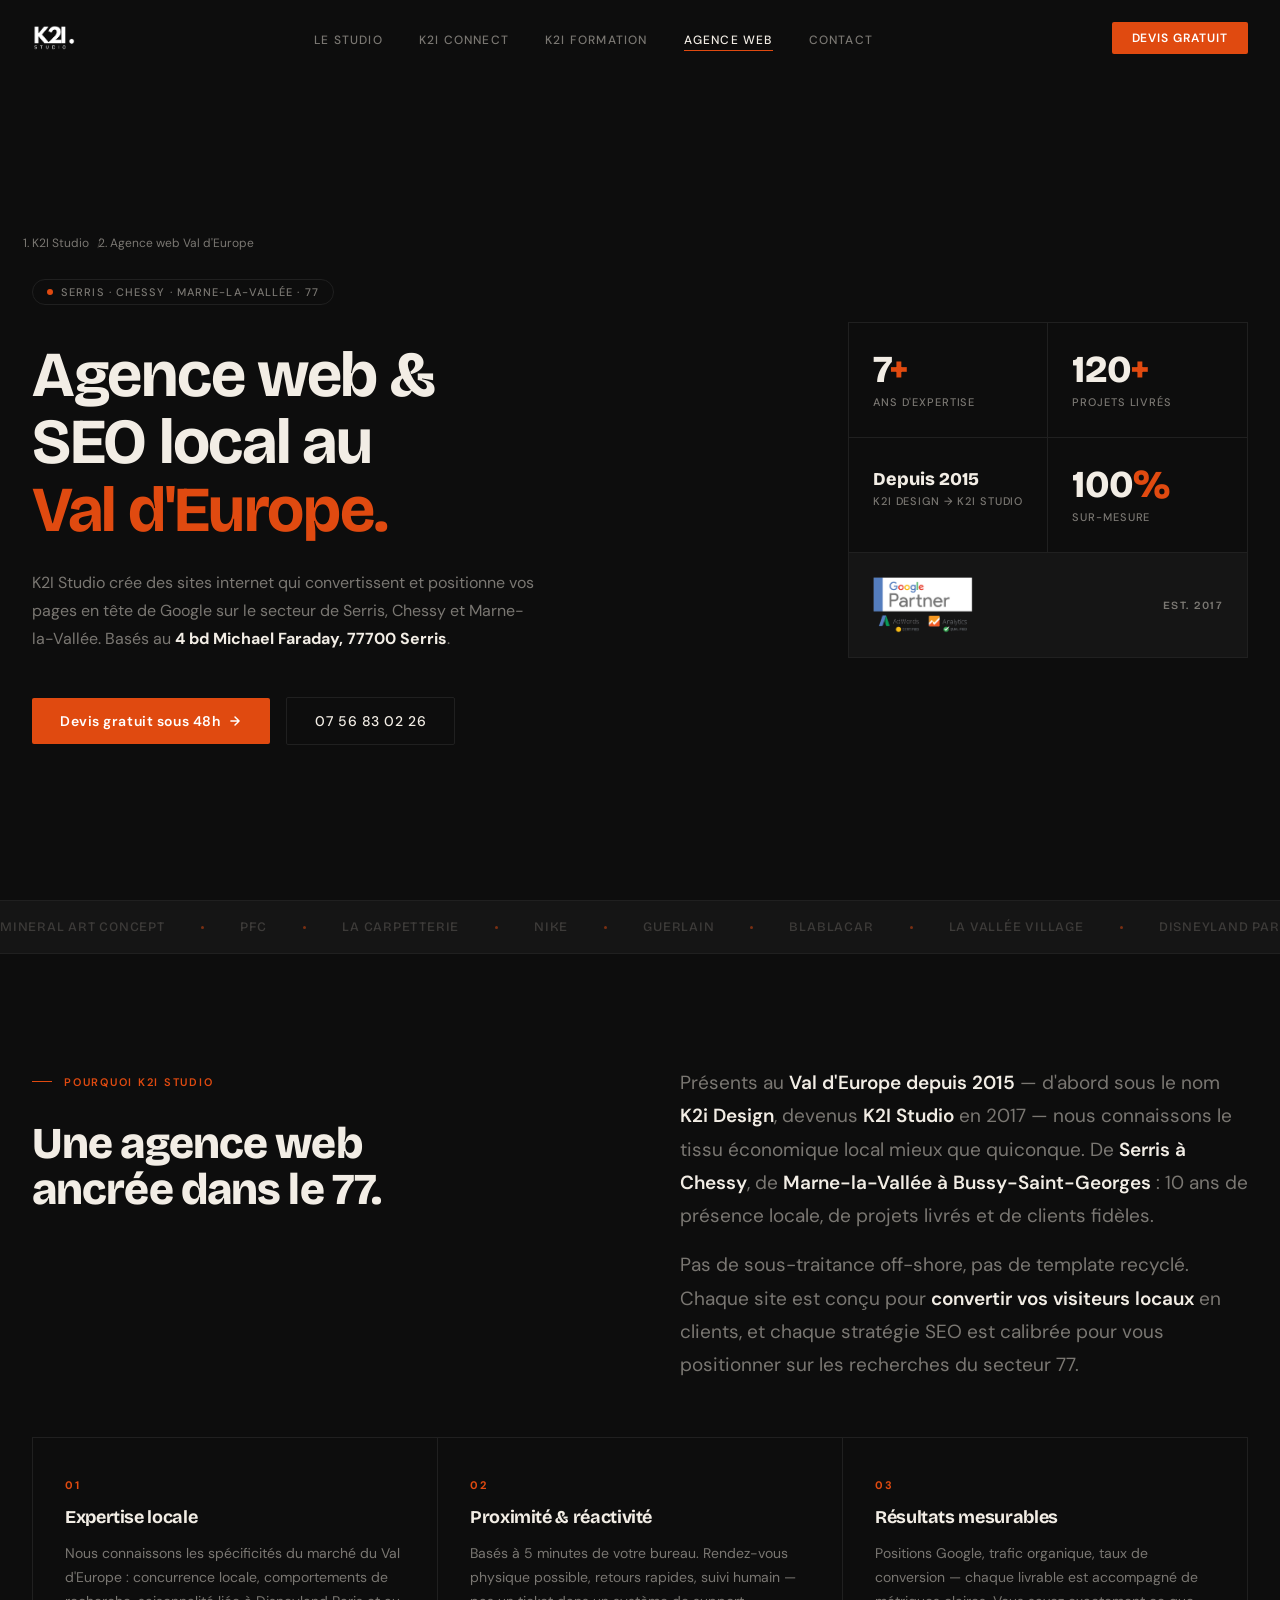
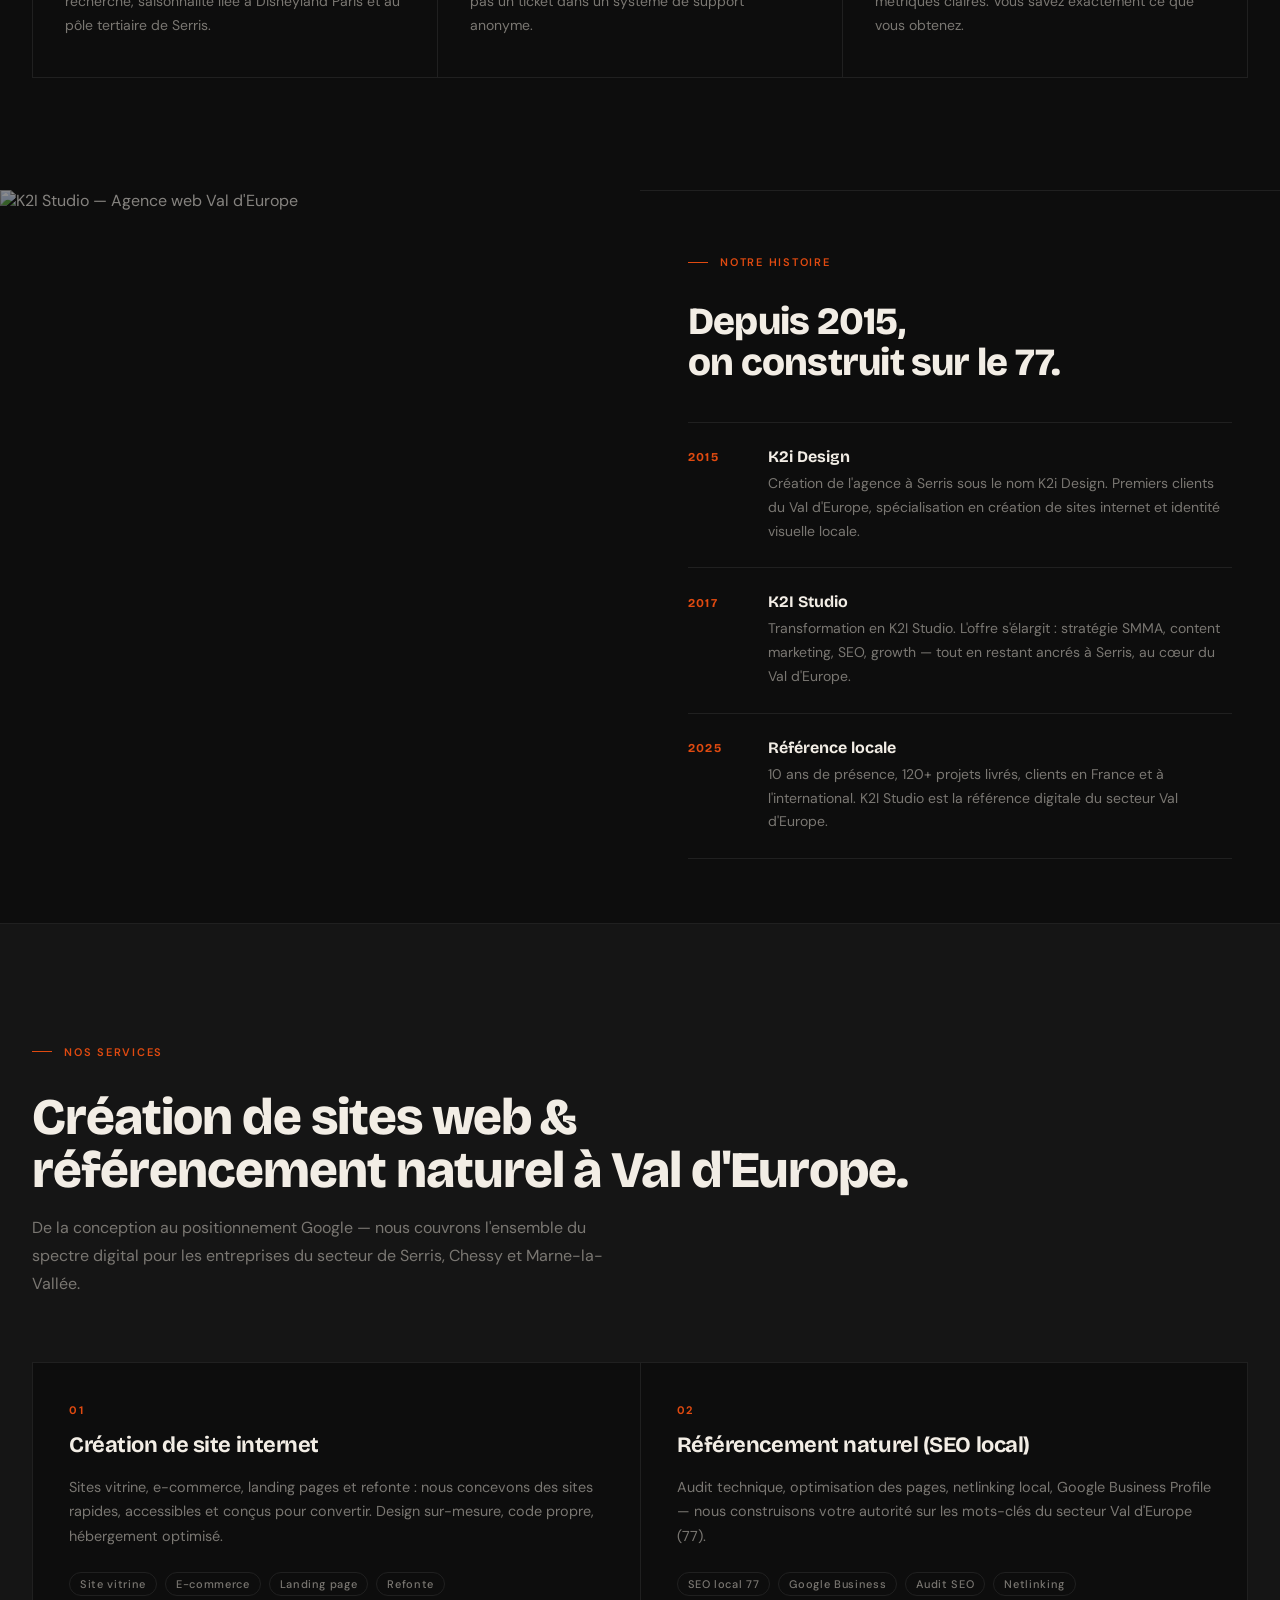
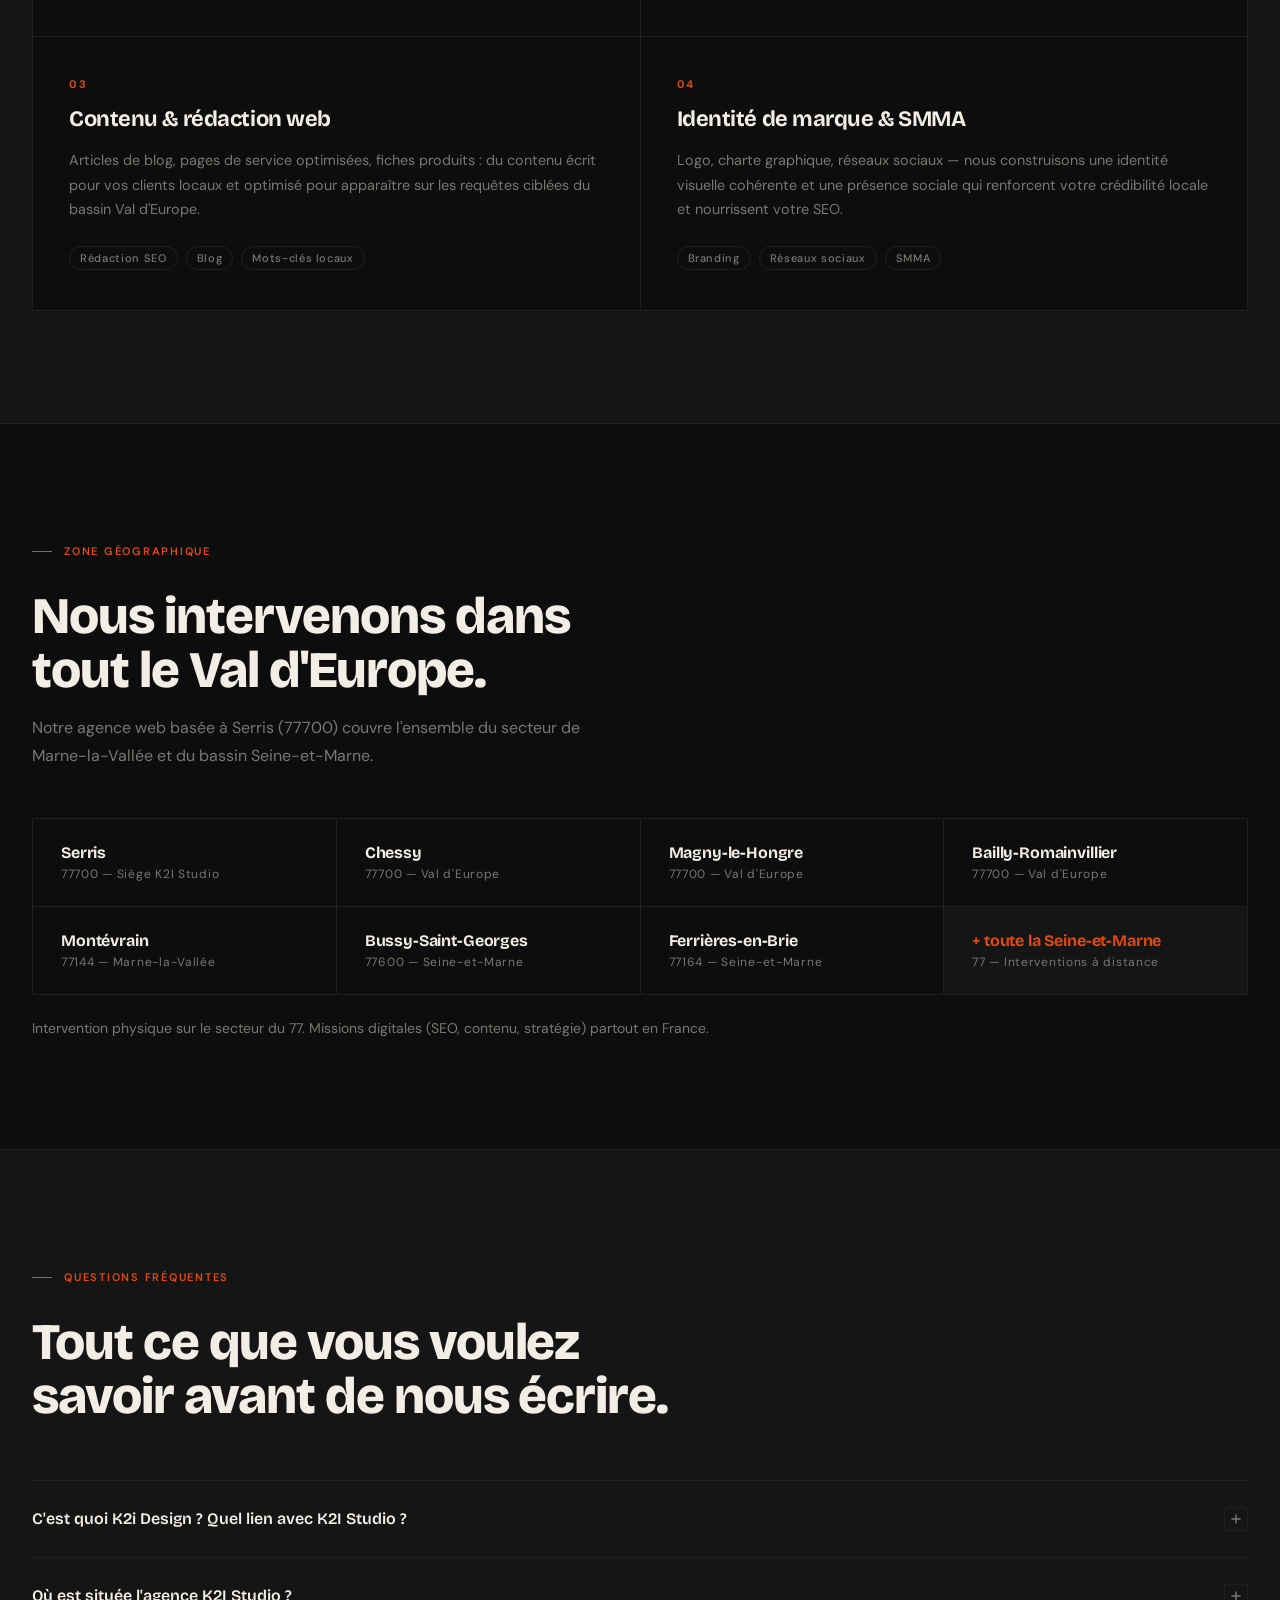
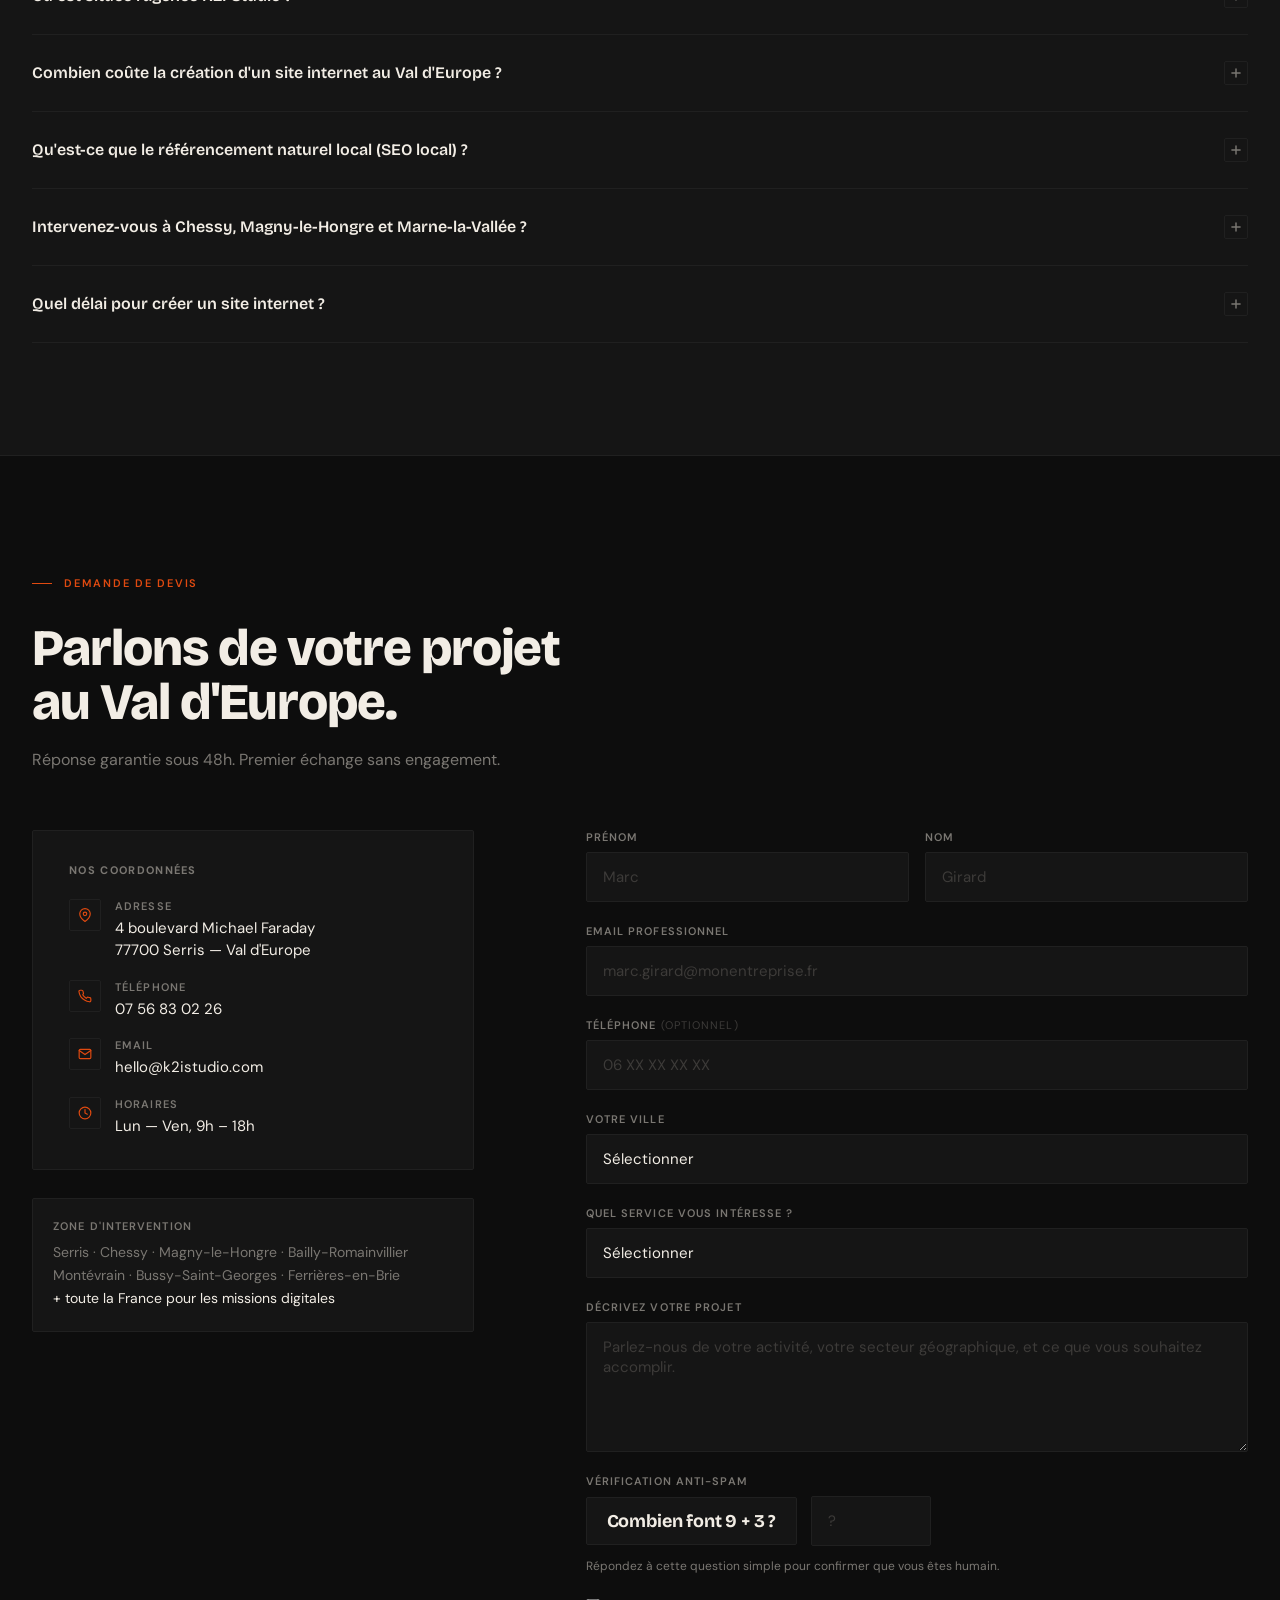
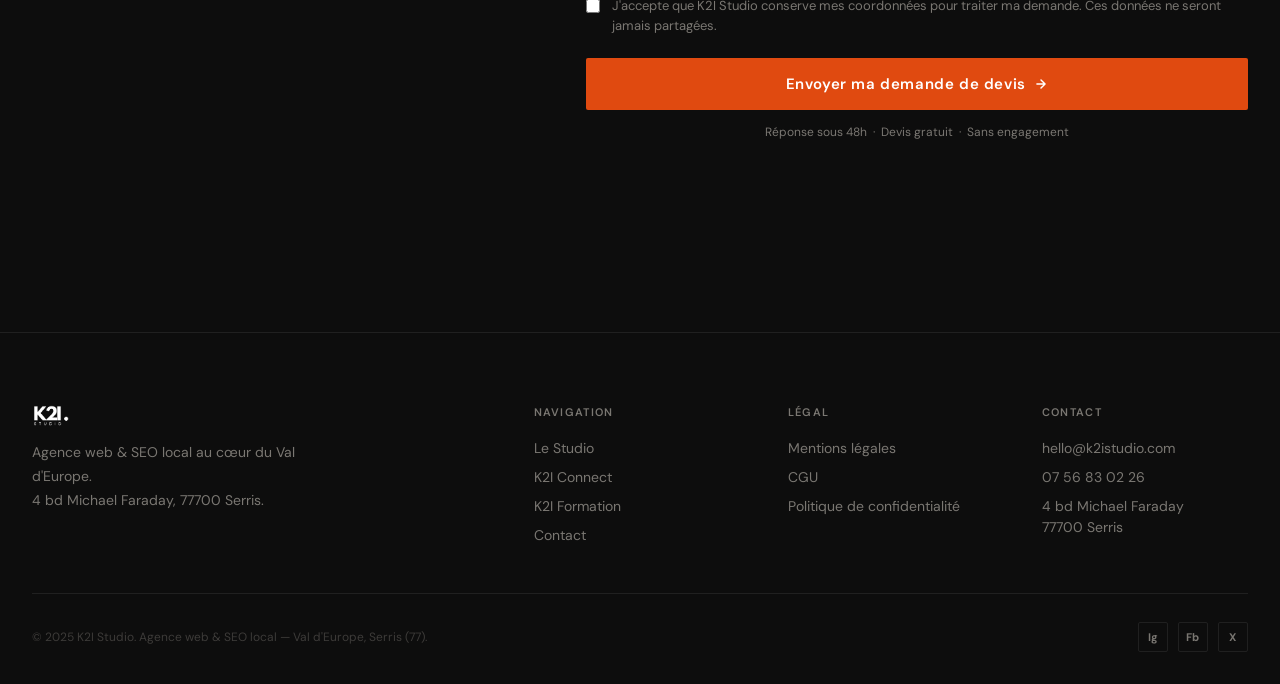
==== agence-web-val-deurope.html @ 8623c436 "Mise à jour favicon et meta image sur toutes les pages - Favicon : /favicon.png → /img/favicon-k2i.p" ====
<!DOCTYPE html>
<html lang="fr">
<head>
  <meta charset="UTF-8">
  <link rel="icon" type="image/png" sizes="32x32" href="/img/favicon-k2i.png">
  <link rel="apple-touch-icon" href="/apple-touch-icon.png">
  <meta name="viewport" content="width=device-width, initial-scale=1.0">

  <!-- ─── SEO PRIMARY ─────────────────────────────────────────────── -->
  <title>Agence Web Val d'Europe | Création Site Internet &amp; SEO à Serris, Chessy, Marne-la-Vallée — K2I Studio</title>
  <meta name="description" content="K2I Studio, agence web au cœur du Val d'Europe (77700 Serris). Création de sites internet, référencement naturel SEO local à Chessy, Serris, Marne-la-Vallée. Devis gratuit sous 48h.">
  <meta name="keywords" content="agence web val d'europe, création site internet serris, agence web chessy, référencement naturel marne la vallée, SEO val d'europe, agence digitale 77, site web serris 77700, agence web 77700">
  <meta name="robots" content="index, follow">
  <link rel="canonical" href="https://k2istudio.com/agence-web-val-deurope">

  <!-- ─── GEO META ─────────────────────────────────────────────────── -->
  <meta name="geo.region" content="FR-77">
  <meta name="geo.placename" content="Serris, Val d'Europe">
  <meta name="geo.position" content="48.858;2.777">
  <meta name="ICBM" content="48.858, 2.777">

  <!-- ─── OPEN GRAPH ───────────────────────────────────────────────── -->
  <meta property="og:type" content="website">
  <meta property="og:title" content="Agence Web Val d'Europe — K2I Studio à Serris">
  <meta property="og:description" content="Création de sites internet et référencement SEO local au Val d'Europe. K2I Studio, 4 bd Michael Faraday, 77700 Serris. Devis gratuit.">
  <meta property="og:locale" content="fr_FR">

  <!-- ─── SCHEMA: LOCAL BUSINESS ──────────────────────────────────── -->
  <script type="application/ld+json">
  {
    "@context": "https://schema.org",
    "@type": "ProfessionalService",
    "name": "K2I Studio",
    "alternateName": "K2I Studio — Agence Web Val d'Europe",
    "url": "https://k2istudio.com",
    "logo": "https://k2istudio.com/img/meta-k2istudio.jpg",
    "image": "https://k2istudio.com/img/meta-k2istudio.jpg",
    "description": "Agence web et experts digitaux spécialisés en création de sites internet et référencement naturel SEO au Val d'Europe (Serris, Chessy, Marne-la-Vallée, 77).",
    "address": {
      "@type": "PostalAddress",
      "streetAddress": "4 boulevard Michael Faraday",
      "addressLocality": "Serris",
      "postalCode": "77700",
      "addressRegion": "Seine-et-Marne",
      "addressCountry": "FR"
    },
    "geo": {
      "@type": "GeoCoordinates",
      "latitude": 48.8582,
      "longitude": 2.7768
    },
    "telephone": "+33756830226",
    "email": "hello@k2istudio.com",
    "foundingDate": "2015",
    "areaServed": [
      {"@type": "City", "name": "Serris"},
      {"@type": "City", "name": "Chessy"},
      {"@type": "City", "name": "Magny-le-Hongre"},
      {"@type": "City", "name": "Bailly-Romainvillier"},
      {"@type": "City", "name": "Montévrain"},
      {"@type": "City", "name": "Bussy-Saint-Georges"},
      {"@type": "City", "name": "Ferrières-en-Brie"},
      {"@type": "City", "name": "Marne-la-Vallée"}
    ],
    "serviceType": ["Création de site web", "Référencement naturel SEO", "Marketing digital", "Identité de marque"],
    "openingHoursSpecification": [
      {"@type": "OpeningHoursSpecification", "dayOfWeek": ["Monday","Tuesday","Wednesday","Thursday","Friday"], "opens": "09:00", "closes": "18:00"}
    ],
    "sameAs": ["https://www.instagram.com/k2istudio", "https://www.facebook.com/k2istudio"]
  }
  </script>

  <!-- ─── SCHEMA: FAQ ───────────────────────────────────────────────── -->
  <script type="application/ld+json">
  {
    "@context": "https://schema.org",
    "@type": "FAQPage",
    "mainEntity": [
      {
        "@type": "Question",
        "name": "Où est située l'agence K2I Studio ?",
        "acceptedAnswer": {
          "@type": "Answer",
          "text": "K2I Studio est située au 4 boulevard Michael Faraday, 77700 Serris, au cœur du Val d'Europe. Nous intervenons sur toute la zone : Chessy, Magny-le-Hongre, Montévrain, Bussy-Saint-Georges et l'ensemble de la Seine-et-Marne."
        }
      },
      {
        "@type": "Question",
        "name": "Combien coûte la création d'un site internet au Val d'Europe ?",
        "acceptedAnswer": {
          "@type": "Answer",
          "text": "Le tarif d'un site web dépend de vos besoins : un site vitrine démarre généralement autour de 1 500 €, un site e-commerce ou sur-mesure à partir de 3 500 €. Contactez-nous pour un devis gratuit personnalisé sous 48h."
        }
      },
      {
        "@type": "Question",
        "name": "Qu'est-ce que le référencement naturel local (SEO local) ?",
        "acceptedAnswer": {
          "@type": "Answer",
          "text": "Le SEO local permet à votre entreprise d'apparaître sur Google quand des clients proches recherchent vos services — par exemple 'agence web Val d'Europe' ou 'plombier Serris'. Nous optimisons votre fiche Google Business Profile, votre site et vos contenus pour cibler précisément le secteur du 77."
        }
      },
      {
        "@type": "Question",
        "name": "Proposez-vous le référencement pour les entreprises de Chessy et Marne-la-Vallée ?",
        "acceptedAnswer": {
          "@type": "Answer",
          "text": "Oui. Nous accompagnons les entreprises de tout le bassin du Val d'Europe : Serris, Chessy, Magny-le-Hongre, Bailly-Romainvillier, Montévrain, Bussy-Saint-Georges et Ferrières-en-Brie."
        }
      },
      {
        "@type": "Question",
        "name": "Quel délai pour créer un site internet ?",
        "acceptedAnswer": {
          "@type": "Answer",
          "text": "Un site vitrine est généralement livré en 3 à 6 semaines selon la complexité. Un site e-commerce ou sur-mesure nécessite 6 à 12 semaines. Chaque projet démarre par un cadrage pour établir un calendrier précis."
        }
      }
    ]
  }
  </script>

  <!-- ─── FONTS ─────────────────────────────────────────────────────── -->
  <link rel="preconnect" href="https://fonts.googleapis.com">
  <link rel="preconnect" href="https://fonts.gstatic.com" crossorigin>
  <link href="https://fonts.googleapis.com/css2?family=Bricolage+Grotesque:opsz,wght@12..96,600;12..96,700;12..96,800&family=DM+Sans:opsz,wght@9..40,400;9..40,500&display=swap" rel="stylesheet">
  <link rel="stylesheet" href="style.css">

  <style>
    /* ─── PAGE-SPECIFIC STYLES ──────────────────────────────── */
    .zones-grid {
      display: grid;
      grid-template-columns: repeat(4, 1fr);
      gap: 1px; background: var(--border); border: 1px solid var(--border);
      margin-top: 3rem;
    }
    @media (max-width: 768px) { .zones-grid { grid-template-columns: repeat(2, 1fr); } }

    .zone-cell {
      background: var(--bg); padding: 1.5rem 1.75rem;
      display: flex; flex-direction: column; gap: 0.25rem;
      transition: background 0.3s ease;
    }
    .zone-cell:hover { background: var(--surface); }
    .zone-name {
      font-family: 'Bricolage Grotesque', sans-serif;
      font-size: 1rem; font-weight: 700; letter-spacing: -0.01em; color: var(--text);
    }
    .zone-code { font-size: 0.75rem; color: var(--muted); letter-spacing: 0.06em; }

    .nap-block {
      padding: 2rem 2.25rem; border: 1px solid var(--border); border-radius: 2px;
      background: var(--surface);
      display: flex; flex-direction: column; gap: 1.125rem;
    }
    .nap-line { display: flex; align-items: flex-start; gap: 0.875rem; }
    .nap-icon {
      width: 32px; height: 32px; flex-shrink: 0;
      border: 1px solid var(--border); border-radius: 2px;
      display: flex; align-items: center; justify-content: center;
    }
    .nap-text { font-size: 0.9375rem; color: var(--text); line-height: 1.5; }
    .nap-label { font-size: 0.6875rem; font-weight: 600; letter-spacing: 0.1em; text-transform: uppercase; color: var(--muted); margin-bottom: 0.25rem; display: block; }
    a.nap-text:hover { color: var(--accent); }

    .editorial-text {
      font-size: 1.1875rem; line-height: 1.75; color: var(--muted); max-width: 60ch;
    }
    .editorial-text strong { color: var(--text); font-weight: 600; }

    .seo-service-grid {
      margin-top: 4rem;
      display: grid; grid-template-columns: 1fr 1fr;
      gap: 1px; background: var(--border); border: 1px solid var(--border);
    }
    @media (max-width: 768px) { .seo-service-grid { grid-template-columns: 1fr; } }
    .seo-service-cell {
      background: var(--bg); padding: 2.5rem 2.25rem;
      display: flex; flex-direction: column; gap: 1rem;
      transition: background 0.3s ease;
    }
    .seo-service-cell:hover { background: var(--surface); }
    .seo-service-num { font-size: 0.6875rem; font-weight: 700; letter-spacing: 0.15em; text-transform: uppercase; color: var(--accent); }
    .seo-service-title { font-family: 'Bricolage Grotesque', sans-serif; font-size: 1.375rem; font-weight: 700; letter-spacing: -0.02em; color: var(--text); line-height: 1.15; }
    .seo-service-desc { font-size: 0.9rem; line-height: 1.7; color: var(--muted); }
    .seo-kw-list { display: flex; flex-wrap: wrap; gap: 0.5rem; margin-top: 0.5rem; }
    .seo-kw {
      font-size: 0.6875rem; font-weight: 500; letter-spacing: 0.06em;
      color: var(--muted); border: 1px solid var(--border); border-radius: 999px;
      padding: 0.25rem 0.625rem;
    }

    .faq-list { margin-top: 3.5rem; display: flex; flex-direction: column; }
    .faq-item { border-top: 1px solid var(--border); }
    .faq-item:last-child { border-bottom: 1px solid var(--border); }
    .faq-question {
      width: 100%; background: none; border: none; cursor: pointer;
      padding: 1.625rem 0; display: flex; align-items: center; justify-content: space-between; gap: 1.5rem;
      text-align: left;
    }
    .faq-q-text { font-family: 'Bricolage Grotesque', sans-serif; font-size: 1rem; font-weight: 600; color: var(--text); line-height: 1.4; }
    .faq-icon {
      width: 24px; height: 24px; flex-shrink: 0; border: 1px solid var(--border); border-radius: 2px;
      display: flex; align-items: center; justify-content: center; color: var(--muted);
      transition: transform 0.3s ease, border-color 0.2s ease;
    }
    .faq-item.open .faq-icon { transform: rotate(45deg); border-color: var(--accent); color: var(--accent); }
    .faq-answer {
      font-size: 0.9375rem; line-height: 1.75; color: var(--muted); max-width: 65ch;
      max-height: 0; overflow: hidden;
      transition: max-height 0.45s cubic-bezier(0.16,1,0.3,1), padding 0.3s ease;
    }
    .faq-item.open .faq-answer { max-height: 300px; padding-bottom: 1.625rem; }

    /* ─── CAPTCHA ─────────────────────────────────────────── */
    .captcha-wrap {
      display: flex; align-items: center; gap: 0.875rem; flex-wrap: wrap;
    }
    .captcha-question {
      font-family: 'Bricolage Grotesque', sans-serif;
      font-size: 1.125rem; font-weight: 700; color: var(--text);
      background: var(--surface); border: 1px solid var(--border);
      border-radius: 2px; padding: 0.75rem 1.25rem;
      letter-spacing: -0.01em; white-space: nowrap;
    }
    .captcha-input { max-width: 120px; }
    .captcha-error {
      font-size: 0.8125rem; color: #d44; margin-top: 0.375rem; display: none;
    }
    .captcha-error.show { display: block; }

    /* ─── HISTOIRE ───────────────────────────────────────── */
    .histoire-wrap {
      display: grid; grid-template-columns: 1fr 1fr;
      min-height: 520px;
    }
    @media (max-width: 768px) { .histoire-wrap { grid-template-columns: 1fr; } }

    .histoire-img {
      position: relative; overflow: hidden;
    }
    @media (max-width: 768px) { .histoire-img { height: 260px; } }
    .histoire-img img {
      width: 100%; height: 100%; object-fit: cover; display: block;
      filter: brightness(0.55) grayscale(15%);
      transition: transform 0.9s cubic-bezier(0.16,1,0.3,1);
    }
    .histoire-wrap:hover .histoire-img img { transform: scale(1.04); }
    .histoire-img-overlay {
      position: absolute; inset: 0;
      background: linear-gradient(to right, transparent 60%, var(--bg) 100%);
    }
    @media (max-width: 768px) {
      .histoire-img-overlay { background: linear-gradient(to bottom, transparent 60%, var(--bg) 100%); }
    }

    .histoire-content {
      padding: 4rem 3rem; display: flex; flex-direction: column; justify-content: center;
      border-top: 1px solid var(--border);
    }
    @media (max-width: 768px) { .histoire-content { padding: 2.5rem 1.25rem; } }

    .histoire-timeline { display: flex; flex-direction: column; gap: 0; }
    .histoire-step {
      display: grid; grid-template-columns: 60px 1fr;
      gap: 1.25rem; padding: 1.5rem 0;
      border-top: 1px solid var(--border);
    }
    .histoire-step:last-child { border-bottom: 1px solid var(--border); }
    .histoire-year {
      font-family: 'Bricolage Grotesque', sans-serif;
      font-size: 0.75rem; font-weight: 700;
      letter-spacing: 0.1em; color: var(--accent);
      padding-top: 0.2rem;
    }
    .histoire-title {
      font-family: 'Bricolage Grotesque', sans-serif;
      font-size: 1rem; font-weight: 700;
      color: var(--text); margin-bottom: 0.375rem;
    }
    .histoire-desc { font-size: 0.875rem; line-height: 1.7; color: var(--muted); }

    /* ─── BREADCRUMB ──────────────────────────────────────── */
    .breadcrumb {
      display: flex; align-items: center; gap: 0.5rem;
      font-size: 0.75rem; color: var(--muted); flex-wrap: wrap;
    }
    .breadcrumb a { color: var(--muted); text-decoration: none; transition: color 0.2s ease; }
    .breadcrumb a:hover { color: var(--text); }
    .breadcrumb-sep { color: var(--dim); }

    .why-grid {
      margin-top: 3.5rem;
      display: grid; grid-template-columns: repeat(3, 1fr);
      gap: 1px; background: var(--border); border: 1px solid var(--border);
    }
    @media (max-width: 768px) { .why-grid { grid-template-columns: 1fr; } }
    .why-cell { background: var(--bg); padding: 2.5rem 2rem; display: flex; flex-direction: column; gap: 0.875rem; transition: background 0.3s ease; }
    .why-cell:hover { background: var(--surface); }
    .why-num { font-size: 0.6875rem; font-weight: 700; letter-spacing: 0.15em; text-transform: uppercase; color: var(--accent); }
    .why-title { font-family: 'Bricolage Grotesque', sans-serif; font-size: 1.125rem; font-weight: 700; letter-spacing: -0.02em; color: var(--text); }
    .why-desc { font-size: 0.875rem; line-height: 1.7; color: var(--muted); }
  </style>
</head>
<body>

  <!-- ─── PAGE INTRO ───────────────────────────────────────────── -->
  <div class="page-intro" aria-hidden="true">
    <img src="/img/K2I%20LOGO.png" class="page-intro-logo" alt="K2I Studio">
  </div>
  <div class="scroll-progress" aria-hidden="true"></div>

  <!-- ─── NAVIGATION ───────────────────────────────────────────── -->
  <nav class="nav" role="navigation" aria-label="Navigation principale">
    <a href="index.html" class="nav-logo">
      <img src="/img/K2I%20LOGO.png" alt="K2I Studio" class="nav-logo-img">
    </a>
    <ul class="nav-links">
      <li><a href="index.html">Le Studio</a></li>
      <li><a href="k2i-connect.html">K2I Connect</a></li>
      <li><a href="k2i-formation.html">K2I Formation</a></li>
      <li><a href="agence-web-val-deurope.html" class="active">Agence Web</a></li>
      <li><a href="contact.html">Contact</a></li>
    </ul>
    <a href="#contact-seo" class="nav-cta">Devis gratuit</a>
    <button class="nav-toggle" aria-label="Ouvrir le menu">
      <span></span><span></span><span></span>
    </button>
  </nav>

  <div class="nav-mobile" role="dialog" aria-modal="true">
    <a href="index.html">Le Studio</a>
    <a href="k2i-connect.html">K2I Connect</a>
    <a href="k2i-formation.html">K2I Formation</a>
    <a href="agence-web-val-deurope.html">Agence Web</a>
    <a href="contact.html">Contact</a>
  </div>

  <!-- ─── HERO ─────────────────────────────────────────────────── -->
  <section aria-labelledby="hero-title">
    <div class="hero" style="padding-top: 5rem;">
      <div class="hero-left">
        <nav aria-label="Fil d'Ariane" style="margin-bottom: 1.75rem;">
          <ol class="breadcrumb" itemscope itemtype="https://schema.org/BreadcrumbList">
            <li itemprop="itemListElement" itemscope itemtype="https://schema.org/ListItem">
              <a href="index.html" itemprop="item"><span itemprop="name">K2I Studio</span></a>
              <meta itemprop="position" content="1">
            </li>
            <span class="breadcrumb-sep">/</span>
            <li itemprop="itemListElement" itemscope itemtype="https://schema.org/ListItem">
              <span itemprop="name">Agence web Val d'Europe</span>
              <meta itemprop="position" content="2">
            </li>
          </ol>
        </nav>

        <div class="hero-badge">
          <span class="hero-badge-dot"></span>
          Serris · Chessy · Marne-la-Vallée · 77
        </div>

        <h1 class="hero-title" id="hero-title">
          Agence web &amp;<br>
          SEO local au<br>
          <em>Val d'Europe.</em>
        </h1>
        <p class="hero-sub">
          K2I Studio crée des sites internet qui convertissent et positionne vos pages
          en tête de Google sur le secteur de Serris, Chessy et Marne-la-Vallée.
          Basés au <strong style="color:var(--text);">4 bd Michael Faraday, 77700 Serris</strong>.
        </p>
        <div class="hero-actions">
          <a href="#contact-seo" class="btn-primary magnetic">
            Devis gratuit sous 48h
            <svg width="14" height="14" viewBox="0 0 24 24" fill="none" stroke="currentColor" stroke-width="2.5" stroke-linecap="round" stroke-linejoin="round"><path d="M5 12h14M12 5l7 7-7 7"/></svg>
          </a>
          <a href="tel:+33756830226" class="btn-ghost magnetic">07 56 83 02 26</a>
        </div>
      </div>

      <div class="hero-visual">
        <div class="stats-mosaic">
          <div class="stat-tile">
            <span class="stat-num"><span data-count="7">7</span><span class="a">+</span></span>
            <span class="stat-lbl">Ans d'expertise</span>
          </div>
          <div class="stat-tile">
            <span class="stat-num"><span data-count="120">120</span><span class="a">+</span></span>
            <span class="stat-lbl">Projets livrés</span>
          </div>
          <div class="stat-tile">
            <span class="stat-num" style="font-size:1.125rem; padding-top:0.25rem; letter-spacing:0;">Depuis 2015</span>
            <span class="stat-lbl">K2i Design → K2I Studio</span>
          </div>
          <div class="stat-tile">
            <span class="stat-num"><span data-count="100">100</span><span class="a">%</span></span>
            <span class="stat-lbl">Sur-mesure</span>
          </div>
          <div class="stat-tile-wide">
            <div class="partner-badge-inner">
              <img src="/img/google%20badge.png" class="google-badge-img" alt="Google Partner">
            </div>
            <div class="established">Est. 2017</div>
          </div>
        </div>
      </div>
    </div>
  </section>

  <!-- ─── MARQUEE ──────────────────────────────────────────────── -->
  <div class="marquee-wrap" aria-label="Ils nous ont fait confiance">
    <div class="marquee-track">
      <span class="marquee-name">Mineral Art Concept</span><span class="marquee-sep-dot" aria-hidden="true"></span>
      <span class="marquee-name">PFC</span><span class="marquee-sep-dot" aria-hidden="true"></span>
      <span class="marquee-name">La Carpetterie</span><span class="marquee-sep-dot" aria-hidden="true"></span>
      <span class="marquee-name">Nike</span><span class="marquee-sep-dot" aria-hidden="true"></span>
      <span class="marquee-name">Guerlain</span><span class="marquee-sep-dot" aria-hidden="true"></span>
      <span class="marquee-name">BlaBlaCar</span><span class="marquee-sep-dot" aria-hidden="true"></span>
      <span class="marquee-name">La Vallée Village</span><span class="marquee-sep-dot" aria-hidden="true"></span>
      <span class="marquee-name">Disneyland Paris</span><span class="marquee-sep-dot" aria-hidden="true"></span>
      <span class="marquee-name">Ur Dubaï</span><span class="marquee-sep-dot" aria-hidden="true"></span>
      <span class="marquee-name">Evolve</span><span class="marquee-sep-dot" aria-hidden="true"></span>
      <span class="marquee-name">JK Avocats</span><span class="marquee-sep-dot" aria-hidden="true"></span>
      <span class="marquee-name">InserAsaf</span><span class="marquee-sep-dot" aria-hidden="true"></span>
      <span class="marquee-name">Aide Fédération</span><span class="marquee-sep-dot" aria-hidden="true"></span>
      <span class="marquee-name">ONU</span><span class="marquee-sep-dot" aria-hidden="true"></span>
      <span class="marquee-name">Emmaüs</span><span class="marquee-sep-dot" aria-hidden="true"></span>
      <span class="marquee-name">Google</span><span class="marquee-sep-dot" aria-hidden="true"></span>
      <!-- duplicate -->
      <span class="marquee-name">Mineral Art Concept</span><span class="marquee-sep-dot" aria-hidden="true"></span>
      <span class="marquee-name">PFC</span><span class="marquee-sep-dot" aria-hidden="true"></span>
      <span class="marquee-name">La Carpetterie</span><span class="marquee-sep-dot" aria-hidden="true"></span>
      <span class="marquee-name">Nike</span><span class="marquee-sep-dot" aria-hidden="true"></span>
      <span class="marquee-name">Guerlain</span><span class="marquee-sep-dot" aria-hidden="true"></span>
      <span class="marquee-name">BlaBlaCar</span><span class="marquee-sep-dot" aria-hidden="true"></span>
      <span class="marquee-name">La Vallée Village</span><span class="marquee-sep-dot" aria-hidden="true"></span>
      <span class="marquee-name">Disneyland Paris</span><span class="marquee-sep-dot" aria-hidden="true"></span>
      <span class="marquee-name">Ur Dubaï</span><span class="marquee-sep-dot" aria-hidden="true"></span>
      <span class="marquee-name">Evolve</span><span class="marquee-sep-dot" aria-hidden="true"></span>
      <span class="marquee-name">JK Avocats</span><span class="marquee-sep-dot" aria-hidden="true"></span>
      <span class="marquee-name">InserAsaf</span><span class="marquee-sep-dot" aria-hidden="true"></span>
      <span class="marquee-name">Aide Fédération</span><span class="marquee-sep-dot" aria-hidden="true"></span>
      <span class="marquee-name">ONU</span><span class="marquee-sep-dot" aria-hidden="true"></span>
      <span class="marquee-name">Emmaüs</span><span class="marquee-sep-dot" aria-hidden="true"></span>
      <span class="marquee-name">Google</span><span class="marquee-sep-dot" aria-hidden="true"></span>
    </div>
  </div>

  <!-- ─── ÉDITORIAL ────────────────────────────────────────────── -->
  <section aria-labelledby="edito-title">
    <div class="section">
      <div style="display:grid; grid-template-columns:1fr 1fr; gap:5rem; align-items:start;">
        <div class="reveal">
          <div class="section-label">Pourquoi K2I Studio</div>
          <h2 class="section-title" id="edito-title" style="font-size:clamp(1.75rem,3.5vw,2.75rem);">
            Une agence web<br>ancrée dans le 77.
          </h2>
        </div>
        <div class="reveal">
          <p class="editorial-text">
            Présents au <strong>Val d'Europe depuis 2015</strong> — d'abord sous le nom <strong>K2i Design</strong>,
            devenus <strong>K2I Studio</strong> en 2017 — nous connaissons le tissu économique local
            mieux que quiconque. De <strong>Serris à Chessy</strong>, de <strong>Marne-la-Vallée à
            Bussy-Saint-Georges</strong> : 10 ans de présence locale, de projets livrés et de clients fidèles.
          </p>
          <p class="editorial-text" style="margin-top:1rem;">
            Pas de sous-traitance off-shore, pas de template recyclé. Chaque site est conçu pour
            <strong>convertir vos visiteurs locaux</strong> en clients, et chaque stratégie SEO est
            calibrée pour vous positionner sur les recherches du secteur 77.
          </p>
        </div>
      </div>

      <div class="why-grid" style="margin-top:3.5rem;">
        <div class="why-cell reveal">
          <span class="why-num">01</span>
          <h3 class="why-title">Expertise locale</h3>
          <p class="why-desc">Nous connaissons les spécificités du marché du Val d'Europe : concurrence locale, comportements de recherche, saisonnalité liée à Disneyland Paris et au pôle tertiaire de Serris.</p>
        </div>
        <div class="why-cell reveal">
          <span class="why-num">02</span>
          <h3 class="why-title">Proximité &amp; réactivité</h3>
          <p class="why-desc">Basés à 5 minutes de votre bureau. Rendez-vous physique possible, retours rapides, suivi humain — pas un ticket dans un système de support anonyme.</p>
        </div>
        <div class="why-cell reveal">
          <span class="why-num">03</span>
          <h3 class="why-title">Résultats mesurables</h3>
          <p class="why-desc">Positions Google, trafic organique, taux de conversion — chaque livrable est accompagné de métriques claires. Vous savez exactement ce que vous obtenez.</p>
        </div>
      </div>
    </div>
  </section>

  <!-- ─── NOTRE HISTOIRE ──────────────────────────────────────────── -->
  <div class="histoire-wrap">
    <div class="histoire-img">
      <img src="/img/SITE/K2I%20STUDIO%20-%20DESIGN.png" alt="K2I Studio — Agence web Val d'Europe" loading="lazy">
      <div class="histoire-img-overlay"></div>
    </div>
    <div class="histoire-content">
      <div class="section-label" style="color:var(--accent);">Notre histoire</div>
      <h2 class="section-title" style="font-size:clamp(1.75rem,3vw,2.5rem); margin-bottom:2.5rem;">
        Depuis 2015,<br>on construit sur le 77.
      </h2>
      <div class="histoire-timeline">
        <div class="histoire-step reveal">
          <span class="histoire-year">2015</span>
          <div class="histoire-body">
            <h3 class="histoire-title">K2i Design</h3>
            <p class="histoire-desc">Création de l'agence à Serris sous le nom K2i Design. Premiers clients du Val d'Europe, spécialisation en création de sites internet et identité visuelle locale.</p>
          </div>
        </div>
        <div class="histoire-step reveal">
          <span class="histoire-year">2017</span>
          <div class="histoire-body">
            <h3 class="histoire-title">K2I Studio</h3>
            <p class="histoire-desc">Transformation en K2I Studio. L'offre s'élargit : stratégie SMMA, content marketing, SEO, growth — tout en restant ancrés à Serris, au cœur du Val d'Europe.</p>
          </div>
        </div>
        <div class="histoire-step reveal">
          <span class="histoire-year">2025</span>
          <div class="histoire-body">
            <h3 class="histoire-title">Référence locale</h3>
            <p class="histoire-desc">10 ans de présence, 120+ projets livrés, clients en France et à l'international. K2I Studio est la référence digitale du secteur Val d'Europe.</p>
          </div>
        </div>
      </div>
    </div>
  </div>

  <!-- ─── SERVICES SEO ──────────────────────────────────────────── -->
  <div class="bg-surface">
    <div class="section">
      <div class="reveal">
        <div class="section-label">Nos services</div>
        <h2 class="section-title">Création de sites web &amp;<br>référencement naturel à Val d'Europe.</h2>
        <p class="section-sub">
          De la conception au positionnement Google — nous couvrons l'ensemble du spectre digital
          pour les entreprises du secteur de Serris, Chessy et Marne-la-Vallée.
        </p>
      </div>

      <div class="seo-service-grid">
        <div class="seo-service-cell spotlight reveal">
          <span class="seo-service-num">01</span>
          <h3 class="seo-service-title">Création de site internet</h3>
          <p class="seo-service-desc">
            Sites vitrine, e-commerce, landing pages et refonte : nous concevons des sites
            rapides, accessibles et conçus pour convertir. Design sur-mesure, code propre,
            hébergement optimisé.
          </p>
          <div class="seo-kw-list">
            <span class="seo-kw">Site vitrine</span>
            <span class="seo-kw">E-commerce</span>
            <span class="seo-kw">Landing page</span>
            <span class="seo-kw">Refonte</span>
          </div>
        </div>
        <div class="seo-service-cell spotlight reveal">
          <span class="seo-service-num">02</span>
          <h3 class="seo-service-title">Référencement naturel (SEO local)</h3>
          <p class="seo-service-desc">
            Audit technique, optimisation des pages, netlinking local, Google Business Profile —
            nous construisons votre autorité sur les mots-clés du secteur Val d'Europe (77).
          </p>
          <div class="seo-kw-list">
            <span class="seo-kw">SEO local 77</span>
            <span class="seo-kw">Google Business</span>
            <span class="seo-kw">Audit SEO</span>
            <span class="seo-kw">Netlinking</span>
          </div>
        </div>
        <div class="seo-service-cell spotlight reveal">
          <span class="seo-service-num">03</span>
          <h3 class="seo-service-title">Contenu &amp; rédaction web</h3>
          <p class="seo-service-desc">
            Articles de blog, pages de service optimisées, fiches produits : du contenu
            écrit pour vos clients locaux et optimisé pour apparaître sur les requêtes
            ciblées du bassin Val d'Europe.
          </p>
          <div class="seo-kw-list">
            <span class="seo-kw">Rédaction SEO</span>
            <span class="seo-kw">Blog</span>
            <span class="seo-kw">Mots-clés locaux</span>
          </div>
        </div>
        <div class="seo-service-cell spotlight reveal">
          <span class="seo-service-num">04</span>
          <h3 class="seo-service-title">Identité de marque &amp; SMMA</h3>
          <p class="seo-service-desc">
            Logo, charte graphique, réseaux sociaux — nous construisons une identité visuelle
            cohérente et une présence sociale qui renforcent votre crédibilité locale
            et nourrissent votre SEO.
          </p>
          <div class="seo-kw-list">
            <span class="seo-kw">Branding</span>
            <span class="seo-kw">Réseaux sociaux</span>
            <span class="seo-kw">SMMA</span>
          </div>
        </div>
      </div>
    </div>
  </div>

  <!-- ─── ZONES D'INTERVENTION ──────────────────────────────────── -->
  <section aria-labelledby="zones-title">
    <div class="section">
      <div class="reveal">
        <div class="section-label">Zone géographique</div>
        <h2 class="section-title" id="zones-title">
          Nous intervenons dans<br>tout le Val d'Europe.
        </h2>
        <p class="section-sub">
          Notre agence web basée à Serris (77700) couvre l'ensemble du secteur de
          Marne-la-Vallée et du bassin Seine-et-Marne.
        </p>
      </div>

      <div class="zones-grid">
        <div class="zone-cell reveal">
          <span class="zone-name">Serris</span>
          <span class="zone-code">77700 — Siège K2I Studio</span>
        </div>
        <div class="zone-cell reveal">
          <span class="zone-name">Chessy</span>
          <span class="zone-code">77700 — Val d'Europe</span>
        </div>
        <div class="zone-cell reveal">
          <span class="zone-name">Magny-le-Hongre</span>
          <span class="zone-code">77700 — Val d'Europe</span>
        </div>
        <div class="zone-cell reveal">
          <span class="zone-name">Bailly-Romainvillier</span>
          <span class="zone-code">77700 — Val d'Europe</span>
        </div>
        <div class="zone-cell reveal">
          <span class="zone-name">Montévrain</span>
          <span class="zone-code">77144 — Marne-la-Vallée</span>
        </div>
        <div class="zone-cell reveal">
          <span class="zone-name">Bussy-Saint-Georges</span>
          <span class="zone-code">77600 — Seine-et-Marne</span>
        </div>
        <div class="zone-cell reveal">
          <span class="zone-name">Ferrières-en-Brie</span>
          <span class="zone-code">77164 — Seine-et-Marne</span>
        </div>
        <div class="zone-cell reveal" style="background:var(--surface);">
          <span class="zone-name" style="color:var(--accent);">+ toute la Seine-et-Marne</span>
          <span class="zone-code">77 — Interventions à distance</span>
        </div>
      </div>

      <p class="reveal" style="margin-top:1.5rem; font-size:0.875rem; color:var(--muted);">
        Intervention physique sur le secteur du 77. Missions digitales (SEO, contenu, stratégie) partout en France.
      </p>
    </div>
  </section>

  <!-- ─── FAQ ──────────────────────────────────────────────────── -->
  <div class="bg-surface">
    <div class="section">
      <div class="reveal">
        <div class="section-label">Questions fréquentes</div>
        <h2 class="section-title">Tout ce que vous voulez<br>savoir avant de nous écrire.</h2>
      </div>

      <div class="faq-list">
        <div class="faq-item">
          <button class="faq-question" aria-expanded="false">
            <span class="faq-q-text">C'est quoi K2i Design ? Quel lien avec K2I Studio ?</span>
            <span class="faq-icon" aria-hidden="true"><svg width="14" height="14" viewBox="0 0 24 24" fill="none" stroke="currentColor" stroke-width="2.5" stroke-linecap="round" stroke-linejoin="round"><path d="M12 5v14M5 12h14"/></svg></span>
          </button>
          <p class="faq-answer">
            K2i Design est le nom sous lequel l'agence a été fondée à Serris en 2015. En 2017, nous avons élargi notre offre — SEO, SMMA, stratégie de croissance — et renommé la structure <strong style="color:var(--text);">K2I Studio</strong>. Même équipe, même ADN local, même adresse au Val d'Europe. Cette continuité de 10 ans nous donne une connaissance unique du tissu économique et des entreprises du secteur 77.
          </p>
        </div>
        <div class="faq-item">
          <button class="faq-question" aria-expanded="false">
            <span class="faq-q-text">Où est située l'agence K2I Studio ?</span>
            <span class="faq-icon" aria-hidden="true"><svg width="14" height="14" viewBox="0 0 24 24" fill="none" stroke="currentColor" stroke-width="2.5" stroke-linecap="round" stroke-linejoin="round"><path d="M12 5v14M5 12h14"/></svg></span>
          </button>
          <p class="faq-answer">
            K2I Studio est au <strong style="color:var(--text);">4 boulevard Michael Faraday, 77700 Serris</strong>, au cœur du Val d'Europe.
            Nous intervenons physiquement sur toute la zone : Chessy, Magny-le-Hongre, Montévrain, Bussy-Saint-Georges et l'ensemble de la Seine-et-Marne (77).
          </p>
        </div>
        <div class="faq-item">
          <button class="faq-question" aria-expanded="false">
            <span class="faq-q-text">Combien coûte la création d'un site internet au Val d'Europe ?</span>
            <span class="faq-icon" aria-hidden="true"><svg width="14" height="14" viewBox="0 0 24 24" fill="none" stroke="currentColor" stroke-width="2.5" stroke-linecap="round" stroke-linejoin="round"><path d="M12 5v14M5 12h14"/></svg></span>
          </button>
          <p class="faq-answer">
            Un site vitrine démarre à partir de 1 500 €, un site e-commerce ou sur-mesure à partir de 3 500 €.
            Le tarif final dépend du nombre de pages, des fonctionnalités et des délais. Contactez-nous pour un devis gratuit et détaillé sous 48h.
          </p>
        </div>
        <div class="faq-item">
          <button class="faq-question" aria-expanded="false">
            <span class="faq-q-text">Qu'est-ce que le référencement naturel local (SEO local) ?</span>
            <span class="faq-icon" aria-hidden="true"><svg width="14" height="14" viewBox="0 0 24 24" fill="none" stroke="currentColor" stroke-width="2.5" stroke-linecap="round" stroke-linejoin="round"><path d="M12 5v14M5 12h14"/></svg></span>
          </button>
          <p class="faq-answer">
            Le SEO local permet à votre entreprise d'apparaître sur Google quand des clients proches recherchent vos services —
            par exemple "agence web Val d'Europe" ou "plombier Serris". Nous optimisons votre fiche Google Business Profile,
            l'architecture de votre site et vos contenus pour cibler précisément le secteur 77.
          </p>
        </div>
        <div class="faq-item">
          <button class="faq-question" aria-expanded="false">
            <span class="faq-q-text">Intervenez-vous à Chessy, Magny-le-Hongre et Marne-la-Vallée ?</span>
            <span class="faq-icon" aria-hidden="true"><svg width="14" height="14" viewBox="0 0 24 24" fill="none" stroke="currentColor" stroke-width="2.5" stroke-linecap="round" stroke-linejoin="round"><path d="M12 5v14M5 12h14"/></svg></span>
          </button>
          <p class="faq-answer">
            Oui. Nous intervenons sur l'ensemble du bassin Val d'Europe : Serris, Chessy, Magny-le-Hongre,
            Bailly-Romainvillier, Montévrain, Bussy-Saint-Georges et Ferrières-en-Brie. Pour les missions digitales
            (SEO, stratégie, contenu), nous travaillons partout en France.
          </p>
        </div>
        <div class="faq-item">
          <button class="faq-question" aria-expanded="false">
            <span class="faq-q-text">Quel délai pour créer un site internet ?</span>
            <span class="faq-icon" aria-hidden="true"><svg width="14" height="14" viewBox="0 0 24 24" fill="none" stroke="currentColor" stroke-width="2.5" stroke-linecap="round" stroke-linejoin="round"><path d="M12 5v14M5 12h14"/></svg></span>
          </button>
          <p class="faq-answer">
            Un site vitrine est livré en 3 à 6 semaines selon la complexité. Un site e-commerce ou sur-mesure nécessite
            6 à 12 semaines. Chaque projet démarre par un cadrage pour établir un calendrier précis adapté à vos contraintes.
          </p>
        </div>
      </div>
    </div>
  </div>

  <!-- ─── CONTACT + CAPTCHA ────────────────────────────────────── -->
  <section id="contact-seo" aria-labelledby="contact-title">
    <div class="section">
      <div class="reveal">
        <div class="section-label">Demande de devis</div>
        <h2 class="section-title" id="contact-title">
          Parlons de votre projet<br>au Val d'Europe.
        </h2>
        <p class="section-sub">
          Réponse garantie sous 48h. Premier échange sans engagement.
        </p>
      </div>

      <div class="contact-layout" style="padding-top:3.5rem;">

        <!-- NAP block -->
        <div class="reveal">
          <div class="nap-block">
            <div style="font-size:0.6875rem; font-weight:700; letter-spacing:0.12em; text-transform:uppercase; color:var(--muted); margin-bottom:0.25rem;">Nos coordonnées</div>

            <div class="nap-line">
              <div class="nap-icon">
                <svg width="14" height="14" viewBox="0 0 24 24" fill="none" stroke="var(--accent)" stroke-width="2" stroke-linecap="round" stroke-linejoin="round"><path d="M21 10c0 7-9 13-9 13s-9-6-9-13a9 9 0 0 1 18 0z"/><circle cx="12" cy="10" r="3"/></svg>
              </div>
              <div>
                <span class="nap-label">Adresse</span>
                <span class="nap-text">4 boulevard Michael Faraday<br>77700 Serris — Val d'Europe</span>
              </div>
            </div>

            <div class="nap-line">
              <div class="nap-icon">
                <svg width="14" height="14" viewBox="0 0 24 24" fill="none" stroke="var(--accent)" stroke-width="2" stroke-linecap="round" stroke-linejoin="round"><path d="M22 16.92v3a2 2 0 0 1-2.18 2 19.79 19.79 0 0 1-8.63-3.07A19.5 19.5 0 0 1 4.69 13a19.79 19.79 0 0 1-3.07-8.67A2 2 0 0 1 3.6 2.18h3a2 2 0 0 1 2 1.72c.127.96.361 1.903.7 2.81a2 2 0 0 1-.45 2.11L8.09 9.91a16 16 0 0 0 6 6l1.27-1.27a2 2 0 0 1 2.11-.45c.907.339 1.85.573 2.81.7A2 2 0 0 1 22 16.92z"/></svg>
              </div>
              <div>
                <span class="nap-label">Téléphone</span>
                <a href="tel:+33756830226" class="nap-text" style="text-decoration:none;">07 56 83 02 26</a>
              </div>
            </div>

            <div class="nap-line">
              <div class="nap-icon">
                <svg width="14" height="14" viewBox="0 0 24 24" fill="none" stroke="var(--accent)" stroke-width="2" stroke-linecap="round" stroke-linejoin="round"><path d="M4 4h16c1.1 0 2 .9 2 2v12c0 1.1-.9 2-2 2H4c-1.1 0-2-.9-2-2V6c0-1.1.9-2 2-2z"/><polyline points="22,6 12,13 2,6"/></svg>
              </div>
              <div>
                <span class="nap-label">Email</span>
                <a href="mailto:hello@k2istudio.com" class="nap-text" style="text-decoration:none;">hello@k2istudio.com</a>
              </div>
            </div>

            <div class="nap-line">
              <div class="nap-icon">
                <svg width="14" height="14" viewBox="0 0 24 24" fill="none" stroke="var(--accent)" stroke-width="2" stroke-linecap="round" stroke-linejoin="round"><circle cx="12" cy="12" r="10"/><polyline points="12 6 12 12 16 14"/></svg>
              </div>
              <div>
                <span class="nap-label">Horaires</span>
                <span class="nap-text">Lun — Ven, 9h – 18h</span>
              </div>
            </div>
          </div>

          <div style="margin-top:1.75rem; padding:1.25rem; border:1px solid var(--border); border-radius:2px; background:var(--surface);">
            <div style="font-size:0.6875rem; font-weight:600; letter-spacing:0.1em; text-transform:uppercase; color:var(--muted); margin-bottom:0.5rem;">Zone d'intervention</div>
            <div style="font-size:0.875rem; color:var(--muted); line-height:1.65;">
              Serris · Chessy · Magny-le-Hongre · Bailly-Romainvillier<br>
              Montévrain · Bussy-Saint-Georges · Ferrières-en-Brie<br>
              <span style="color:var(--text);">+ toute la France pour les missions digitales</span>
            </div>
          </div>
        </div>

        <!-- FORM WITH CAPTCHA -->
        <div class="reveal">
          <form id="seo-contact-form" class="form-stack" novalidate>

            <!-- Honeypot anti-spam (invisible aux humains) -->
            <div style="display:none;" aria-hidden="true">
              <input type="text" name="website" tabindex="-1" autocomplete="off">
            </div>

            <div class="form-row">
              <div class="form-group">
                <label class="form-label" for="seo-prenom">Prénom</label>
                <input class="form-input" type="text" id="seo-prenom" name="prenom" placeholder="Marc" autocomplete="given-name" required>
              </div>
              <div class="form-group">
                <label class="form-label" for="seo-nom">Nom</label>
                <input class="form-input" type="text" id="seo-nom" name="nom" placeholder="Girard" autocomplete="family-name" required>
              </div>
            </div>

            <div class="form-group">
              <label class="form-label" for="seo-email">Email professionnel</label>
              <input class="form-input" type="email" id="seo-email" name="email" placeholder="marc.girard@monentreprise.fr" autocomplete="email" required>
            </div>

            <div class="form-group">
              <label class="form-label" for="seo-tel">Téléphone <span style="color:var(--dim); font-weight:400;">(optionnel)</span></label>
              <input class="form-input" type="tel" id="seo-tel" name="tel" placeholder="06 XX XX XX XX" autocomplete="tel">
            </div>

            <div class="form-group">
              <label class="form-label" for="seo-ville">Votre ville</label>
              <select class="form-select" id="seo-ville" name="ville">
                <option value="" disabled selected>Sélectionner</option>
                <option value="serris">Serris (77700)</option>
                <option value="chessy">Chessy (77700)</option>
                <option value="magny">Magny-le-Hongre (77700)</option>
                <option value="bailly">Bailly-Romainvillier (77700)</option>
                <option value="montevrain">Montévrain (77144)</option>
                <option value="bussy">Bussy-Saint-Georges (77600)</option>
                <option value="ferrieres">Ferrières-en-Brie (77164)</option>
                <option value="autre">Autre ville</option>
              </select>
            </div>

            <div class="form-group">
              <label class="form-label" for="seo-service">Quel service vous intéresse ?</label>
              <select class="form-select" id="seo-service" name="service" required>
                <option value="" disabled selected>Sélectionner</option>
                <option value="site-web">Création de site internet</option>
                <option value="seo">Référencement naturel (SEO)</option>
                <option value="refonte">Refonte de site existant</option>
                <option value="smma">Stratégie SMMA / Réseaux sociaux</option>
                <option value="branding">Identité de marque</option>
                <option value="pack">Pack complet site + SEO</option>
              </select>
            </div>

            <div class="form-group">
              <label class="form-label" for="seo-message">Décrivez votre projet</label>
              <textarea class="form-textarea" id="seo-message" name="message" placeholder="Parlez-nous de votre activité, votre secteur géographique, et ce que vous souhaitez accomplir." rows="4" required></textarea>
            </div>

            <!-- ─── CAPTCHA MATH ───────────────────────────────── -->
            <div class="form-group">
              <label class="form-label" for="seo-captcha">Vérification anti-spam</label>
              <div class="captcha-wrap">
                <span class="captcha-question" id="seo-captcha-q" aria-live="polite"></span>
                <input class="form-input captcha-input" type="number" id="seo-captcha" name="captcha" placeholder="?" min="0" max="99" required autocomplete="off">
              </div>
              <p class="form-helper">Répondez à cette question simple pour confirmer que vous êtes humain.</p>
              <p class="captcha-error" id="seo-captcha-error" role="alert">Réponse incorrecte. Veuillez réessayer.</p>
            </div>

            <div style="display:flex; align-items:flex-start; gap:0.75rem;">
              <input type="checkbox" id="seo-rgpd" name="rgpd" required style="margin-top:0.2rem; accent-color:var(--accent); width:14px; height:14px; flex-shrink:0; cursor:pointer;">
              <label for="seo-rgpd" style="font-size:0.8125rem; color:var(--muted); line-height:1.55; cursor:pointer;">
                J'accepte que K2I Studio conserve mes coordonnées pour traiter ma demande. Ces données ne seront jamais partagées.
              </label>
            </div>

            <div>
              <button type="submit" class="btn-primary magnetic" style="font-size:0.9375rem; padding:1rem 2.25rem; width:100%; justify-content:center;">
                Envoyer ma demande de devis
                <svg width="14" height="14" viewBox="0 0 24 24" fill="none" stroke="currentColor" stroke-width="2.5" stroke-linecap="round" stroke-linejoin="round"><path d="M5 12h14M12 5l7 7-7 7"/></svg>
              </button>
              <p style="font-size:0.75rem; color:var(--muted); text-align:center; margin-top:0.875rem;">
                Réponse sous 48h &nbsp;·&nbsp; Devis gratuit &nbsp;·&nbsp; Sans engagement
              </p>
            </div>

          </form>
        </div>

      </div>
    </div>
  </section>

  <!-- ─── FOOTER ────────────────────────────────────────────────── -->
  <footer class="footer-wrap">
    <div class="footer">
      <div class="footer-top">
        <div class="footer-brand">
          <a href="index.html" class="footer-logo"><img src="/img/K2I%20LOGO.png" alt="K2I Studio" class="footer-logo-img"></a>
          <p>Agence web &amp; SEO local au cœur du Val d'Europe.<br>4 bd Michael Faraday, 77700 Serris.</p>
        </div>
        <div>
          <div class="footer-col-title">Navigation</div>
          <ul class="footer-links">
            <li><a href="index.html">Le Studio</a></li>
            <li><a href="k2i-connect.html">K2I Connect</a></li>
            <li><a href="k2i-formation.html">K2I Formation</a></li>
            <li><a href="contact.html">Contact</a></li>
          </ul>
        </div>
        <div>
          <div class="footer-col-title">Légal</div>
          <ul class="footer-links">
            <li><a href="mentions-legales.html">Mentions légales</a></li>
            <li><a href="cgu.html">CGU</a></li>
            <li><a href="#">Politique de confidentialité</a></li>
          </ul>
        </div>
        <div>
          <div class="footer-col-title">Contact</div>
          <ul class="footer-links">
            <li><a href="mailto:hello@k2istudio.com">hello@k2istudio.com</a></li>
            <li><a href="tel:+33756830226">07 56 83 02 26</a></li>
            <li><a href="#">4 bd Michael Faraday<br>77700 Serris</a></li>
          </ul>
        </div>
      </div>
      <div class="footer-bottom">
        <p class="footer-copy">&copy; 2025 K2I Studio. Agence web &amp; SEO local — Val d'Europe, Serris (77).</p>
        <ul class="footer-social">
          <li><a href="#" aria-label="Instagram">Ig</a></li>
          <li><a href="#" aria-label="Facebook">Fb</a></li>
          <li><a href="#" aria-label="X / Twitter">X</a></li>
        </ul>
      </div>
    </div>
  </footer>

  <script src="script.js" defer></script>
  <script>
    // ─── FAQ ACCORDION ─────────────────────────────────────────
    document.querySelectorAll('.faq-question').forEach(btn => {
      btn.addEventListener('click', () => {
        const item = btn.closest('.faq-item');
        const isOpen = item.classList.contains('open');
        document.querySelectorAll('.faq-item.open').forEach(o => {
          o.classList.remove('open');
          o.querySelector('.faq-question').setAttribute('aria-expanded', 'false');
        });
        if (!isOpen) {
          item.classList.add('open');
          btn.setAttribute('aria-expanded', 'true');
        }
      });
    });

    // ─── CAPTCHA MATH ──────────────────────────────────────────
    let _captchaAnswer = 0;
    function initCaptcha() {
      const a = Math.floor(Math.random() * 9) + 1;
      const b = Math.floor(Math.random() * 9) + 1;
      _captchaAnswer = a + b;
      const q = document.getElementById('seo-captcha-q');
      if (q) q.textContent = `Combien font ${a} + ${b} ?`;
      const input = document.getElementById('seo-captcha');
      if (input) input.value = '';
    }
    initCaptcha();

    // ─── FORM SUBMIT ────────────────────────────────────────────
    const seoForm = document.getElementById('seo-contact-form');
    if (seoForm) {
      seoForm.addEventListener('submit', e => {
        e.preventDefault();

        // Honeypot check
        const hp = seoForm.querySelector('[name="website"]');
        if (hp && hp.value !== '') return; // silently reject bot

        // Captcha check
        const userAns = parseInt(document.getElementById('seo-captcha')?.value, 10);
        const errEl = document.getElementById('seo-captcha-error');
        if (isNaN(userAns) || userAns !== _captchaAnswer) {
          errEl?.classList.add('show');
          initCaptcha(); // regenerate
          return;
        }
        errEl?.classList.remove('show');

        // Success
        const btn = seoForm.querySelector('[type="submit"]');
        const orig = btn.innerHTML;
        btn.innerHTML = 'Demande envoyée — à très vite !';
        btn.style.background = '#2d6a30';
        btn.disabled = true;
        setTimeout(() => {
          btn.innerHTML = orig;
          btn.style.background = '';
          btn.disabled = false;
          seoForm.reset();
          initCaptcha();
        }, 5000);
      });
    }
  </script>
</body>
</html>
---- style.css ----
/* ─── DESIGN TOKENS ─────────────────────────────────────────────── */
:root {
  --bg:        #0d0d0d;
  --surface:   #151515;
  --surface-2: #1a1a1a;
  --border:    #202020;
  --text:      #f2ede5;
  --muted:     #7a7772;
  --dim:       #3d3b39;
  --accent:    #e04a10;
  --accent-h:  #f05520;
  --radius:    2px;
}

/* ─── BASE ───────────────────────────────────────────────────────── */
*, *::before, *::after { box-sizing: border-box; margin: 0; padding: 0; }
html { scroll-behavior: smooth; font-size: 16px; }
body {
  background: var(--bg);
  color: var(--text);
  font-family: 'DM Sans', sans-serif;
  font-weight: 400;
  -webkit-font-smoothing: antialiased;
  overflow-x: hidden;
}
::selection { background: var(--accent); color: #fff; }

/* ─── SCROLLBAR ──────────────────────────────────────────────────── */
::-webkit-scrollbar { width: 3px; }
::-webkit-scrollbar-track { background: var(--bg); }
::-webkit-scrollbar-thumb { background: var(--dim); border-radius: 2px; }

/* ─── NAVIGATION ─────────────────────────────────────────────────── */
.nav {
  position: fixed; top: 0; left: 0; right: 0; z-index: 100;
  padding: 1.375rem 2rem;
  display: flex; align-items: center; justify-content: space-between;
  transition: background 0.4s ease, border-color 0.4s ease;
  border-bottom: 1px solid transparent;
}
.nav.scrolled {
  background: rgba(13,13,13,0.94);
  backdrop-filter: blur(20px);
  -webkit-backdrop-filter: blur(20px);
  border-bottom-color: var(--border);
}
.nav-logo {
  font-family: 'Bricolage Grotesque', sans-serif;
  font-weight: 800; font-size: 0.9375rem;
  letter-spacing: -0.02em;
  color: var(--text); text-decoration: none;
}
.nav-logo .accent { color: var(--accent); }
.nav-links { display: flex; align-items: center; gap: 2.25rem; list-style: none; }
.nav-links a {
  font-size: 0.75rem; font-weight: 500;
  letter-spacing: 0.1em; text-transform: uppercase;
  color: var(--muted); text-decoration: none;
  transition: color 0.2s ease;
  position: relative;
}
.nav-links a::after {
  content: ''; position: absolute; bottom: -3px; left: 0; right: 0;
  height: 1px; background: var(--accent);
  transform: scaleX(0); transform-origin: left;
  transition: transform 0.3s cubic-bezier(0.16,1,0.3,1);
}
.nav-links a:hover, .nav-links a.active { color: var(--text); }
.nav-links a:hover::after, .nav-links a.active::after { transform: scaleX(1); }

.nav-cta {
  padding: 0.5rem 1.25rem;
  background: var(--accent); color: #fff;
  font-size: 0.75rem; font-weight: 600;
  letter-spacing: 0.08em; text-transform: uppercase;
  text-decoration: none; border-radius: var(--radius);
  transition: background 0.2s ease, transform 0.1s ease;
  border: none; cursor: pointer;
}
.nav-cta:hover { background: var(--accent-h); }
.nav-cta:active { transform: scale(0.98) translateY(1px); }

.nav-toggle { display: none; flex-direction: column; gap: 5px; cursor: pointer; padding: 4px; background: none; border: none; }
.nav-toggle span { display: block; width: 22px; height: 1.5px; background: var(--text); transition: transform 0.3s ease, opacity 0.3s ease; }

.nav-mobile {
  display: none; position: fixed; inset: 0;
  background: var(--bg); z-index: 99;
  flex-direction: column; align-items: flex-start; justify-content: center;
  padding: 2rem; gap: 0;
}
.nav-mobile.open { display: flex; }
.nav-mobile a {
  font-family: 'Bricolage Grotesque', sans-serif;
  font-size: clamp(2rem, 8vw, 3.5rem);
  font-weight: 800; color: var(--text);
  text-decoration: none; letter-spacing: -0.02em;
  padding: 0.375rem 0;
  border-bottom: 1px solid var(--border);
  width: 100%;
  transition: color 0.2s ease, padding-left 0.3s ease;
}
.nav-mobile a:first-child { border-top: 1px solid var(--border); }
.nav-mobile a:hover { color: var(--accent); padding-left: 0.5rem; }

@media (max-width: 768px) {
  .nav-links, .nav-cta { display: none; }
  .nav-toggle { display: flex; }
  .nav { padding: 1.125rem 1.25rem; }
}

/* ─── BUTTONS ────────────────────────────────────────────────────── */
.btn-primary {
  display: inline-flex; align-items: center; gap: 0.5rem;
  padding: 0.875rem 1.75rem;
  background: var(--accent); color: #fff;
  font-family: 'DM Sans', sans-serif;
  font-size: 0.875rem; font-weight: 600; letter-spacing: 0.04em;
  text-decoration: none; border-radius: var(--radius);
  transition: background 0.2s ease, transform 0.1s ease;
  border: none; cursor: pointer;
}
.btn-primary:hover { background: var(--accent-h); }
.btn-primary:active { transform: scale(0.98) translateY(1px); }

.btn-ghost {
  display: inline-flex; align-items: center; gap: 0.5rem;
  padding: 0.875rem 1.75rem;
  background: transparent; color: var(--text);
  font-family: 'DM Sans', sans-serif;
  font-size: 0.875rem; font-weight: 500; letter-spacing: 0.04em;
  text-decoration: none; border: 1px solid var(--border);
  border-radius: var(--radius);
  transition: border-color 0.2s ease, color 0.2s ease, transform 0.1s ease;
  cursor: pointer;
}
.btn-ghost:hover { border-color: var(--muted); }
.btn-ghost:active { transform: scale(0.98) translateY(1px); }

/* ─── HERO ───────────────────────────────────────────────────────── */
.hero {
  min-height: 100dvh;
  padding: 0 2rem;
  display: grid;
  grid-template-columns: 55fr 45fr;
  align-items: center;
  max-width: 1400px;
  margin: 0 auto;
  gap: 5rem;
}
@media (max-width: 1024px) { .hero { gap: 3rem; } }
@media (max-width: 768px) {
  .hero { grid-template-columns: 1fr; padding: 6.5rem 1.25rem 3rem; gap: 3rem; }
}

.hero-badge {
  display: inline-flex; align-items: center; gap: 0.5rem;
  padding: 0.3125rem 0.875rem;
  border: 1px solid var(--border); border-radius: 999px;
  font-size: 0.6875rem; font-weight: 500;
  letter-spacing: 0.1em; text-transform: uppercase; color: var(--muted);
  margin-bottom: 2.25rem;
}
.hero-badge-dot {
  width: 6px; height: 6px; border-radius: 50%;
  background: var(--accent);
  animation: pulse 2.4s ease-in-out infinite;
}

.hero-title {
  font-family: 'Bricolage Grotesque', sans-serif;
  font-size: clamp(2.75rem, 5vw, 4.75rem);
  font-weight: 700; line-height: 1.05; letter-spacing: -0.02em;
  color: var(--text); margin-bottom: 1.625rem;
}
.hero-title em { font-style: normal; color: var(--accent); }

.hero-sub {
  font-size: 1rem; line-height: 1.75; color: var(--muted);
  max-width: 46ch; margin-bottom: 2.75rem;
}

.hero-actions { display: flex; align-items: center; gap: 1rem; flex-wrap: wrap; }

/* ─── HERO VISUAL ────────────────────────────────────────────────── */
.hero-visual {
  display: flex; align-items: center; justify-content: flex-end;
}
@media (max-width: 768px) { .hero-visual { justify-content: center; } }

.stats-mosaic {
  display: grid;
  grid-template-columns: 1fr 1fr;
  gap: 1px;
  background: var(--border);
  border: 1px solid var(--border);
  width: 100%;
  max-width: 400px;
}
.stat-tile {
  background: var(--bg);
  padding: 1.75rem 1.5rem;
  display: flex; flex-direction: column; gap: 0.375rem;
  transition: background 0.3s ease;
}
.stat-tile:hover { background: var(--surface); }
.stat-tile-wide {
  grid-column: 1 / -1;
  background: var(--surface);
  padding: 1.5rem;
  display: flex; align-items: center; justify-content: space-between;
  gap: 1rem;
}
.stat-num {
  font-family: 'Bricolage Grotesque', sans-serif;
  font-size: 2.375rem; font-weight: 800;
  letter-spacing: -0.025em; line-height: 1; color: var(--text);
}
.stat-num .a { color: var(--accent); }
.stat-lbl { font-size: 0.6875rem; font-weight: 500; letter-spacing: 0.08em; text-transform: uppercase; color: var(--muted); }
.partner-badge-inner {
  display: flex; align-items: center; gap: 0.75rem;
}
.partner-icon {
  width: 36px; height: 36px;
  border: 1px solid rgba(224,74,16,0.3);
  background: rgba(224,74,16,0.1);
  border-radius: var(--radius);
  display: flex; align-items: center; justify-content: center;
  flex-shrink: 0;
}
.partner-text-label { font-size: 0.625rem; font-weight: 600; letter-spacing: 0.12em; text-transform: uppercase; color: var(--muted); }
.partner-text-name { font-family: 'Bricolage Grotesque', sans-serif; font-size: 1rem; font-weight: 700; color: var(--text); letter-spacing: -0.02em; margin-top: 0.125rem; }
.established { font-family: 'Bricolage Grotesque', sans-serif; font-size: 0.6875rem; font-weight: 600; letter-spacing: 0.12em; text-transform: uppercase; color: var(--muted); margin-left: auto; }

/* ─── MARQUEE ────────────────────────────────────────────────────── */
.marquee-wrap {
  border-top: 1px solid var(--border);
  border-bottom: 1px solid var(--border);
  overflow: hidden; padding: 1.125rem 0;
  background: var(--surface);
}
.marquee-track {
  display: flex; gap: 0;
  width: max-content;
  animation: marquee 32s linear infinite;
  will-change: transform;
}
.marquee-wrap:hover .marquee-track { animation-play-state: paused; }
.marquee-item {
  font-family: 'Bricolage Grotesque', sans-serif;
  font-size: 0.6875rem; font-weight: 700;
  letter-spacing: 0.18em; text-transform: uppercase; color: var(--muted);
  white-space: nowrap; padding: 0 3rem;
  display: flex; align-items: center; gap: 3rem;
}
.marquee-sep { color: var(--accent); font-size: 0.5rem; }

/* ─── SECTIONS ───────────────────────────────────────────────────── */
.section {
  padding: 7rem 2rem;
  max-width: 1400px; margin: 0 auto;
}
@media (max-width: 768px) { .section { padding: 4.5rem 1.25rem; } }

.section-label {
  display: inline-flex; align-items: center; gap: 0.75rem;
  font-size: 0.6875rem; font-weight: 600;
  letter-spacing: 0.16em; text-transform: uppercase; color: var(--accent);
  margin-bottom: 2rem;
}
.section-label::before {
  content: ''; display: block;
  width: 20px; height: 1px; background: var(--accent);
}
.section-title {
  font-family: 'Bricolage Grotesque', sans-serif;
  font-size: clamp(2rem, 4vw, 3.375rem);
  font-weight: 800; letter-spacing: -0.02em; line-height: 1.05;
  color: var(--text);
}
.section-sub {
  font-size: 1rem; line-height: 1.75; color: var(--muted);
  max-width: 52ch; margin-top: 1rem;
}

/* ─── SERVICES ZIG-ZAG ───────────────────────────────────────────── */
.services-list { margin-top: 4rem; }
.service-row {
  display: grid; grid-template-columns: 1fr 1fr;
  border-top: 1px solid var(--border);
}
.service-row:last-child { border-bottom: 1px solid var(--border); }
@media (max-width: 768px) { .service-row { grid-template-columns: 1fr; } }

.service-content {
  padding: 2.75rem 2.5rem;
  display: flex; flex-direction: column; justify-content: space-between;
  transition: background 0.35s ease;
  border-right: 1px solid var(--border);
}
.service-content:hover { background: var(--surface); }
.service-row.odd .service-content { order: 2; border-right: none; border-left: 1px solid var(--border); }
.service-row.odd .service-index { order: 1; }
@media (max-width: 768px) {
  .service-row.odd .service-content { order: 1; border-left: none; }
  .service-row.odd .service-index { order: 2; }
  .service-content { border-right: none; }
}

.service-index {
  padding: 2.75rem 2.5rem;
  display: flex; flex-direction: column; justify-content: flex-end; align-items: flex-start;
}
.service-num {
  font-family: 'Bricolage Grotesque', sans-serif;
  font-size: clamp(4rem, 7vw, 6.5rem);
  font-weight: 800; color: var(--border);
  letter-spacing: -0.015em; line-height: 1;
  transition: color 0.35s ease;
}
.service-row:hover .service-num { color: var(--dim); }
.service-tag {
  font-size: 0.6875rem; font-weight: 600;
  letter-spacing: 0.12em; text-transform: uppercase; color: var(--accent);
  margin-bottom: 0.625rem;
}
.service-name {
  font-family: 'Bricolage Grotesque', sans-serif;
  font-size: 1.625rem; font-weight: 700;
  letter-spacing: -0.015em; color: var(--text);
  margin-bottom: 0.875rem; line-height: 1.1;
}
.service-desc {
  font-size: 0.9375rem; line-height: 1.7; color: var(--muted); max-width: 42ch;
}
.service-link {
  margin-top: 1.75rem;
  display: inline-flex; align-items: center; gap: 0.5rem;
  font-size: 0.8125rem; font-weight: 500; color: var(--text);
  text-decoration: none; letter-spacing: 0.02em;
  transition: gap 0.25s cubic-bezier(0.16,1,0.3,1), color 0.2s ease;
}
.service-link:hover { gap: 0.875rem; color: var(--accent); }
.service-link svg { transition: transform 0.25s cubic-bezier(0.16,1,0.3,1); }
.service-link:hover svg { transform: translateX(3px); }

/* ─── STATS STRIP ────────────────────────────────────────────────── */
.stats-strip {
  border-top: 1px solid var(--border); border-bottom: 1px solid var(--border);
  display: grid; grid-template-columns: repeat(4, 1fr);
  background: var(--surface);
}
@media (max-width: 768px) { .stats-strip { grid-template-columns: repeat(2, 1fr); } }
.stat-cell {
  padding: 2.75rem 2rem; border-right: 1px solid var(--border);
  display: flex; flex-direction: column; gap: 0.375rem;
  transition: background 0.3s ease;
}
.stat-cell:last-child { border-right: none; }
.stat-cell:hover { background: var(--surface-2); }
.stat-big {
  font-family: 'Bricolage Grotesque', sans-serif;
  font-size: 2.75rem; font-weight: 800; letter-spacing: -0.025em; line-height: 1;
  color: var(--text);
}
.stat-big .a { color: var(--accent); }
.stat-info { font-size: 0.8125rem; color: var(--muted); line-height: 1.5; }

/* ─── APPROACH ───────────────────────────────────────────────────── */
.approach-grid {
  margin-top: 4rem;
  display: grid; grid-template-columns: repeat(3, 1fr);
  gap: 1px; background: var(--border); border: 1px solid var(--border);
}
@media (max-width: 768px) { .approach-grid { grid-template-columns: 1fr; } }
.approach-cell {
  background: var(--bg); padding: 2.75rem 2.25rem;
  display: flex; flex-direction: column; gap: 1rem;
  transition: background 0.3s ease;
}
.approach-cell:hover { background: var(--surface); }
.approach-step { font-size: 0.6875rem; font-weight: 700; letter-spacing: 0.15em; text-transform: uppercase; color: var(--accent); }
.approach-name { font-family: 'Bricolage Grotesque', sans-serif; font-size: 1.25rem; font-weight: 700; letter-spacing: -0.025em; color: var(--text); }
.approach-desc { font-size: 0.9rem; line-height: 1.7; color: var(--muted); }

/* ─── CTA SECTION ────────────────────────────────────────────────── */
.cta-band {
  padding: 7rem 2rem; background: var(--surface);
  border-top: 1px solid var(--border);
  border-bottom: 1px solid var(--border);
}
.cta-band-inner {
  max-width: 1400px; margin: 0 auto;
  display: grid; grid-template-columns: 1fr auto;
  align-items: center; gap: 3rem;
}
@media (max-width: 768px) { .cta-band-inner { grid-template-columns: 1fr; } .cta-band { padding: 4.5rem 1.25rem; } }
.cta-title {
  font-family: 'Bricolage Grotesque', sans-serif;
  font-size: clamp(2rem, 4vw, 3.25rem);
  font-weight: 800; letter-spacing: -0.02em; line-height: 1.05; color: var(--text);
}
.cta-sub { font-size: 1rem; line-height: 1.7; color: var(--muted); max-width: 48ch; margin-top: 0.875rem; }

/* ─── FOOTER ─────────────────────────────────────────────────────── */
/* ─── ZONES SEO ──────────────────────────────────────────────────── */
.zones-seo-wrap {
  border-top: 1px solid var(--border);
  background: var(--surface);
}
.zones-seo-inner {
  max-width: 1400px; margin: 0 auto;
  padding: 5rem 2rem;
  display: grid; grid-template-columns: 1fr 1fr; gap: 5rem; align-items: start;
}
.zones-seo-title {
  font-family: 'Bricolage Grotesque', sans-serif;
  font-size: clamp(1.5rem, 3vw, 2.25rem); font-weight: 800;
  line-height: 1.15; color: var(--text); margin: 0.75rem 0 1rem;
}
.zones-seo-title em { font-style: normal; color: var(--accent); }
.zones-seo-sub { font-size: 0.9375rem; line-height: 1.75; color: var(--muted); margin: 0 0 1.5rem; max-width: 46ch; }
.zones-seo-cta { font-size: 0.875rem; font-weight: 600; color: var(--accent); text-decoration: none; }
.zones-seo-cta:hover { text-decoration: underline; }
.zones-seo-grid {
  list-style: none; margin: 0; padding: 0;
  display: grid; grid-template-columns: 1fr 1fr; gap: 0;
  border: 1px solid var(--border);
}
.zones-seo-grid li {
  display: flex; align-items: center; justify-content: space-between;
  padding: 0.875rem 1.25rem;
  border-bottom: 1px solid var(--border);
  border-right: 1px solid var(--border);
  transition: background 0.2s;
}
.zones-seo-grid li:hover { background: rgba(224,74,16,0.04); }
.zones-seo-grid li:nth-child(2n) { border-right: none; }
.zones-seo-grid li:nth-last-child(-n+2) { border-bottom: none; }
.zones-seo-city { font-size: 0.875rem; font-weight: 500; color: var(--text); }
.zones-seo-cp { font-size: 0.75rem; color: var(--muted); font-variant-numeric: tabular-nums; }
@media (max-width: 900px) {
  .zones-seo-inner { grid-template-columns: 1fr; gap: 2.5rem; padding: 3.5rem 1.25rem; }
}

/* ─── FOOTER ─────────────────────────────────────────────────────── */
.footer-wrap { border-top: 1px solid var(--border); }
.footer { padding: 4.5rem 2rem 2rem; max-width: 1400px; margin: 0 auto; }
@media (max-width: 768px) { .footer { padding: 3rem 1.25rem 1.5rem; } }
.footer-top {
  display: grid; grid-template-columns: 2.2fr 1fr 1fr 1fr; gap: 3rem;
  padding-bottom: 3rem; border-bottom: 1px solid var(--border);
}
@media (max-width: 900px) { .footer-top { grid-template-columns: 1fr 1fr; gap: 2.5rem; } }
@media (max-width: 480px) { .footer-top { grid-template-columns: 1fr; gap: 2rem; } }
.footer-logo { font-family: 'Bricolage Grotesque', sans-serif; font-weight: 800; font-size: 0.9375rem; letter-spacing: -0.02em; color: var(--text); text-decoration: none; display: block; margin-bottom: 0.875rem; }
.footer-logo .a { color: var(--accent); }
.footer-brand p { font-size: 0.875rem; line-height: 1.7; color: var(--muted); max-width: 30ch; }
.footer-col-title { font-size: 0.6875rem; font-weight: 600; letter-spacing: 0.12em; text-transform: uppercase; color: var(--muted); margin-bottom: 1.125rem; }
.footer-links { list-style: none; display: flex; flex-direction: column; gap: 0.5rem; }
.footer-links a { font-size: 0.875rem; color: var(--muted); text-decoration: none; transition: color 0.2s ease; }
.footer-links a:hover { color: var(--text); }
.footer-bottom { padding-top: 1.75rem; display: flex; align-items: center; justify-content: space-between; flex-wrap: wrap; gap: 1rem; }
.footer-copy { font-size: 0.75rem; color: var(--dim); }
.footer-social { display: flex; gap: 0.625rem; list-style: none; }
.footer-social a {
  width: 30px; height: 30px; display: flex; align-items: center; justify-content: center;
  border: 1px solid var(--border); border-radius: var(--radius); color: var(--muted);
  text-decoration: none; font-size: 0.6875rem; font-weight: 700; letter-spacing: 0.02em;
  transition: border-color 0.2s ease, color 0.2s ease;
}
.footer-social a:hover { border-color: var(--muted); color: var(--text); }

/* ─── INNER PAGE HERO ────────────────────────────────────────────── */
.page-hero {
  padding: 9rem 2rem 5rem;
  max-width: 1400px; margin: 0 auto;
  border-bottom: 1px solid var(--border);
}
@media (max-width: 768px) { .page-hero { padding: 7.5rem 1.25rem 3.5rem; } }
.page-hero-grid { display: grid; grid-template-columns: 1fr 1fr; gap: 5rem; align-items: end; }
@media (max-width: 768px) { .page-hero-grid { grid-template-columns: 1fr; gap: 2rem; } }

/* ─── CONNECT IMPACT ────────────────────────────────────────────── */
.connect-impact-wrap {
  position: relative; overflow: hidden;
  border-top: 1px solid var(--border);
  border-bottom: 1px solid var(--border);
  background: var(--surface);
}
.connect-impact-glow {
  position: absolute; inset: 0; pointer-events: none;
  background:
    radial-gradient(ellipse 60% 80% at 15% 50%, rgba(224,74,16,0.12) 0%, transparent 70%),
    radial-gradient(ellipse 40% 60% at 80% 20%, rgba(224,74,16,0.07) 0%, transparent 70%);
}
.connect-impact-inner {
  position: relative; z-index: 1;
  max-width: 1400px; margin: 0 auto;
  padding: 6rem 2rem;
  display: grid; grid-template-columns: 1fr 1fr; gap: 6rem; align-items: center;
}
.connect-impact-eyebrow {
  font-size: 0.6875rem; font-weight: 700; letter-spacing: 0.12em;
  text-transform: uppercase; color: var(--accent); margin-bottom: 1.5rem;
}
.connect-impact-stat {
  font-family: 'Bricolage Grotesque', sans-serif;
  font-size: clamp(3rem, 7vw, 5.5rem);
  font-weight: 800; line-height: 1.05;
  color: var(--text); margin: 0;
}
.connect-impact-stat em {
  font-style: normal; color: var(--accent);
}
.connect-impact-right {
  display: flex; flex-direction: column; gap: 0;
}
.connect-impact-card {
  display: flex; align-items: flex-start; gap: 1.25rem;
  padding: 1.75rem 0;
  border-bottom: 1px solid var(--border);
}
.connect-impact-card:first-child { border-top: 1px solid var(--border); }
.connect-impact-icon {
  color: var(--accent); font-size: 0.45rem; margin-top: 0.5rem; flex-shrink: 0;
}
.connect-impact-card-title {
  font-family: 'Bricolage Grotesque', sans-serif;
  font-size: 1rem; font-weight: 700; color: var(--text); margin-bottom: 0.35rem;
}
.connect-impact-card-sub {
  font-size: 0.875rem; color: var(--muted); line-height: 1.6;
}
@media (max-width: 768px) {
  .connect-impact-inner { grid-template-columns: 1fr; gap: 3rem; padding: 4rem 1.25rem; }
  .connect-impact-stat { font-size: clamp(2.5rem, 12vw, 4rem); }
}

/* ─── CONNECT PAGE ───────────────────────────────────────────────── */
.offers-grid {
  margin-top: 4rem;
  display: grid;
  grid-template-columns: 2fr 1fr;
  grid-template-rows: 1fr 1fr;
  gap: 1px; background: var(--border); border: 1px solid var(--border);
}
@media (max-width: 768px) { .offers-grid { grid-template-columns: 1fr; grid-template-rows: auto; } }
.offer-cell {
  background: var(--bg); padding: 2.75rem 2.25rem;
  display: flex; flex-direction: column; gap: 1rem;
  transition: background 0.3s ease;
}
.offer-cell:hover { background: var(--surface); }
.offer-cell-tall { grid-row: 1 / 3; grid-column: 2 / 3; }
@media (max-width: 768px) { .offer-cell-tall { grid-row: auto; grid-column: auto; } }
.offer-icon {
  width: 38px; height: 38px; border: 1px solid var(--border);
  border-radius: var(--radius); display: flex; align-items: center; justify-content: center;
  margin-bottom: 0.25rem;
}
.offer-name { font-family: 'Bricolage Grotesque', sans-serif; font-size: 1.25rem; font-weight: 700; letter-spacing: -0.025em; color: var(--text); line-height: 1.15; }
.offer-desc { font-size: 0.9rem; line-height: 1.7; color: var(--muted); }
.offer-list { list-style: none; display: flex; flex-direction: column; gap: 0.5rem; margin-top: 0.25rem; }
.offer-list li { display: flex; align-items: flex-start; gap: 0.625rem; font-size: 0.875rem; color: var(--muted); line-height: 1.5; }
.offer-list li::before { content: '—'; color: var(--accent); flex-shrink: 0; }

/* ─── PROCESS ────────────────────────────────────────────────────── */
.process-track { margin-top: 4rem; display: flex; flex-direction: column; }
.process-step {
  display: grid; grid-template-columns: 80px 1fr;
  padding: 2rem 0; border-top: 1px solid var(--border); gap: 2rem;
  transition: background 0.3s ease;
}
.process-step:last-child { border-bottom: 1px solid var(--border); }
@media (max-width: 768px) { .process-step { grid-template-columns: 1fr; gap: 0.75rem; } }
.process-step-num { font-family: 'Bricolage Grotesque', sans-serif; font-size: 0.75rem; font-weight: 700; letter-spacing: 0.1em; text-transform: uppercase; color: var(--accent); padding-top: 0.25rem; }
.process-step-name { font-family: 'Bricolage Grotesque', sans-serif; font-size: 1.125rem; font-weight: 700; letter-spacing: -0.02em; color: var(--text); margin-bottom: 0.5rem; }
.process-step-desc { font-size: 0.9rem; line-height: 1.7; color: var(--muted); max-width: 56ch; }

/* ─── FORMATION PAGE ─────────────────────────────────────────────── */
.formation-grid {
  margin-top: 4rem;
  display: grid; grid-template-columns: 1fr 1fr;
  gap: 1px; background: var(--border); border: 1px solid var(--border);
}
@media (max-width: 768px) { .formation-grid { grid-template-columns: 1fr; } }
.formation-cell {
  background: var(--bg); padding: 3rem 2.5rem;
  display: flex; flex-direction: column; gap: 1.5rem;
  transition: background 0.3s ease;
}
.formation-cell:hover { background: var(--surface); }
.formation-tag {
  display: inline-block; font-size: 0.6875rem; font-weight: 600;
  letter-spacing: 0.12em; text-transform: uppercase; color: var(--accent);
  background: rgba(224,74,16,0.12); padding: 0.25rem 0.625rem; border-radius: var(--radius);
}
.formation-title { font-family: 'Bricolage Grotesque', sans-serif; font-size: 1.875rem; font-weight: 700; letter-spacing: -0.02em; color: var(--text); line-height: 1.05; }
.formation-desc { font-size: 0.9375rem; line-height: 1.7; color: var(--muted); }
.formation-modules { list-style: none; display: flex; flex-direction: column; gap: 0.75rem; }
.formation-module { display: flex; align-items: flex-start; gap: 0.75rem; }
.formation-module-dot { width: 4px; height: 4px; border-radius: 50%; background: var(--accent); margin-top: 0.55rem; flex-shrink: 0; }
.formation-module-text { font-size: 0.9rem; color: var(--muted); line-height: 1.5; }
.formation-module-title { font-weight: 600; color: var(--text); display: block; font-size: 0.9rem; }

/* ─── CONTACT PAGE ───────────────────────────────────────────────── */
.contact-layout {
  display: grid; grid-template-columns: 1fr 1.5fr; gap: 7rem;
  padding: 5rem 0; align-items: start;
}
@media (max-width: 900px) { .contact-layout { grid-template-columns: 1fr; gap: 3rem; } }
.contact-detail {
  padding: 1.375rem 0;
  border-top: 1px solid var(--border);
  display: grid; grid-template-columns: 120px 1fr; gap: 1rem; align-items: start;
}
.contact-detail:last-child { border-bottom: 1px solid var(--border); }
.contact-detail-label { font-size: 0.6875rem; font-weight: 600; letter-spacing: 0.1em; text-transform: uppercase; color: var(--muted); padding-top: 0.125rem; }
.contact-detail-value { font-size: 0.9375rem; color: var(--text); text-decoration: none; transition: color 0.2s ease; line-height: 1.5; }
a.contact-detail-value:hover { color: var(--accent); }

/* ─── FORMS ──────────────────────────────────────────────────────── */
.form-stack { display: flex; flex-direction: column; gap: 1.375rem; }
.form-row { display: grid; grid-template-columns: 1fr 1fr; gap: 1rem; }
@media (max-width: 600px) { .form-row { grid-template-columns: 1fr; } }
.form-group { display: flex; flex-direction: column; gap: 0.5rem; }
.form-label { font-size: 0.6875rem; font-weight: 600; letter-spacing: 0.1em; text-transform: uppercase; color: var(--muted); }
.form-input, .form-textarea, .form-select {
  background: var(--surface); border: 1px solid var(--border);
  border-radius: var(--radius); padding: 0.875rem 1rem;
  color: var(--text); font-family: 'DM Sans', sans-serif;
  font-size: 0.9375rem; outline: none; width: 100%;
  transition: border-color 0.2s ease;
  -webkit-appearance: none;
}
.form-input:focus, .form-textarea:focus, .form-select:focus { border-color: var(--accent); }
.form-input::placeholder, .form-textarea::placeholder { color: var(--dim); }
.form-textarea { resize: vertical; min-height: 130px; }
.form-select { cursor: pointer; }
.form-select option { background: #1a1a1a; color: var(--text); }
.form-helper { font-size: 0.75rem; color: var(--muted); margin-top: 0.25rem; }

/* ─── FULL WIDTH BG SECTION ──────────────────────────────────────── */
.bg-surface { background: var(--surface); border-top: 1px solid var(--border); border-bottom: 1px solid var(--border); }

/* ─── SCROLL REVEAL ──────────────────────────────────────────────── */
.reveal { opacity: 0; transform: translateY(28px); transition: opacity 0.75s cubic-bezier(0.16,1,0.3,1), transform 0.75s cubic-bezier(0.16,1,0.3,1); }
.reveal.visible { opacity: 1; transform: translateY(0); }
.reveal-d1 { transition-delay: 0.1s; }
.reveal-d2 { transition-delay: 0.2s; }
.reveal-d3 { transition-delay: 0.3s; }
.reveal-d4 { transition-delay: 0.4s; }
.reveal-d5 { transition-delay: 0.5s; }

/* ─── KEYFRAMES ──────────────────────────────────────────────────── */
@keyframes marquee { from { transform: translateX(0); } to { transform: translateX(-50%); } }
@keyframes pulse { 0%,100% { opacity:1; transform:scale(1); } 50% { opacity:0.4; transform:scale(0.8); } }
@keyframes float { 0%,100% { transform:translateY(0); } 50% { transform:translateY(-6px); } }
@keyframes fadeIn { from { opacity:0; transform:translateY(12px); } to { opacity:1; transform:translateY(0); } }

/* ─── INLINE HERO ANIM ───────────────────────────────────────────── */
.hero-left > * {
  animation: fadeIn 0.9s cubic-bezier(0.16,1,0.3,1) both;
}
.hero-left > *:nth-child(1) { animation-delay: 0.1s; }
.hero-left > *:nth-child(2) { animation-delay: 0.2s; }
.hero-left > *:nth-child(3) { animation-delay: 0.3s; }
.hero-left > *:nth-child(4) { animation-delay: 0.4s; }
.hero-visual { animation: fadeIn 1s cubic-bezier(0.16,1,0.3,1) 0.35s both; }

/* ─── SCROLL PROGRESS ────────────────────────────────────────────── */
.scroll-progress {
  position: fixed; top: 0; left: 0; z-index: 200;
  height: 2px; background: var(--accent);
  transform-origin: left; transform: scaleX(0);
  width: 100%; pointer-events: none;
}

/* ─── NAV LOGO IMAGE ─────────────────────────────────────────────── */
.nav-logo-img {
  height: 26px; width: auto; object-fit: contain;
  filter: invert(1) brightness(1.05);
  transition: opacity 0.2s ease; display: block;
}
.nav-logo:hover .nav-logo-img { opacity: 0.75; }

/* ─── CLIENT NAMES MARQUEE ───────────────────────────────────────── */
.marquee-name {
  font-family: 'Bricolage Grotesque', sans-serif;
  font-size: 0.8125rem; font-weight: 500; letter-spacing: 0.06em;
  text-transform: uppercase; white-space: nowrap;
  color: var(--dim); flex-shrink: 0;
  transition: color 0.25s;
}
.marquee-wrap:hover .marquee-name { color: var(--text); }
.marquee-sep-dot {
  width: 3px; height: 3px; border-radius: 50%;
  background: var(--accent); opacity: 0.5; flex-shrink: 0;
}
.marquee-track { align-items: center; gap: 2.25rem; }

/* ─── PORTFOLIO ──────────────────────────────────────────────────── */
.portfolio-wrap { border-top: 1px solid var(--border); }
.portfolio-header {
  padding: 3.5rem 2rem 2.5rem;
  max-width: 1400px; margin: 0 auto;
  display: grid; grid-template-columns: 1fr 1fr; gap: 4rem; align-items: end;
}
@media (max-width: 768px) {
  .portfolio-header { grid-template-columns: 1fr; gap: 1.5rem; padding: 3.5rem 1.25rem 2rem; }
}

/* Uniform 3-column bento grid */
.portfolio-grid {
  display: grid;
  grid-template-columns: repeat(3, 1fr);
  gap: 3px; background: var(--border);
}
@media (max-width: 768px) { .portfolio-grid { grid-template-columns: 1fr 1fr; } }
@media (max-width: 480px) { .portfolio-grid { grid-template-columns: 1fr; } }

.portfolio-item {
  position: relative; overflow: hidden; background: var(--surface);
  cursor: pointer; aspect-ratio: 3/2;
}
/* No tall class used in uniform layout */
.portfolio-item.tall { grid-row: auto; aspect-ratio: 3/2; }

.portfolio-item img {
  width: 100%; height: 100%; object-fit: cover; display: block;
  transition: transform 0.8s cubic-bezier(0.16, 1, 0.3, 1);
}
.portfolio-item:hover img { transform: scale(1.05); }

/* Overlay always present at bottom — title always readable */
.portfolio-overlay {
  position: absolute; inset: 0; z-index: 2;
  background: linear-gradient(to top, rgba(8,8,8,0.85) 0%, rgba(8,8,8,0.15) 50%, transparent 75%);
  display: flex; flex-direction: column; justify-content: flex-end;
  padding: 1.25rem 1.5rem;
}
.portfolio-item:hover .portfolio-overlay {
  background: linear-gradient(to top, rgba(8,8,8,0.95) 0%, rgba(8,8,8,0.55) 60%, rgba(8,8,8,0.15) 100%);
}

.portfolio-client {
  font-size: 0.6rem; font-weight: 700; letter-spacing: 0.13em;
  text-transform: uppercase; color: var(--accent); margin-bottom: 0.25rem;
}
.portfolio-name {
  font-family: 'Bricolage Grotesque', sans-serif;
  font-size: 0.9375rem; font-weight: 700; letter-spacing: -0.01em;
  color: var(--text); line-height: 1.2;
}
.portfolio-arrow {
  margin-top: 0.4rem; display: inline-flex; align-items: center; gap: 0.35rem;
  font-size: 0.7rem; color: rgba(242,237,229,0.5);
  transform: translateY(6px); opacity: 0;
  transition: transform 0.4s cubic-bezier(0.16,1,0.3,1), opacity 0.35s ease;
}
.portfolio-item:hover .portfolio-arrow { transform: translateY(0); opacity: 1; color: var(--text); }

/* Bottom row merged into main grid — no separate element needed */
.portfolio-bottom {
  display: grid; grid-template-columns: repeat(3, 1fr);
  gap: 3px; background: var(--border); margin-top: 3px;
}
@media (max-width: 768px) { .portfolio-bottom { grid-template-columns: 1fr 1fr; } }
@media (max-width: 480px) { .portfolio-bottom { grid-template-columns: 1fr; } }
.portfolio-bottom .portfolio-item { aspect-ratio: 3/2; }

.portfolio-pair {
  display: grid; grid-template-columns: 1fr 1fr;
  gap: 3px; background: var(--border); margin-top: 3px;
}
.portfolio-pair .portfolio-item { aspect-ratio: 16/9; }
@media (max-width: 768px) { .portfolio-pair { grid-template-columns: 1fr; } }

/* ── Portfolio web section label ─────────────────────────────── */
.portfolio-web-label {
  display: flex; align-items: center; gap: 1rem;
  padding: 1.5rem 2rem 0.75rem;
  max-width: 1400px; margin: 0 auto;
}
.pwl-tag {
  display: inline-flex; align-items: center; gap: 0.45rem;
  font-size: 0.72rem; font-weight: 700; letter-spacing: 0.1em; text-transform: uppercase;
  color: var(--accent); white-space: nowrap;
}
.pwl-line {
  flex: 1; height: 1px; background: var(--border);
}

/* ── Portfolio web bento (featured websites) ─────────────────── */
.portfolio-web {
  display: grid;
  grid-template-columns: 1.6fr 1fr;
  gap: 3px; background: var(--border);
}
.portfolio-web > .portfolio-item { aspect-ratio: 16/10; }
.portfolio-web-right {
  display: grid; grid-template-rows: 1fr 1fr;
  gap: 3px; background: var(--border);
}
.portfolio-web-right .portfolio-item { aspect-ratio: unset; height: 100%; }
.portfolio-item--web::after {
  content: '↗';
  position: absolute; top: 0.9rem; right: 0.9rem;
  font-size: 0.75rem; line-height: 1.75rem;
  width: 1.75rem; height: 1.75rem;
  text-align: center;
  display: block;
  background: rgba(255,255,255,0.12);
  backdrop-filter: blur(8px); -webkit-backdrop-filter: blur(8px);
  border: 1px solid rgba(255,255,255,0.18);
  border-radius: 50%;
  color: #fff;
  z-index: 2; pointer-events: none;
}
@media (max-width: 768px) {
  .portfolio-web { grid-template-columns: 1fr; }
  .portfolio-web-right { grid-template-rows: unset; grid-template-columns: 1fr 1fr; }
}
@media (max-width: 480px) {
  .portfolio-web-right { grid-template-columns: 1fr; }
}

.portfolio-arrow a { color: inherit; text-decoration: none; display: inline-flex; align-items: center; gap: 0.35rem; }

.portfolio-cta-row {
  padding: 1.75rem 2rem;
  max-width: 1400px; margin: 0 auto;
  display: flex; align-items: center; justify-content: space-between; gap: 1.5rem; flex-wrap: wrap;
}
.portfolio-cta-label { font-size: 0.875rem; color: var(--muted); }
.portfolio-cta-label strong { color: var(--text); font-weight: 600; }

/* ─── PARTICLE STRIP ─────────────────────────────────────────────── */
.anim-strip {
  position: relative; height: 280px;
  border-top: 1px solid var(--border);
  overflow: hidden; background: var(--bg);
}
@media (max-width: 768px) { .anim-strip { height: 200px; } }
#anim-canvas {
  position: absolute; inset: 0;
  width: 100%; height: 100%;
}
.anim-strip-stats {
  position: absolute; inset: 0;
  display: flex; align-items: center; justify-content: center;
  gap: 3rem; z-index: 1;
  pointer-events: none;
}
.anim-stat { text-align: center; }
.anim-num {
  display: block;
  font-family: 'Bricolage Grotesque', sans-serif;
  font-size: clamp(2.25rem, 5vw, 3.75rem);
  font-weight: 800; letter-spacing: -0.035em; color: var(--text);
  line-height: 1;
}
.anim-lbl {
  display: block; margin-top: 0.375rem;
  font-size: 0.6rem; font-weight: 600;
  letter-spacing: 0.14em; text-transform: uppercase; color: var(--muted);
}
.anim-divider {
  width: 1px; height: 40px; background: var(--border); flex-shrink: 0;
}
@media (max-width: 480px) { .anim-divider { display: none; } .anim-strip-stats { gap: 2rem; } }

/* ─── SPOTLIGHT BORDER ───────────────────────────────────────────── */
.spotlight { position: relative; }
.spotlight::after {
  content: '';
  position: absolute; inset: 0;
  background: radial-gradient(
    600px circle at var(--mx, -9999px) var(--my, -9999px),
    rgba(224, 74, 16, 0.09), transparent 60%
  );
  opacity: 0; pointer-events: none; z-index: 2;
  transition: opacity 0.4s ease;
}
.spotlight:hover::after { opacity: 1; }

/* ─── CLIP-PATH REVEAL ───────────────────────────────────────────── */
.clip-up {
  clip-path: inset(0 0 110% 0);
  transition: clip-path 0.95s cubic-bezier(0.16, 1, 0.3, 1);
}
.clip-up.visible { clip-path: inset(0 0 0% 0); }
.clip-d1 { transition-delay: 0.12s; }
.clip-d2 { transition-delay: 0.26s; }
.clip-d3 { transition-delay: 0.4s; }

/* ─── PAGE INTRO ─────────────────────────────────────────────────── */
.page-intro {
  position: fixed; inset: 0; z-index: 500;
  background: var(--bg);
  display: flex; align-items: center; justify-content: center;
  animation: introExit 0.55s cubic-bezier(0.16, 1, 0.3, 1) 0.95s forwards;
  pointer-events: none;
}
.page-intro-logo {
  height: 42px; width: auto;
  filter: invert(1);
  animation: introScale 0.65s cubic-bezier(0.16, 1, 0.3, 1) 0.1s both;
}
@keyframes introExit { to { opacity: 0; visibility: hidden; } }
@keyframes introScale { from { opacity: 0; transform: scale(0.88); } to { opacity: 1; transform: scale(1); } }

/* ─── GOOGLE BADGE IMG ───────────────────────────────────────────── */
.google-badge-img {
  height: 56px; width: auto; object-fit: contain;
  filter: none; opacity: 1;
}

/* ─── FOOTER LOGO IMAGE ──────────────────────────────────────────── */
.footer-logo-img {
  height: 22px; width: auto; object-fit: contain;
  filter: invert(1) brightness(1.05);
  display: block; margin-bottom: 0.875rem;
  transition: opacity 0.2s ease;
}
.footer-logo:hover .footer-logo-img { opacity: 0.7; }
.footer-logo:has(.footer-logo-img) { margin-bottom: 0; }

/* ─── HERO BACKGROUND BLOBS (CSS-only, compositor thread) ───────── */
.hero-section { position: relative; overflow: hidden; }

#hero-canvas {
  position: absolute; inset: 0; width: 100%; height: 100%;
  z-index: 0; pointer-events: none;
}

.hero { position: relative; z-index: 1; }
.hero-left, .hero-visual { position: relative; z-index: 1; }
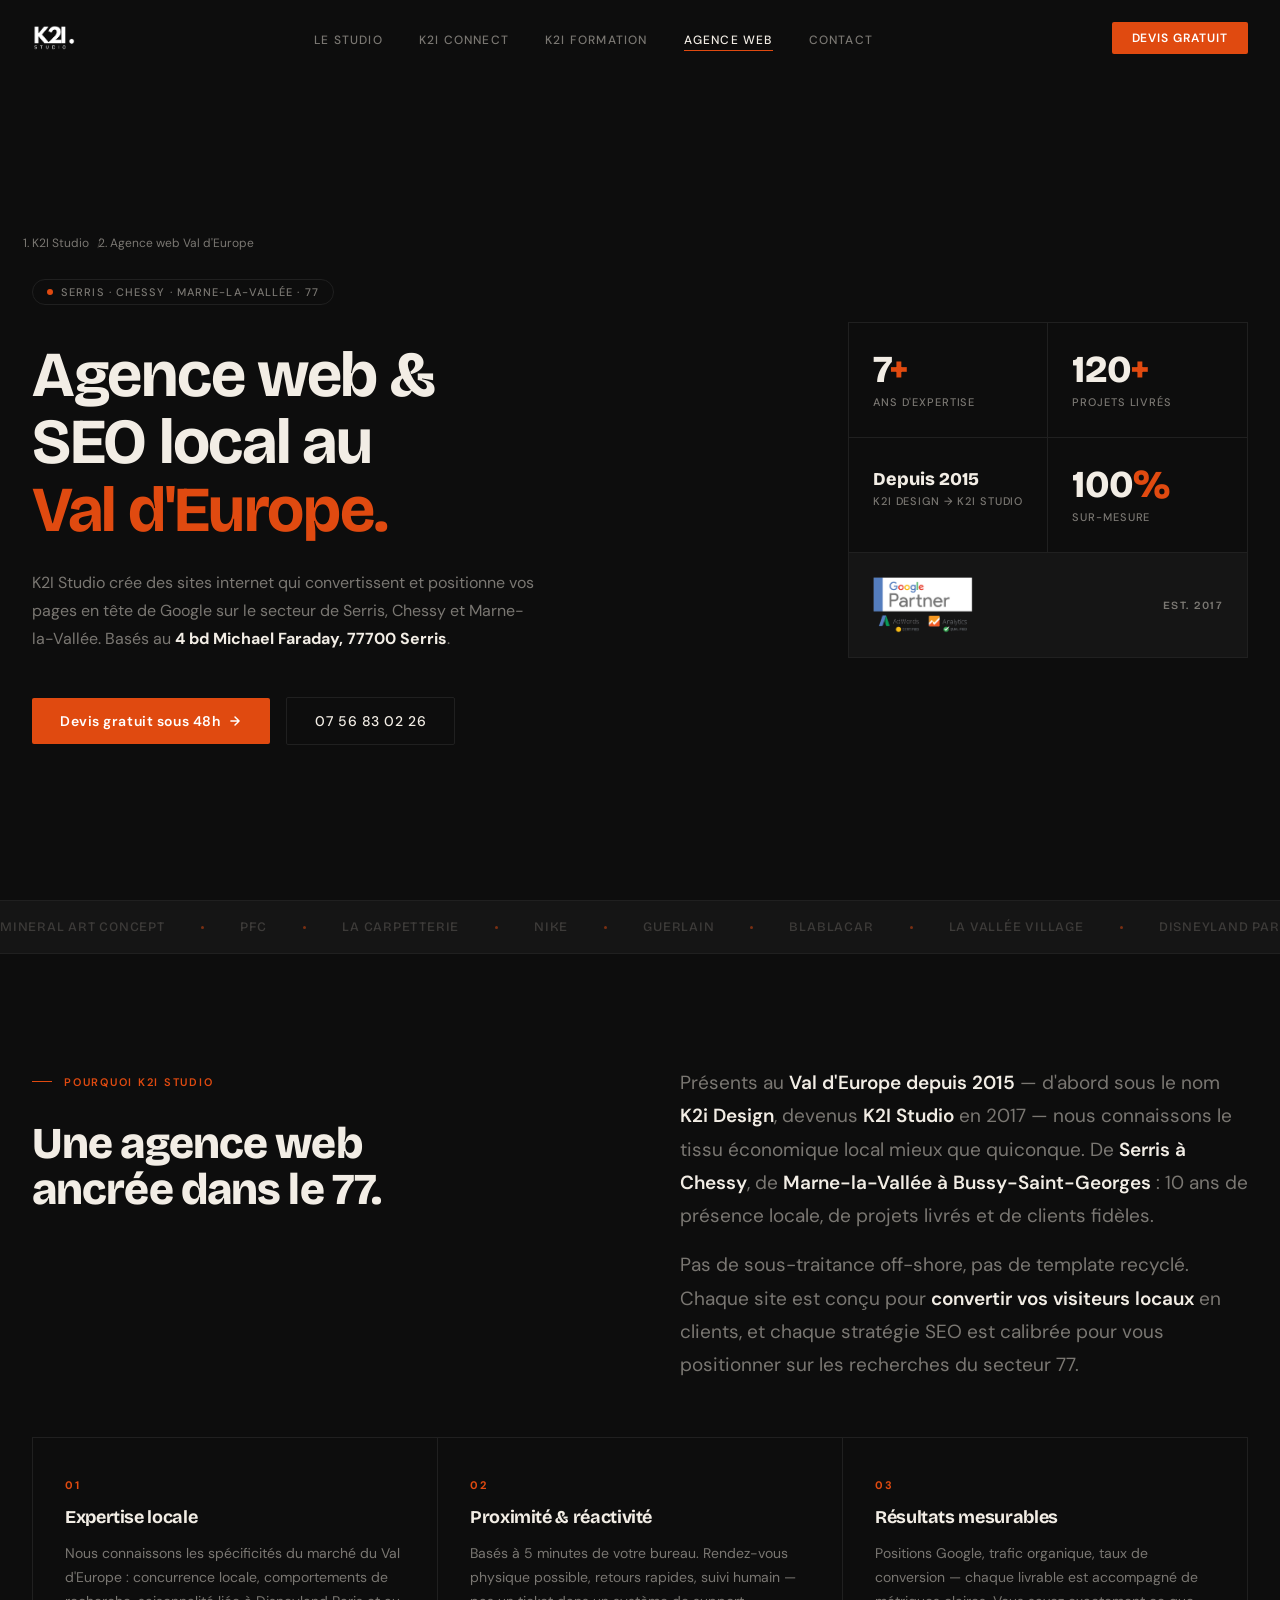
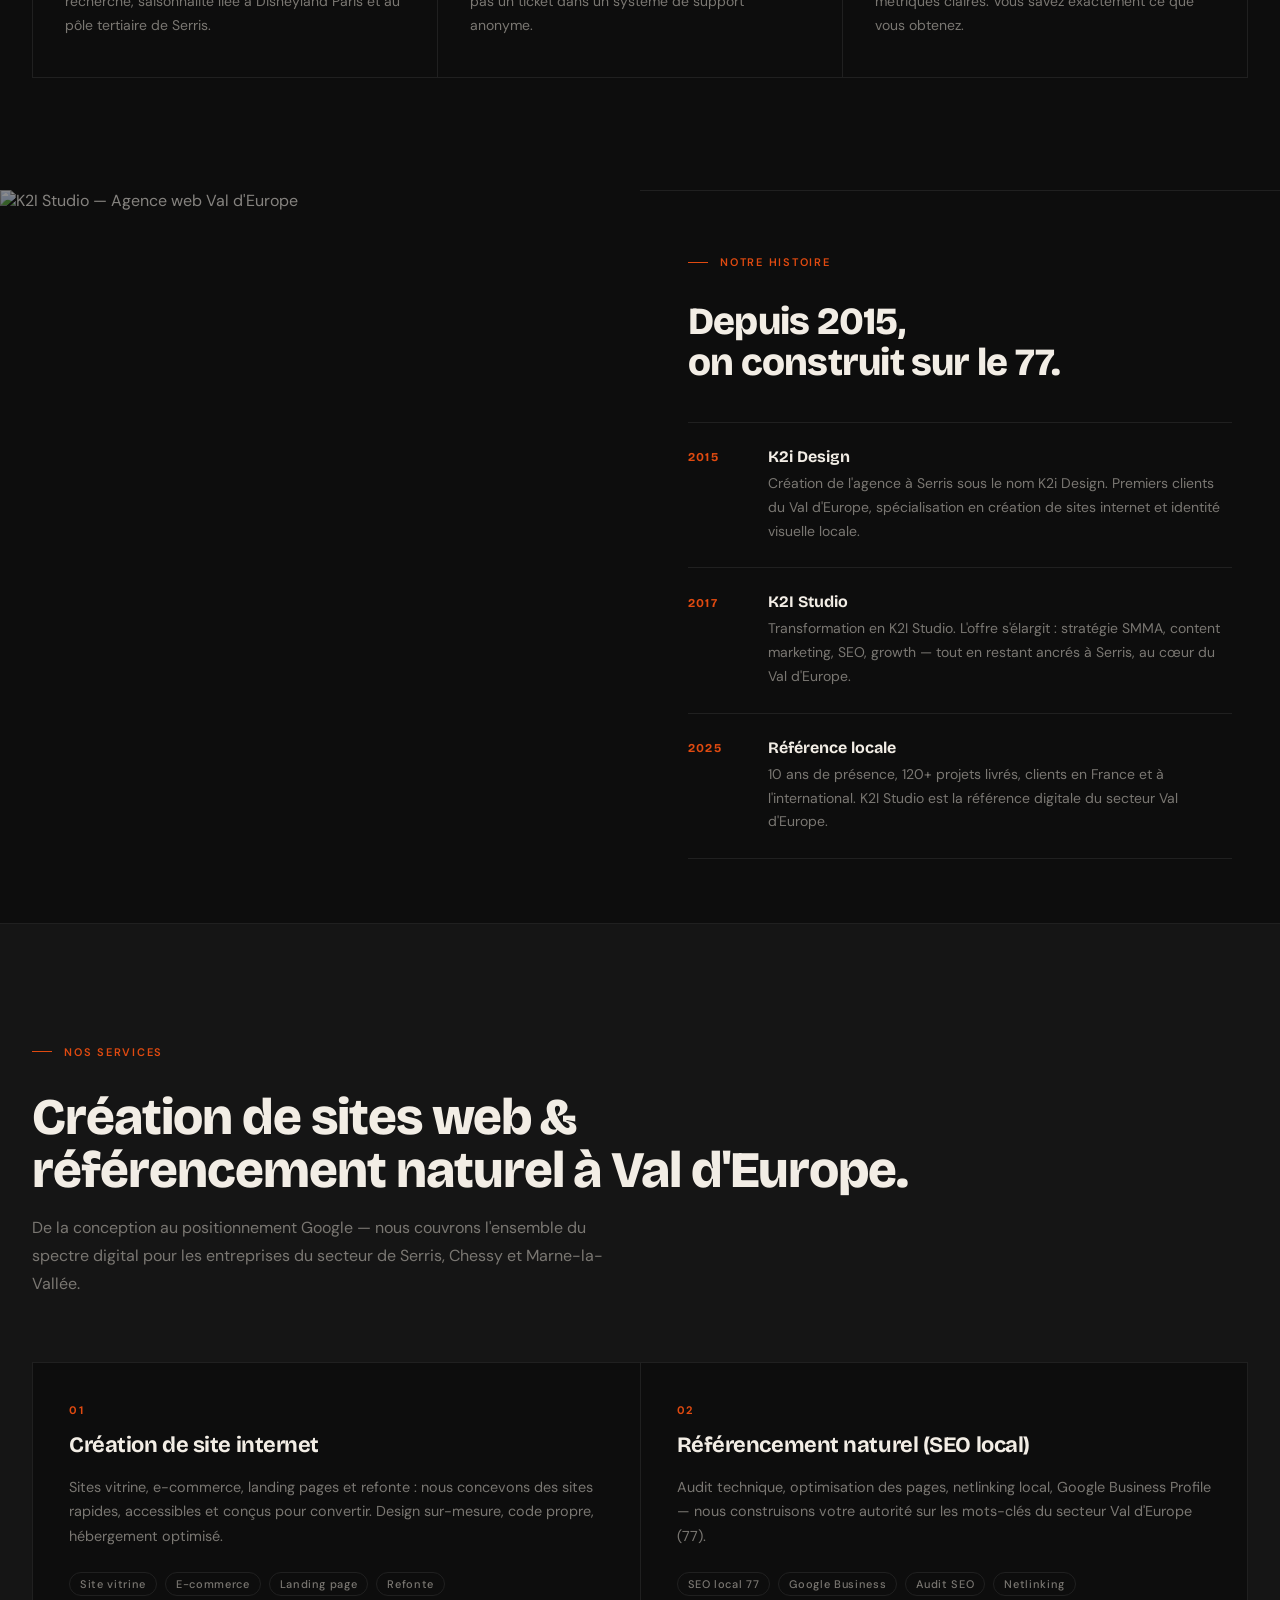
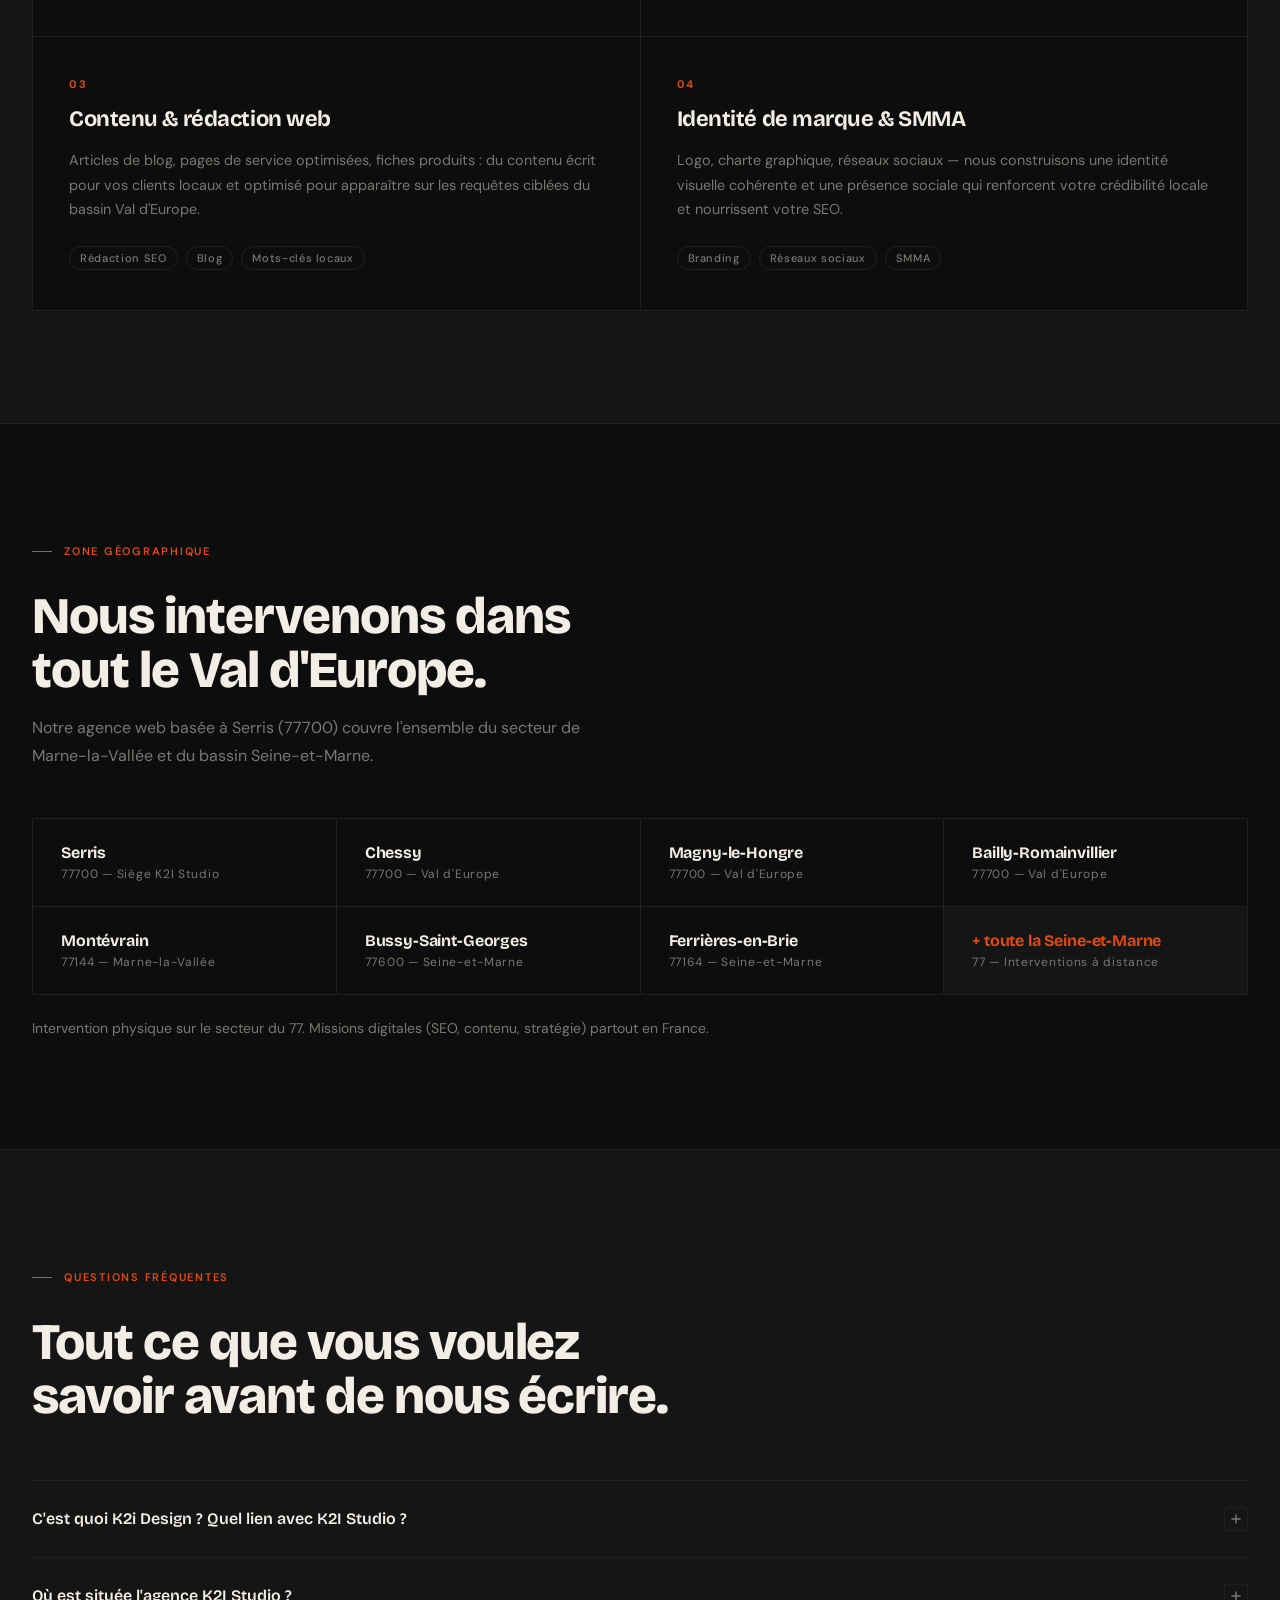
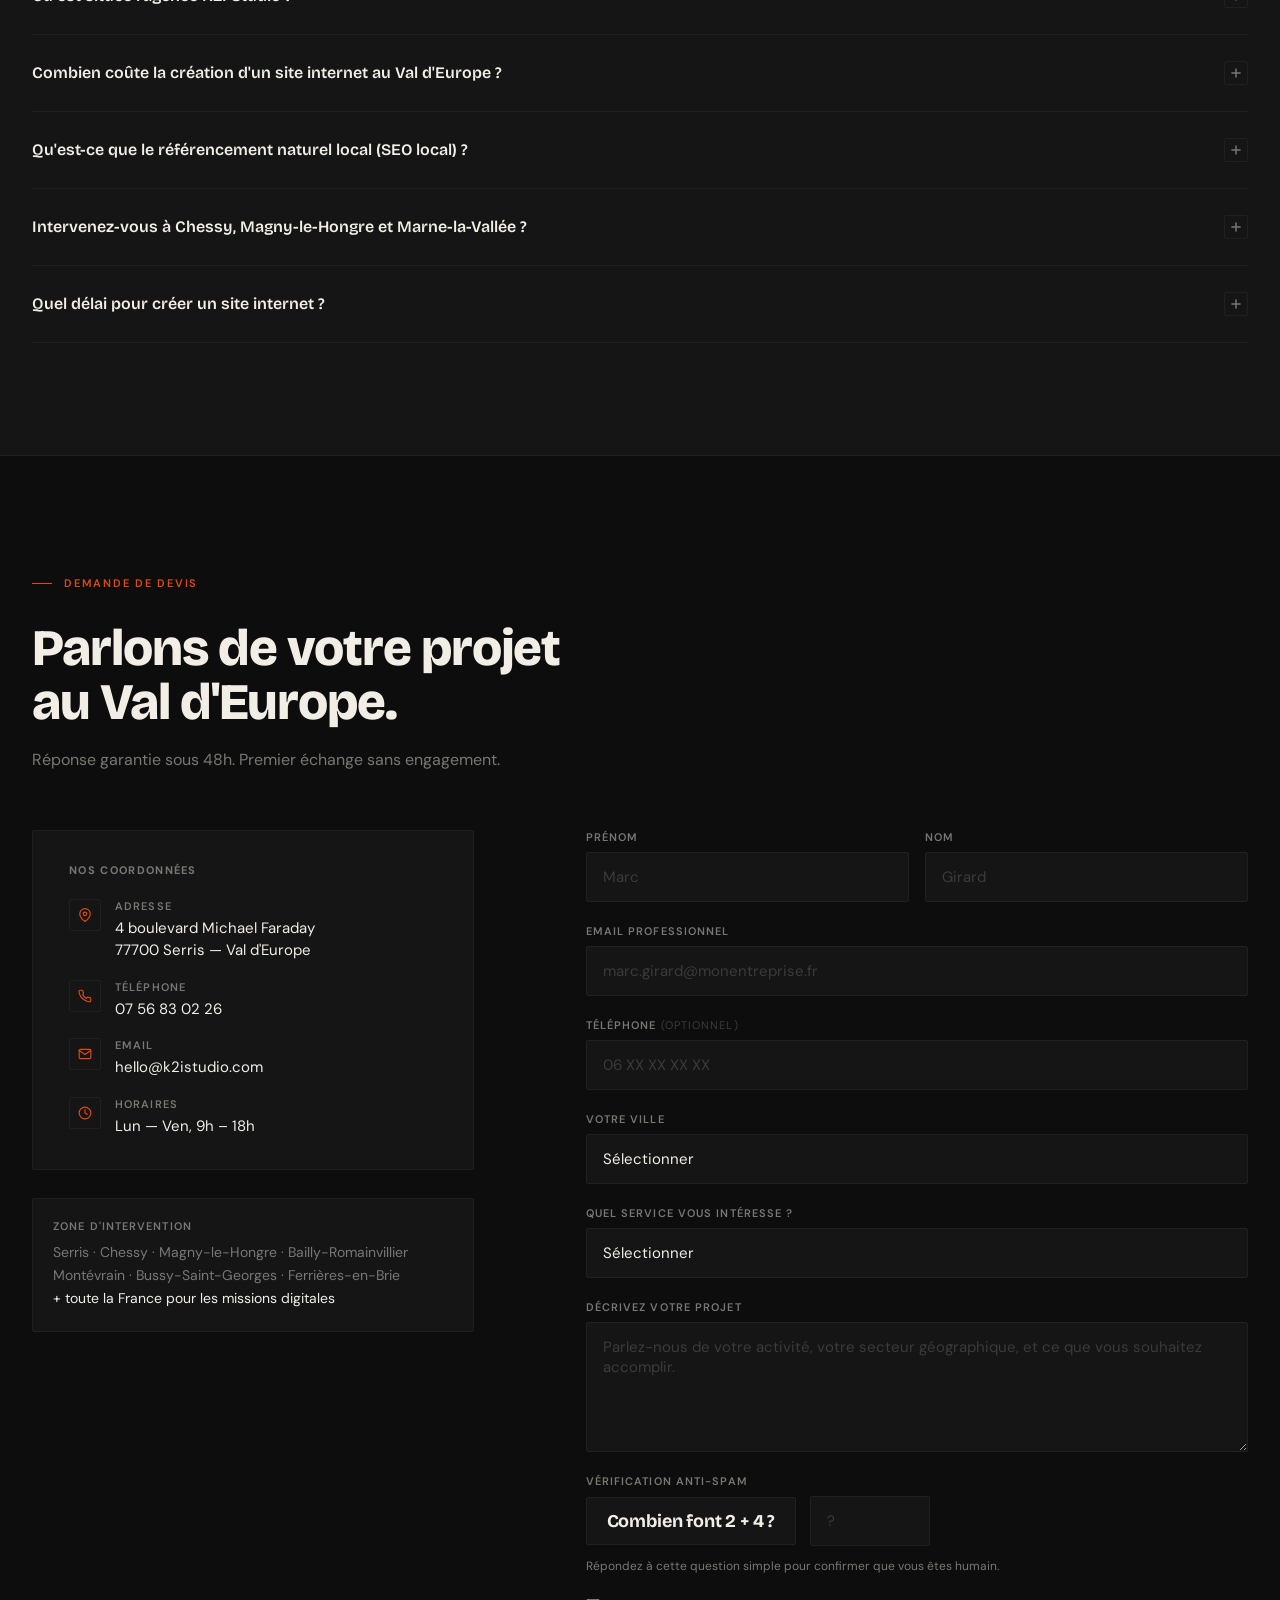
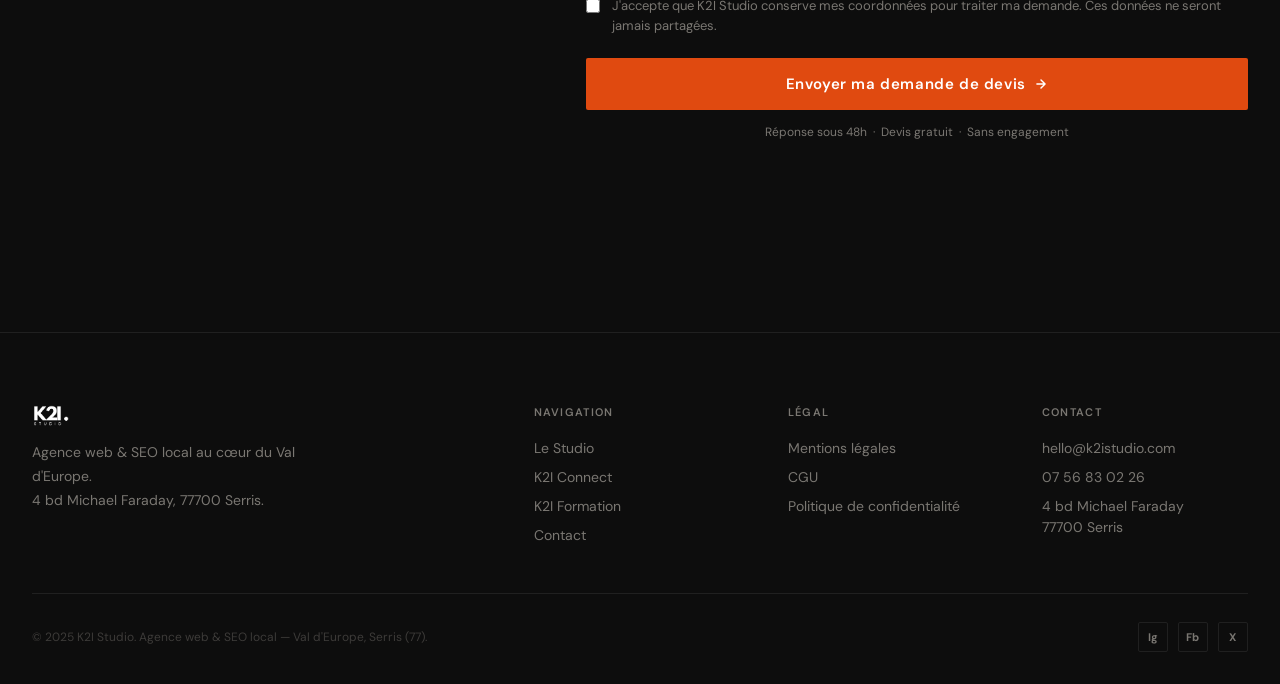
==== commit 19e7df08: "Cache-busting og:image ?v=2 pour forcer WhatsApp à re-fetcher la nouvelle image Co-Authored-By: Clau" ====
--- a/agence-web-val-deurope.html
+++ b/agence-web-val-deurope.html
@@ -33,8 +33,8 @@
     "name": "K2I Studio",
     "alternateName": "K2I Studio — Agence Web Val d'Europe",
     "url": "https://k2istudio.com",
-    "logo": "https://k2istudio.com/img/meta-k2istudio.jpg",
-    "image": "https://k2istudio.com/img/meta-k2istudio.jpg",
+    "logo": "https://k2istudio.com/img/meta-k2istudio.jpg?v=2",
+    "image": "https://k2istudio.com/img/meta-k2istudio.jpg?v=2",
     "description": "Agence web et experts digitaux spécialisés en création de sites internet et référencement naturel SEO au Val d'Europe (Serris, Chessy, Marne-la-Vallée, 77).",
     "address": {
       "@type": "PostalAddress",
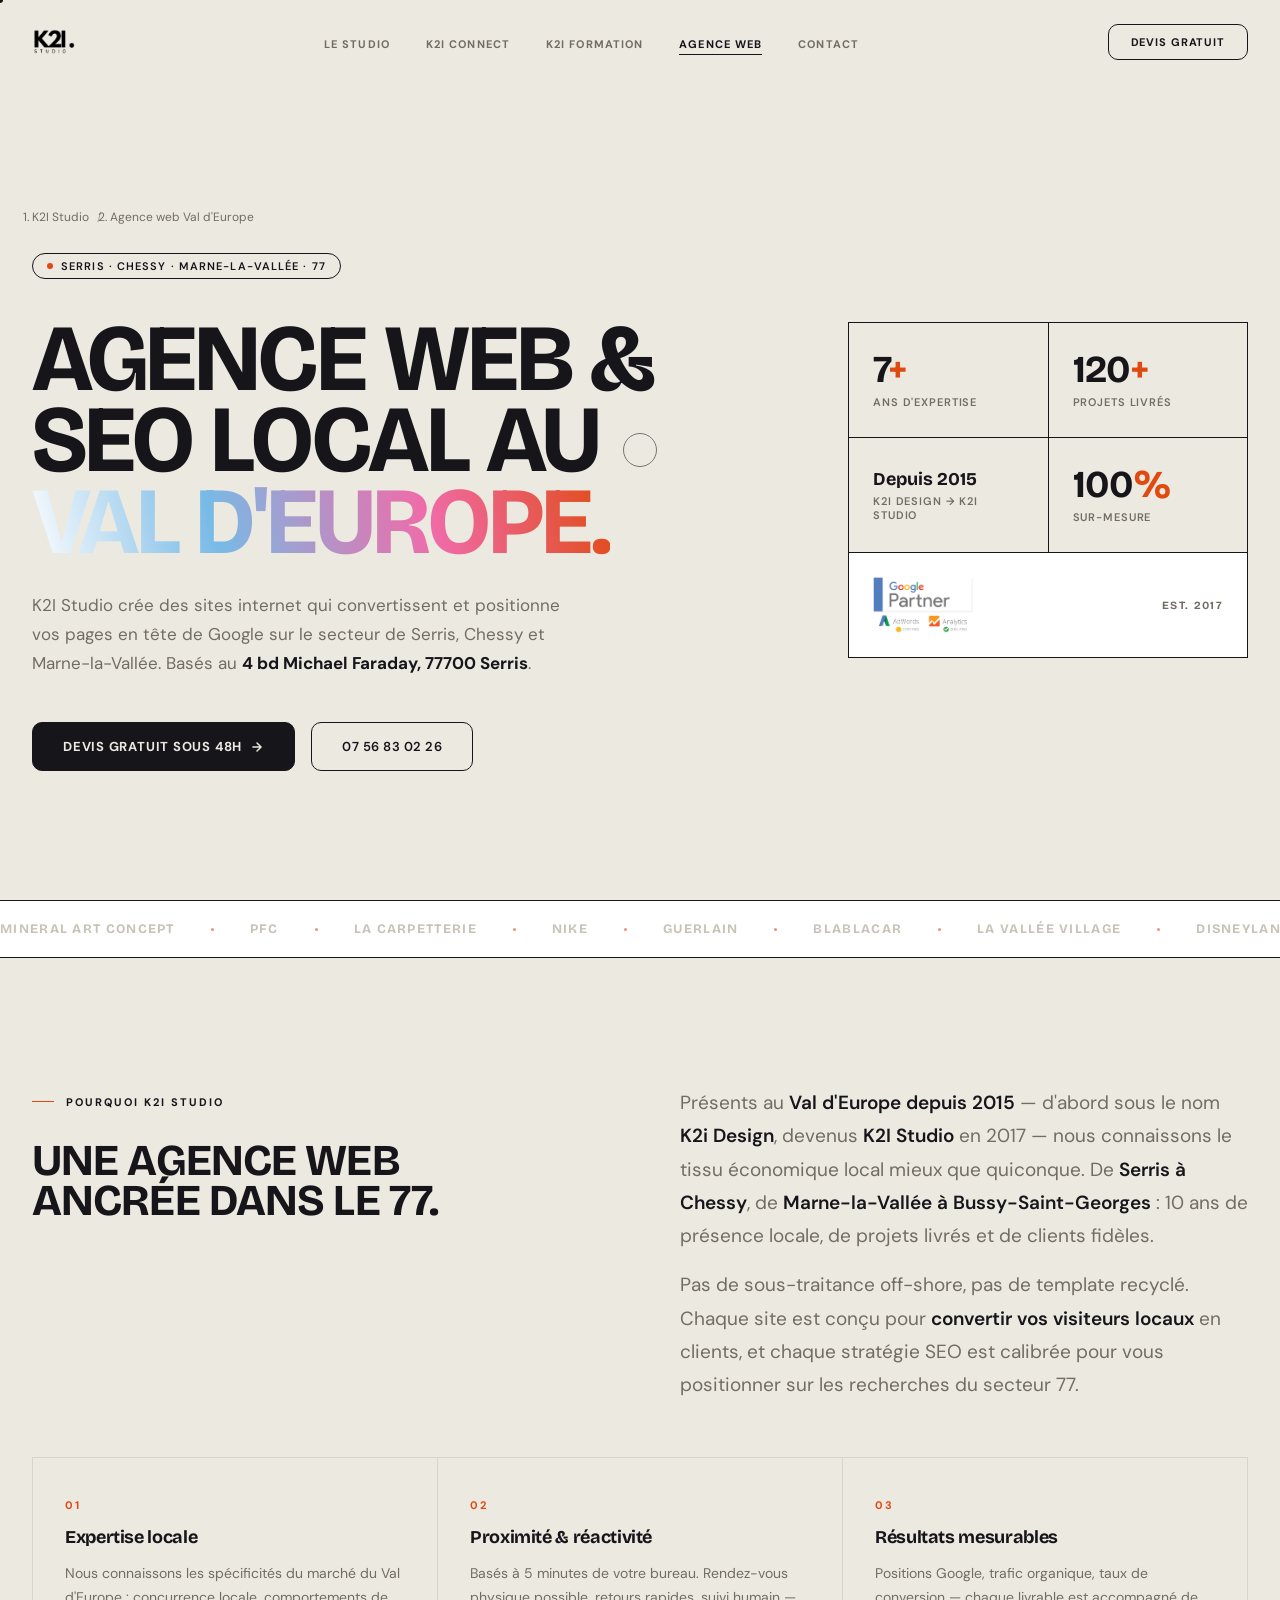
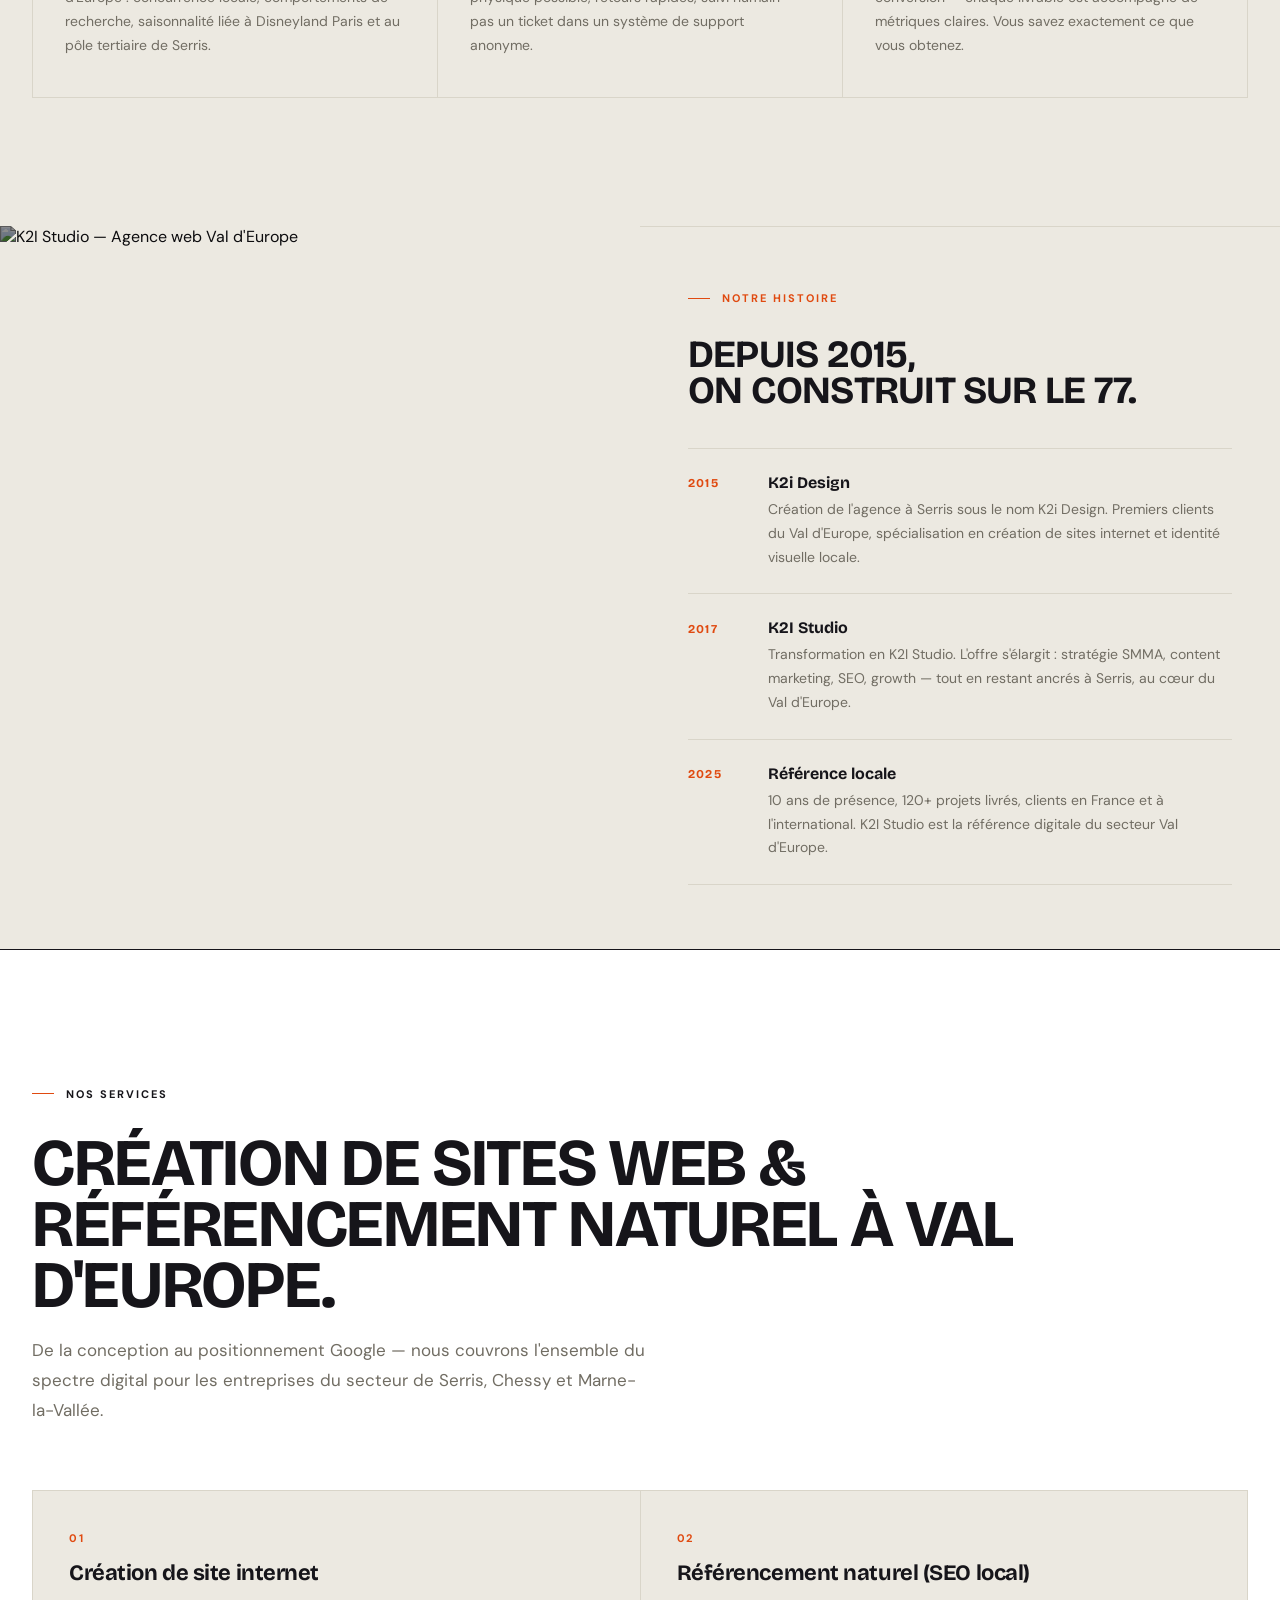
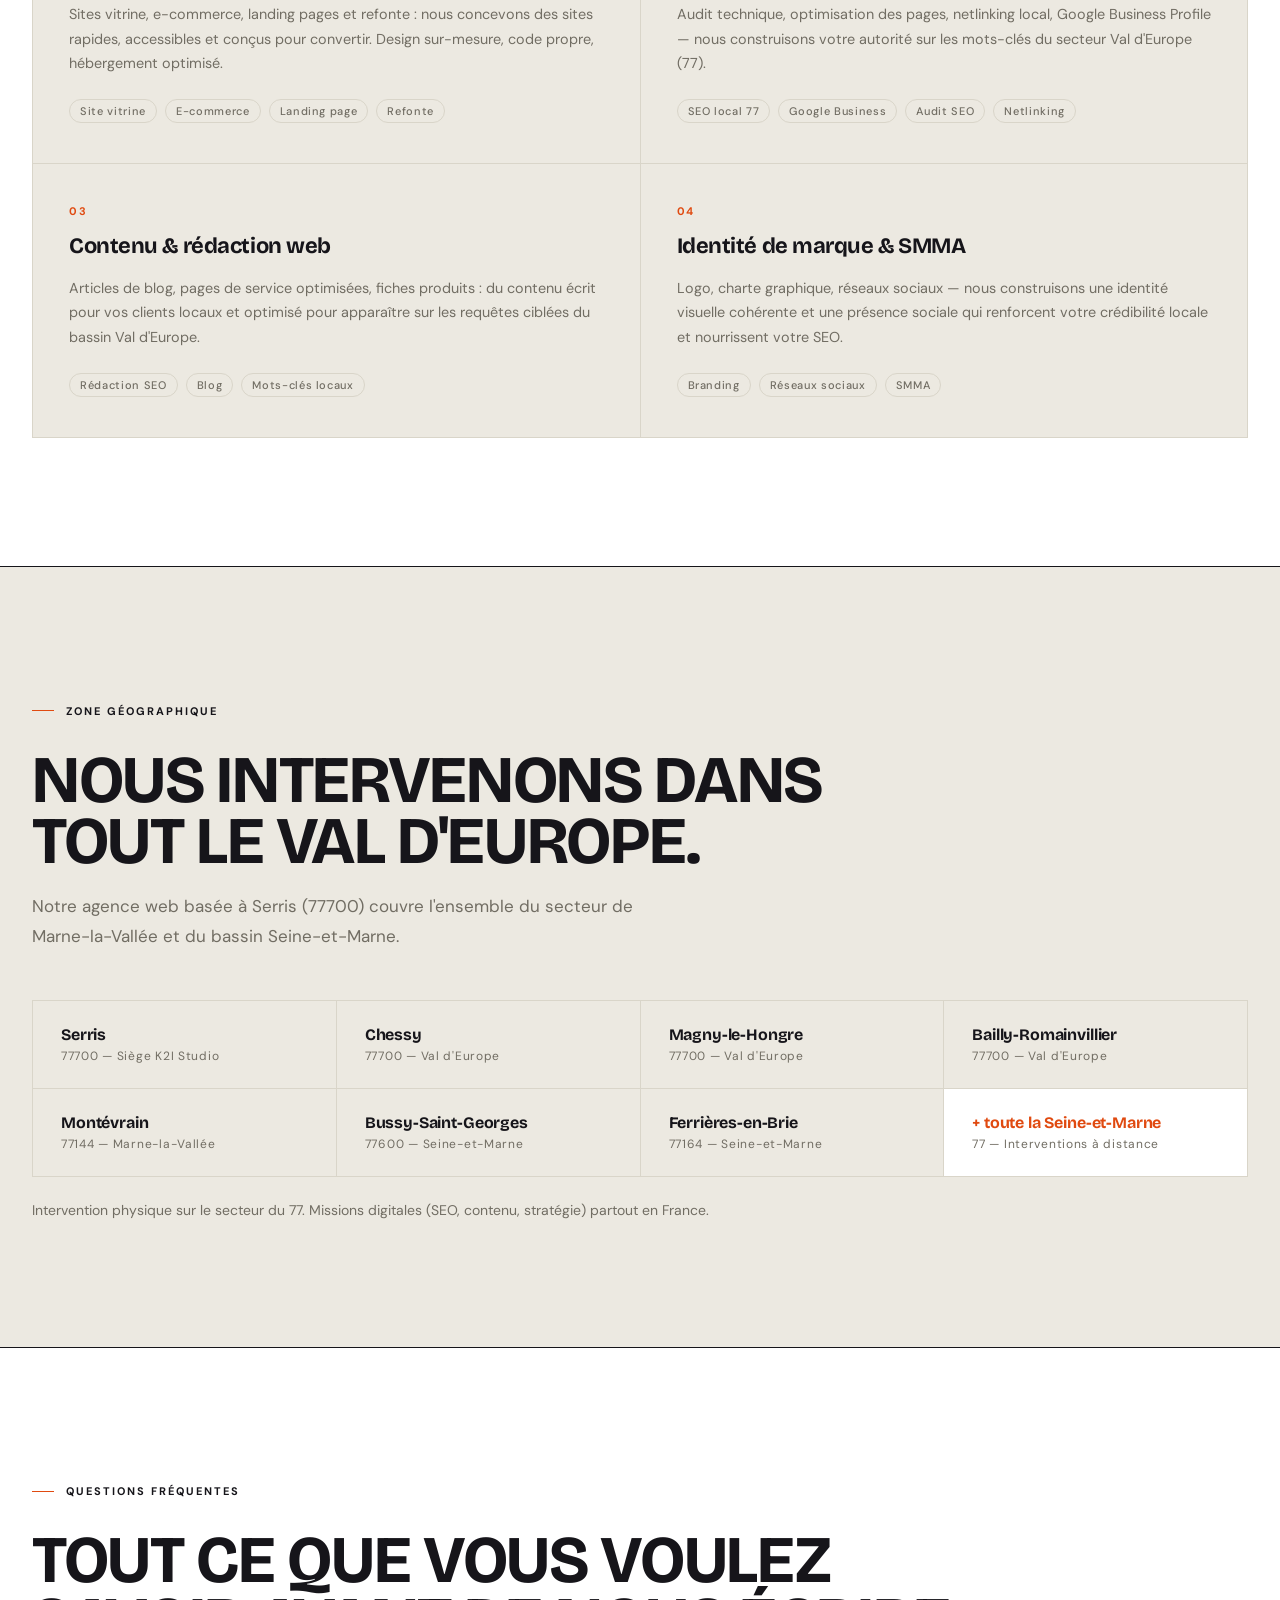
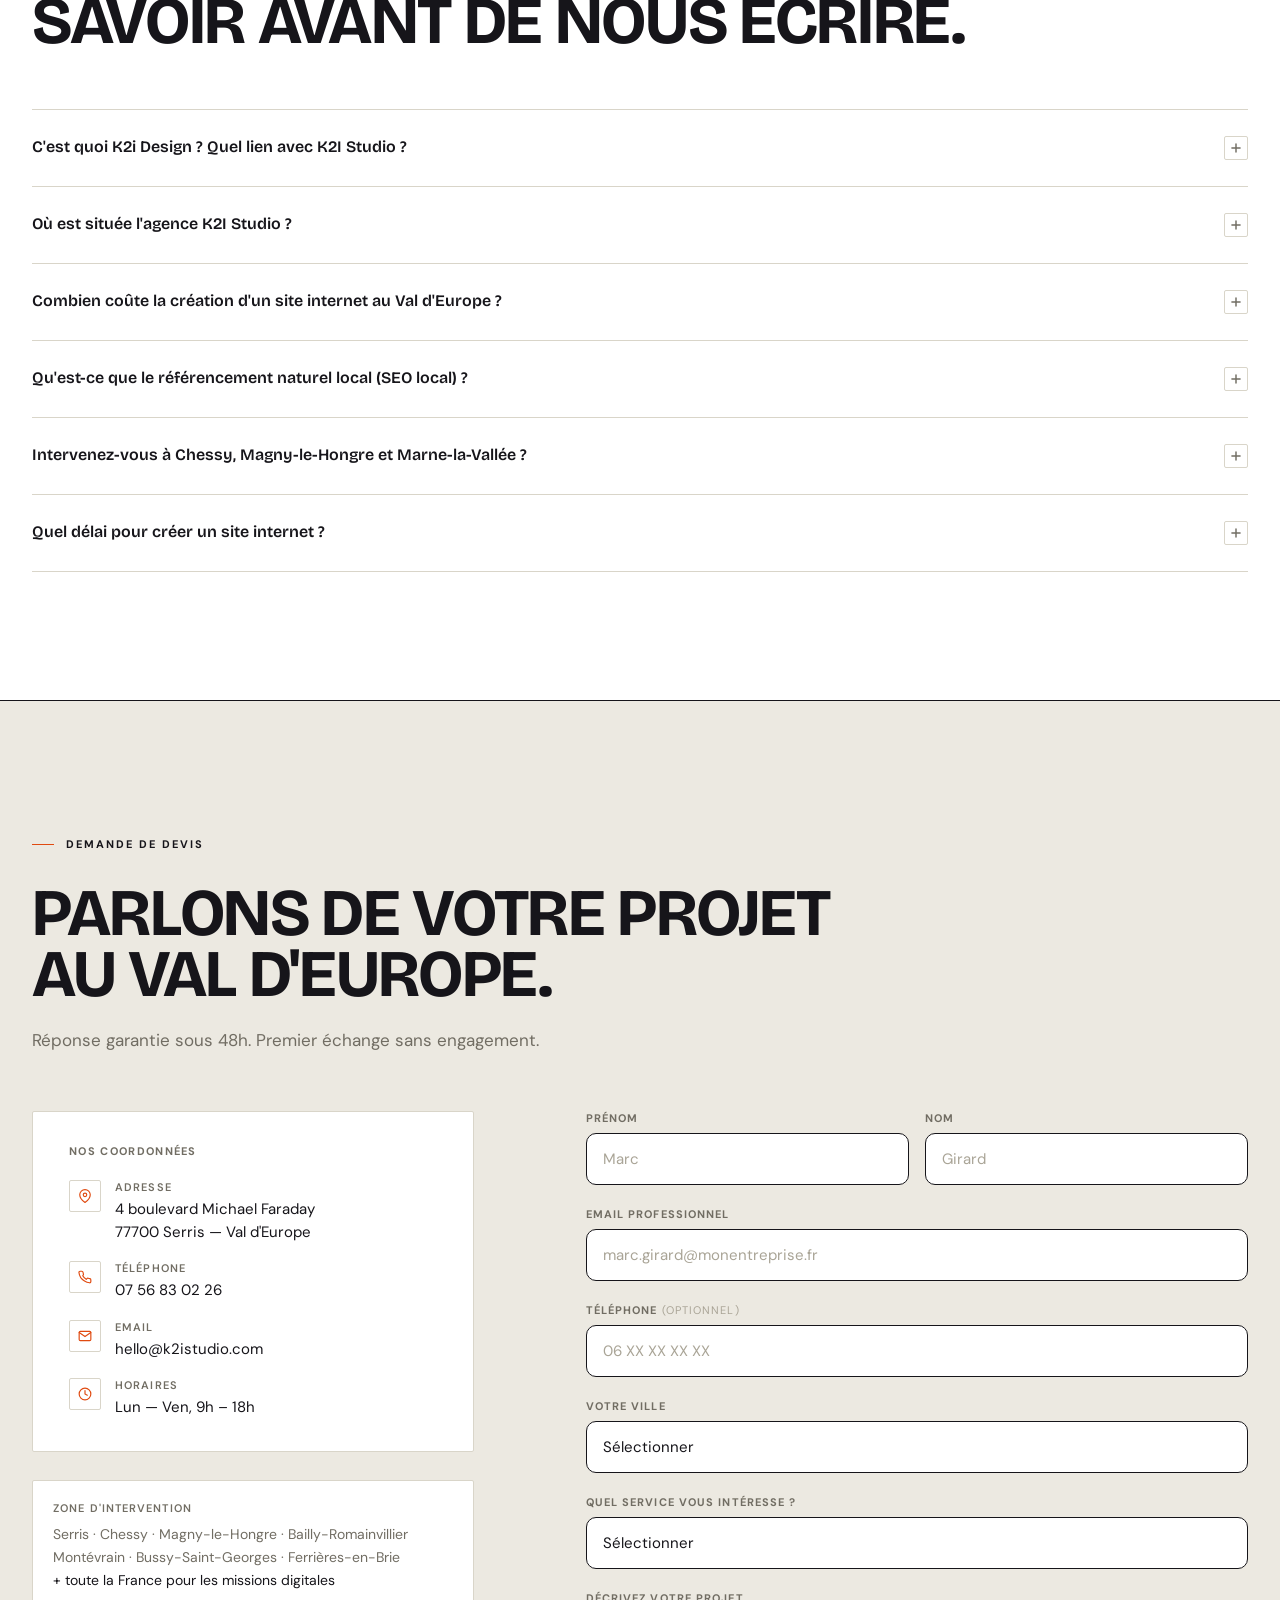
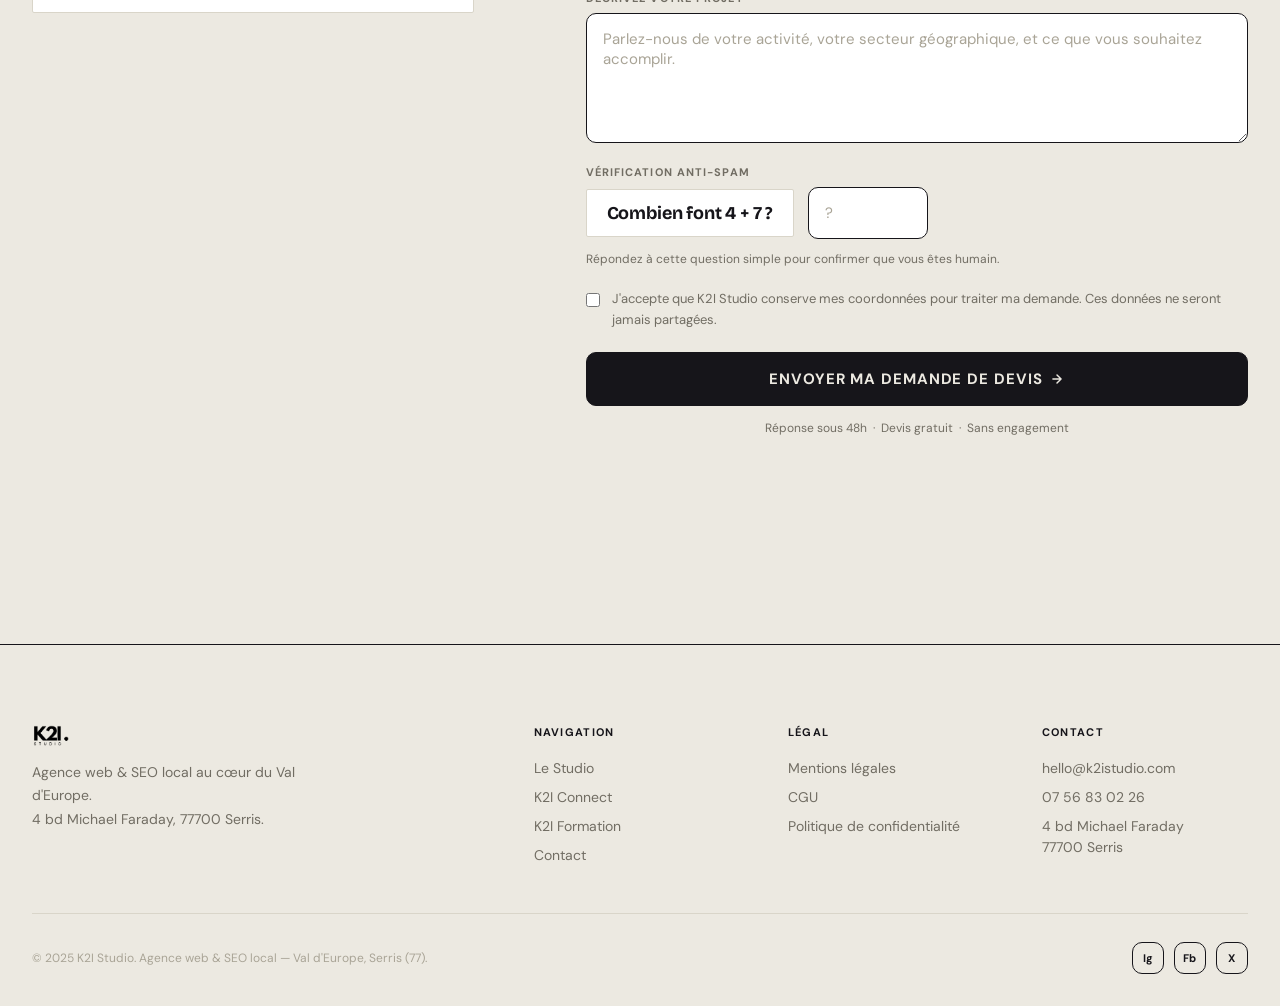
==== commit f7bffade: "Refonte visuelle complète : thème clair ultra-animé façon OFF+BRAND Bascule du dark theme vers un fo" ====
--- a/agence-web-val-deurope.html
+++ b/agence-web-val-deurope.html
@@ -308,6 +308,8 @@
   <div class="page-intro" aria-hidden="true">
     <img src="/img/K2I%20LOGO.png" class="page-intro-logo" alt="K2I Studio">
   </div>
+  <div class="cursor-ring" aria-hidden="true"></div>
+  <div class="cursor-dot" aria-hidden="true"></div>
   <div class="scroll-progress" aria-hidden="true"></div>
 
   <!-- ─── NAVIGATION ───────────────────────────────────────────── -->
--- a/style.css
+++ b/style.css
@@ -1,91 +1,131 @@
 /* ─── DESIGN TOKENS ─────────────────────────────────────────────── */
 :root {
-  --bg:        #0d0d0d;
-  --surface:   #151515;
-  --surface-2: #1a1a1a;
-  --border:    #202020;
-  --text:      #f2ede5;
-  --muted:     #7a7772;
-  --dim:       #3d3b39;
-  --accent:    #e04a10;
-  --accent-h:  #f05520;
-  --radius:    2px;
+  --parchment:  #ece9e1;
+  --parchment-2:#e2ded3;
+  --ink:        #16151a;
+  --paper:      #ffffff;
+  --ash:        #d9d5c9;
+  --stone:      #c7c3b6;
+  --muted:      #716d63;
+  --dim:        #a9a496;
+  --accent:     #e04a10;
+  --accent-h:   #c93e0a;
+  --gradient-sphere: linear-gradient(255deg, #e04a10 0%, #f06ba8 32%, #78bae6 68%, #ffffff 100%);
+  --radius:     0px;
+  --radius-lk:  10px;
+  --ease: cubic-bezier(0.16,1,0.3,1);
+
+  /* legacy token aliases (older inline page styles reference these names) */
+  --bg:      var(--parchment);
+  --text:    var(--ink);
+  --border:  var(--ash);
+  --surface: var(--paper);
 }
 
 /* ─── BASE ───────────────────────────────────────────────────────── */
 *, *::before, *::after { box-sizing: border-box; margin: 0; padding: 0; }
 html { scroll-behavior: smooth; font-size: 16px; }
 body {
-  background: var(--bg);
-  color: var(--text);
+  background: var(--parchment);
+  color: var(--ink);
   font-family: 'DM Sans', sans-serif;
   font-weight: 400;
   -webkit-font-smoothing: antialiased;
   overflow-x: hidden;
-}
-::selection { background: var(--accent); color: #fff; }
+  cursor: none;
+}
+@media (hover: none), (max-width: 900px) { body { cursor: auto; } }
+::selection { background: var(--ink); color: var(--parchment); }
+
+/* ─── CUSTOM CURSOR ──────────────────────────────────────────────── */
+.cursor-dot, .cursor-ring {
+  position: fixed; top: 0; left: 0; pointer-events: none; z-index: 999;
+  transform: translate(-50%, -50%);
+  will-change: transform;
+}
+.cursor-dot {
+  width: 6px; height: 6px; border-radius: 50%;
+  background: var(--ink);
+}
+.cursor-ring {
+  width: 34px; height: 34px; border-radius: 50%;
+  border: 1px solid var(--ink);
+  transition: width 0.3s var(--ease), height 0.3s var(--ease), opacity 0.3s ease, border-color 0.3s ease, background 0.3s ease;
+  opacity: 0.55;
+}
+.cursor-ring.is-active {
+  width: 64px; height: 64px;
+  background: var(--ink); opacity: 1;
+  mix-blend-mode: normal;
+}
+.cursor-ring.is-active ~ .cursor-dot,
+body.cursor-hover .cursor-dot { opacity: 0; }
+@media (hover: none), (max-width: 900px) { .cursor-dot, .cursor-ring { display: none; } }
 
 /* ─── SCROLLBAR ──────────────────────────────────────────────────── */
 ::-webkit-scrollbar { width: 3px; }
-::-webkit-scrollbar-track { background: var(--bg); }
-::-webkit-scrollbar-thumb { background: var(--dim); border-radius: 2px; }
+::-webkit-scrollbar-track { background: var(--parchment); }
+::-webkit-scrollbar-thumb { background: var(--stone); border-radius: 2px; }
 
 /* ─── NAVIGATION ─────────────────────────────────────────────────── */
 .nav {
   position: fixed; top: 0; left: 0; right: 0; z-index: 100;
-  padding: 1.375rem 2rem;
+  padding: 1.5rem 2rem;
   display: flex; align-items: center; justify-content: space-between;
-  transition: background 0.4s ease, border-color 0.4s ease;
+  transition: background 0.4s ease, border-color 0.4s ease, padding 0.4s ease;
   border-bottom: 1px solid transparent;
 }
 .nav.scrolled {
-  background: rgba(13,13,13,0.94);
-  backdrop-filter: blur(20px);
-  -webkit-backdrop-filter: blur(20px);
-  border-bottom-color: var(--border);
+  background: rgba(236,233,225,0.88);
+  backdrop-filter: blur(16px);
+  -webkit-backdrop-filter: blur(16px);
+  border-bottom-color: var(--ash);
+  padding: 1.125rem 2rem;
 }
 .nav-logo {
   font-family: 'Bricolage Grotesque', sans-serif;
   font-weight: 800; font-size: 0.9375rem;
   letter-spacing: -0.02em;
-  color: var(--text); text-decoration: none;
+  color: var(--ink); text-decoration: none;
 }
 .nav-logo .accent { color: var(--accent); }
 .nav-links { display: flex; align-items: center; gap: 2.25rem; list-style: none; }
 .nav-links a {
-  font-size: 0.75rem; font-weight: 500;
+  font-size: 0.6875rem; font-weight: 700;
   letter-spacing: 0.1em; text-transform: uppercase;
   color: var(--muted); text-decoration: none;
   transition: color 0.2s ease;
   position: relative;
 }
 .nav-links a::after {
-  content: ''; position: absolute; bottom: -3px; left: 0; right: 0;
-  height: 1px; background: var(--accent);
+  content: ''; position: absolute; bottom: -4px; left: 0; right: 0;
+  height: 1px; background: var(--ink);
   transform: scaleX(0); transform-origin: left;
-  transition: transform 0.3s cubic-bezier(0.16,1,0.3,1);
-}
-.nav-links a:hover, .nav-links a.active { color: var(--text); }
+  transition: transform 0.35s var(--ease);
+}
+.nav-links a:hover, .nav-links a.active { color: var(--ink); }
 .nav-links a:hover::after, .nav-links a.active::after { transform: scaleX(1); }
 
 .nav-cta {
-  padding: 0.5rem 1.25rem;
-  background: var(--accent); color: #fff;
-  font-size: 0.75rem; font-weight: 600;
+  display: inline-flex; align-items: center; gap: 0.5rem;
+  padding: 0.625rem 1.375rem;
+  background: transparent; color: var(--ink);
+  font-size: 0.6875rem; font-weight: 700;
   letter-spacing: 0.08em; text-transform: uppercase;
-  text-decoration: none; border-radius: var(--radius);
-  transition: background 0.2s ease, transform 0.1s ease;
-  border: none; cursor: pointer;
-}
-.nav-cta:hover { background: var(--accent-h); }
-.nav-cta:active { transform: scale(0.98) translateY(1px); }
+  text-decoration: none; border-radius: var(--radius-lk);
+  border: 1px solid var(--ink);
+  transition: background 0.3s var(--ease), color 0.3s var(--ease), transform 0.15s ease;
+  cursor: pointer;
+}
+.nav-cta:hover { background: var(--ink); color: var(--parchment); }
+.nav-cta:active { transform: scale(0.97); }
 
 .nav-toggle { display: none; flex-direction: column; gap: 5px; cursor: pointer; padding: 4px; background: none; border: none; }
-.nav-toggle span { display: block; width: 22px; height: 1.5px; background: var(--text); transition: transform 0.3s ease, opacity 0.3s ease; }
+.nav-toggle span { display: block; width: 22px; height: 1.5px; background: var(--ink); transition: transform 0.3s ease, opacity 0.3s ease; }
 
 .nav-mobile {
   display: none; position: fixed; inset: 0;
-  background: var(--bg); z-index: 99;
+  background: var(--parchment); z-index: 99;
   flex-direction: column; align-items: flex-start; justify-content: center;
   padding: 2rem; gap: 0;
 }
@@ -93,15 +133,22 @@
 .nav-mobile a {
   font-family: 'Bricolage Grotesque', sans-serif;
   font-size: clamp(2rem, 8vw, 3.5rem);
-  font-weight: 800; color: var(--text);
-  text-decoration: none; letter-spacing: -0.02em;
+  font-weight: 700; color: var(--ink);
+  text-decoration: none; letter-spacing: -0.01em;
   padding: 0.375rem 0;
-  border-bottom: 1px solid var(--border);
+  border-bottom: 1px solid var(--ash);
   width: 100%;
   transition: color 0.2s ease, padding-left 0.3s ease;
 }
-.nav-mobile a:first-child { border-top: 1px solid var(--border); }
+.nav-mobile a:first-child { border-top: 1px solid var(--ash); }
 .nav-mobile a:hover { color: var(--accent); padding-left: 0.5rem; }
+.nav-mobile a.btn-primary, .nav-mobile a.btn-ghost {
+  font-family: 'DM Sans', sans-serif; font-size: 0.8125rem; font-weight: 700;
+  border-bottom: none; width: fit-content; padding: 0.9375rem 1.875rem;
+  text-transform: none; letter-spacing: 0.06em;
+}
+.nav-mobile a.btn-primary { color: var(--parchment); }
+.nav-mobile a.btn-primary:hover { color: var(--ink); padding-left: 1.875rem; }
 
 @media (max-width: 768px) {
   .nav-links, .nav-cta { display: none; }
@@ -109,57 +156,72 @@
   .nav { padding: 1.125rem 1.25rem; }
 }
 
-/* ─── BUTTONS ────────────────────────────────────────────────────── */
+/* ─── GHOST LINK / BUTTONS ───────────────────────────────────────── */
 .btn-primary {
   display: inline-flex; align-items: center; gap: 0.5rem;
-  padding: 0.875rem 1.75rem;
-  background: var(--accent); color: #fff;
+  padding: 0.9375rem 1.875rem;
+  background: var(--ink); color: var(--parchment);
   font-family: 'DM Sans', sans-serif;
-  font-size: 0.875rem; font-weight: 600; letter-spacing: 0.04em;
-  text-decoration: none; border-radius: var(--radius);
-  transition: background 0.2s ease, transform 0.1s ease;
-  border: none; cursor: pointer;
-}
-.btn-primary:hover { background: var(--accent-h); }
-.btn-primary:active { transform: scale(0.98) translateY(1px); }
+  font-size: 0.8125rem; font-weight: 700; letter-spacing: 0.06em; text-transform: uppercase;
+  text-decoration: none; border-radius: var(--radius-lk);
+  transition: background 0.3s var(--ease), color 0.3s var(--ease), transform 0.15s ease, gap 0.3s var(--ease);
+  border: 1px solid var(--ink); cursor: pointer;
+}
+.btn-primary:hover { background: transparent; color: var(--ink); gap: 0.75rem; }
+.btn-primary:active { transform: scale(0.97); }
 
 .btn-ghost {
   display: inline-flex; align-items: center; gap: 0.5rem;
-  padding: 0.875rem 1.75rem;
-  background: transparent; color: var(--text);
+  padding: 0.9375rem 1.875rem;
+  background: transparent; color: var(--ink);
   font-family: 'DM Sans', sans-serif;
-  font-size: 0.875rem; font-weight: 500; letter-spacing: 0.04em;
-  text-decoration: none; border: 1px solid var(--border);
-  border-radius: var(--radius);
-  transition: border-color 0.2s ease, color 0.2s ease, transform 0.1s ease;
+  font-size: 0.8125rem; font-weight: 600; letter-spacing: 0.04em;
+  text-decoration: none; border: 1px solid var(--ink);
+  border-radius: var(--radius-lk);
+  transition: background 0.3s var(--ease), color 0.3s var(--ease), transform 0.15s ease, gap 0.3s var(--ease);
   cursor: pointer;
 }
-.btn-ghost:hover { border-color: var(--muted); }
-.btn-ghost:active { transform: scale(0.98) translateY(1px); }
+.btn-ghost:hover { background: var(--ink); color: var(--parchment); gap: 0.75rem; }
+.btn-ghost:active { transform: scale(0.97); }
+
+/* generic ghost text link used inline across pages */
+a.link-ghost, .link-ghost {
+  display: inline-flex; align-items: center; gap: 0.4rem;
+  font-size: 0.875rem; font-weight: 600; color: var(--ink);
+  text-decoration: none; padding: 0.3125rem 0; border-radius: var(--radius-lk);
+  transition: gap 0.3s var(--ease), color 0.2s ease;
+  position: relative;
+}
+.link-ghost::after {
+  content: ''; position: absolute; left: 0; right: 0; bottom: 0;
+  height: 1px; background: currentColor; transform: scaleX(1); transform-origin: left;
+}
+.link-ghost:hover { gap: 0.7rem; color: var(--accent); }
 
 /* ─── HERO ───────────────────────────────────────────────────────── */
 .hero {
   min-height: 100dvh;
   padding: 0 2rem;
   display: grid;
-  grid-template-columns: 55fr 45fr;
+  grid-template-columns: 1.1fr 0.9fr;
   align-items: center;
   max-width: 1400px;
   margin: 0 auto;
-  gap: 5rem;
-}
-@media (max-width: 1024px) { .hero { gap: 3rem; } }
+  gap: 3rem;
+  position: relative;
+}
+@media (max-width: 1024px) { .hero { gap: 2rem; } }
 @media (max-width: 768px) {
-  .hero { grid-template-columns: 1fr; padding: 6.5rem 1.25rem 3rem; gap: 3rem; }
+  .hero { grid-template-columns: 1fr; padding: 7.5rem 1.25rem 3.5rem; gap: 2.5rem; min-height: unset; }
 }
 
 .hero-badge {
   display: inline-flex; align-items: center; gap: 0.5rem;
   padding: 0.3125rem 0.875rem;
-  border: 1px solid var(--border); border-radius: 999px;
-  font-size: 0.6875rem; font-weight: 500;
-  letter-spacing: 0.1em; text-transform: uppercase; color: var(--muted);
-  margin-bottom: 2.25rem;
+  border: 1px solid var(--ink); border-radius: 999px;
+  font-size: 0.6875rem; font-weight: 600;
+  letter-spacing: 0.1em; text-transform: uppercase; color: var(--ink);
+  margin-bottom: 2.5rem;
 }
 .hero-badge-dot {
   width: 6px; height: 6px; border-radius: 50%;
@@ -169,22 +231,59 @@
 
 .hero-title {
   font-family: 'Bricolage Grotesque', sans-serif;
-  font-size: clamp(2.75rem, 5vw, 4.75rem);
-  font-weight: 700; line-height: 1.05; letter-spacing: -0.02em;
-  color: var(--text); margin-bottom: 1.625rem;
-}
-.hero-title em { font-style: normal; color: var(--accent); }
+  font-size: clamp(3.25rem, 7.4vw, 6.75rem);
+  font-weight: 700; line-height: 0.86; letter-spacing: -0.02em;
+  color: var(--ink); margin-bottom: 1.75rem;
+  text-transform: uppercase;
+}
+.hero-title em { font-style: normal; background: var(--gradient-sphere); -webkit-background-clip: text; background-clip: text; color: transparent; }
+.hero-title .split-line { display: block; overflow: hidden; }
+.hero-title .split-inner { display: inline-block; transform: translateY(110%); animation: lineUp 0.9s var(--ease) forwards; }
+.hero-title .split-line:nth-child(1) .split-inner { animation-delay: 0.05s; }
+.hero-title .split-line:nth-child(2) .split-inner { animation-delay: 0.15s; }
+.hero-title .split-line:nth-child(3) .split-inner { animation-delay: 0.25s; }
+.hero-title .split-line:nth-child(4) .split-inner { animation-delay: 0.35s; }
+@keyframes lineUp { to { transform: translateY(0); } }
 
 .hero-sub {
-  font-size: 1rem; line-height: 1.75; color: var(--muted);
-  max-width: 46ch; margin-bottom: 2.75rem;
+  font-size: 1.0625rem; line-height: 1.7; color: var(--muted);
+  max-width: 44ch; margin-bottom: 2.75rem;
 }
 
 .hero-actions { display: flex; align-items: center; gap: 1rem; flex-wrap: wrap; }
 
-/* ─── HERO VISUAL ────────────────────────────────────────────────── */
+/* ─── HERO SPHERE ────────────────────────────────────────────────── */
+.hero-sphere {
+  position: absolute; top: 50%; right: -6%;
+  width: min(46vw, 620px); height: min(46vw, 620px);
+  transform: translateY(-50%);
+  border-radius: 50%;
+  background: var(--gradient-sphere);
+  filter: blur(2px);
+  z-index: 0;
+  opacity: 0.92;
+  animation: sphereFloat 10s ease-in-out infinite;
+  will-change: transform;
+}
+@keyframes sphereFloat {
+  0%, 100% { transform: translateY(-50%) scale(1); }
+  50% { transform: translateY(calc(-50% - 18px)) scale(1.015); }
+}
+@media (max-width: 1024px) { .hero-sphere { right: -18%; opacity: 0.75; } }
+@media (max-width: 768px) {
+  .hero-sphere { width: 82vw; height: 82vw; right: -30%; top: 16%; transform: none; opacity: 0.55; }
+  @keyframes sphereFloat { 0%,100%{transform:translateY(0);} 50%{transform:translateY(-10px);} }
+}
+
+.ring-ornament {
+  position: absolute; border: 1px solid var(--ink); border-radius: 50%;
+  opacity: 0.12; pointer-events: none; z-index: 0;
+}
+
+/* ─── HERO VISUAL / STATS MOSAIC ─────────────────────────────────── */
 .hero-visual {
   display: flex; align-items: center; justify-content: flex-end;
+  position: relative; z-index: 1;
 }
 @media (max-width: 768px) { .hero-visual { justify-content: center; } }
 
@@ -192,115 +291,116 @@
   display: grid;
   grid-template-columns: 1fr 1fr;
   gap: 1px;
-  background: var(--border);
-  border: 1px solid var(--border);
+  background: var(--ink);
+  border: 1px solid var(--ink);
   width: 100%;
   max-width: 400px;
 }
 .stat-tile {
-  background: var(--bg);
+  background: var(--parchment);
   padding: 1.75rem 1.5rem;
   display: flex; flex-direction: column; gap: 0.375rem;
-  transition: background 0.3s ease;
-}
-.stat-tile:hover { background: var(--surface); }
+  transition: background 0.3s ease, transform 0.3s var(--ease);
+}
+.stat-tile:hover { background: var(--paper); transform: translateY(-3px); }
 .stat-tile-wide {
   grid-column: 1 / -1;
-  background: var(--surface);
+  background: var(--paper);
   padding: 1.5rem;
   display: flex; align-items: center; justify-content: space-between;
   gap: 1rem;
 }
 .stat-num {
   font-family: 'Bricolage Grotesque', sans-serif;
-  font-size: 2.375rem; font-weight: 800;
-  letter-spacing: -0.025em; line-height: 1; color: var(--text);
+  font-size: 2.375rem; font-weight: 700;
+  letter-spacing: -0.015em; line-height: 1; color: var(--ink);
 }
 .stat-num .a { color: var(--accent); }
-.stat-lbl { font-size: 0.6875rem; font-weight: 500; letter-spacing: 0.08em; text-transform: uppercase; color: var(--muted); }
-.partner-badge-inner {
-  display: flex; align-items: center; gap: 0.75rem;
-}
-.partner-icon {
-  width: 36px; height: 36px;
-  border: 1px solid rgba(224,74,16,0.3);
-  background: rgba(224,74,16,0.1);
-  border-radius: var(--radius);
-  display: flex; align-items: center; justify-content: center;
-  flex-shrink: 0;
-}
-.partner-text-label { font-size: 0.625rem; font-weight: 600; letter-spacing: 0.12em; text-transform: uppercase; color: var(--muted); }
-.partner-text-name { font-family: 'Bricolage Grotesque', sans-serif; font-size: 1rem; font-weight: 700; color: var(--text); letter-spacing: -0.02em; margin-top: 0.125rem; }
-.established { font-family: 'Bricolage Grotesque', sans-serif; font-size: 0.6875rem; font-weight: 600; letter-spacing: 0.12em; text-transform: uppercase; color: var(--muted); margin-left: auto; }
+.stat-lbl { font-size: 0.6875rem; font-weight: 600; letter-spacing: 0.08em; text-transform: uppercase; color: var(--muted); }
+.partner-badge-inner { display: flex; align-items: center; gap: 0.75rem; }
+.established { font-family: 'Bricolage Grotesque', sans-serif; font-size: 0.6875rem; font-weight: 700; letter-spacing: 0.12em; text-transform: uppercase; color: var(--muted); margin-left: auto; }
 
 /* ─── MARQUEE ────────────────────────────────────────────────────── */
 .marquee-wrap {
-  border-top: 1px solid var(--border);
-  border-bottom: 1px solid var(--border);
-  overflow: hidden; padding: 1.125rem 0;
-  background: var(--surface);
+  border-top: 1px solid var(--ink);
+  border-bottom: 1px solid var(--ink);
+  overflow: hidden; padding: 1.25rem 0;
+  background: var(--paper);
+  position: relative; z-index: 1;
 }
 .marquee-track {
-  display: flex; gap: 0;
+  display: flex; gap: 0; align-items: center;
   width: max-content;
   animation: marquee 32s linear infinite;
   will-change: transform;
 }
 .marquee-wrap:hover .marquee-track { animation-play-state: paused; }
-.marquee-item {
-  font-family: 'Bricolage Grotesque', sans-serif;
-  font-size: 0.6875rem; font-weight: 700;
-  letter-spacing: 0.18em; text-transform: uppercase; color: var(--muted);
-  white-space: nowrap; padding: 0 3rem;
-  display: flex; align-items: center; gap: 3rem;
-}
-.marquee-sep { color: var(--accent); font-size: 0.5rem; }
+.marquee-name {
+  font-family: 'Bricolage Grotesque', sans-serif;
+  font-size: 0.8125rem; font-weight: 700; letter-spacing: 0.1em;
+  text-transform: uppercase; white-space: nowrap;
+  color: var(--stone); flex-shrink: 0;
+  transition: color 0.25s ease, -webkit-text-stroke 0.25s ease;
+}
+.marquee-wrap:hover .marquee-name { color: var(--dim); }
+.marquee-name:hover { color: var(--ink) !important; }
+.marquee-sep-dot { width: 3px; height: 3px; border-radius: 50%; background: var(--accent); opacity: 0.6; flex-shrink: 0; }
+.marquee-track { gap: 2.25rem; }
 
 /* ─── SECTIONS ───────────────────────────────────────────────────── */
 .section {
-  padding: 7rem 2rem;
+  padding: 8rem 2rem;
   max-width: 1400px; margin: 0 auto;
-}
-@media (max-width: 768px) { .section { padding: 4.5rem 1.25rem; } }
+  position: relative;
+}
+@media (max-width: 768px) { .section { padding: 5rem 1.25rem; } }
 
 .section-label {
   display: inline-flex; align-items: center; gap: 0.75rem;
-  font-size: 0.6875rem; font-weight: 600;
-  letter-spacing: 0.16em; text-transform: uppercase; color: var(--accent);
+  font-size: 0.6875rem; font-weight: 700;
+  letter-spacing: 0.18em; text-transform: uppercase; color: var(--ink);
   margin-bottom: 2rem;
 }
 .section-label::before {
   content: ''; display: block;
-  width: 20px; height: 1px; background: var(--accent);
+  width: 22px; height: 1px; background: var(--accent);
 }
 .section-title {
   font-family: 'Bricolage Grotesque', sans-serif;
-  font-size: clamp(2rem, 4vw, 3.375rem);
-  font-weight: 800; letter-spacing: -0.02em; line-height: 1.05;
-  color: var(--text);
+  font-size: clamp(2.25rem, 5.2vw, 4.25rem);
+  font-weight: 700; letter-spacing: -0.02em; line-height: 0.92;
+  color: var(--ink); text-transform: uppercase;
 }
 .section-sub {
-  font-size: 1rem; line-height: 1.75; color: var(--muted);
-  max-width: 52ch; margin-top: 1rem;
+  font-size: 1.0625rem; line-height: 1.75; color: var(--muted);
+  max-width: 52ch; margin-top: 1.25rem;
 }
 
 /* ─── SERVICES ZIG-ZAG ───────────────────────────────────────────── */
 .services-list { margin-top: 4rem; }
 .service-row {
   display: grid; grid-template-columns: 1fr 1fr;
-  border-top: 1px solid var(--border);
-}
-.service-row:last-child { border-bottom: 1px solid var(--border); }
+  border-top: 1px solid var(--ink);
+  position: relative; overflow: hidden;
+}
+.service-row::before {
+  content: ''; position: absolute; top: 0; bottom: 0; left: -100%; width: 100%;
+  background: var(--ink); z-index: 0;
+  transition: left 0.6s var(--ease);
+}
+.service-row:hover::before { left: 0; }
+.service-row:last-child { border-bottom: 1px solid var(--ink); }
 @media (max-width: 768px) { .service-row { grid-template-columns: 1fr; } }
 
 .service-content {
-  padding: 2.75rem 2.5rem;
+  padding: 3rem 2.5rem;
   display: flex; flex-direction: column; justify-content: space-between;
-  transition: background 0.35s ease;
-  border-right: 1px solid var(--border);
-}
-.service-content:hover { background: var(--surface); }
-.service-row.odd .service-content { order: 2; border-right: none; border-left: 1px solid var(--border); }
+  border-right: 1px solid var(--ink);
+  position: relative; z-index: 1;
+  transition: color 0.4s ease;
+}
+.service-row:hover .service-content { color: var(--parchment); }
+.service-row.odd .service-content { order: 2; border-right: none; border-left: 1px solid var(--ink); }
 .service-row.odd .service-index { order: 1; }
 @media (max-width: 768px) {
   .service-row.odd .service-content { order: 1; border-left: none; }
@@ -309,60 +409,67 @@
 }
 
 .service-index {
-  padding: 2.75rem 2.5rem;
+  padding: 3rem 2.5rem;
   display: flex; flex-direction: column; justify-content: flex-end; align-items: flex-start;
+  position: relative; z-index: 1;
 }
 .service-num {
   font-family: 'Bricolage Grotesque', sans-serif;
   font-size: clamp(4rem, 7vw, 6.5rem);
-  font-weight: 800; color: var(--border);
+  font-weight: 700; color: var(--ash);
   letter-spacing: -0.015em; line-height: 1;
-  transition: color 0.35s ease;
-}
-.service-row:hover .service-num { color: var(--dim); }
+  transition: color 0.4s ease;
+}
+.service-row:hover .service-num { color: rgba(236,233,225,0.25); }
 .service-tag {
-  font-size: 0.6875rem; font-weight: 600;
+  font-size: 0.6875rem; font-weight: 700;
   letter-spacing: 0.12em; text-transform: uppercase; color: var(--accent);
-  margin-bottom: 0.625rem;
+  margin-bottom: 0.75rem;
 }
 .service-name {
   font-family: 'Bricolage Grotesque', sans-serif;
-  font-size: 1.625rem; font-weight: 700;
-  letter-spacing: -0.015em; color: var(--text);
-  margin-bottom: 0.875rem; line-height: 1.1;
-}
+  font-size: 1.75rem; font-weight: 700;
+  letter-spacing: -0.01em; color: var(--ink);
+  margin-bottom: 0.875rem; line-height: 1.08;
+  text-transform: uppercase;
+  transition: color 0.4s ease;
+}
+.service-row:hover .service-name { color: var(--parchment); }
 .service-desc {
   font-size: 0.9375rem; line-height: 1.7; color: var(--muted); max-width: 42ch;
-}
+  transition: color 0.4s ease;
+}
+.service-row:hover .service-desc { color: var(--stone); }
 .service-link {
   margin-top: 1.75rem;
   display: inline-flex; align-items: center; gap: 0.5rem;
-  font-size: 0.8125rem; font-weight: 500; color: var(--text);
+  font-size: 0.8125rem; font-weight: 600; color: var(--ink);
   text-decoration: none; letter-spacing: 0.02em;
-  transition: gap 0.25s cubic-bezier(0.16,1,0.3,1), color 0.2s ease;
-}
-.service-link:hover { gap: 0.875rem; color: var(--accent); }
-.service-link svg { transition: transform 0.25s cubic-bezier(0.16,1,0.3,1); }
+  transition: gap 0.3s var(--ease), color 0.3s ease;
+}
+.service-row:hover .service-link { color: var(--parchment); }
+.service-link:hover { gap: 0.875rem; }
+.service-link svg { transition: transform 0.3s var(--ease); }
 .service-link:hover svg { transform: translateX(3px); }
 
 /* ─── STATS STRIP ────────────────────────────────────────────────── */
 .stats-strip {
-  border-top: 1px solid var(--border); border-bottom: 1px solid var(--border);
+  border-top: 1px solid var(--ink); border-bottom: 1px solid var(--ink);
   display: grid; grid-template-columns: repeat(4, 1fr);
-  background: var(--surface);
+  background: var(--paper);
 }
 @media (max-width: 768px) { .stats-strip { grid-template-columns: repeat(2, 1fr); } }
 .stat-cell {
-  padding: 2.75rem 2rem; border-right: 1px solid var(--border);
+  padding: 3rem 2rem; border-right: 1px solid var(--ash);
   display: flex; flex-direction: column; gap: 0.375rem;
   transition: background 0.3s ease;
 }
 .stat-cell:last-child { border-right: none; }
-.stat-cell:hover { background: var(--surface-2); }
+.stat-cell:hover { background: var(--parchment); }
 .stat-big {
   font-family: 'Bricolage Grotesque', sans-serif;
-  font-size: 2.75rem; font-weight: 800; letter-spacing: -0.025em; line-height: 1;
-  color: var(--text);
+  font-size: 3rem; font-weight: 700; letter-spacing: -0.02em; line-height: 1;
+  color: var(--ink);
 }
 .stat-big .a { color: var(--accent); }
 .stat-info { font-size: 0.8125rem; color: var(--muted); line-height: 1.5; }
@@ -371,134 +478,141 @@
 .approach-grid {
   margin-top: 4rem;
   display: grid; grid-template-columns: repeat(3, 1fr);
-  gap: 1px; background: var(--border); border: 1px solid var(--border);
+  gap: 1px; background: var(--ink); border: 1px solid var(--ink);
 }
 @media (max-width: 768px) { .approach-grid { grid-template-columns: 1fr; } }
 .approach-cell {
-  background: var(--bg); padding: 2.75rem 2.25rem;
+  background: var(--parchment); padding: 3rem 2.25rem;
   display: flex; flex-direction: column; gap: 1rem;
-  transition: background 0.3s ease;
-}
-.approach-cell:hover { background: var(--surface); }
+  transition: background 0.35s ease, transform 0.35s var(--ease);
+}
+.approach-cell:hover { background: var(--paper); transform: translateY(-4px); }
 .approach-step { font-size: 0.6875rem; font-weight: 700; letter-spacing: 0.15em; text-transform: uppercase; color: var(--accent); }
-.approach-name { font-family: 'Bricolage Grotesque', sans-serif; font-size: 1.25rem; font-weight: 700; letter-spacing: -0.025em; color: var(--text); }
-.approach-desc { font-size: 0.9rem; line-height: 1.7; color: var(--muted); }
+.approach-name { font-family: 'Bricolage Grotesque', sans-serif; font-size: 1.375rem; font-weight: 700; letter-spacing: -0.015em; color: var(--ink); text-transform: uppercase; }
+.approach-desc { font-size: 0.9375rem; line-height: 1.7; color: var(--muted); }
 
 /* ─── CTA SECTION ────────────────────────────────────────────────── */
 .cta-band {
-  padding: 7rem 2rem; background: var(--surface);
-  border-top: 1px solid var(--border);
-  border-bottom: 1px solid var(--border);
+  padding: 8rem 2rem; background: var(--ink); color: var(--parchment);
+  border-top: 1px solid var(--ink);
+  border-bottom: 1px solid var(--ink);
+  position: relative; overflow: hidden;
+}
+.cta-band::before {
+  content: ''; position: absolute; width: 46vw; height: 46vw; max-width: 620px; max-height: 620px;
+  border-radius: 50%; background: var(--gradient-sphere);
+  right: -14%; top: 50%; transform: translateY(-50%);
+  opacity: 0.35; filter: blur(30px); pointer-events: none;
 }
 .cta-band-inner {
   max-width: 1400px; margin: 0 auto;
   display: grid; grid-template-columns: 1fr auto;
-  align-items: center; gap: 3rem;
-}
-@media (max-width: 768px) { .cta-band-inner { grid-template-columns: 1fr; } .cta-band { padding: 4.5rem 1.25rem; } }
+  align-items: center; gap: 3rem; position: relative; z-index: 1;
+}
+@media (max-width: 768px) { .cta-band-inner { grid-template-columns: 1fr; } .cta-band { padding: 5rem 1.25rem; } }
 .cta-title {
   font-family: 'Bricolage Grotesque', sans-serif;
-  font-size: clamp(2rem, 4vw, 3.25rem);
-  font-weight: 800; letter-spacing: -0.02em; line-height: 1.05; color: var(--text);
-}
-.cta-sub { font-size: 1rem; line-height: 1.7; color: var(--muted); max-width: 48ch; margin-top: 0.875rem; }
-
-/* ─── FOOTER ─────────────────────────────────────────────────────── */
+  font-size: clamp(2.25rem, 4.6vw, 3.75rem);
+  font-weight: 700; letter-spacing: -0.02em; line-height: 0.95; color: var(--parchment);
+  text-transform: uppercase;
+}
+.cta-sub { font-size: 1.0625rem; line-height: 1.7; color: var(--stone); max-width: 48ch; margin-top: 1rem; }
+.cta-band .btn-primary { background: var(--parchment); color: var(--ink); border-color: var(--parchment); }
+.cta-band .btn-primary:hover { background: transparent; color: var(--parchment); }
+
 /* ─── ZONES SEO ──────────────────────────────────────────────────── */
-.zones-seo-wrap {
-  border-top: 1px solid var(--border);
-  background: var(--surface);
-}
+.zones-seo-wrap { border-top: 1px solid var(--ink); background: var(--paper); }
 .zones-seo-inner {
   max-width: 1400px; margin: 0 auto;
-  padding: 5rem 2rem;
+  padding: 6rem 2rem;
   display: grid; grid-template-columns: 1fr 1fr; gap: 5rem; align-items: start;
 }
 .zones-seo-title {
   font-family: 'Bricolage Grotesque', sans-serif;
-  font-size: clamp(1.5rem, 3vw, 2.25rem); font-weight: 800;
-  line-height: 1.15; color: var(--text); margin: 0.75rem 0 1rem;
-}
-.zones-seo-title em { font-style: normal; color: var(--accent); }
+  font-size: clamp(1.75rem, 3.4vw, 2.75rem); font-weight: 700;
+  line-height: 1.1; color: var(--ink); margin: 0.75rem 0 1rem;
+  text-transform: uppercase;
+}
+.zones-seo-title em { font-style: normal; background: var(--gradient-sphere); -webkit-background-clip: text; background-clip: text; color: transparent; }
 .zones-seo-sub { font-size: 0.9375rem; line-height: 1.75; color: var(--muted); margin: 0 0 1.5rem; max-width: 46ch; }
-.zones-seo-cta { font-size: 0.875rem; font-weight: 600; color: var(--accent); text-decoration: none; }
-.zones-seo-cta:hover { text-decoration: underline; }
+.zones-seo-cta { font-size: 0.875rem; font-weight: 700; color: var(--ink); text-decoration: none; }
+.zones-seo-cta:hover { color: var(--accent); }
 .zones-seo-grid {
   list-style: none; margin: 0; padding: 0;
   display: grid; grid-template-columns: 1fr 1fr; gap: 0;
-  border: 1px solid var(--border);
+  border: 1px solid var(--ink);
 }
 .zones-seo-grid li {
   display: flex; align-items: center; justify-content: space-between;
-  padding: 0.875rem 1.25rem;
-  border-bottom: 1px solid var(--border);
-  border-right: 1px solid var(--border);
-  transition: background 0.2s;
-}
-.zones-seo-grid li:hover { background: rgba(224,74,16,0.04); }
+  padding: 0.9375rem 1.25rem;
+  border-bottom: 1px solid var(--ash);
+  border-right: 1px solid var(--ash);
+  transition: background 0.2s ease;
+}
+.zones-seo-grid li:hover { background: var(--parchment); }
 .zones-seo-grid li:nth-child(2n) { border-right: none; }
 .zones-seo-grid li:nth-last-child(-n+2) { border-bottom: none; }
-.zones-seo-city { font-size: 0.875rem; font-weight: 500; color: var(--text); }
+.zones-seo-city { font-size: 0.875rem; font-weight: 600; color: var(--ink); }
 .zones-seo-cp { font-size: 0.75rem; color: var(--muted); font-variant-numeric: tabular-nums; }
 @media (max-width: 900px) {
-  .zones-seo-inner { grid-template-columns: 1fr; gap: 2.5rem; padding: 3.5rem 1.25rem; }
+  .zones-seo-inner { grid-template-columns: 1fr; gap: 2.5rem; padding: 4rem 1.25rem; }
 }
 
 /* ─── FOOTER ─────────────────────────────────────────────────────── */
-.footer-wrap { border-top: 1px solid var(--border); }
-.footer { padding: 4.5rem 2rem 2rem; max-width: 1400px; margin: 0 auto; }
-@media (max-width: 768px) { .footer { padding: 3rem 1.25rem 1.5rem; } }
+.footer-wrap { border-top: 1px solid var(--ink); background: var(--parchment); }
+.footer { padding: 5rem 2rem 2rem; max-width: 1400px; margin: 0 auto; }
+@media (max-width: 768px) { .footer { padding: 3.5rem 1.25rem 1.5rem; } }
 .footer-top {
   display: grid; grid-template-columns: 2.2fr 1fr 1fr 1fr; gap: 3rem;
-  padding-bottom: 3rem; border-bottom: 1px solid var(--border);
+  padding-bottom: 3rem; border-bottom: 1px solid var(--ash);
 }
 @media (max-width: 900px) { .footer-top { grid-template-columns: 1fr 1fr; gap: 2.5rem; } }
 @media (max-width: 480px) { .footer-top { grid-template-columns: 1fr; gap: 2rem; } }
-.footer-logo { font-family: 'Bricolage Grotesque', sans-serif; font-weight: 800; font-size: 0.9375rem; letter-spacing: -0.02em; color: var(--text); text-decoration: none; display: block; margin-bottom: 0.875rem; }
+.footer-logo { font-family: 'Bricolage Grotesque', sans-serif; font-weight: 800; font-size: 0.9375rem; letter-spacing: -0.02em; color: var(--ink); text-decoration: none; display: block; margin-bottom: 0.875rem; }
 .footer-logo .a { color: var(--accent); }
 .footer-brand p { font-size: 0.875rem; line-height: 1.7; color: var(--muted); max-width: 30ch; }
-.footer-col-title { font-size: 0.6875rem; font-weight: 600; letter-spacing: 0.12em; text-transform: uppercase; color: var(--muted); margin-bottom: 1.125rem; }
+.footer-col-title { font-size: 0.6875rem; font-weight: 700; letter-spacing: 0.12em; text-transform: uppercase; color: var(--ink); margin-bottom: 1.125rem; }
 .footer-links { list-style: none; display: flex; flex-direction: column; gap: 0.5rem; }
-.footer-links a { font-size: 0.875rem; color: var(--muted); text-decoration: none; transition: color 0.2s ease; }
-.footer-links a:hover { color: var(--text); }
+.footer-links a { font-size: 0.875rem; color: var(--muted); text-decoration: none; transition: color 0.2s ease, padding-left 0.25s ease; }
+.footer-links a:hover { color: var(--ink); padding-left: 0.25rem; }
 .footer-bottom { padding-top: 1.75rem; display: flex; align-items: center; justify-content: space-between; flex-wrap: wrap; gap: 1rem; }
 .footer-copy { font-size: 0.75rem; color: var(--dim); }
 .footer-social { display: flex; gap: 0.625rem; list-style: none; }
 .footer-social a {
-  width: 30px; height: 30px; display: flex; align-items: center; justify-content: center;
-  border: 1px solid var(--border); border-radius: var(--radius); color: var(--muted);
+  width: 32px; height: 32px; display: flex; align-items: center; justify-content: center;
+  border: 1px solid var(--ink); border-radius: var(--radius-lk); color: var(--ink);
   text-decoration: none; font-size: 0.6875rem; font-weight: 700; letter-spacing: 0.02em;
-  transition: border-color 0.2s ease, color 0.2s ease;
-}
-.footer-social a:hover { border-color: var(--muted); color: var(--text); }
+  transition: background 0.25s ease, color 0.25s ease;
+}
+.footer-social a:hover { background: var(--ink); color: var(--parchment); }
 
 /* ─── INNER PAGE HERO ────────────────────────────────────────────── */
 .page-hero {
-  padding: 9rem 2rem 5rem;
+  padding: 10rem 2rem 5rem;
   max-width: 1400px; margin: 0 auto;
-  border-bottom: 1px solid var(--border);
-}
-@media (max-width: 768px) { .page-hero { padding: 7.5rem 1.25rem 3.5rem; } }
-.page-hero-grid { display: grid; grid-template-columns: 1fr 1fr; gap: 5rem; align-items: end; }
+  border-bottom: 1px solid var(--ink);
+  position: relative; overflow: hidden;
+}
+@media (max-width: 768px) { .page-hero { padding: 8rem 1.25rem 3.5rem; } }
+.page-hero-grid { display: grid; grid-template-columns: 1fr 1fr; gap: 5rem; align-items: end; position: relative; z-index: 1; }
 @media (max-width: 768px) { .page-hero-grid { grid-template-columns: 1fr; gap: 2rem; } }
 
 /* ─── CONNECT IMPACT ────────────────────────────────────────────── */
 .connect-impact-wrap {
   position: relative; overflow: hidden;
-  border-top: 1px solid var(--border);
-  border-bottom: 1px solid var(--border);
-  background: var(--surface);
+  border-top: 1px solid var(--ink);
+  border-bottom: 1px solid var(--ink);
+  background: var(--ink); color: var(--parchment);
 }
 .connect-impact-glow {
   position: absolute; inset: 0; pointer-events: none;
-  background:
-    radial-gradient(ellipse 60% 80% at 15% 50%, rgba(224,74,16,0.12) 0%, transparent 70%),
-    radial-gradient(ellipse 40% 60% at 80% 20%, rgba(224,74,16,0.07) 0%, transparent 70%);
+  background: var(--gradient-sphere);
+  opacity: 0.18; filter: blur(60px);
 }
 .connect-impact-inner {
   position: relative; z-index: 1;
   max-width: 1400px; margin: 0 auto;
-  padding: 6rem 2rem;
+  padding: 6.5rem 2rem;
   display: grid; grid-template-columns: 1fr 1fr; gap: 6rem; align-items: center;
 }
 .connect-impact-eyebrow {
@@ -508,60 +622,49 @@
 .connect-impact-stat {
   font-family: 'Bricolage Grotesque', sans-serif;
   font-size: clamp(3rem, 7vw, 5.5rem);
-  font-weight: 800; line-height: 1.05;
-  color: var(--text); margin: 0;
-}
-.connect-impact-stat em {
-  font-style: normal; color: var(--accent);
-}
-.connect-impact-right {
-  display: flex; flex-direction: column; gap: 0;
-}
+  font-weight: 700; line-height: 0.95;
+  color: var(--parchment); margin: 0; text-transform: uppercase;
+}
+.connect-impact-stat em { font-style: normal; background: var(--gradient-sphere); -webkit-background-clip: text; background-clip: text; color: transparent; }
+.connect-impact-right, .connect-impact-left { display: flex; flex-direction: column; gap: 0; }
 .connect-impact-card {
   display: flex; align-items: flex-start; gap: 1.25rem;
   padding: 1.75rem 0;
-  border-bottom: 1px solid var(--border);
-}
-.connect-impact-card:first-child { border-top: 1px solid var(--border); }
-.connect-impact-icon {
-  color: var(--accent); font-size: 0.45rem; margin-top: 0.5rem; flex-shrink: 0;
-}
-.connect-impact-card-title {
-  font-family: 'Bricolage Grotesque', sans-serif;
-  font-size: 1rem; font-weight: 700; color: var(--text); margin-bottom: 0.35rem;
-}
-.connect-impact-card-sub {
-  font-size: 0.875rem; color: var(--muted); line-height: 1.6;
-}
+  border-bottom: 1px solid rgba(236,233,225,0.15);
+}
+.connect-impact-card:first-child { border-top: 1px solid rgba(236,233,225,0.15); }
+.connect-impact-icon { color: var(--accent); font-size: 0.45rem; margin-top: 0.5rem; flex-shrink: 0; }
+.connect-impact-card-title { font-family: 'Bricolage Grotesque', sans-serif; font-size: 1rem; font-weight: 700; color: var(--parchment); margin-bottom: 0.35rem; }
+.connect-impact-card-sub { font-size: 0.875rem; color: var(--stone); line-height: 1.6; }
 @media (max-width: 768px) {
-  .connect-impact-inner { grid-template-columns: 1fr; gap: 3rem; padding: 4rem 1.25rem; }
+  .connect-impact-inner { grid-template-columns: 1fr; gap: 3rem; padding: 4.5rem 1.25rem; }
   .connect-impact-stat { font-size: clamp(2.5rem, 12vw, 4rem); }
 }
 
-/* ─── CONNECT PAGE ───────────────────────────────────────────────── */
+/* ─── OFFERS / GRID CELLS (Connect page) ─────────────────────────── */
 .offers-grid {
   margin-top: 4rem;
   display: grid;
   grid-template-columns: 2fr 1fr;
   grid-template-rows: 1fr 1fr;
-  gap: 1px; background: var(--border); border: 1px solid var(--border);
+  gap: 1px; background: var(--ink); border: 1px solid var(--ink);
 }
 @media (max-width: 768px) { .offers-grid { grid-template-columns: 1fr; grid-template-rows: auto; } }
 .offer-cell {
-  background: var(--bg); padding: 2.75rem 2.25rem;
+  background: var(--parchment); padding: 3rem 2.25rem;
   display: flex; flex-direction: column; gap: 1rem;
   transition: background 0.3s ease;
 }
-.offer-cell:hover { background: var(--surface); }
+.offer-cell:hover { background: var(--paper); }
 .offer-cell-tall { grid-row: 1 / 3; grid-column: 2 / 3; }
 @media (max-width: 768px) { .offer-cell-tall { grid-row: auto; grid-column: auto; } }
 .offer-icon {
-  width: 38px; height: 38px; border: 1px solid var(--border);
-  border-radius: var(--radius); display: flex; align-items: center; justify-content: center;
-  margin-bottom: 0.25rem;
-}
-.offer-name { font-family: 'Bricolage Grotesque', sans-serif; font-size: 1.25rem; font-weight: 700; letter-spacing: -0.025em; color: var(--text); line-height: 1.15; }
-.offer-desc { font-size: 0.9rem; line-height: 1.7; color: var(--muted); }
+  width: 40px; height: 40px; border: 1px solid var(--ink);
+  border-radius: var(--radius-lk); display: flex; align-items: center; justify-content: center;
+  margin-bottom: 0.25rem; color: var(--ink);
+}
+.offer-name { font-family: 'Bricolage Grotesque', sans-serif; font-size: 1.375rem; font-weight: 700; letter-spacing: -0.015em; color: var(--ink); line-height: 1.1; text-transform: uppercase; }
+.offer-desc { font-size: 0.9375rem; line-height: 1.7; color: var(--muted); }
 .offer-list { list-style: none; display: flex; flex-direction: column; gap: 0.5rem; margin-top: 0.25rem; }
 .offer-list li { display: flex; align-items: flex-start; gap: 0.625rem; font-size: 0.875rem; color: var(--muted); line-height: 1.5; }
 .offer-list li::before { content: '—'; color: var(--accent); flex-shrink: 0; }
@@ -570,40 +673,42 @@
 .process-track { margin-top: 4rem; display: flex; flex-direction: column; }
 .process-step {
   display: grid; grid-template-columns: 80px 1fr;
-  padding: 2rem 0; border-top: 1px solid var(--border); gap: 2rem;
-  transition: background 0.3s ease;
-}
-.process-step:last-child { border-bottom: 1px solid var(--border); }
+  padding: 2.25rem 0; border-top: 1px solid var(--ash); gap: 2rem;
+  transition: background 0.3s ease, padding-left 0.3s var(--ease);
+}
+.process-step:hover { padding-left: 0.75rem; }
+.process-step:last-child { border-bottom: 1px solid var(--ash); }
 @media (max-width: 768px) { .process-step { grid-template-columns: 1fr; gap: 0.75rem; } }
 .process-step-num { font-family: 'Bricolage Grotesque', sans-serif; font-size: 0.75rem; font-weight: 700; letter-spacing: 0.1em; text-transform: uppercase; color: var(--accent); padding-top: 0.25rem; }
-.process-step-name { font-family: 'Bricolage Grotesque', sans-serif; font-size: 1.125rem; font-weight: 700; letter-spacing: -0.02em; color: var(--text); margin-bottom: 0.5rem; }
-.process-step-desc { font-size: 0.9rem; line-height: 1.7; color: var(--muted); max-width: 56ch; }
+.process-step-name { font-family: 'Bricolage Grotesque', sans-serif; font-size: 1.25rem; font-weight: 700; letter-spacing: -0.015em; color: var(--ink); margin-bottom: 0.5rem; text-transform: uppercase; }
+.process-step-desc { font-size: 0.9375rem; line-height: 1.7; color: var(--muted); max-width: 56ch; }
 
 /* ─── FORMATION PAGE ─────────────────────────────────────────────── */
 .formation-grid {
   margin-top: 4rem;
   display: grid; grid-template-columns: 1fr 1fr;
-  gap: 1px; background: var(--border); border: 1px solid var(--border);
+  gap: 1px; background: var(--ink); border: 1px solid var(--ink);
 }
 @media (max-width: 768px) { .formation-grid { grid-template-columns: 1fr; } }
 .formation-cell {
-  background: var(--bg); padding: 3rem 2.5rem;
+  background: var(--parchment); padding: 3.25rem 2.5rem;
   display: flex; flex-direction: column; gap: 1.5rem;
   transition: background 0.3s ease;
 }
-.formation-cell:hover { background: var(--surface); }
+.formation-cell:hover { background: var(--paper); }
 .formation-tag {
-  display: inline-block; font-size: 0.6875rem; font-weight: 600;
-  letter-spacing: 0.12em; text-transform: uppercase; color: var(--accent);
-  background: rgba(224,74,16,0.12); padding: 0.25rem 0.625rem; border-radius: var(--radius);
-}
-.formation-title { font-family: 'Bricolage Grotesque', sans-serif; font-size: 1.875rem; font-weight: 700; letter-spacing: -0.02em; color: var(--text); line-height: 1.05; }
+  display: inline-block; font-size: 0.6875rem; font-weight: 700;
+  letter-spacing: 0.12em; text-transform: uppercase; color: var(--ink);
+  border: 1px solid var(--ink); padding: 0.3rem 0.75rem; border-radius: var(--radius-lk);
+  width: fit-content;
+}
+.formation-title { font-family: 'Bricolage Grotesque', sans-serif; font-size: 2rem; font-weight: 700; letter-spacing: -0.015em; color: var(--ink); line-height: 1; text-transform: uppercase; }
 .formation-desc { font-size: 0.9375rem; line-height: 1.7; color: var(--muted); }
 .formation-modules { list-style: none; display: flex; flex-direction: column; gap: 0.75rem; }
 .formation-module { display: flex; align-items: flex-start; gap: 0.75rem; }
 .formation-module-dot { width: 4px; height: 4px; border-radius: 50%; background: var(--accent); margin-top: 0.55rem; flex-shrink: 0; }
 .formation-module-text { font-size: 0.9rem; color: var(--muted); line-height: 1.5; }
-.formation-module-title { font-weight: 600; color: var(--text); display: block; font-size: 0.9rem; }
+.formation-module-title { font-weight: 700; color: var(--ink); display: block; font-size: 0.9rem; }
 
 /* ─── CONTACT PAGE ───────────────────────────────────────────────── */
 .contact-layout {
@@ -612,13 +717,15 @@
 }
 @media (max-width: 900px) { .contact-layout { grid-template-columns: 1fr; gap: 3rem; } }
 .contact-detail {
-  padding: 1.375rem 0;
-  border-top: 1px solid var(--border);
+  padding: 1.5rem 0;
+  border-top: 1px solid var(--ash);
   display: grid; grid-template-columns: 120px 1fr; gap: 1rem; align-items: start;
-}
-.contact-detail:last-child { border-bottom: 1px solid var(--border); }
-.contact-detail-label { font-size: 0.6875rem; font-weight: 600; letter-spacing: 0.1em; text-transform: uppercase; color: var(--muted); padding-top: 0.125rem; }
-.contact-detail-value { font-size: 0.9375rem; color: var(--text); text-decoration: none; transition: color 0.2s ease; line-height: 1.5; }
+  transition: padding-left 0.3s var(--ease);
+}
+.contact-detail:hover { padding-left: 0.5rem; }
+.contact-detail:last-child { border-bottom: 1px solid var(--ash); }
+.contact-detail-label { font-size: 0.6875rem; font-weight: 700; letter-spacing: 0.1em; text-transform: uppercase; color: var(--muted); padding-top: 0.125rem; }
+.contact-detail-value { font-size: 0.9375rem; color: var(--ink); text-decoration: none; transition: color 0.2s ease; line-height: 1.5; }
 a.contact-detail-value:hover { color: var(--accent); }
 
 /* ─── FORMS ──────────────────────────────────────────────────────── */
@@ -626,27 +733,27 @@
 .form-row { display: grid; grid-template-columns: 1fr 1fr; gap: 1rem; }
 @media (max-width: 600px) { .form-row { grid-template-columns: 1fr; } }
 .form-group { display: flex; flex-direction: column; gap: 0.5rem; }
-.form-label { font-size: 0.6875rem; font-weight: 600; letter-spacing: 0.1em; text-transform: uppercase; color: var(--muted); }
+.form-label { font-size: 0.6875rem; font-weight: 700; letter-spacing: 0.1em; text-transform: uppercase; color: var(--muted); }
 .form-input, .form-textarea, .form-select {
-  background: var(--surface); border: 1px solid var(--border);
-  border-radius: var(--radius); padding: 0.875rem 1rem;
-  color: var(--text); font-family: 'DM Sans', sans-serif;
+  background: var(--paper); border: 1px solid var(--ink);
+  border-radius: var(--radius-lk); padding: 0.9375rem 1rem;
+  color: var(--ink); font-family: 'DM Sans', sans-serif;
   font-size: 0.9375rem; outline: none; width: 100%;
-  transition: border-color 0.2s ease;
+  transition: border-color 0.2s ease, box-shadow 0.2s ease;
   -webkit-appearance: none;
 }
-.form-input:focus, .form-textarea:focus, .form-select:focus { border-color: var(--accent); }
+.form-input:focus, .form-textarea:focus, .form-select:focus { border-color: var(--accent); box-shadow: 0 0 0 3px rgba(224,74,16,0.12); }
 .form-input::placeholder, .form-textarea::placeholder { color: var(--dim); }
 .form-textarea { resize: vertical; min-height: 130px; }
 .form-select { cursor: pointer; }
-.form-select option { background: #1a1a1a; color: var(--text); }
+.form-select option { background: var(--paper); color: var(--ink); }
 .form-helper { font-size: 0.75rem; color: var(--muted); margin-top: 0.25rem; }
 
 /* ─── FULL WIDTH BG SECTION ──────────────────────────────────────── */
-.bg-surface { background: var(--surface); border-top: 1px solid var(--border); border-bottom: 1px solid var(--border); }
+.bg-surface { background: var(--paper); border-top: 1px solid var(--ink); border-bottom: 1px solid var(--ink); }
 
 /* ─── SCROLL REVEAL ──────────────────────────────────────────────── */
-.reveal { opacity: 0; transform: translateY(28px); transition: opacity 0.75s cubic-bezier(0.16,1,0.3,1), transform 0.75s cubic-bezier(0.16,1,0.3,1); }
+.reveal { opacity: 0; transform: translateY(32px); transition: opacity 0.85s var(--ease), transform 0.85s var(--ease); }
 .reveal.visible { opacity: 1; transform: translateY(0); }
 .reveal-d1 { transition-delay: 0.1s; }
 .reveal-d2 { transition-delay: 0.2s; }
@@ -658,53 +765,32 @@
 @keyframes marquee { from { transform: translateX(0); } to { transform: translateX(-50%); } }
 @keyframes pulse { 0%,100% { opacity:1; transform:scale(1); } 50% { opacity:0.4; transform:scale(0.8); } }
 @keyframes float { 0%,100% { transform:translateY(0); } 50% { transform:translateY(-6px); } }
-@keyframes fadeIn { from { opacity:0; transform:translateY(12px); } to { opacity:1; transform:translateY(0); } }
+@keyframes fadeIn { from { opacity:0; transform:translateY(14px); } to { opacity:1; transform:translateY(0); } }
 
 /* ─── INLINE HERO ANIM ───────────────────────────────────────────── */
-.hero-left > * {
-  animation: fadeIn 0.9s cubic-bezier(0.16,1,0.3,1) both;
-}
+.hero-left > * { animation: fadeIn 0.9s var(--ease) both; }
 .hero-left > *:nth-child(1) { animation-delay: 0.1s; }
-.hero-left > *:nth-child(2) { animation-delay: 0.2s; }
-.hero-left > *:nth-child(3) { animation-delay: 0.3s; }
-.hero-left > *:nth-child(4) { animation-delay: 0.4s; }
-.hero-visual { animation: fadeIn 1s cubic-bezier(0.16,1,0.3,1) 0.35s both; }
+.hero-left > *:nth-child(2) { animation-delay: 0.15s; }
+.hero-left > *:nth-child(3) { animation-delay: 0.45s; }
+.hero-left > *:nth-child(4) { animation-delay: 0.55s; }
+.hero-visual { animation: fadeIn 1s var(--ease) 0.5s both; }
 
 /* ─── SCROLL PROGRESS ────────────────────────────────────────────── */
 .scroll-progress {
   position: fixed; top: 0; left: 0; z-index: 200;
-  height: 2px; background: var(--accent);
+  height: 2px; background: var(--gradient-sphere);
   transform-origin: left; transform: scaleX(0);
   width: 100%; pointer-events: none;
 }
 
 /* ─── NAV LOGO IMAGE ─────────────────────────────────────────────── */
-.nav-logo-img {
-  height: 26px; width: auto; object-fit: contain;
-  filter: invert(1) brightness(1.05);
-  transition: opacity 0.2s ease; display: block;
-}
-.nav-logo:hover .nav-logo-img { opacity: 0.75; }
-
-/* ─── CLIENT NAMES MARQUEE ───────────────────────────────────────── */
-.marquee-name {
-  font-family: 'Bricolage Grotesque', sans-serif;
-  font-size: 0.8125rem; font-weight: 500; letter-spacing: 0.06em;
-  text-transform: uppercase; white-space: nowrap;
-  color: var(--dim); flex-shrink: 0;
-  transition: color 0.25s;
-}
-.marquee-wrap:hover .marquee-name { color: var(--text); }
-.marquee-sep-dot {
-  width: 3px; height: 3px; border-radius: 50%;
-  background: var(--accent); opacity: 0.5; flex-shrink: 0;
-}
-.marquee-track { align-items: center; gap: 2.25rem; }
+.nav-logo-img { height: 26px; width: auto; object-fit: contain; transition: opacity 0.2s ease; display: block; }
+.nav-logo:hover .nav-logo-img { opacity: 0.6; }
 
 /* ─── PORTFOLIO ──────────────────────────────────────────────────── */
-.portfolio-wrap { border-top: 1px solid var(--border); }
+.portfolio-wrap { border-top: 1px solid var(--ink); }
 .portfolio-header {
-  padding: 3.5rem 2rem 2.5rem;
+  padding: 4rem 2rem 2.5rem;
   max-width: 1400px; margin: 0 auto;
   display: grid; grid-template-columns: 1fr 1fr; gap: 4rem; align-items: end;
 }
@@ -712,185 +798,111 @@
   .portfolio-header { grid-template-columns: 1fr; gap: 1.5rem; padding: 3.5rem 1.25rem 2rem; }
 }
 
-/* Uniform 3-column bento grid */
 .portfolio-grid {
   display: grid;
   grid-template-columns: repeat(3, 1fr);
-  gap: 3px; background: var(--border);
+  gap: 3px; background: var(--ink);
 }
 @media (max-width: 768px) { .portfolio-grid { grid-template-columns: 1fr 1fr; } }
 @media (max-width: 480px) { .portfolio-grid { grid-template-columns: 1fr; } }
 
 .portfolio-item {
-  position: relative; overflow: hidden; background: var(--surface);
+  position: relative; overflow: hidden; background: var(--paper);
   cursor: pointer; aspect-ratio: 3/2;
 }
-/* No tall class used in uniform layout */
 .portfolio-item.tall { grid-row: auto; aspect-ratio: 3/2; }
 
 .portfolio-item img {
   width: 100%; height: 100%; object-fit: cover; display: block;
-  transition: transform 0.8s cubic-bezier(0.16, 1, 0.3, 1);
-}
-.portfolio-item:hover img { transform: scale(1.05); }
-
-/* Overlay always present at bottom — title always readable */
+  transition: transform 0.9s var(--ease), filter 0.6s ease;
+  filter: grayscale(0.4) contrast(1.02);
+}
+.portfolio-item:hover img { transform: scale(1.06); filter: grayscale(0) contrast(1.02); }
+
 .portfolio-overlay {
   position: absolute; inset: 0; z-index: 2;
-  background: linear-gradient(to top, rgba(8,8,8,0.85) 0%, rgba(8,8,8,0.15) 50%, transparent 75%);
+  background: linear-gradient(to top, rgba(22,21,26,0.9) 0%, rgba(22,21,26,0.2) 50%, transparent 75%);
   display: flex; flex-direction: column; justify-content: flex-end;
   padding: 1.25rem 1.5rem;
 }
 .portfolio-item:hover .portfolio-overlay {
-  background: linear-gradient(to top, rgba(8,8,8,0.95) 0%, rgba(8,8,8,0.55) 60%, rgba(8,8,8,0.15) 100%);
-}
-
-.portfolio-client {
-  font-size: 0.6rem; font-weight: 700; letter-spacing: 0.13em;
-  text-transform: uppercase; color: var(--accent); margin-bottom: 0.25rem;
-}
-.portfolio-name {
-  font-family: 'Bricolage Grotesque', sans-serif;
-  font-size: 0.9375rem; font-weight: 700; letter-spacing: -0.01em;
-  color: var(--text); line-height: 1.2;
-}
+  background: linear-gradient(to top, rgba(22,21,26,0.96) 0%, rgba(22,21,26,0.6) 60%, rgba(22,21,26,0.2) 100%);
+}
+
+.portfolio-client { font-size: 0.6rem; font-weight: 700; letter-spacing: 0.13em; text-transform: uppercase; color: var(--accent); margin-bottom: 0.25rem; }
+.portfolio-name { font-family: 'Bricolage Grotesque', sans-serif; font-size: 0.9375rem; font-weight: 700; letter-spacing: -0.01em; color: var(--parchment); line-height: 1.2; }
 .portfolio-arrow {
   margin-top: 0.4rem; display: inline-flex; align-items: center; gap: 0.35rem;
-  font-size: 0.7rem; color: rgba(242,237,229,0.5);
+  font-size: 0.7rem; color: rgba(236,233,225,0.6);
   transform: translateY(6px); opacity: 0;
-  transition: transform 0.4s cubic-bezier(0.16,1,0.3,1), opacity 0.35s ease;
-}
-.portfolio-item:hover .portfolio-arrow { transform: translateY(0); opacity: 1; color: var(--text); }
-
-/* Bottom row merged into main grid — no separate element needed */
-.portfolio-bottom {
-  display: grid; grid-template-columns: repeat(3, 1fr);
-  gap: 3px; background: var(--border); margin-top: 3px;
-}
+  transition: transform 0.4s var(--ease), opacity 0.35s ease;
+}
+.portfolio-item:hover .portfolio-arrow { transform: translateY(0); opacity: 1; color: var(--parchment); }
+
+.portfolio-bottom { display: grid; grid-template-columns: repeat(3, 1fr); gap: 3px; background: var(--ink); margin-top: 3px; }
 @media (max-width: 768px) { .portfolio-bottom { grid-template-columns: 1fr 1fr; } }
 @media (max-width: 480px) { .portfolio-bottom { grid-template-columns: 1fr; } }
 .portfolio-bottom .portfolio-item { aspect-ratio: 3/2; }
 
-.portfolio-pair {
-  display: grid; grid-template-columns: 1fr 1fr;
-  gap: 3px; background: var(--border); margin-top: 3px;
-}
+.portfolio-pair { display: grid; grid-template-columns: 1fr 1fr; gap: 3px; background: var(--ink); margin-top: 3px; }
 .portfolio-pair .portfolio-item { aspect-ratio: 16/9; }
 @media (max-width: 768px) { .portfolio-pair { grid-template-columns: 1fr; } }
 
-/* ── Portfolio web section label ─────────────────────────────── */
-.portfolio-web-label {
-  display: flex; align-items: center; gap: 1rem;
-  padding: 1.5rem 2rem 0.75rem;
-  max-width: 1400px; margin: 0 auto;
-}
-.pwl-tag {
-  display: inline-flex; align-items: center; gap: 0.45rem;
-  font-size: 0.72rem; font-weight: 700; letter-spacing: 0.1em; text-transform: uppercase;
-  color: var(--accent); white-space: nowrap;
-}
-.pwl-line {
-  flex: 1; height: 1px; background: var(--border);
-}
-
-/* ── Portfolio web bento (featured websites) ─────────────────── */
-.portfolio-web {
-  display: grid;
-  grid-template-columns: 1.6fr 1fr;
-  gap: 3px; background: var(--border);
-}
+.portfolio-web-label { display: flex; align-items: center; gap: 1rem; padding: 1.5rem 2rem 0.75rem; max-width: 1400px; margin: 0 auto; }
+.pwl-tag { display: inline-flex; align-items: center; gap: 0.45rem; font-size: 0.72rem; font-weight: 700; letter-spacing: 0.1em; text-transform: uppercase; color: var(--ink); white-space: nowrap; }
+.pwl-line { flex: 1; height: 1px; background: var(--ash); }
+
+.portfolio-web { display: grid; grid-template-columns: 1.6fr 1fr; gap: 3px; background: var(--ink); }
 .portfolio-web > .portfolio-item { aspect-ratio: 16/10; }
-.portfolio-web-right {
-  display: grid; grid-template-rows: 1fr 1fr;
-  gap: 3px; background: var(--border);
-}
+.portfolio-web-right { display: grid; grid-template-rows: 1fr 1fr; gap: 3px; background: var(--ink); }
 .portfolio-web-right .portfolio-item { aspect-ratio: unset; height: 100%; }
 .portfolio-item--web::after {
-  content: '↗';
-  position: absolute; top: 0.9rem; right: 0.9rem;
-  font-size: 0.75rem; line-height: 1.75rem;
-  width: 1.75rem; height: 1.75rem;
-  text-align: center;
-  display: block;
-  background: rgba(255,255,255,0.12);
+  content: '↗'; position: absolute; top: 0.9rem; right: 0.9rem;
+  font-size: 0.75rem; line-height: 1.75rem; width: 1.75rem; height: 1.75rem;
+  text-align: center; display: block;
+  background: rgba(236,233,225,0.16);
   backdrop-filter: blur(8px); -webkit-backdrop-filter: blur(8px);
-  border: 1px solid rgba(255,255,255,0.18);
-  border-radius: 50%;
-  color: #fff;
+  border: 1px solid rgba(236,233,225,0.3);
+  border-radius: 50%; color: var(--parchment);
   z-index: 2; pointer-events: none;
-}
+  transition: transform 0.35s var(--ease);
+}
+.portfolio-item--web:hover::after { transform: rotate(45deg); }
 @media (max-width: 768px) {
   .portfolio-web { grid-template-columns: 1fr; }
   .portfolio-web-right { grid-template-rows: unset; grid-template-columns: 1fr 1fr; }
 }
-@media (max-width: 480px) {
-  .portfolio-web-right { grid-template-columns: 1fr; }
-}
+@media (max-width: 480px) { .portfolio-web-right { grid-template-columns: 1fr; } }
 
 .portfolio-arrow a { color: inherit; text-decoration: none; display: inline-flex; align-items: center; gap: 0.35rem; }
 
-.portfolio-cta-row {
-  padding: 1.75rem 2rem;
-  max-width: 1400px; margin: 0 auto;
-  display: flex; align-items: center; justify-content: space-between; gap: 1.5rem; flex-wrap: wrap;
-}
+.portfolio-cta-row { padding: 2rem 2rem; max-width: 1400px; margin: 0 auto; display: flex; align-items: center; justify-content: space-between; gap: 1.5rem; flex-wrap: wrap; }
 .portfolio-cta-label { font-size: 0.875rem; color: var(--muted); }
-.portfolio-cta-label strong { color: var(--text); font-weight: 600; }
+.portfolio-cta-label strong { color: var(--ink); font-weight: 700; }
 
 /* ─── PARTICLE STRIP ─────────────────────────────────────────────── */
-.anim-strip {
-  position: relative; height: 280px;
-  border-top: 1px solid var(--border);
-  overflow: hidden; background: var(--bg);
-}
+.anim-strip { position: relative; height: 280px; border-top: 1px solid var(--ink); overflow: hidden; background: var(--ink); }
 @media (max-width: 768px) { .anim-strip { height: 200px; } }
-#anim-canvas {
-  position: absolute; inset: 0;
-  width: 100%; height: 100%;
-}
-.anim-strip-stats {
-  position: absolute; inset: 0;
-  display: flex; align-items: center; justify-content: center;
-  gap: 3rem; z-index: 1;
-  pointer-events: none;
-}
+#anim-canvas { position: absolute; inset: 0; width: 100%; height: 100%; }
+.anim-strip-stats { position: absolute; inset: 0; display: flex; align-items: center; justify-content: center; gap: 3rem; z-index: 1; pointer-events: none; }
 .anim-stat { text-align: center; }
-.anim-num {
-  display: block;
-  font-family: 'Bricolage Grotesque', sans-serif;
-  font-size: clamp(2.25rem, 5vw, 3.75rem);
-  font-weight: 800; letter-spacing: -0.035em; color: var(--text);
-  line-height: 1;
-}
-.anim-lbl {
-  display: block; margin-top: 0.375rem;
-  font-size: 0.6rem; font-weight: 600;
-  letter-spacing: 0.14em; text-transform: uppercase; color: var(--muted);
-}
-.anim-divider {
-  width: 1px; height: 40px; background: var(--border); flex-shrink: 0;
-}
+.anim-num { display: block; font-family: 'Bricolage Grotesque', sans-serif; font-size: clamp(2.25rem, 5vw, 3.75rem); font-weight: 700; letter-spacing: -0.02em; color: var(--parchment); line-height: 1; }
+.anim-lbl { display: block; margin-top: 0.375rem; font-size: 0.6rem; font-weight: 600; letter-spacing: 0.14em; text-transform: uppercase; color: var(--stone); }
+.anim-divider { width: 1px; height: 40px; background: rgba(236,233,225,0.2); flex-shrink: 0; }
 @media (max-width: 480px) { .anim-divider { display: none; } .anim-strip-stats { gap: 2rem; } }
 
 /* ─── SPOTLIGHT BORDER ───────────────────────────────────────────── */
 .spotlight { position: relative; }
 .spotlight::after {
-  content: '';
-  position: absolute; inset: 0;
-  background: radial-gradient(
-    600px circle at var(--mx, -9999px) var(--my, -9999px),
-    rgba(224, 74, 16, 0.09), transparent 60%
-  );
+  content: ''; position: absolute; inset: 0;
+  background: radial-gradient(600px circle at var(--mx, -9999px) var(--my, -9999px), rgba(224,74,16,0.08), transparent 60%);
   opacity: 0; pointer-events: none; z-index: 2;
   transition: opacity 0.4s ease;
 }
 .spotlight:hover::after { opacity: 1; }
 
 /* ─── CLIP-PATH REVEAL ───────────────────────────────────────────── */
-.clip-up {
-  clip-path: inset(0 0 110% 0);
-  transition: clip-path 0.95s cubic-bezier(0.16, 1, 0.3, 1);
-}
+.clip-up { clip-path: inset(0 0 110% 0); transition: clip-path 1s var(--ease); }
 .clip-up.visible { clip-path: inset(0 0 0% 0); }
 .clip-d1 { transition-delay: 0.12s; }
 .clip-d2 { transition-delay: 0.26s; }
@@ -899,42 +911,41 @@
 /* ─── PAGE INTRO ─────────────────────────────────────────────────── */
 .page-intro {
   position: fixed; inset: 0; z-index: 500;
-  background: var(--bg);
+  background: var(--parchment);
   display: flex; align-items: center; justify-content: center;
-  animation: introExit 0.55s cubic-bezier(0.16, 1, 0.3, 1) 0.95s forwards;
+  animation: introExit 0.6s var(--ease) 0.95s forwards;
   pointer-events: none;
 }
-.page-intro-logo {
-  height: 42px; width: auto;
-  filter: invert(1);
-  animation: introScale 0.65s cubic-bezier(0.16, 1, 0.3, 1) 0.1s both;
-}
+.page-intro-logo { height: 42px; width: auto; animation: introScale 0.65s var(--ease) 0.1s both; }
 @keyframes introExit { to { opacity: 0; visibility: hidden; } }
 @keyframes introScale { from { opacity: 0; transform: scale(0.88); } to { opacity: 1; transform: scale(1); } }
 
 /* ─── GOOGLE BADGE IMG ───────────────────────────────────────────── */
-.google-badge-img {
-  height: 56px; width: auto; object-fit: contain;
-  filter: none; opacity: 1;
-}
+.google-badge-img { height: 56px; width: auto; object-fit: contain; }
 
 /* ─── FOOTER LOGO IMAGE ──────────────────────────────────────────── */
-.footer-logo-img {
-  height: 22px; width: auto; object-fit: contain;
-  filter: invert(1) brightness(1.05);
-  display: block; margin-bottom: 0.875rem;
-  transition: opacity 0.2s ease;
-}
-.footer-logo:hover .footer-logo-img { opacity: 0.7; }
+.footer-logo-img { height: 22px; width: auto; object-fit: contain; display: block; margin-bottom: 0.875rem; transition: opacity 0.2s ease; }
+.footer-logo:hover .footer-logo-img { opacity: 0.65; }
 .footer-logo:has(.footer-logo-img) { margin-bottom: 0; }
 
-/* ─── HERO BACKGROUND BLOBS (CSS-only, compositor thread) ───────── */
+/* ─── HERO SECTION WRAPPER ────────────────────────────────────────── */
 .hero-section { position: relative; overflow: hidden; }
-
-#hero-canvas {
-  position: absolute; inset: 0; width: 100%; height: 100%;
-  z-index: 0; pointer-events: none;
-}
-
+#hero-canvas { position: absolute; inset: 0; width: 100%; height: 100%; z-index: 0; pointer-events: none; opacity: 0.5; mix-blend-mode: multiply; }
 .hero { position: relative; z-index: 1; }
 .hero-left, .hero-visual { position: relative; z-index: 1; }
+
+/* ─── PARALLAX HOOK ──────────────────────────────────────────────── */
+[data-parallax] { will-change: transform; }
+
+/* ─── SCROLL INDICATOR ───────────────────────────────────────────── */
+.scroll-indicator {
+  position: absolute; right: 2rem; bottom: 2rem; z-index: 2;
+  display: flex; flex-direction: column; align-items: center; gap: 0.5rem;
+  font-size: 0.6875rem; font-weight: 700; letter-spacing: 0.14em; text-transform: uppercase;
+  color: var(--ink); opacity: 0.7;
+  transition: opacity 0.4s ease;
+}
+.scroll-indicator svg { animation: scrollBob 1.6s ease-in-out infinite; }
+@keyframes scrollBob { 0%,100% { transform: translateY(0); } 50% { transform: translateY(5px); } }
+body.scrolled-past .scroll-indicator { opacity: 0; pointer-events: none; }
+@media (max-width: 768px) { .scroll-indicator { display: none; } }
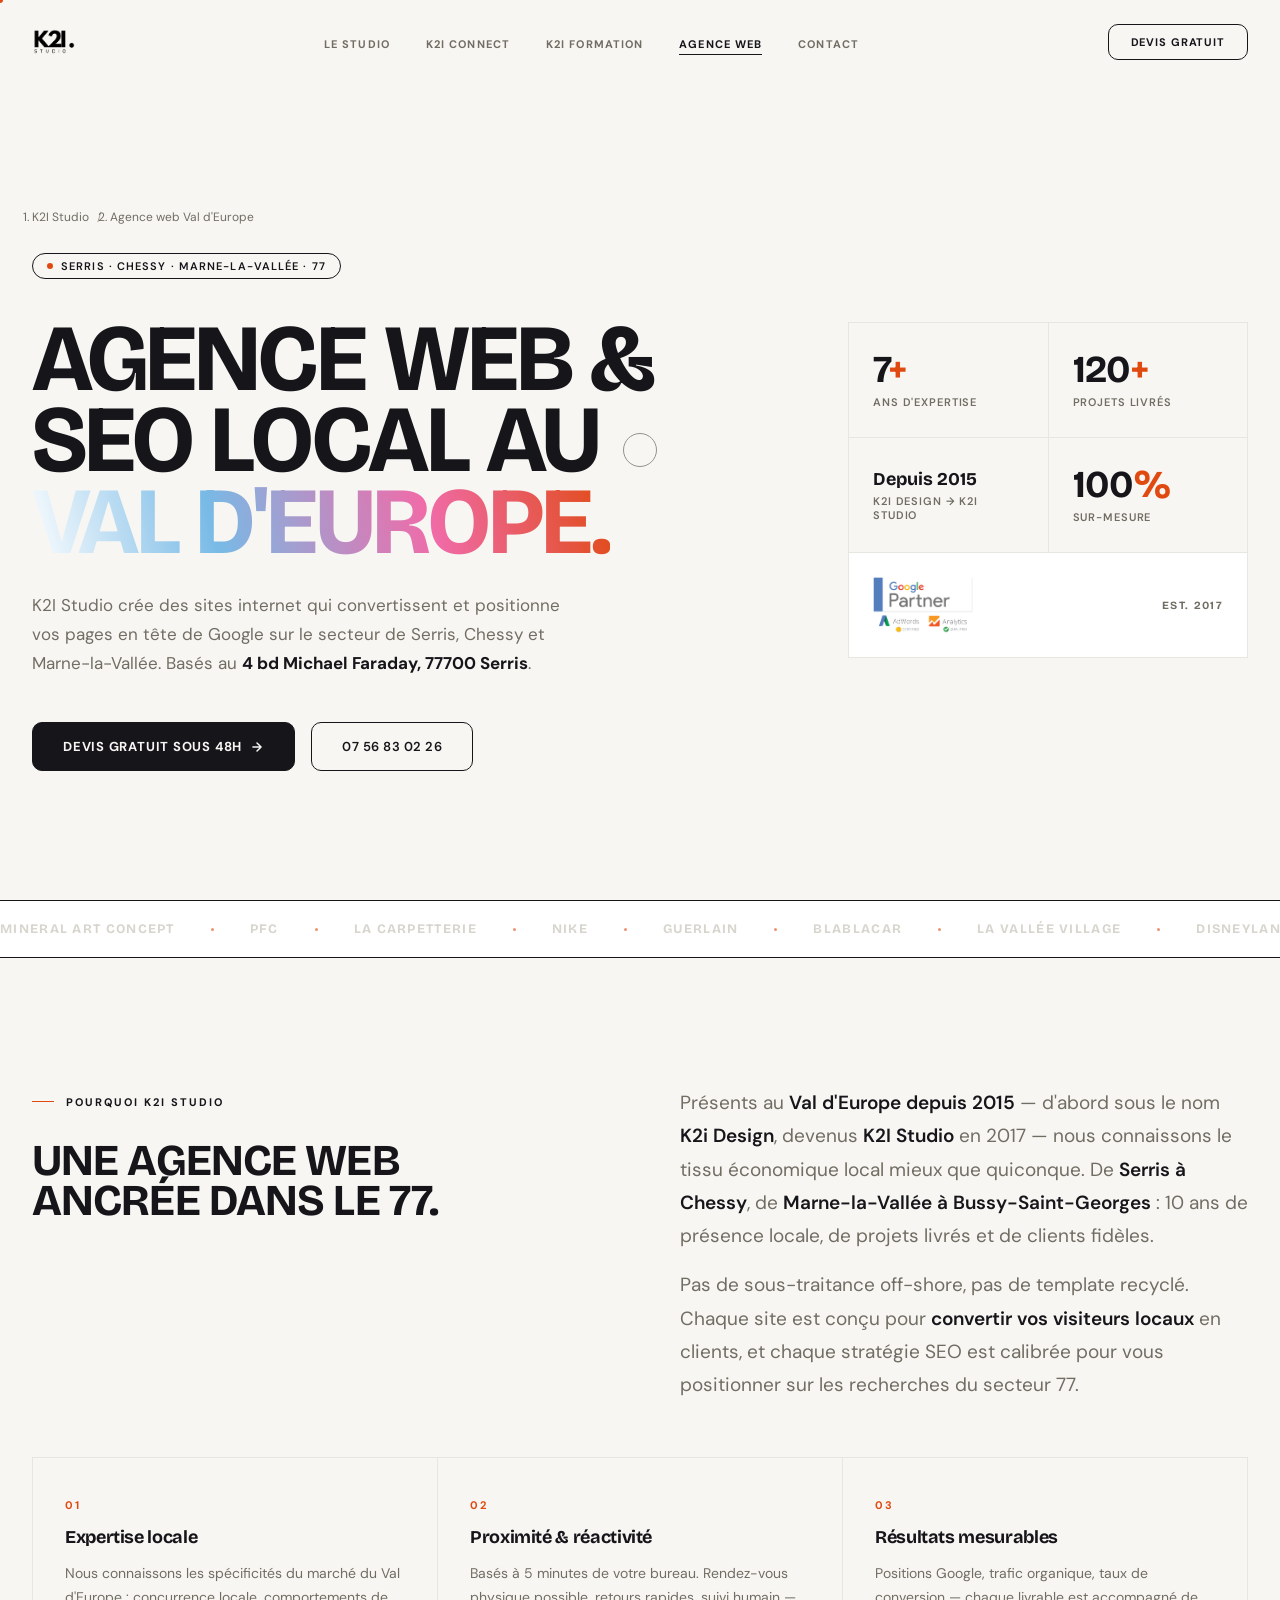
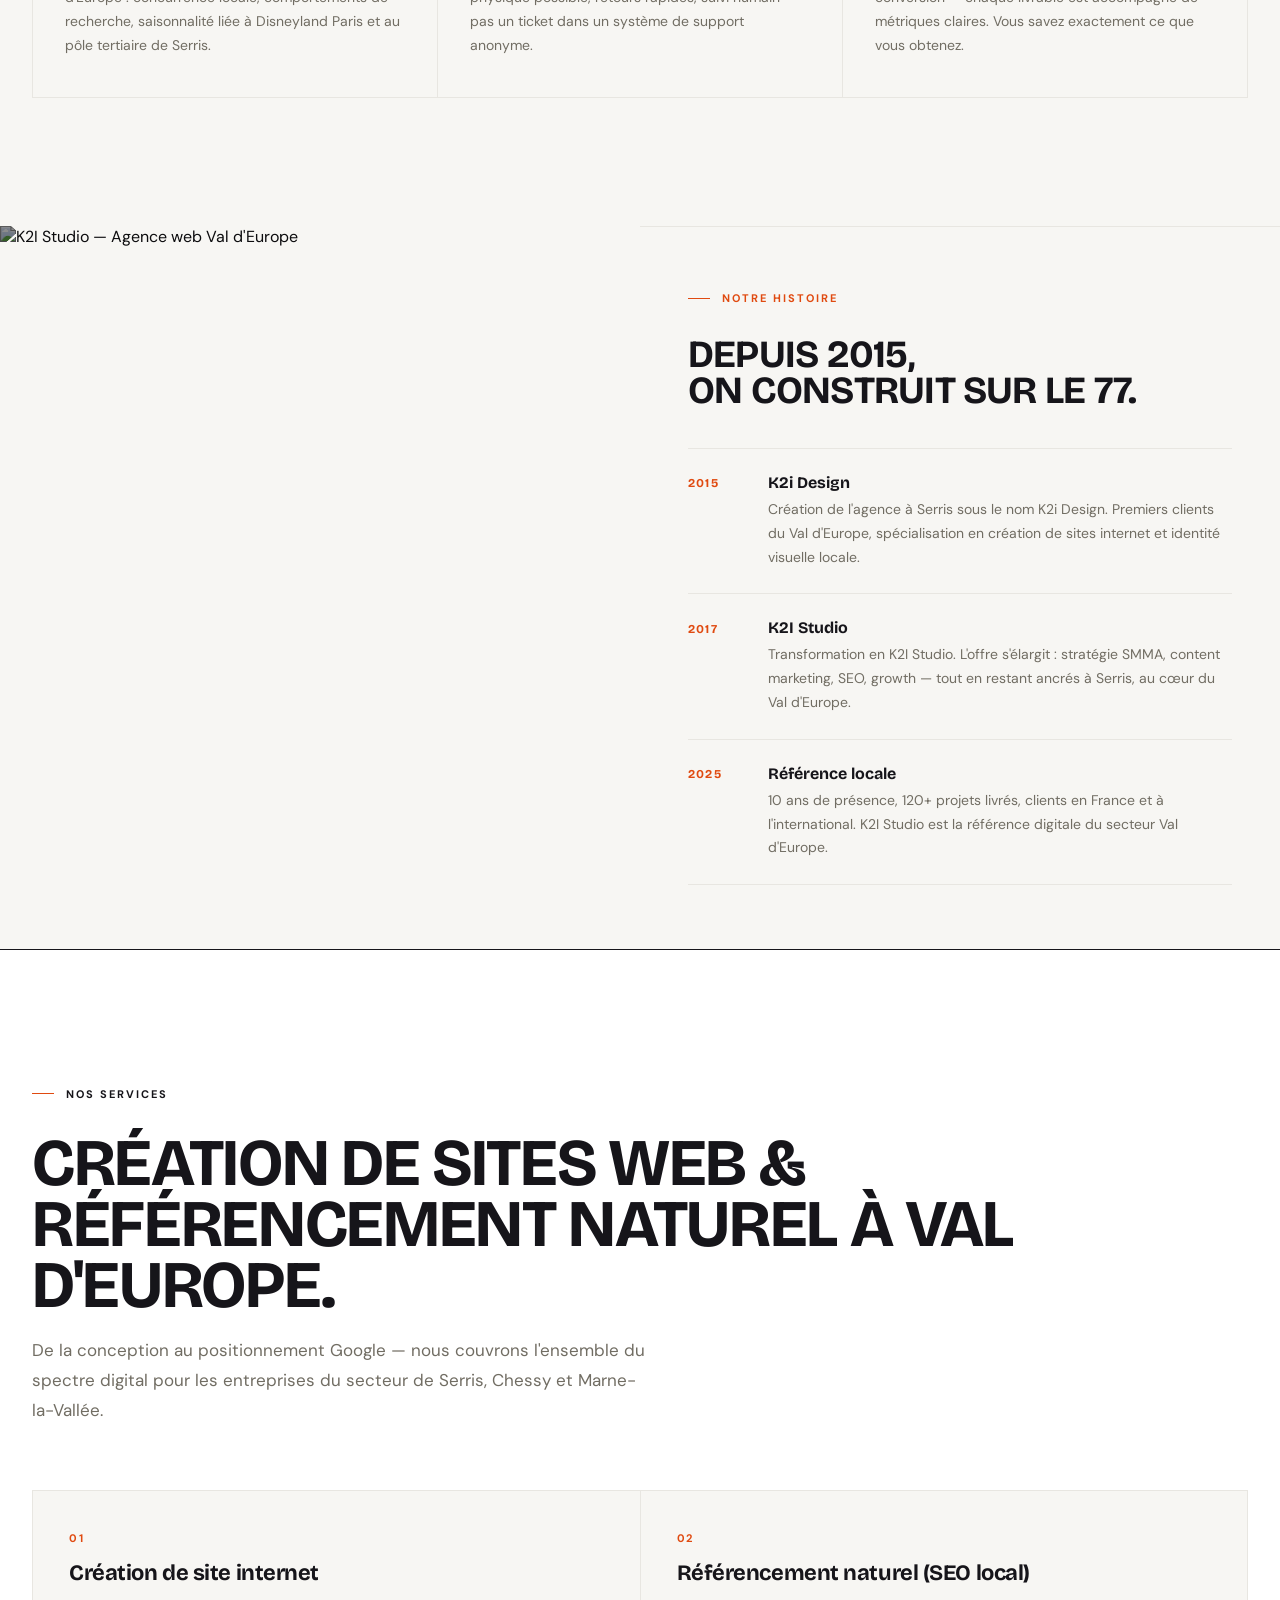
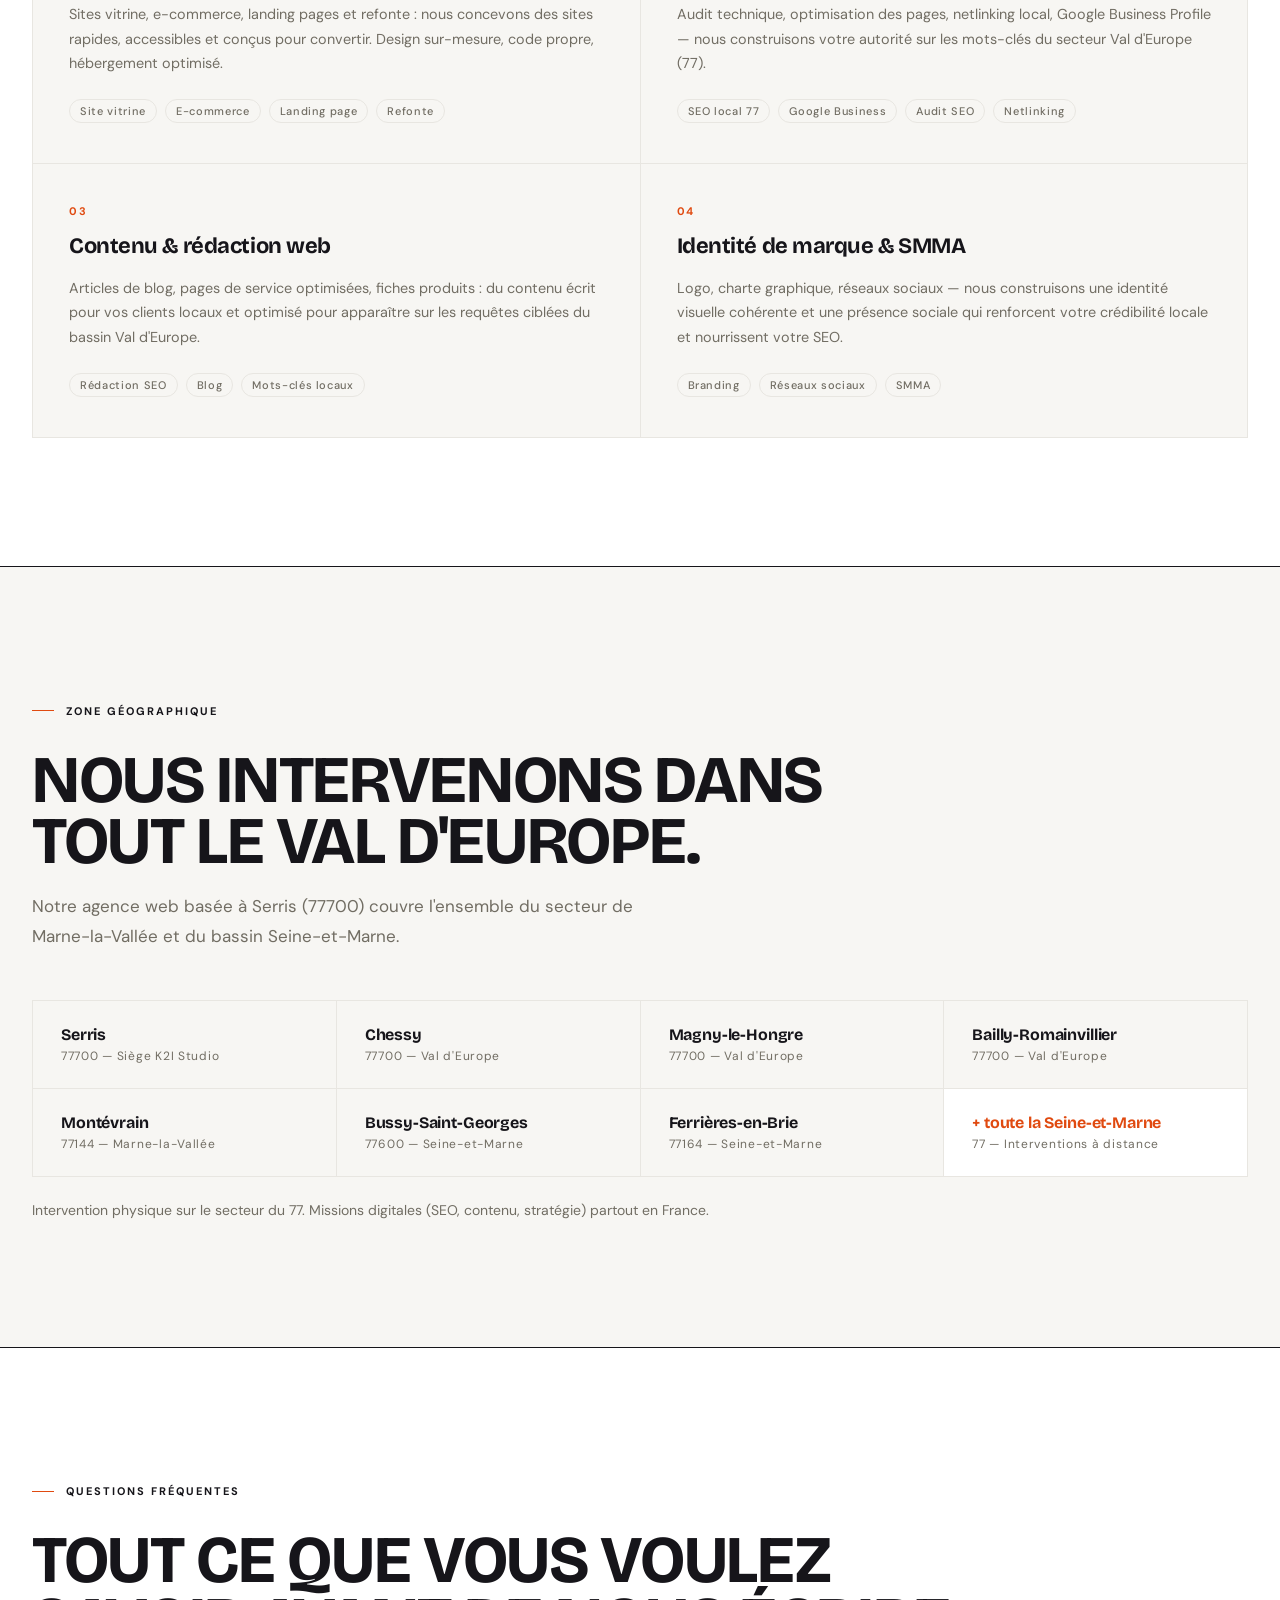
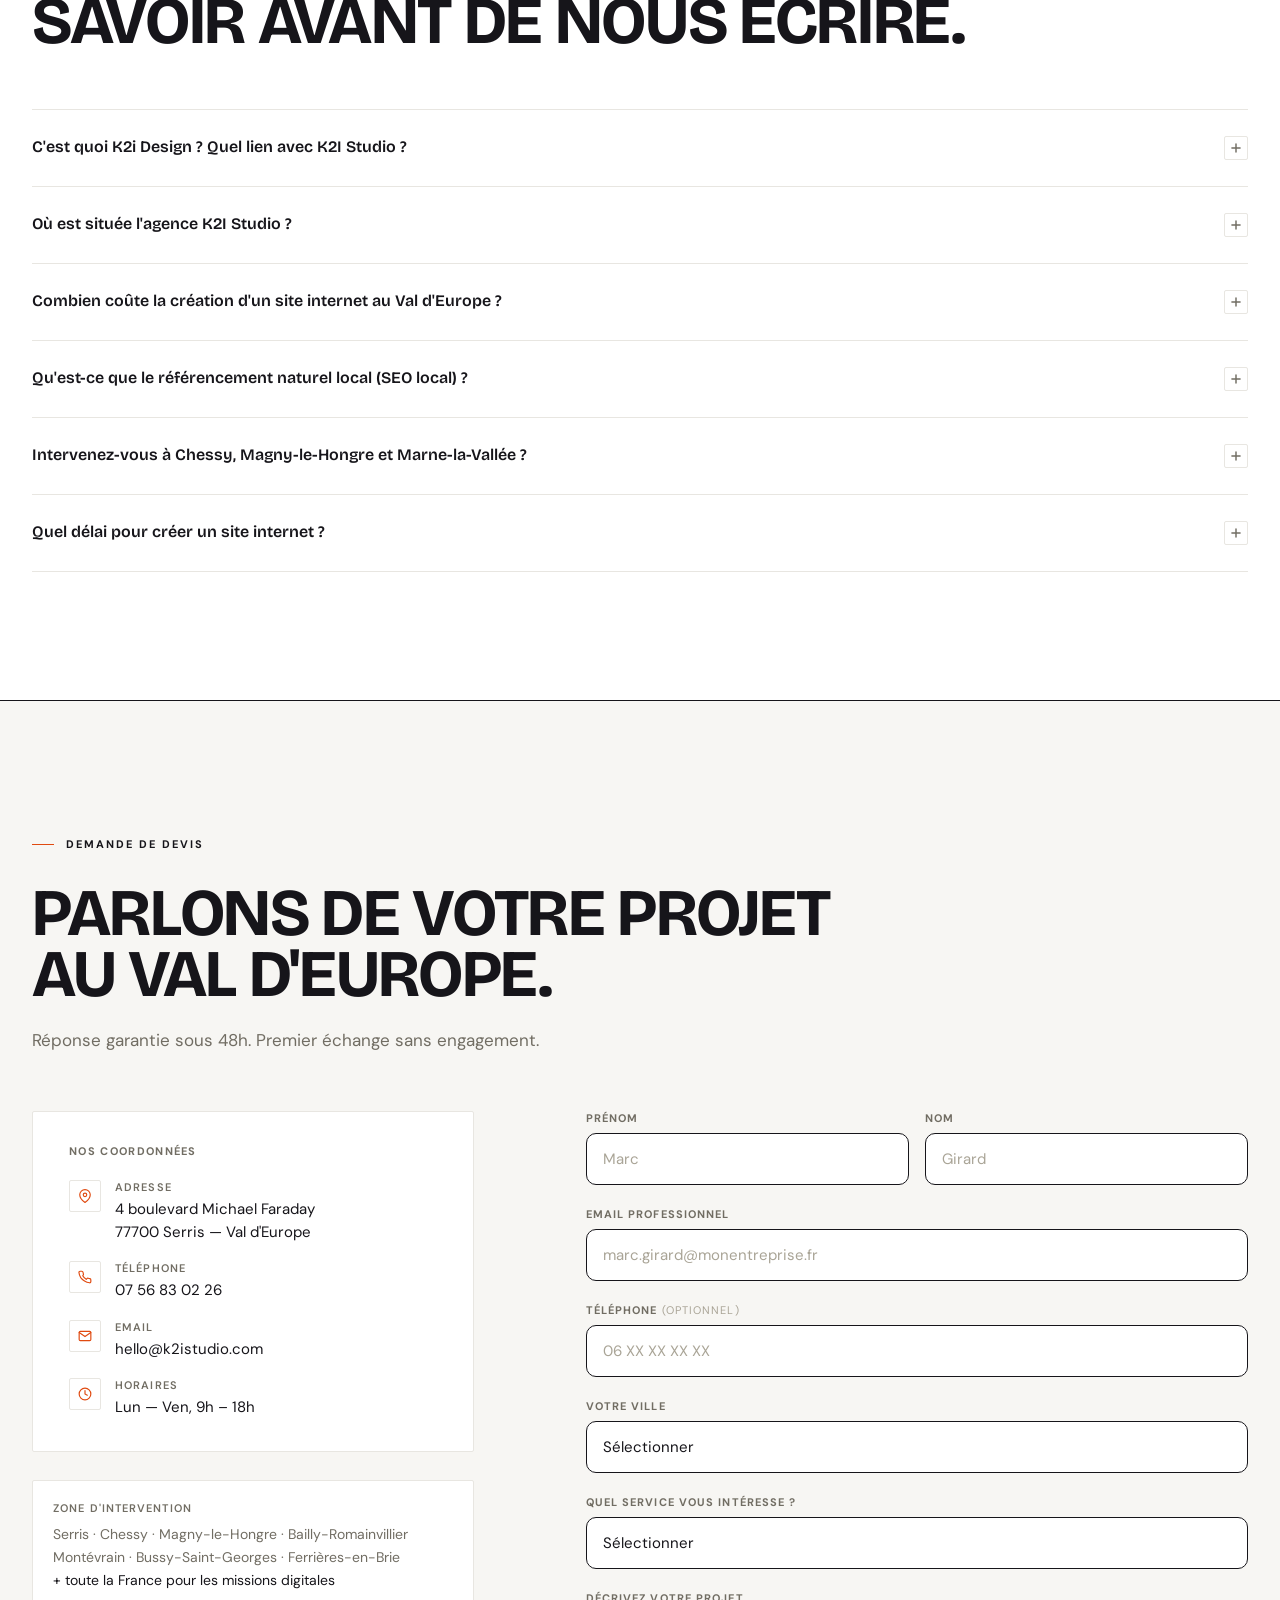
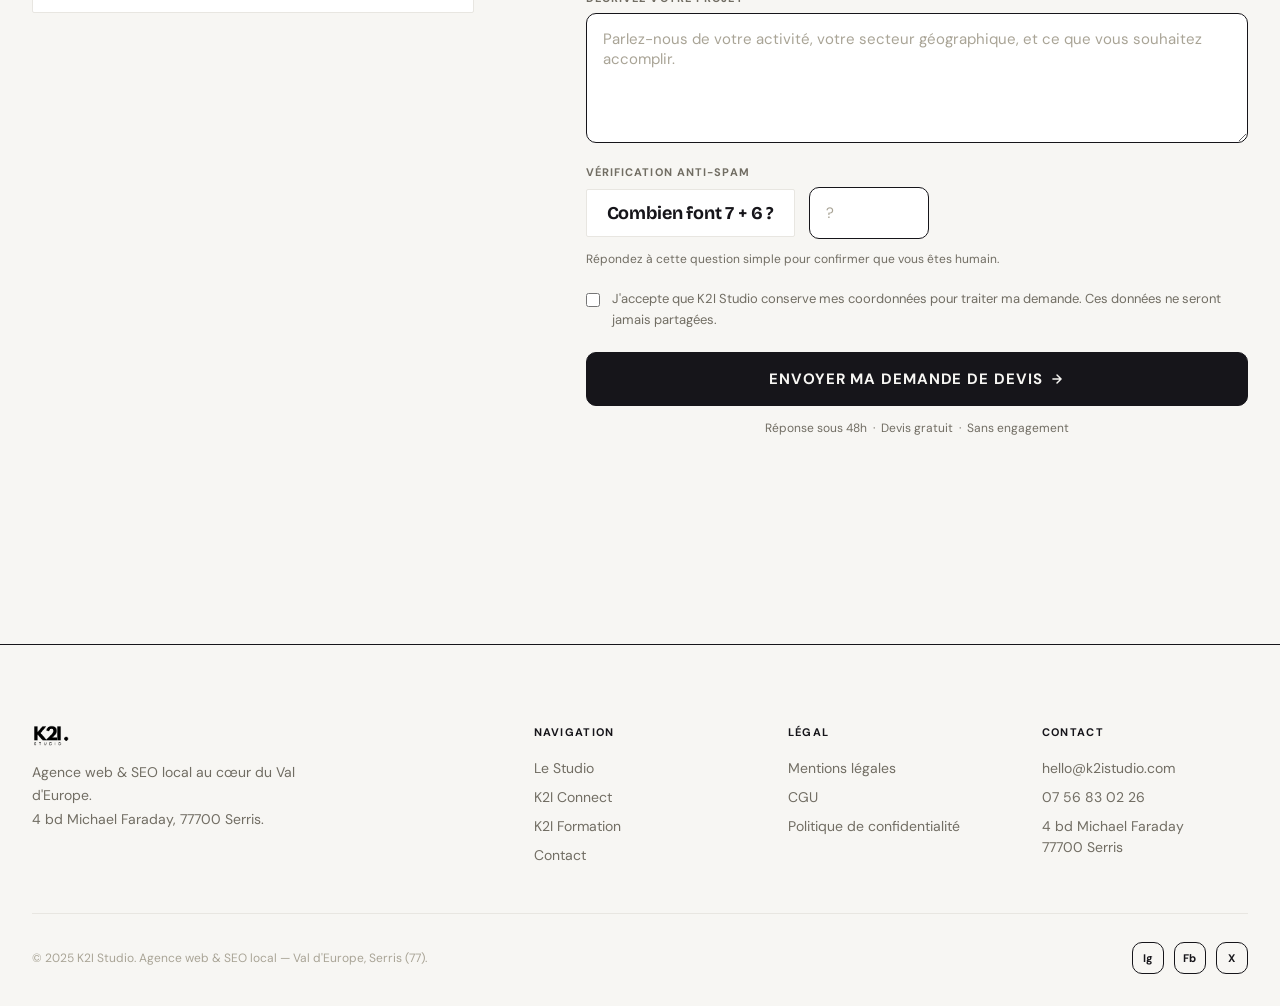
==== commit 0d97688a: "Sphere liquide reactive au curseur, bords ronds, et nouveaux favicons La sphere garde un bord de cer" ====
--- a/agence-web-val-deurope.html
+++ b/agence-web-val-deurope.html
@@ -2,6 +2,7 @@
 <html lang="fr">
 <head>
   <meta charset="UTF-8">
+  <link rel="icon" href="/favicon.ico" sizes="any">
   <link rel="icon" type="image/png" sizes="32x32" href="/img/favicon-k2i.png">
   <link rel="apple-touch-icon" href="/apple-touch-icon.png">
   <meta name="viewport" content="width=device-width, initial-scale=1.0">
--- a/style.css
+++ b/style.css
@@ -1,11 +1,11 @@
 /* ─── DESIGN TOKENS ─────────────────────────────────────────────── */
 :root {
-  --parchment:  #ece9e1;
-  --parchment-2:#e2ded3;
+  --parchment:  #f7f6f3;
+  --parchment-2:#f0efeb;
   --ink:        #16151a;
   --paper:      #ffffff;
-  --ash:        #d9d5c9;
-  --stone:      #c7c3b6;
+  --ash:        #e8e6e1;
+  --stone:      #d7d5cd;
   --muted:      #716d63;
   --dim:        #a9a496;
   --accent:     #e04a10;
@@ -45,18 +45,24 @@
 }
 .cursor-dot {
   width: 6px; height: 6px; border-radius: 50%;
-  background: var(--ink);
+  background: var(--accent);
 }
 .cursor-ring {
   width: 34px; height: 34px; border-radius: 50%;
   border: 1px solid var(--ink);
-  transition: width 0.3s var(--ease), height 0.3s var(--ease), opacity 0.3s ease, border-color 0.3s ease, background 0.3s ease;
-  opacity: 0.55;
-}
+  transition: width 0.3s var(--ease), height 0.3s var(--ease), opacity 0.3s ease, background 0.3s ease, border-color 0.3s ease;
+  opacity: 0.45;
+  background: transparent;
+}
+/* Text links: ring just highlights in accent, never fills — text stays fully legible */
+.cursor-ring.is-text {
+  width: 40px; height: 40px;
+  border-color: var(--accent); opacity: 0.9;
+}
+/* Surface elements (buttons, cards, images): soft translucent glow, never opaque */
 .cursor-ring.is-active {
-  width: 64px; height: 64px;
-  background: var(--ink); opacity: 1;
-  mix-blend-mode: normal;
+  width: 60px; height: 60px;
+  background: rgba(22,21,26,0.05); border-color: rgba(22,21,26,0.12); opacity: 1;
 }
 .cursor-ring.is-active ~ .cursor-dot,
 body.cursor-hover .cursor-dot { opacity: 0; }
@@ -252,27 +258,42 @@
 
 .hero-actions { display: flex; align-items: center; gap: 1rem; flex-wrap: wrap; }
 
-/* ─── HERO SPHERE ────────────────────────────────────────────────── */
-.hero-sphere {
+/* ─── HERO SPHERE (liquid gradient blob) ──────────────────────────
+   Two layers on purpose: the outer -wrap is the ONLY element the scroll
+   parallax script touches (data-parallax sets its transform on scroll),
+   while the inner .hero-sphere owns the continuous CSS animation. Putting
+   both transforms on one element made the parallax JS stomp the keyframe
+   animation on every scroll tick, which read as stuttery/janky. */
+.hero-sphere-wrap {
   position: absolute; top: 50%; right: -6%;
   width: min(46vw, 620px); height: min(46vw, 620px);
-  transform: translateY(-50%);
-  border-radius: 50%;
-  background: var(--gradient-sphere);
-  filter: blur(2px);
+  transform: translateY(calc(-50% + var(--parallax-y, 0px)));
   z-index: 0;
-  opacity: 0.92;
-  animation: sphereFloat 10s ease-in-out infinite;
   will-change: transform;
 }
-@keyframes sphereFloat {
-  0%, 100% { transform: translateY(-50%) scale(1); }
-  50% { transform: translateY(calc(-50% - 18px)) scale(1.015); }
-}
-@media (max-width: 1024px) { .hero-sphere { right: -18%; opacity: 0.75; } }
+/* Soft ambient bleed behind the crisp disc, echoing the reference's glow */
+.hero-sphere-wrap::before {
+  content: ''; position: absolute; inset: -10%;
+  border-radius: 50%; background: var(--gradient-sphere);
+  filter: blur(70px); opacity: 0.32; z-index: -1;
+}
+.hero-sphere {
+  width: 100%; height: 100%; border-radius: 50%;
+  overflow: hidden;
+  opacity: 0.98;
+  filter: saturate(1.12);
+  animation: sphereDrift 24s ease-in-out infinite;
+  will-change: transform;
+}
+.hero-sphere svg { display: block; width: 100%; height: 100%; }
+@keyframes sphereDrift {
+  0%, 100% { transform: scale(1) rotate(0deg); }
+  50%      { transform: scale(1.035) rotate(5deg); }
+}
+@media (max-width: 1024px) { .hero-sphere-wrap { right: -18%; } .hero-sphere { opacity: 0.78; } }
 @media (max-width: 768px) {
-  .hero-sphere { width: 82vw; height: 82vw; right: -30%; top: 16%; transform: none; opacity: 0.55; }
-  @keyframes sphereFloat { 0%,100%{transform:translateY(0);} 50%{transform:translateY(-10px);} }
+  .hero-sphere-wrap { width: 82vw; height: 82vw; right: -30%; top: 16%; transform: translateY(var(--parallax-y, 0px)); }
+  .hero-sphere { opacity: 0.6; }
 }
 
 .ring-ornament {
@@ -291,8 +312,8 @@
   display: grid;
   grid-template-columns: 1fr 1fr;
   gap: 1px;
-  background: var(--ink);
-  border: 1px solid var(--ink);
+  background: var(--ash);
+  border: 1px solid var(--ash);
   width: 100%;
   max-width: 400px;
 }
@@ -380,27 +401,28 @@
 .services-list { margin-top: 4rem; }
 .service-row {
   display: grid; grid-template-columns: 1fr 1fr;
-  border-top: 1px solid var(--ink);
+  border-top: 1px solid var(--ash);
   position: relative; overflow: hidden;
 }
 .service-row::before {
-  content: ''; position: absolute; top: 0; bottom: 0; left: -100%; width: 100%;
-  background: var(--ink); z-index: 0;
-  transition: left 0.6s var(--ease);
-}
-.service-row:hover::before { left: 0; }
-.service-row:last-child { border-bottom: 1px solid var(--ink); }
+  content: ''; position: absolute; top: 0; bottom: 0; left: 0; width: 4px;
+  background: var(--gradient-sphere); z-index: 0;
+  transform: scaleY(0); transform-origin: top;
+  transition: transform 0.5s var(--ease);
+}
+.service-row:hover::before { transform: scaleY(1); }
+.service-row:last-child { border-bottom: 1px solid var(--ash); }
 @media (max-width: 768px) { .service-row { grid-template-columns: 1fr; } }
 
 .service-content {
   padding: 3rem 2.5rem;
   display: flex; flex-direction: column; justify-content: space-between;
-  border-right: 1px solid var(--ink);
+  border-right: 1px solid var(--ash);
   position: relative; z-index: 1;
-  transition: color 0.4s ease;
-}
-.service-row:hover .service-content { color: var(--parchment); }
-.service-row.odd .service-content { order: 2; border-right: none; border-left: 1px solid var(--ink); }
+  transition: background 0.4s ease;
+}
+.service-row:hover .service-content { background: var(--paper); }
+.service-row.odd .service-content { order: 2; border-right: none; border-left: 1px solid var(--ash); }
 .service-row.odd .service-index { order: 1; }
 @media (max-width: 768px) {
   .service-row.odd .service-content { order: 1; border-left: none; }
@@ -412,7 +434,9 @@
   padding: 3rem 2.5rem;
   display: flex; flex-direction: column; justify-content: flex-end; align-items: flex-start;
   position: relative; z-index: 1;
-}
+  transition: background 0.4s ease;
+}
+.service-row:hover .service-index { background: var(--paper); }
 .service-num {
   font-family: 'Bricolage Grotesque', sans-serif;
   font-size: clamp(4rem, 7vw, 6.5rem);
@@ -420,7 +444,7 @@
   letter-spacing: -0.015em; line-height: 1;
   transition: color 0.4s ease;
 }
-.service-row:hover .service-num { color: rgba(236,233,225,0.25); }
+.service-row:hover .service-num { color: var(--stone); }
 .service-tag {
   font-size: 0.6875rem; font-weight: 700;
   letter-spacing: 0.12em; text-transform: uppercase; color: var(--accent);
@@ -432,14 +456,10 @@
   letter-spacing: -0.01em; color: var(--ink);
   margin-bottom: 0.875rem; line-height: 1.08;
   text-transform: uppercase;
-  transition: color 0.4s ease;
-}
-.service-row:hover .service-name { color: var(--parchment); }
+}
 .service-desc {
   font-size: 0.9375rem; line-height: 1.7; color: var(--muted); max-width: 42ch;
-  transition: color 0.4s ease;
-}
-.service-row:hover .service-desc { color: var(--stone); }
+}
 .service-link {
   margin-top: 1.75rem;
   display: inline-flex; align-items: center; gap: 0.5rem;
@@ -447,8 +467,7 @@
   text-decoration: none; letter-spacing: 0.02em;
   transition: gap 0.3s var(--ease), color 0.3s ease;
 }
-.service-row:hover .service-link { color: var(--parchment); }
-.service-link:hover { gap: 0.875rem; }
+.service-link:hover { gap: 0.875rem; color: var(--accent); }
 .service-link svg { transition: transform 0.3s var(--ease); }
 .service-link:hover svg { transform: translateX(3px); }
 
@@ -478,7 +497,7 @@
 .approach-grid {
   margin-top: 4rem;
   display: grid; grid-template-columns: repeat(3, 1fr);
-  gap: 1px; background: var(--ink); border: 1px solid var(--ink);
+  gap: 1px; background: var(--ash); border: 1px solid var(--ash);
 }
 @media (max-width: 768px) { .approach-grid { grid-template-columns: 1fr; } }
 .approach-cell {
@@ -493,16 +512,16 @@
 
 /* ─── CTA SECTION ────────────────────────────────────────────────── */
 .cta-band {
-  padding: 8rem 2rem; background: var(--ink); color: var(--parchment);
-  border-top: 1px solid var(--ink);
-  border-bottom: 1px solid var(--ink);
+  padding: 8rem 2rem; background: var(--paper); color: var(--ink);
+  border-top: 1px solid var(--ash);
+  border-bottom: 1px solid var(--ash);
   position: relative; overflow: hidden;
 }
 .cta-band::before {
   content: ''; position: absolute; width: 46vw; height: 46vw; max-width: 620px; max-height: 620px;
   border-radius: 50%; background: var(--gradient-sphere);
   right: -14%; top: 50%; transform: translateY(-50%);
-  opacity: 0.35; filter: blur(30px); pointer-events: none;
+  opacity: 0.5; filter: blur(50px); pointer-events: none;
 }
 .cta-band-inner {
   max-width: 1400px; margin: 0 auto;
@@ -513,12 +532,12 @@
 .cta-title {
   font-family: 'Bricolage Grotesque', sans-serif;
   font-size: clamp(2.25rem, 4.6vw, 3.75rem);
-  font-weight: 700; letter-spacing: -0.02em; line-height: 0.95; color: var(--parchment);
+  font-weight: 700; letter-spacing: -0.02em; line-height: 0.95; color: var(--ink);
   text-transform: uppercase;
 }
-.cta-sub { font-size: 1.0625rem; line-height: 1.7; color: var(--stone); max-width: 48ch; margin-top: 1rem; }
-.cta-band .btn-primary { background: var(--parchment); color: var(--ink); border-color: var(--parchment); }
-.cta-band .btn-primary:hover { background: transparent; color: var(--parchment); }
+.cta-sub { font-size: 1.0625rem; line-height: 1.7; color: var(--muted); max-width: 48ch; margin-top: 1rem; }
+.cta-band .btn-primary { background: var(--ink); color: var(--parchment); border-color: var(--ink); }
+.cta-band .btn-primary:hover { background: transparent; color: var(--ink); }
 
 /* ─── ZONES SEO ──────────────────────────────────────────────────── */
 .zones-seo-wrap { border-top: 1px solid var(--ink); background: var(--paper); }
@@ -600,14 +619,14 @@
 /* ─── CONNECT IMPACT ────────────────────────────────────────────── */
 .connect-impact-wrap {
   position: relative; overflow: hidden;
-  border-top: 1px solid var(--ink);
-  border-bottom: 1px solid var(--ink);
-  background: var(--ink); color: var(--parchment);
+  border-top: 1px solid var(--ash);
+  border-bottom: 1px solid var(--ash);
+  background: var(--paper); color: var(--ink);
 }
 .connect-impact-glow {
   position: absolute; inset: 0; pointer-events: none;
   background: var(--gradient-sphere);
-  opacity: 0.18; filter: blur(60px);
+  opacity: 0.14; filter: blur(70px);
 }
 .connect-impact-inner {
   position: relative; z-index: 1;
@@ -623,19 +642,19 @@
   font-family: 'Bricolage Grotesque', sans-serif;
   font-size: clamp(3rem, 7vw, 5.5rem);
   font-weight: 700; line-height: 0.95;
-  color: var(--parchment); margin: 0; text-transform: uppercase;
+  color: var(--ink); margin: 0; text-transform: uppercase;
 }
 .connect-impact-stat em { font-style: normal; background: var(--gradient-sphere); -webkit-background-clip: text; background-clip: text; color: transparent; }
 .connect-impact-right, .connect-impact-left { display: flex; flex-direction: column; gap: 0; }
 .connect-impact-card {
   display: flex; align-items: flex-start; gap: 1.25rem;
   padding: 1.75rem 0;
-  border-bottom: 1px solid rgba(236,233,225,0.15);
-}
-.connect-impact-card:first-child { border-top: 1px solid rgba(236,233,225,0.15); }
+  border-bottom: 1px solid var(--ash);
+}
+.connect-impact-card:first-child { border-top: 1px solid var(--ash); }
 .connect-impact-icon { color: var(--accent); font-size: 0.45rem; margin-top: 0.5rem; flex-shrink: 0; }
-.connect-impact-card-title { font-family: 'Bricolage Grotesque', sans-serif; font-size: 1rem; font-weight: 700; color: var(--parchment); margin-bottom: 0.35rem; }
-.connect-impact-card-sub { font-size: 0.875rem; color: var(--stone); line-height: 1.6; }
+.connect-impact-card-title { font-family: 'Bricolage Grotesque', sans-serif; font-size: 1rem; font-weight: 700; color: var(--ink); margin-bottom: 0.35rem; }
+.connect-impact-card-sub { font-size: 0.875rem; color: var(--muted); line-height: 1.6; }
 @media (max-width: 768px) {
   .connect-impact-inner { grid-template-columns: 1fr; gap: 3rem; padding: 4.5rem 1.25rem; }
   .connect-impact-stat { font-size: clamp(2.5rem, 12vw, 4rem); }
@@ -647,7 +666,7 @@
   display: grid;
   grid-template-columns: 2fr 1fr;
   grid-template-rows: 1fr 1fr;
-  gap: 1px; background: var(--ink); border: 1px solid var(--ink);
+  gap: 1px; background: var(--ash); border: 1px solid var(--ash);
 }
 @media (max-width: 768px) { .offers-grid { grid-template-columns: 1fr; grid-template-rows: auto; } }
 .offer-cell {
@@ -687,7 +706,7 @@
 .formation-grid {
   margin-top: 4rem;
   display: grid; grid-template-columns: 1fr 1fr;
-  gap: 1px; background: var(--ink); border: 1px solid var(--ink);
+  gap: 1px; background: var(--ash); border: 1px solid var(--ash);
 }
 @media (max-width: 768px) { .formation-grid { grid-template-columns: 1fr; } }
 .formation-cell {
@@ -801,7 +820,7 @@
 .portfolio-grid {
   display: grid;
   grid-template-columns: repeat(3, 1fr);
-  gap: 3px; background: var(--ink);
+  gap: 3px; background: var(--ash);
 }
 @media (max-width: 768px) { .portfolio-grid { grid-template-columns: 1fr 1fr; } }
 @media (max-width: 480px) { .portfolio-grid { grid-template-columns: 1fr; } }
@@ -839,12 +858,12 @@
 }
 .portfolio-item:hover .portfolio-arrow { transform: translateY(0); opacity: 1; color: var(--parchment); }
 
-.portfolio-bottom { display: grid; grid-template-columns: repeat(3, 1fr); gap: 3px; background: var(--ink); margin-top: 3px; }
+.portfolio-bottom { display: grid; grid-template-columns: repeat(3, 1fr); gap: 3px; background: var(--ash); margin-top: 3px; }
 @media (max-width: 768px) { .portfolio-bottom { grid-template-columns: 1fr 1fr; } }
 @media (max-width: 480px) { .portfolio-bottom { grid-template-columns: 1fr; } }
 .portfolio-bottom .portfolio-item { aspect-ratio: 3/2; }
 
-.portfolio-pair { display: grid; grid-template-columns: 1fr 1fr; gap: 3px; background: var(--ink); margin-top: 3px; }
+.portfolio-pair { display: grid; grid-template-columns: 1fr 1fr; gap: 3px; background: var(--ash); margin-top: 3px; }
 .portfolio-pair .portfolio-item { aspect-ratio: 16/9; }
 @media (max-width: 768px) { .portfolio-pair { grid-template-columns: 1fr; } }
 
@@ -852,9 +871,9 @@
 .pwl-tag { display: inline-flex; align-items: center; gap: 0.45rem; font-size: 0.72rem; font-weight: 700; letter-spacing: 0.1em; text-transform: uppercase; color: var(--ink); white-space: nowrap; }
 .pwl-line { flex: 1; height: 1px; background: var(--ash); }
 
-.portfolio-web { display: grid; grid-template-columns: 1.6fr 1fr; gap: 3px; background: var(--ink); }
+.portfolio-web { display: grid; grid-template-columns: 1.6fr 1fr; gap: 3px; background: var(--ash); }
 .portfolio-web > .portfolio-item { aspect-ratio: 16/10; }
-.portfolio-web-right { display: grid; grid-template-rows: 1fr 1fr; gap: 3px; background: var(--ink); }
+.portfolio-web-right { display: grid; grid-template-rows: 1fr 1fr; gap: 3px; background: var(--ash); }
 .portfolio-web-right .portfolio-item { aspect-ratio: unset; height: 100%; }
 .portfolio-item--web::after {
   content: '↗'; position: absolute; top: 0.9rem; right: 0.9rem;
@@ -881,14 +900,14 @@
 .portfolio-cta-label strong { color: var(--ink); font-weight: 700; }
 
 /* ─── PARTICLE STRIP ─────────────────────────────────────────────── */
-.anim-strip { position: relative; height: 280px; border-top: 1px solid var(--ink); overflow: hidden; background: var(--ink); }
+.anim-strip { position: relative; height: 280px; border-top: 1px solid var(--ash); overflow: hidden; background: var(--parchment-2); }
 @media (max-width: 768px) { .anim-strip { height: 200px; } }
 #anim-canvas { position: absolute; inset: 0; width: 100%; height: 100%; }
 .anim-strip-stats { position: absolute; inset: 0; display: flex; align-items: center; justify-content: center; gap: 3rem; z-index: 1; pointer-events: none; }
 .anim-stat { text-align: center; }
-.anim-num { display: block; font-family: 'Bricolage Grotesque', sans-serif; font-size: clamp(2.25rem, 5vw, 3.75rem); font-weight: 700; letter-spacing: -0.02em; color: var(--parchment); line-height: 1; }
-.anim-lbl { display: block; margin-top: 0.375rem; font-size: 0.6rem; font-weight: 600; letter-spacing: 0.14em; text-transform: uppercase; color: var(--stone); }
-.anim-divider { width: 1px; height: 40px; background: rgba(236,233,225,0.2); flex-shrink: 0; }
+.anim-num { display: block; font-family: 'Bricolage Grotesque', sans-serif; font-size: clamp(2.25rem, 5vw, 3.75rem); font-weight: 700; letter-spacing: -0.02em; color: var(--ink); line-height: 1; }
+.anim-lbl { display: block; margin-top: 0.375rem; font-size: 0.6rem; font-weight: 600; letter-spacing: 0.14em; text-transform: uppercase; color: var(--muted); }
+.anim-divider { width: 1px; height: 40px; background: var(--stone); flex-shrink: 0; }
 @media (max-width: 480px) { .anim-divider { display: none; } .anim-strip-stats { gap: 2rem; } }
 
 /* ─── SPOTLIGHT BORDER ───────────────────────────────────────────── */
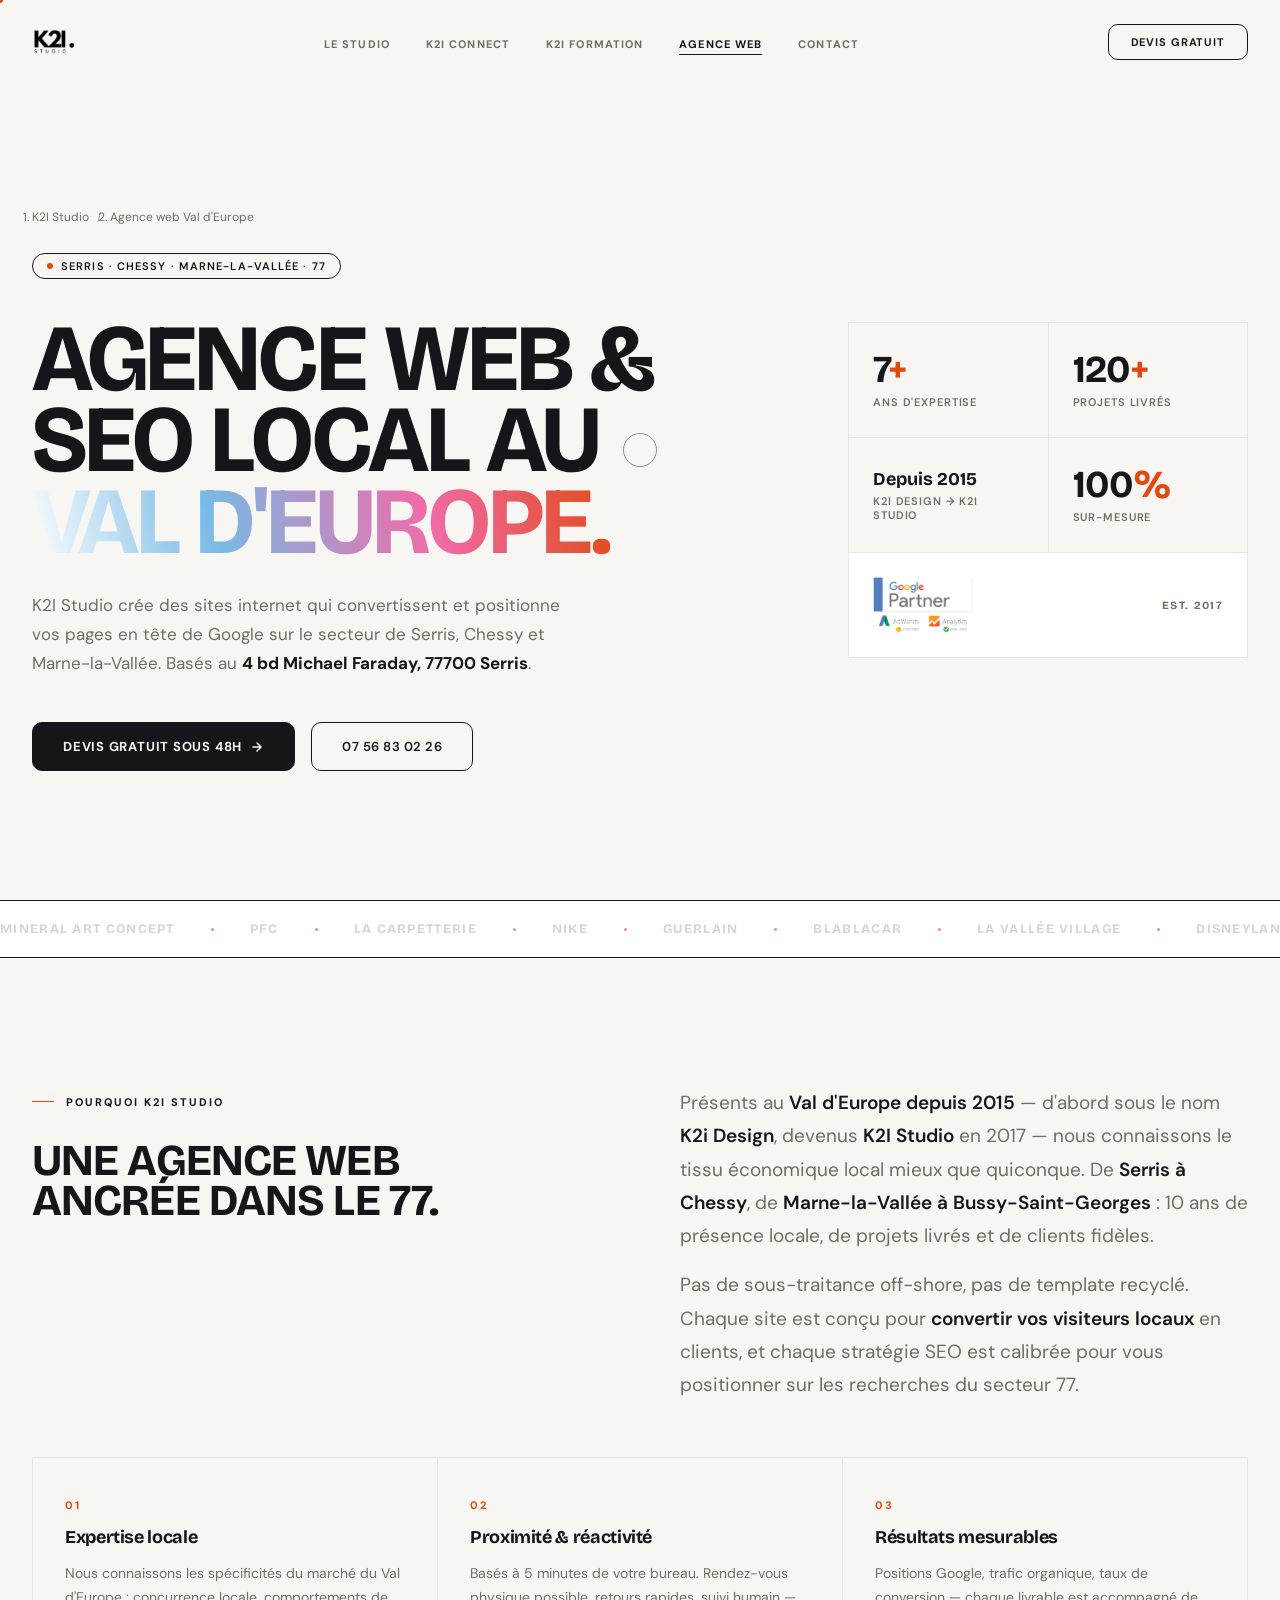
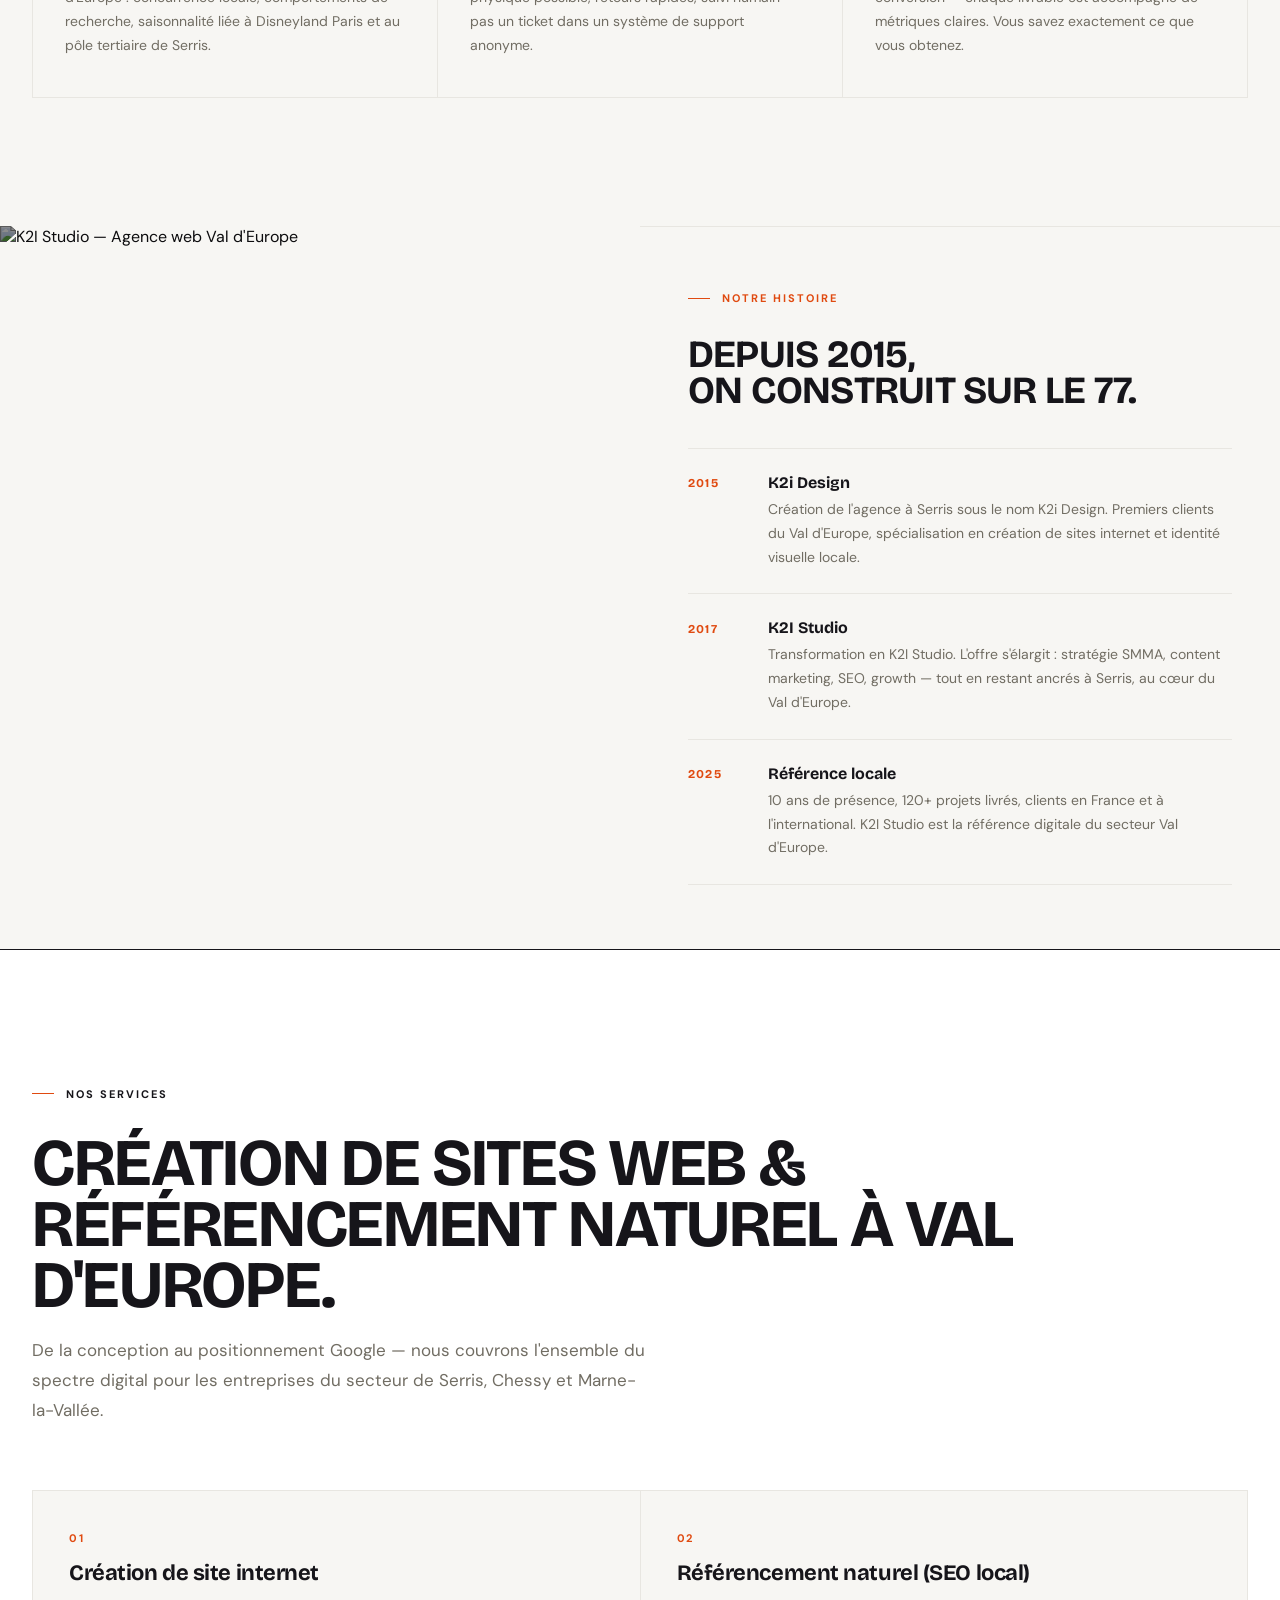
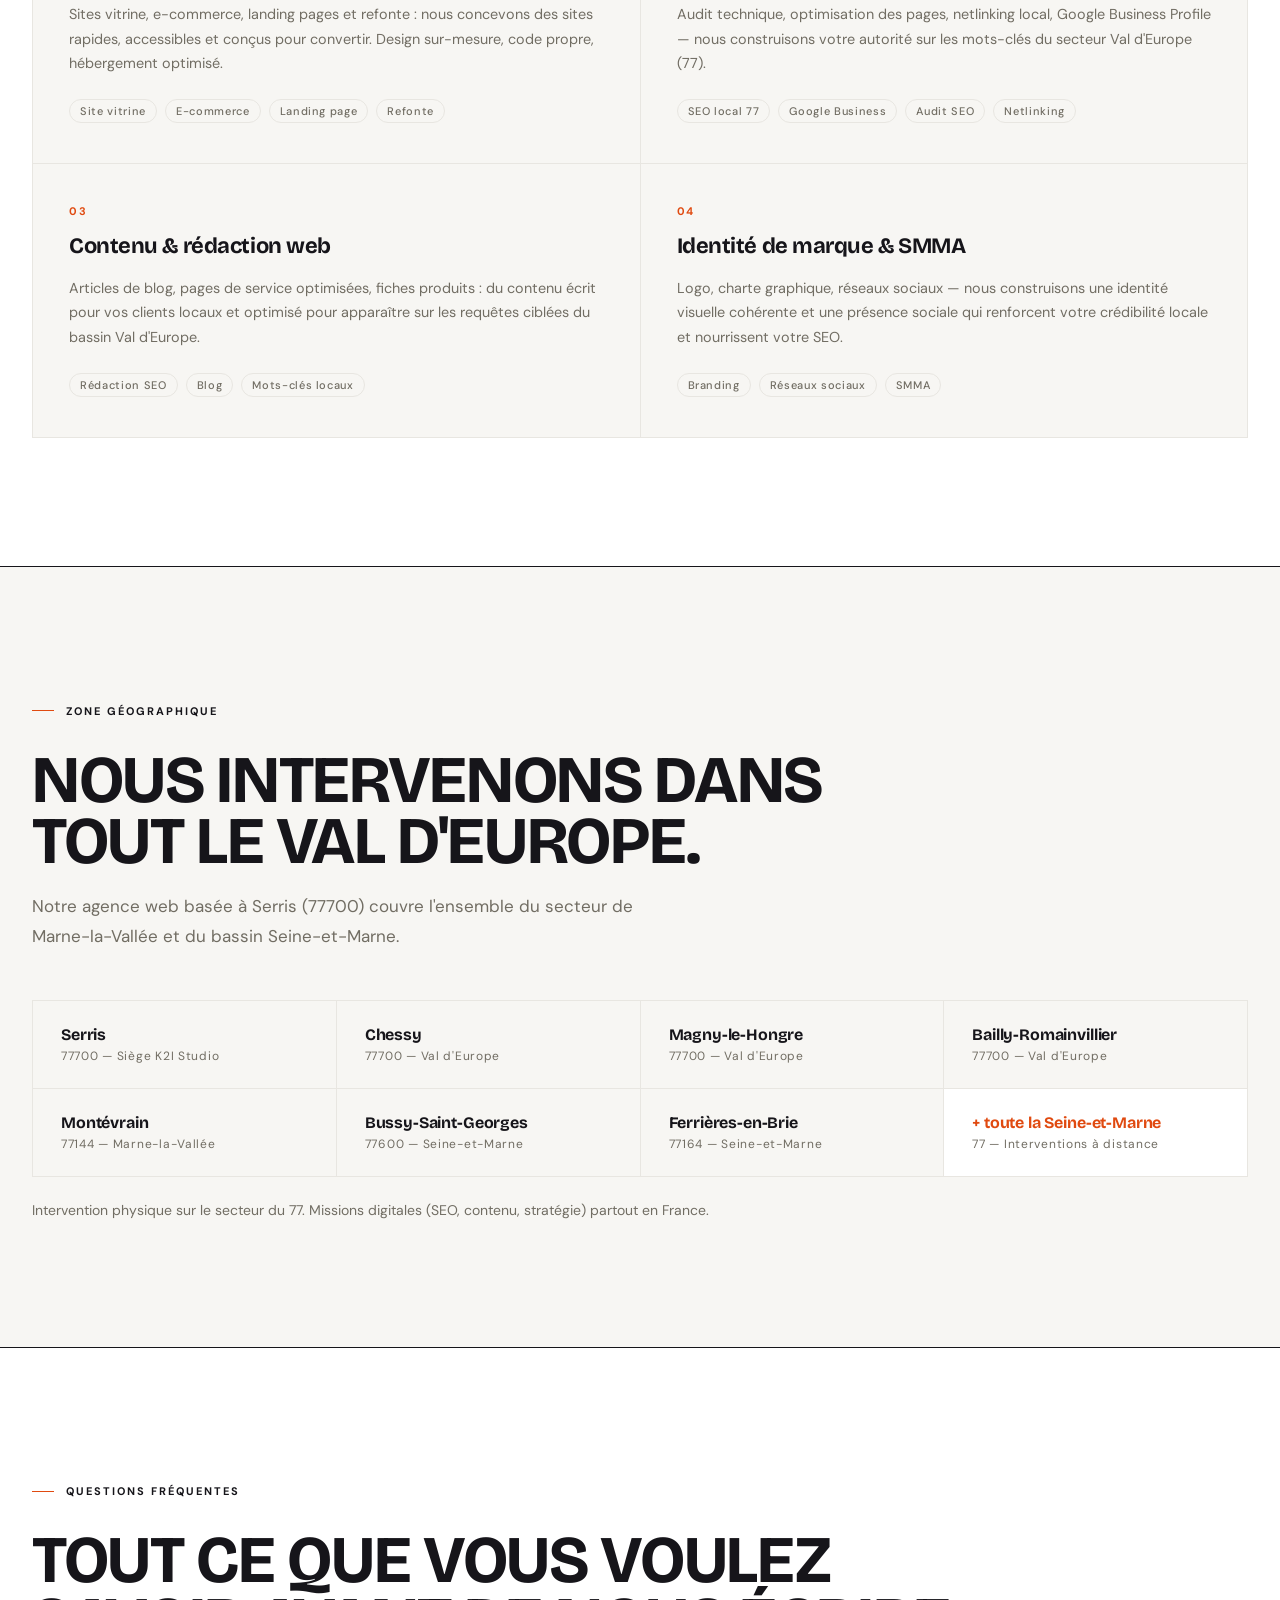
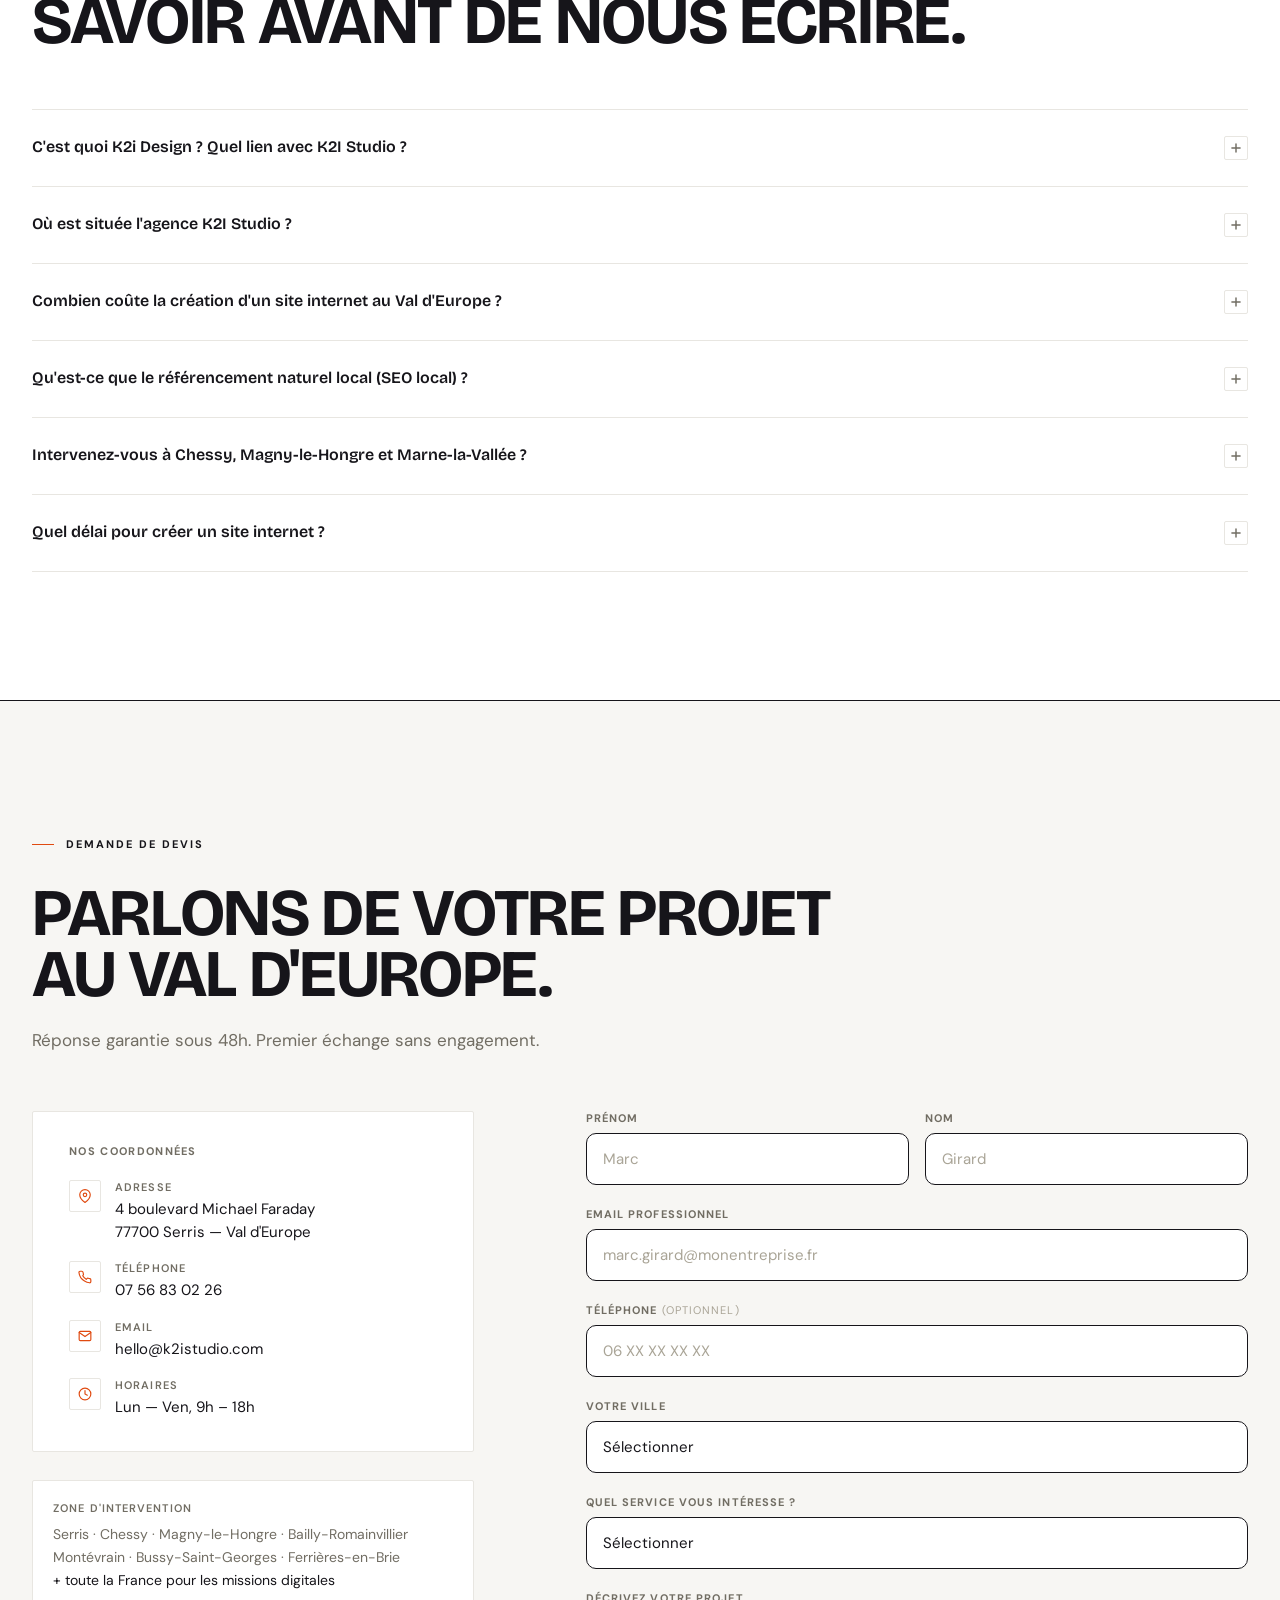
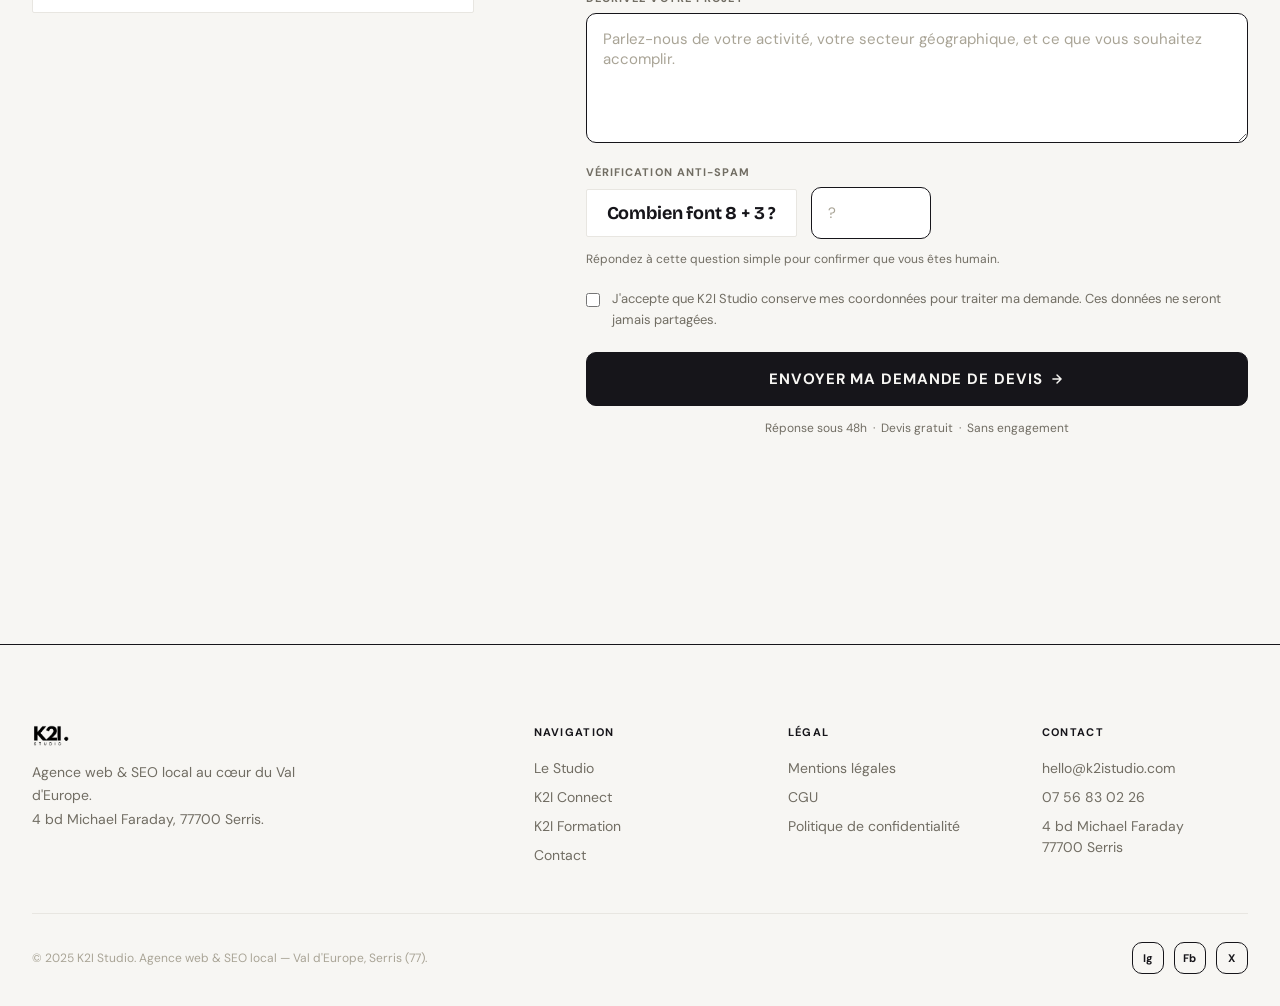
==== commit 95d44db0: "Envoie les formulaires par email via Resend Ajoute une fonction serverless Vercel (api/send-contact." ====
--- a/agence-web-val-deurope.html
+++ b/agence-web-val-deurope.html
@@ -982,7 +982,7 @@
     // ─── FORM SUBMIT ────────────────────────────────────────────
     const seoForm = document.getElementById('seo-contact-form');
     if (seoForm) {
-      seoForm.addEventListener('submit', e => {
+      seoForm.addEventListener('submit', async e => {
         e.preventDefault();
 
         // Honeypot check
@@ -999,19 +999,40 @@
         }
         errEl?.classList.remove('show');
 
-        // Success
         const btn = seoForm.querySelector('[type="submit"]');
         const orig = btn.innerHTML;
-        btn.innerHTML = 'Demande envoyée — à très vite !';
-        btn.style.background = '#2d6a30';
         btn.disabled = true;
-        setTimeout(() => {
-          btn.innerHTML = orig;
-          btn.style.background = '';
-          btn.disabled = false;
-          seoForm.reset();
-          initCaptcha();
-        }, 5000);
+        btn.innerHTML = 'Envoi en cours…';
+
+        const payload = Object.fromEntries(new FormData(seoForm).entries());
+        payload.source = 'agence-web-devis';
+
+        try {
+          const res = await fetch('/api/send-contact', {
+            method: 'POST',
+            headers: { 'Content-Type': 'application/json' },
+            body: JSON.stringify(payload),
+          });
+          if (!res.ok) throw new Error('send-contact failed');
+
+          btn.innerHTML = 'Demande envoyée — à très vite !';
+          btn.style.background = '#2d6a30';
+          setTimeout(() => {
+            btn.innerHTML = orig;
+            btn.style.background = '';
+            btn.disabled = false;
+            seoForm.reset();
+            initCaptcha();
+          }, 5000);
+        } catch (err) {
+          btn.innerHTML = 'Erreur — réessayez';
+          btn.style.background = '#b3261e';
+          setTimeout(() => {
+            btn.innerHTML = orig;
+            btn.style.background = '';
+            btn.disabled = false;
+          }, 4000);
+        }
       });
     }
   </script>
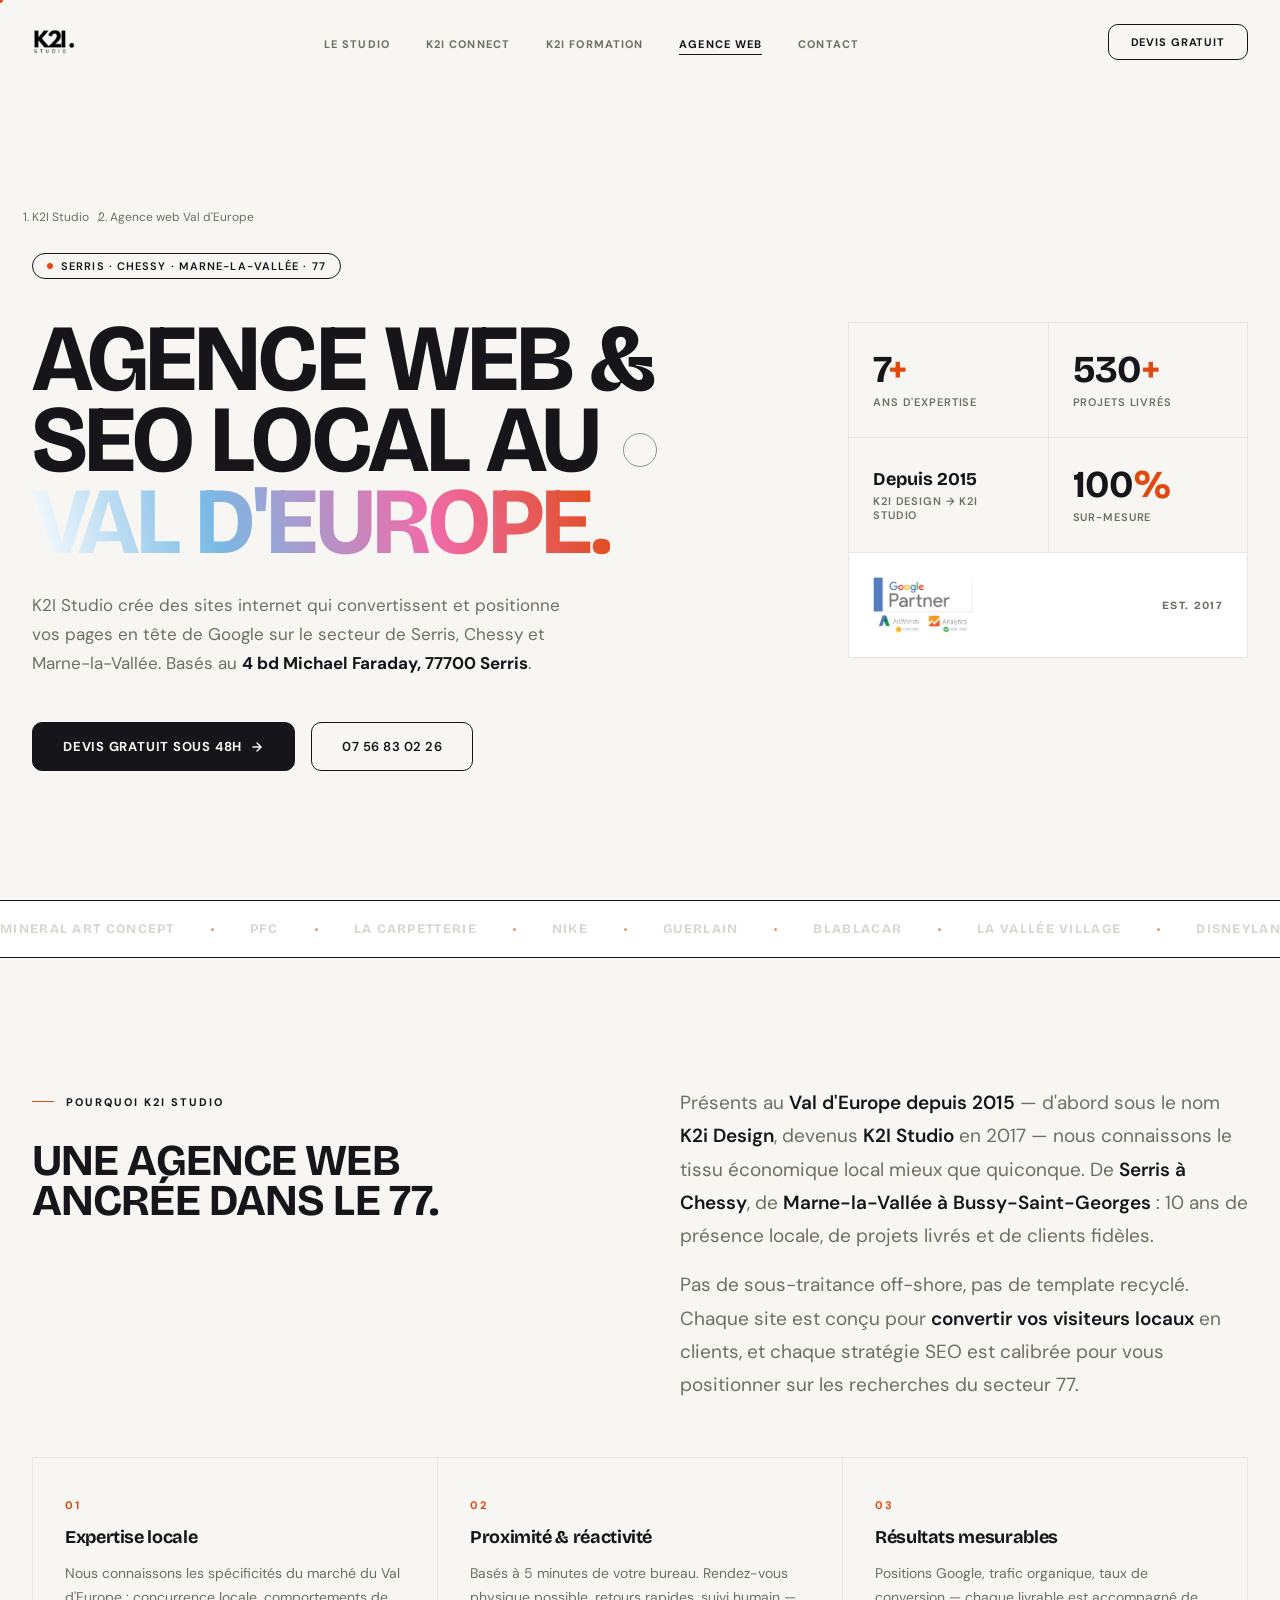
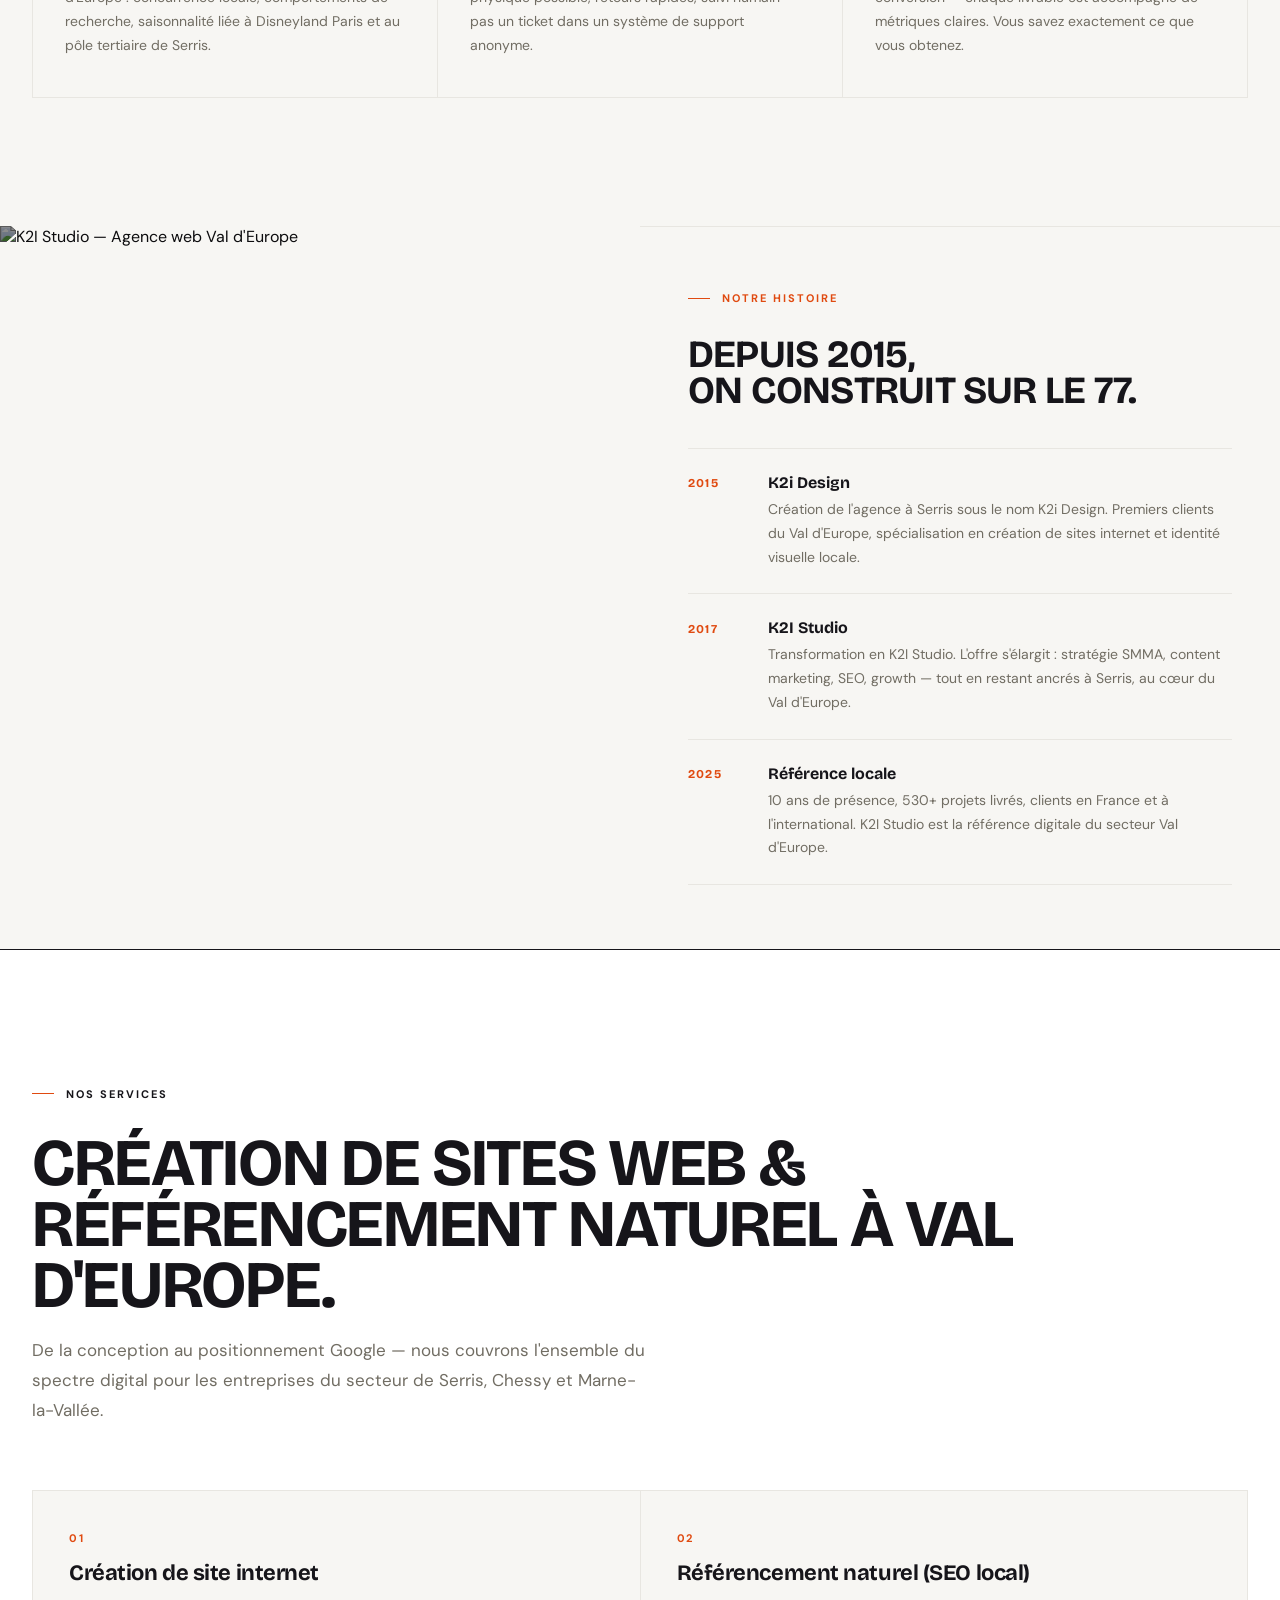
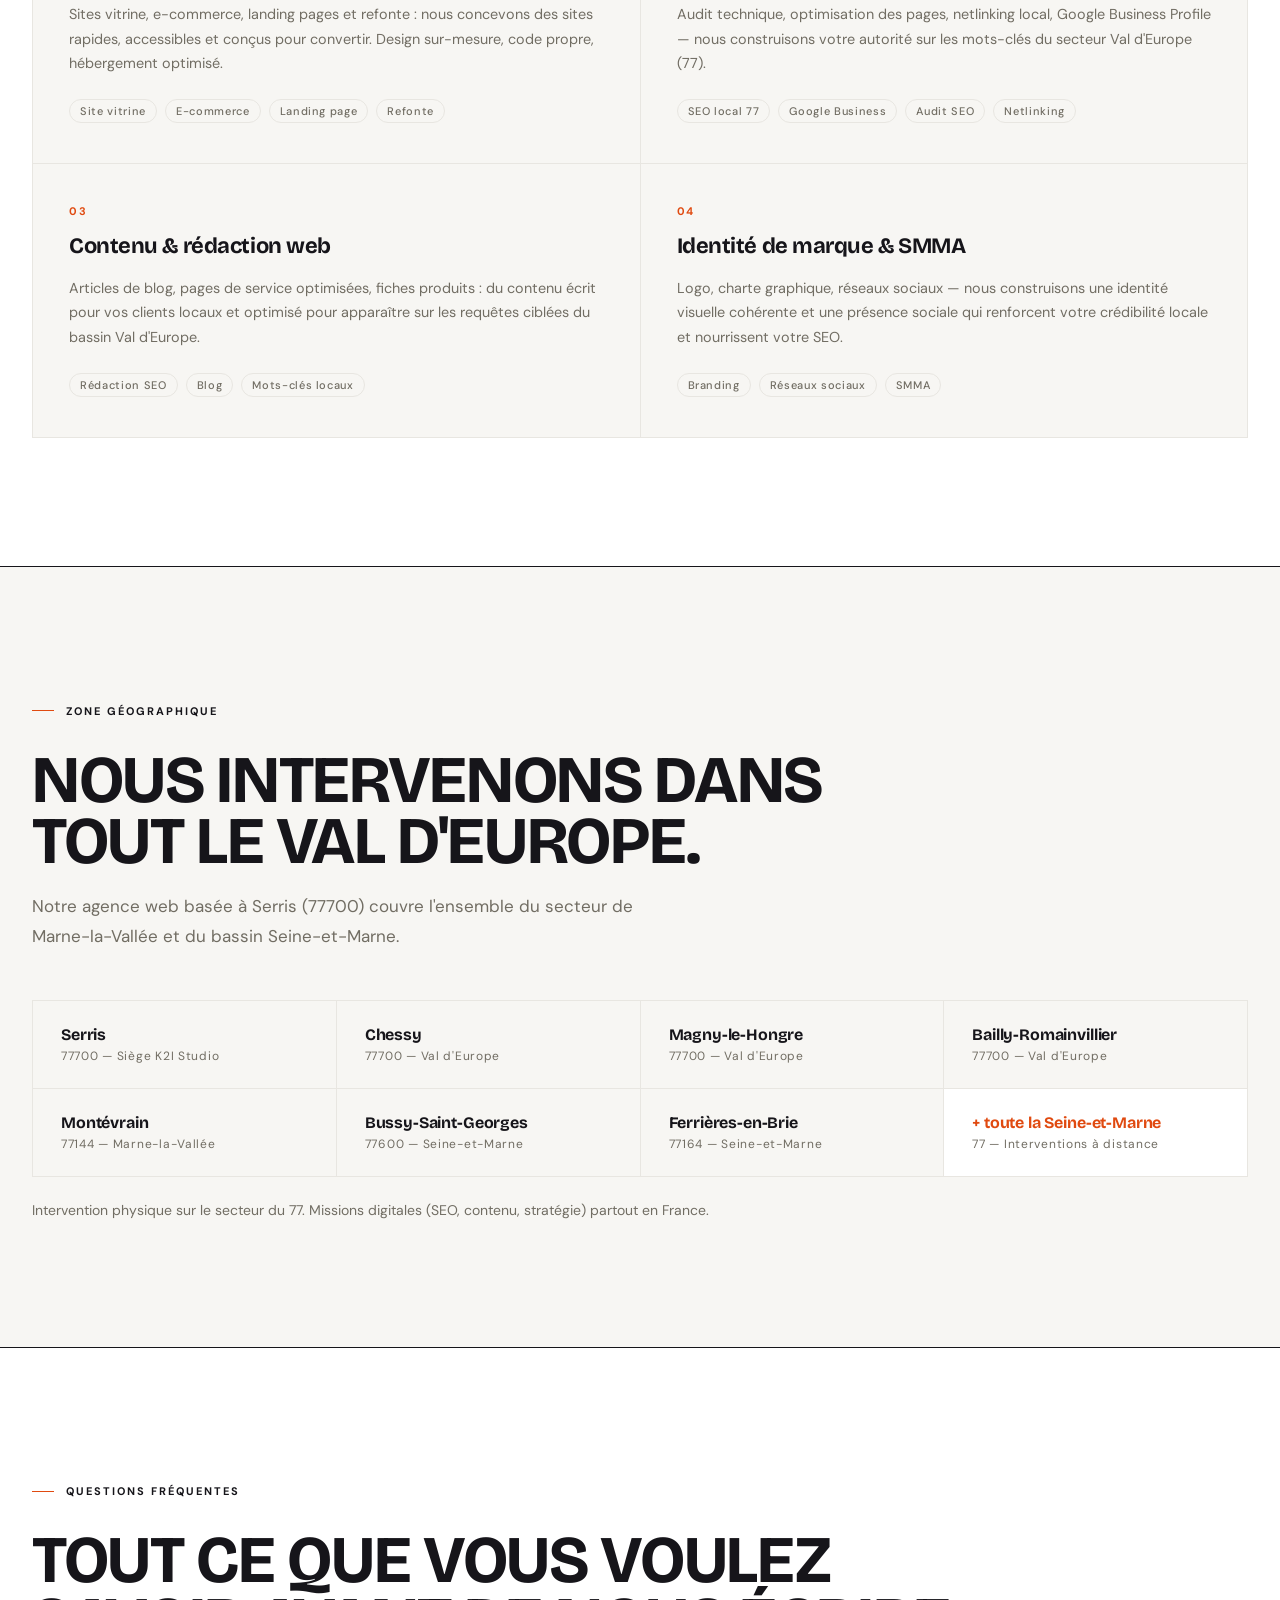
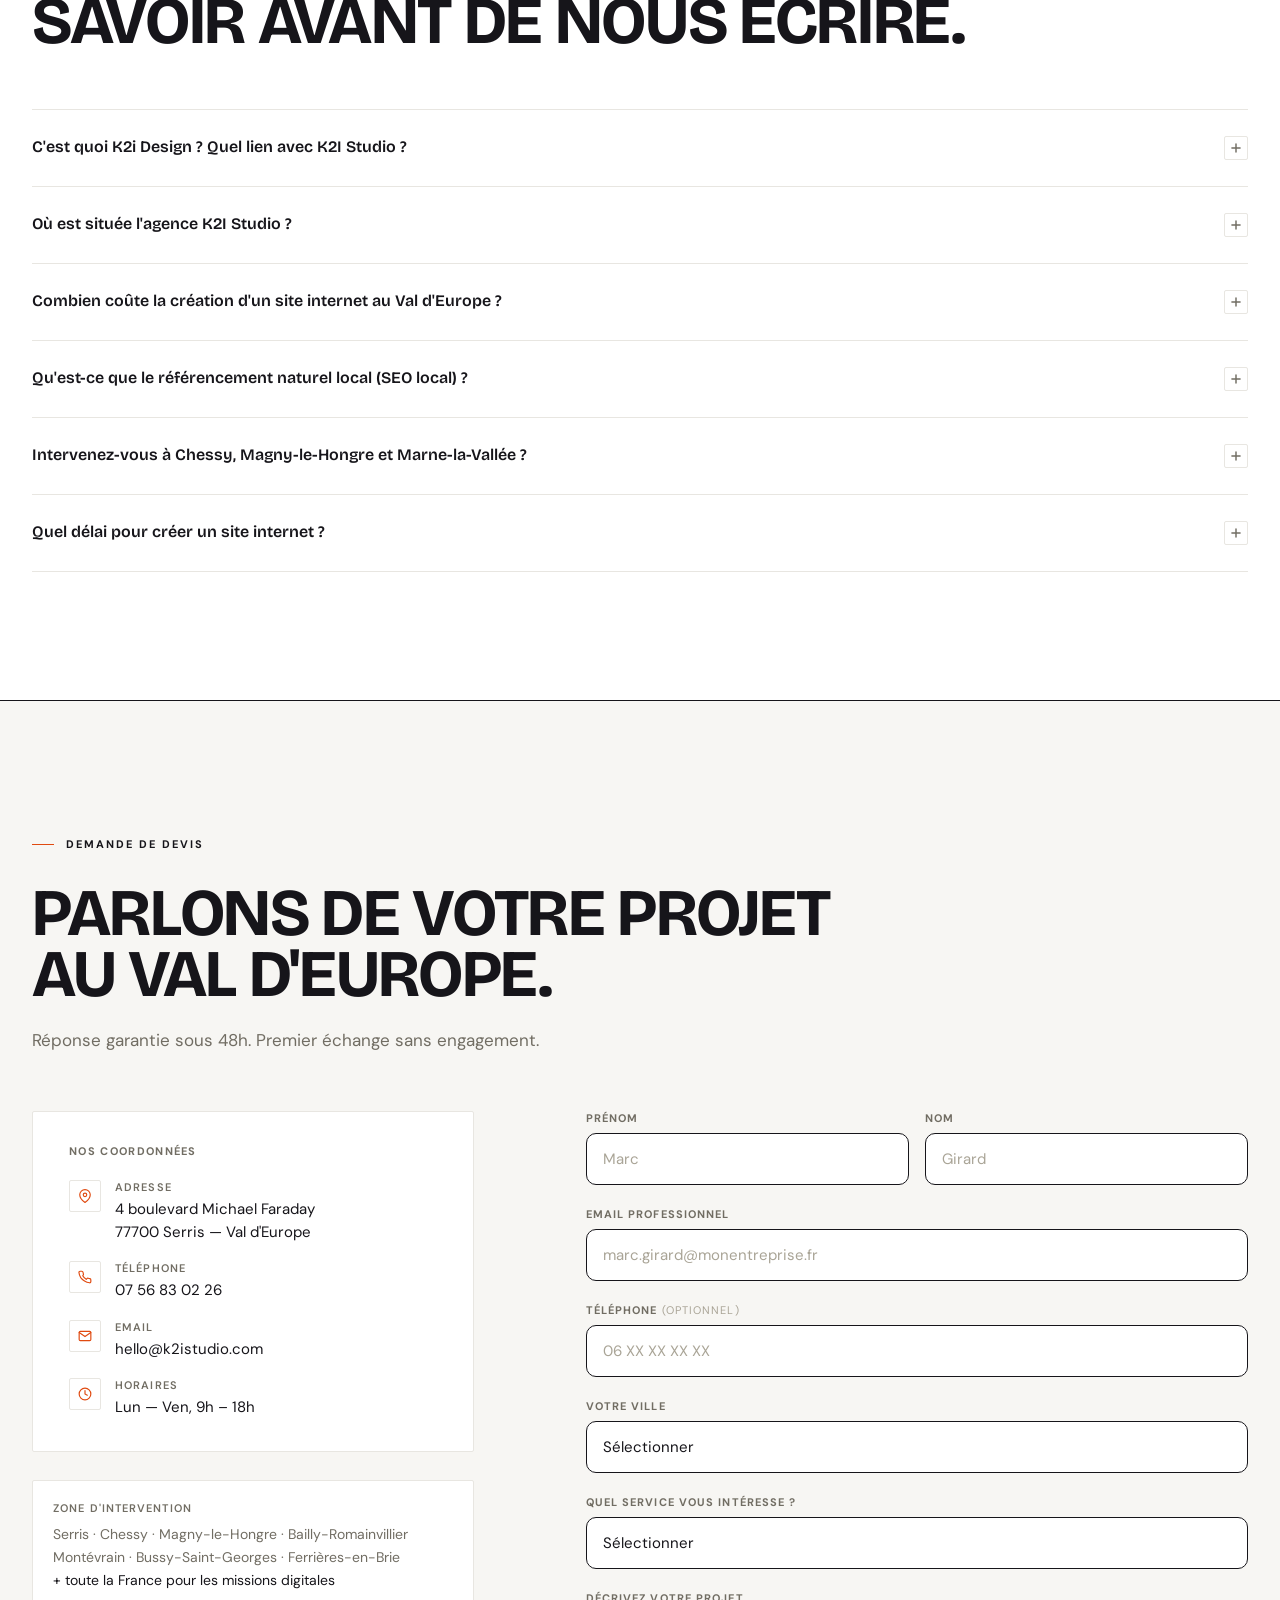
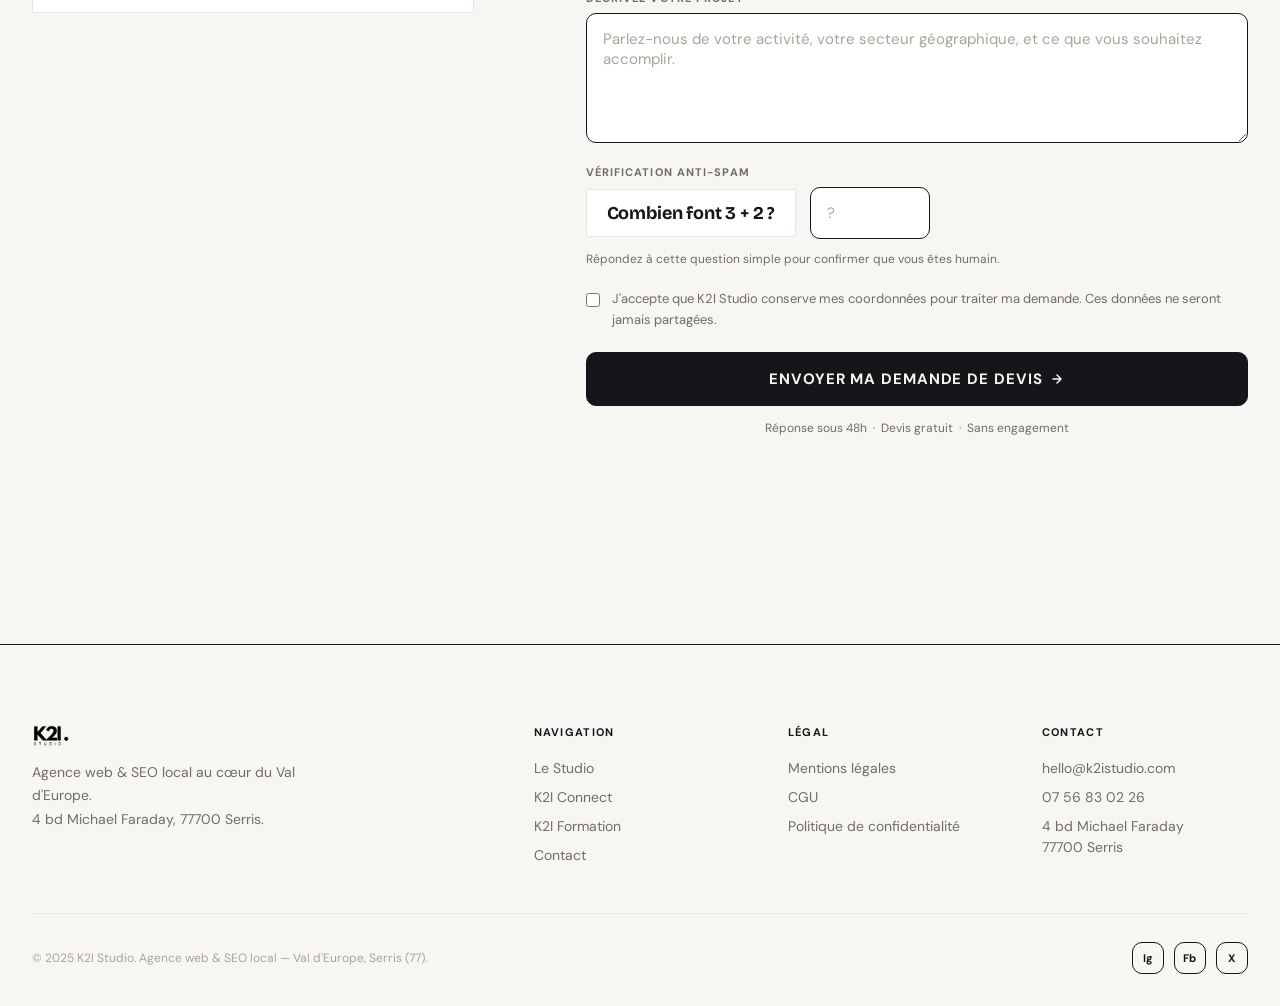
==== commit 8119fb0d: "Met a jour le compteur de projets livres a 530+" ====
--- a/agence-web-val-deurope.html
+++ b/agence-web-val-deurope.html
@@ -388,7 +388,7 @@
             <span class="stat-lbl">Ans d'expertise</span>
           </div>
           <div class="stat-tile">
-            <span class="stat-num"><span data-count="120">120</span><span class="a">+</span></span>
+            <span class="stat-num"><span data-count="530">530</span><span class="a">+</span></span>
             <span class="stat-lbl">Projets livrés</span>
           </div>
           <div class="stat-tile">
@@ -524,7 +524,7 @@
           <span class="histoire-year">2025</span>
           <div class="histoire-body">
             <h3 class="histoire-title">Référence locale</h3>
-            <p class="histoire-desc">10 ans de présence, 120+ projets livrés, clients en France et à l'international. K2I Studio est la référence digitale du secteur Val d'Europe.</p>
+            <p class="histoire-desc">10 ans de présence, 530+ projets livrés, clients en France et à l'international. K2I Studio est la référence digitale du secteur Val d'Europe.</p>
           </div>
         </div>
       </div>
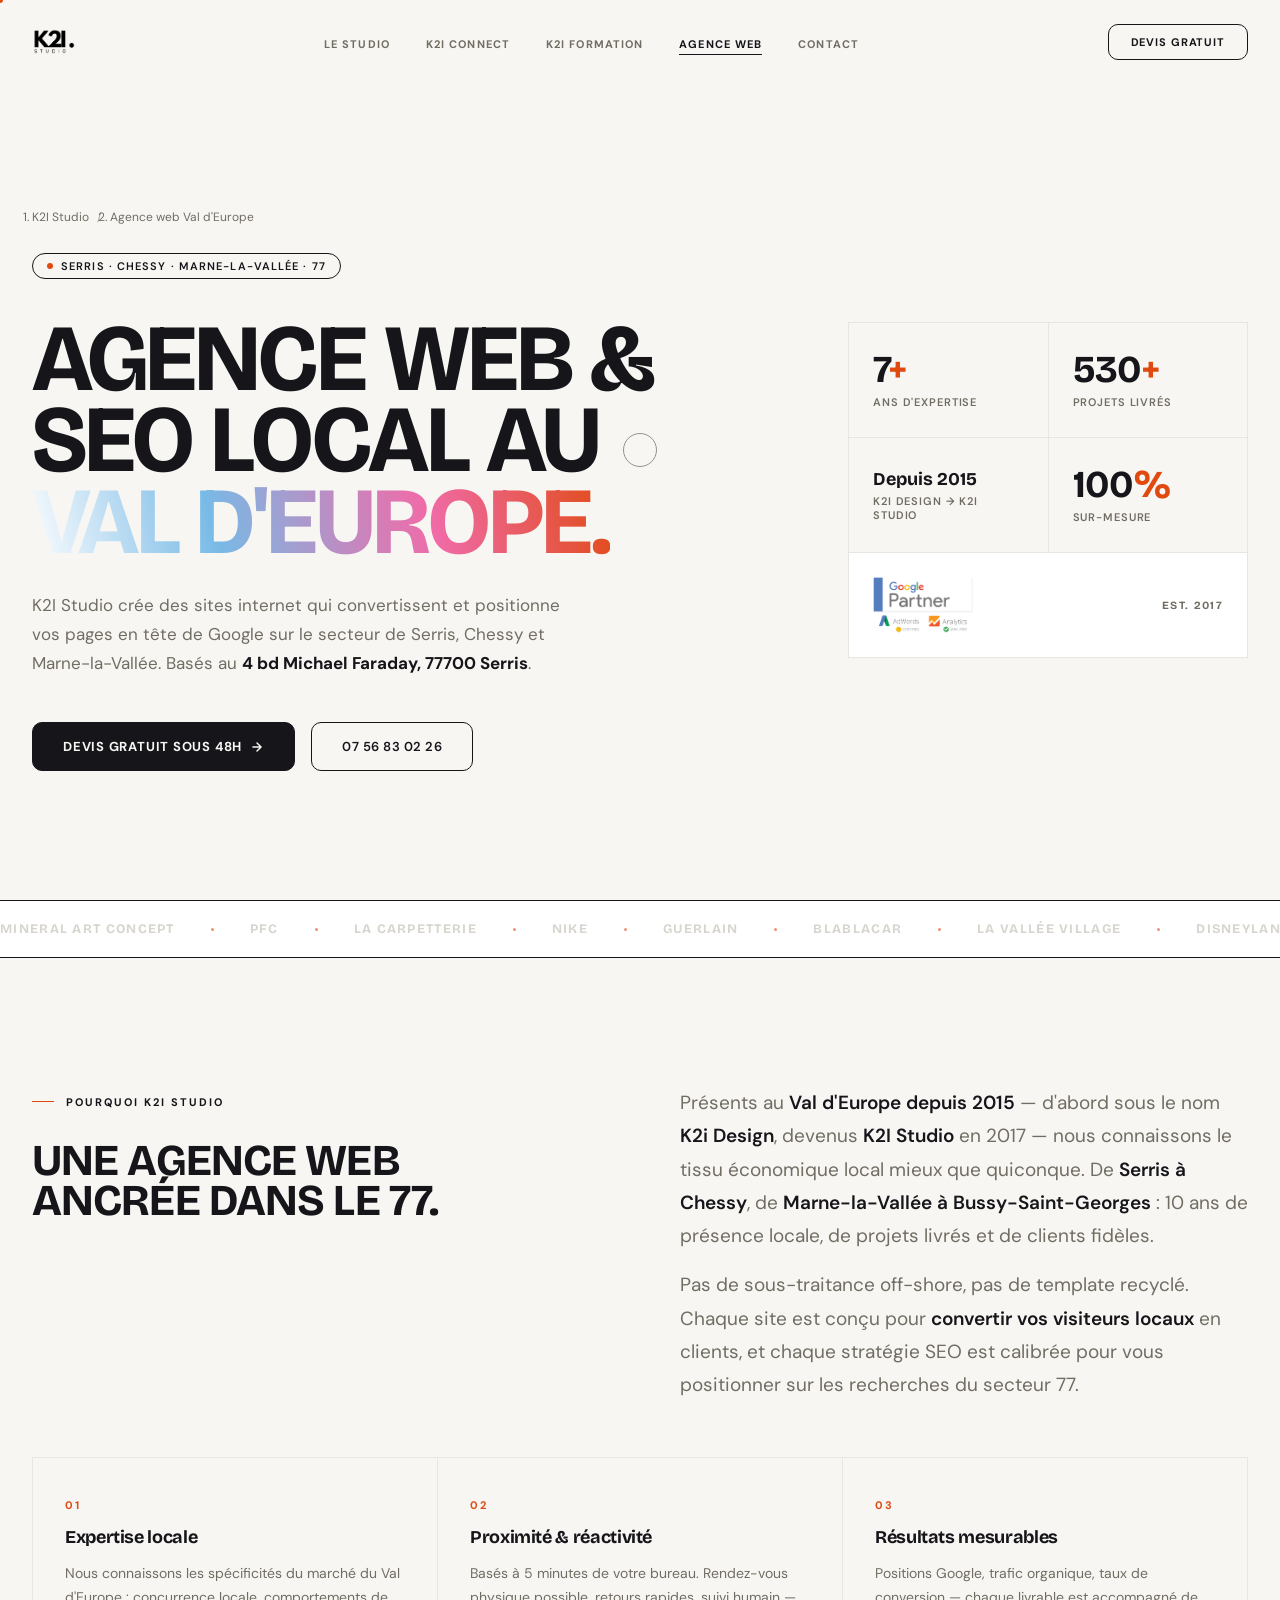
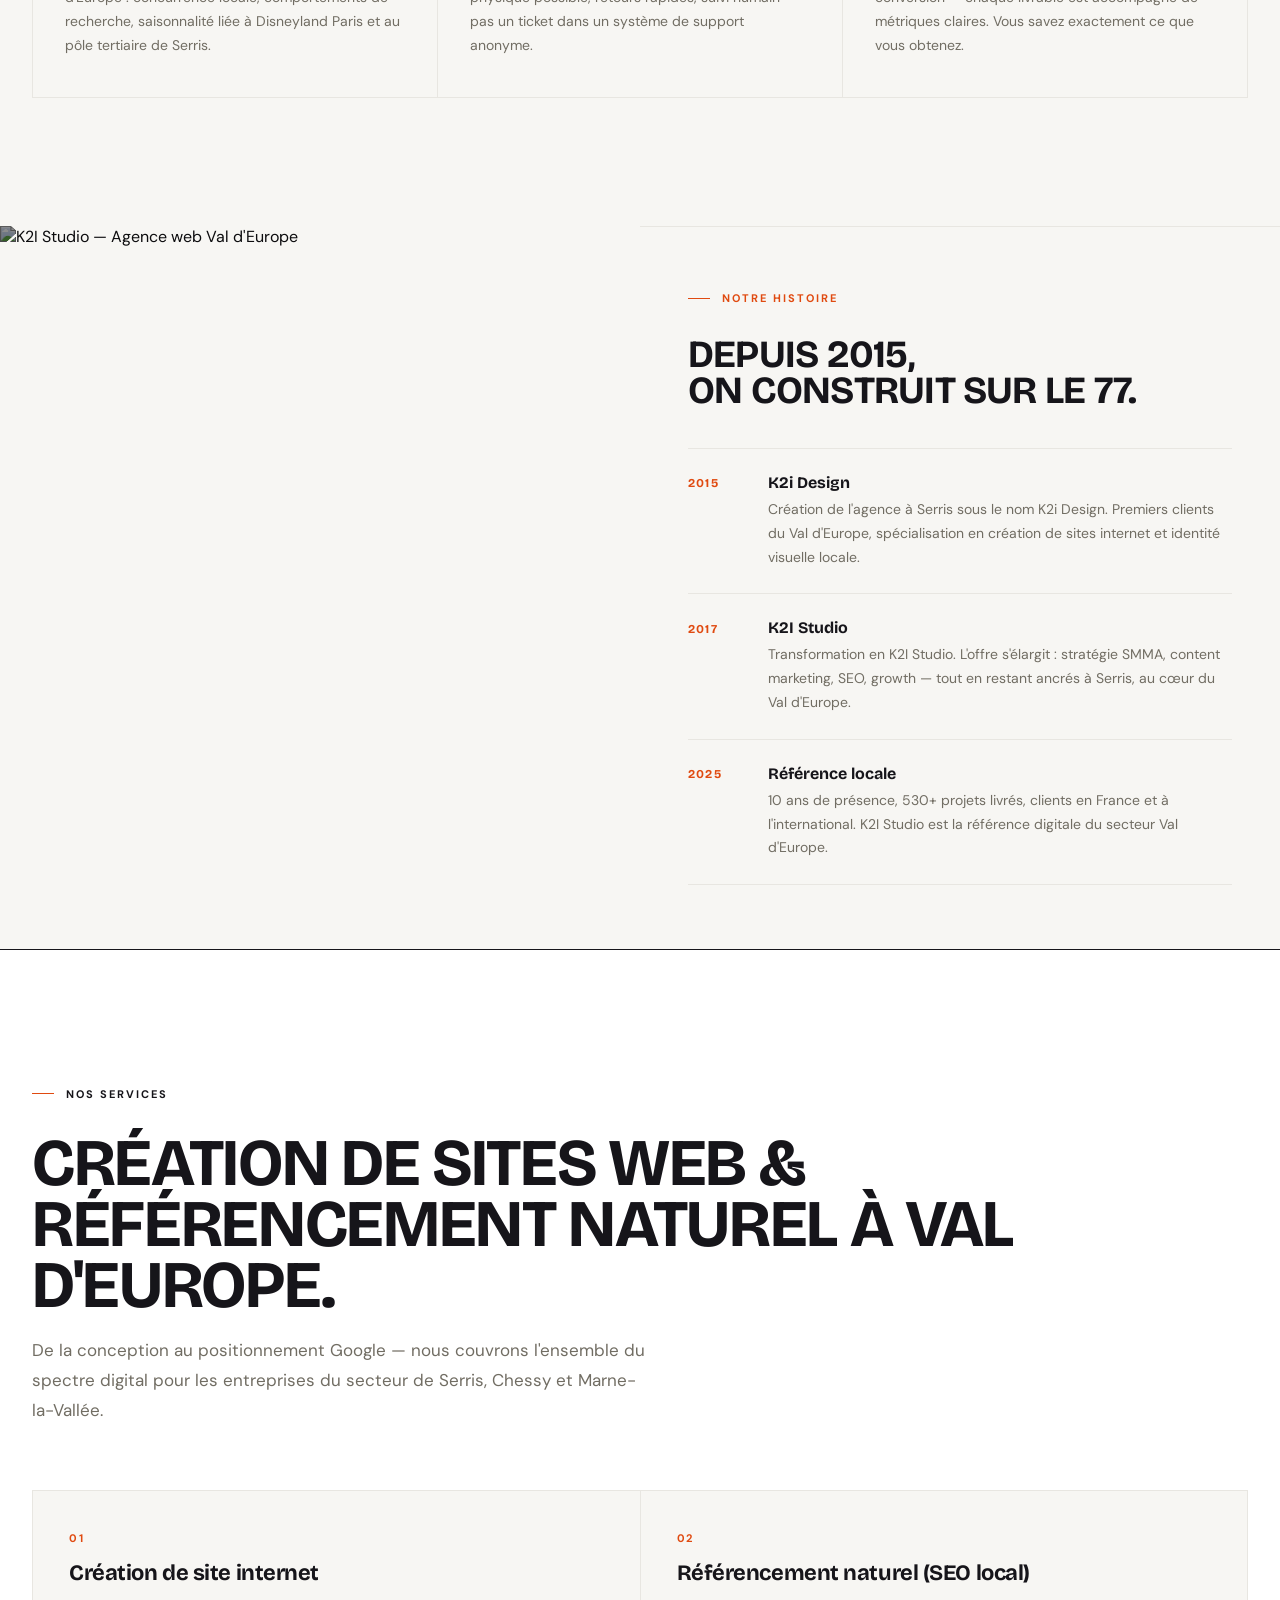
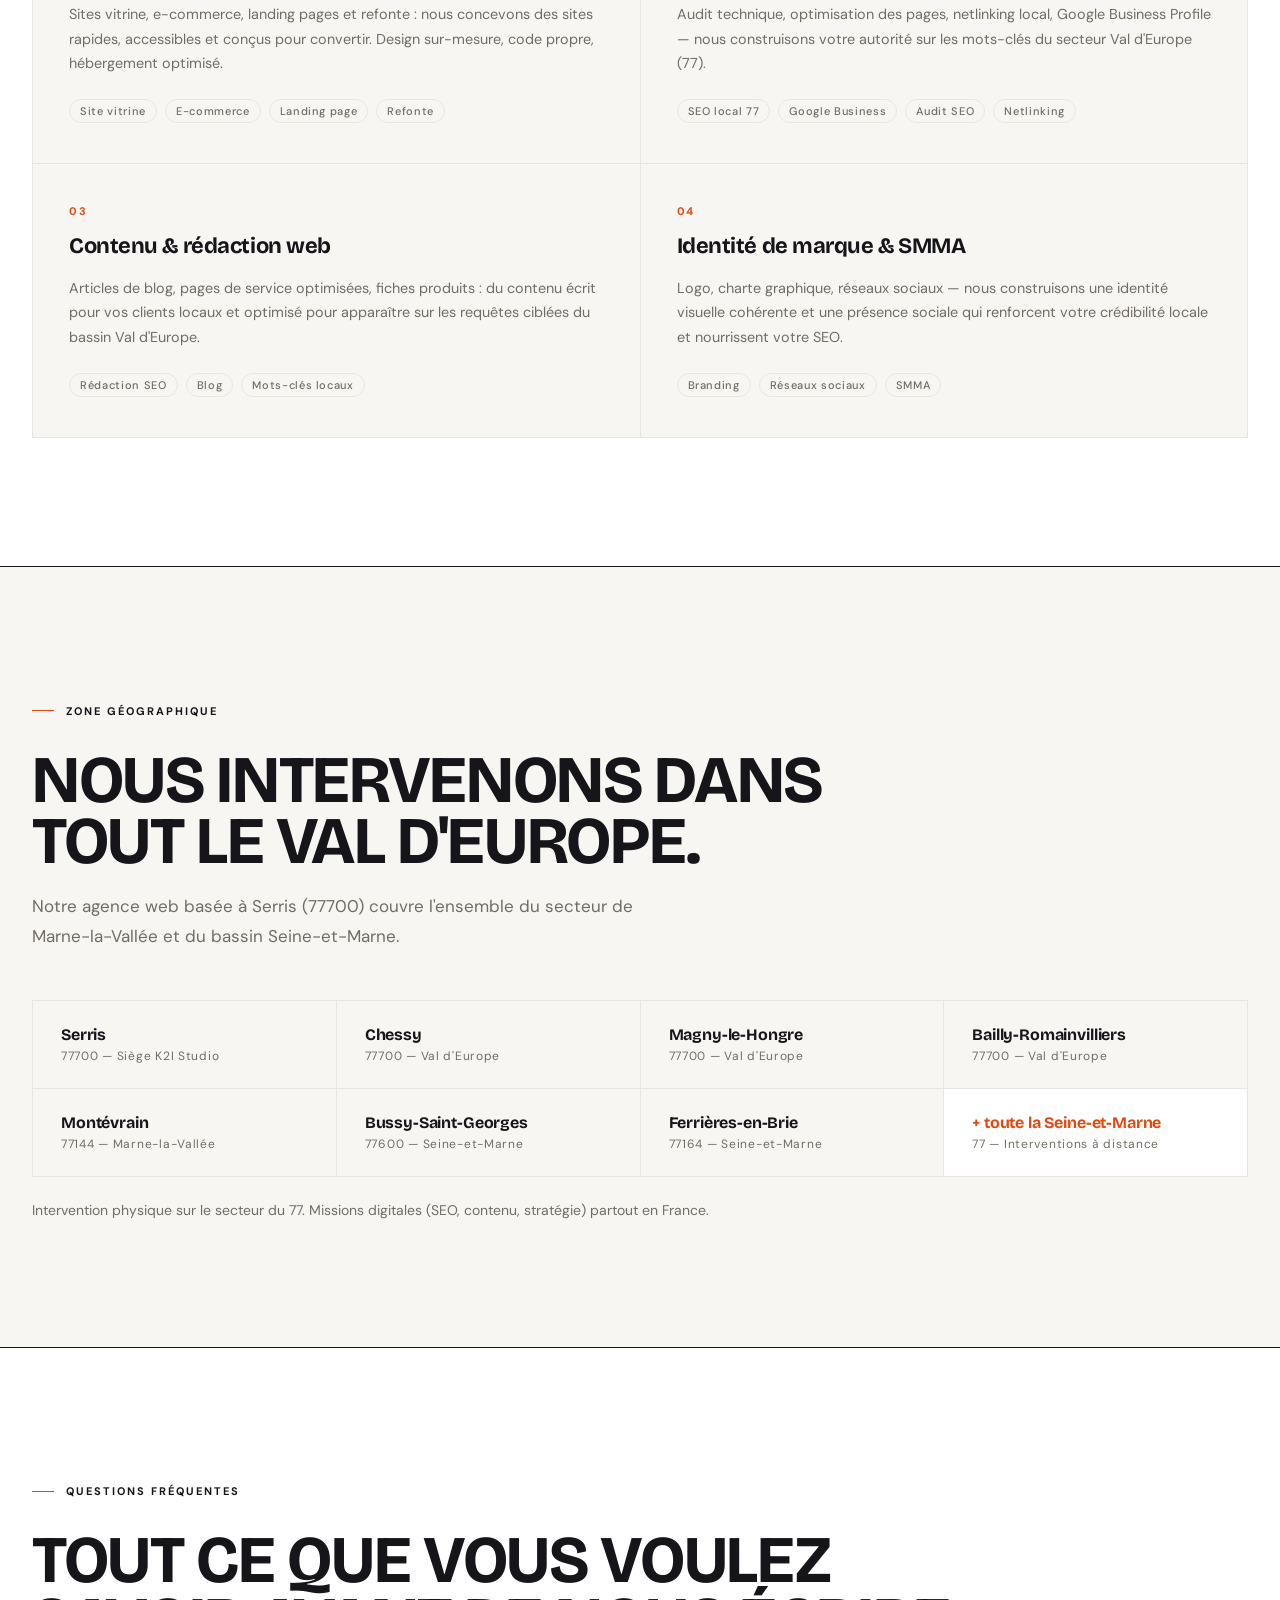
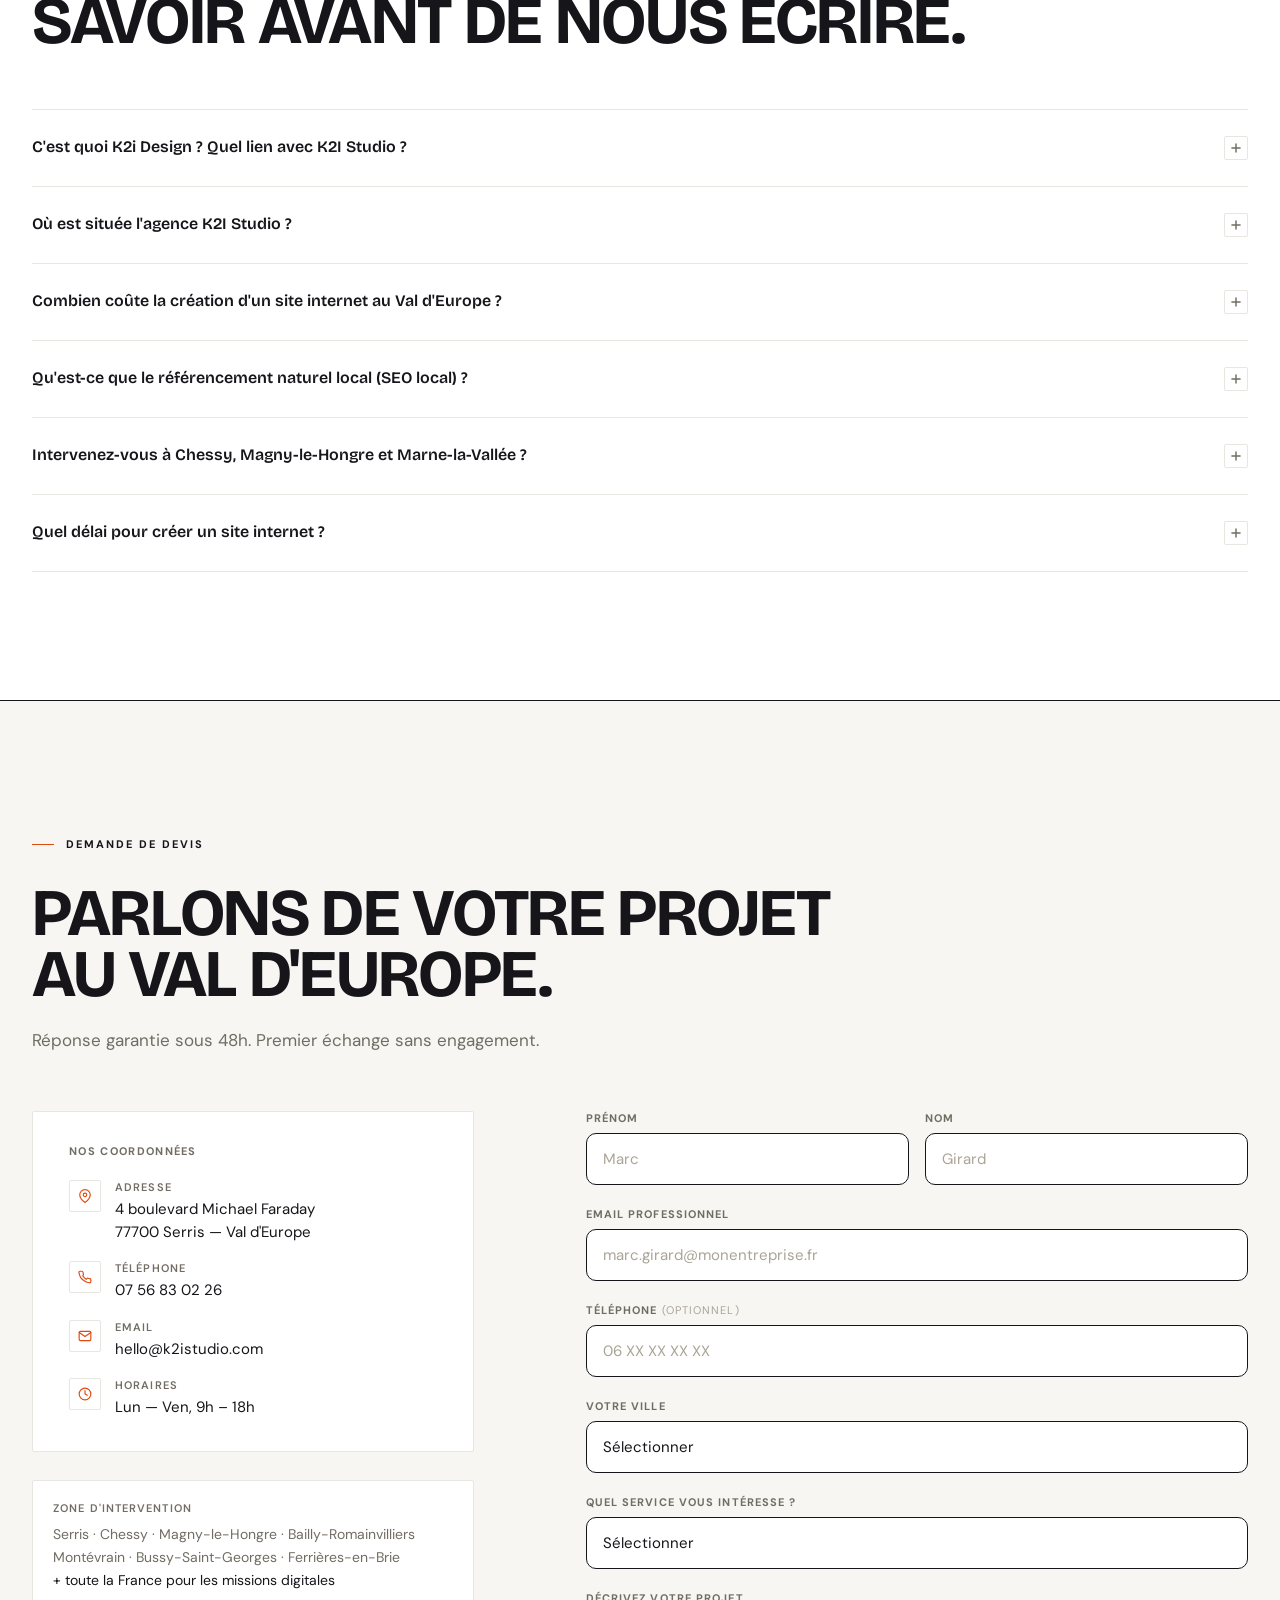
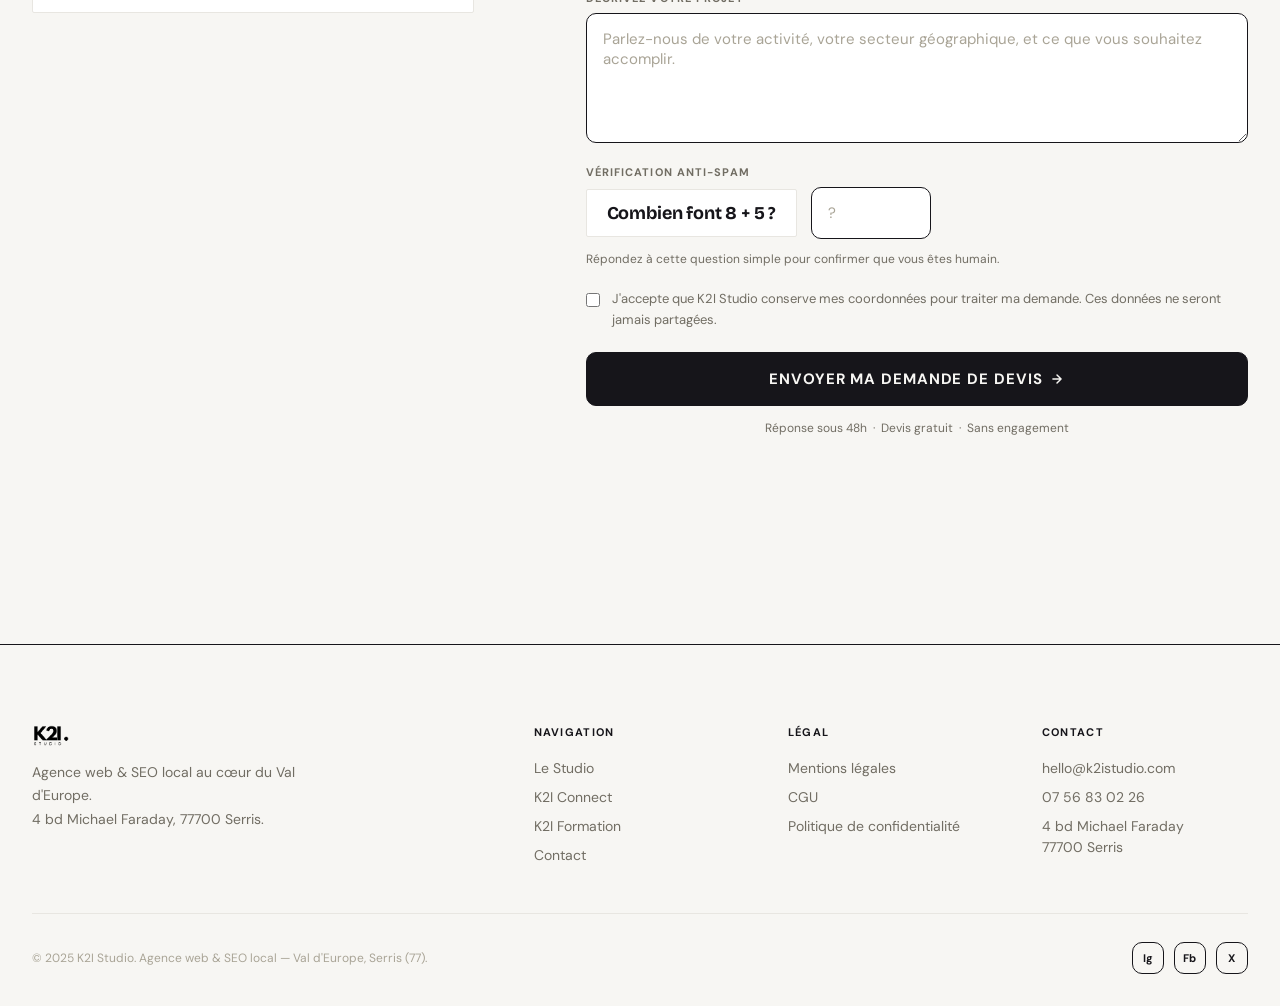
==== commit 8d3acdb8: "Corrige la faute de frappe Bailly-Romainvillier -> Bailly-Romainvilliers" ====
--- a/agence-web-val-deurope.html
+++ b/agence-web-val-deurope.html
@@ -57,7 +57,7 @@
       {"@type": "City", "name": "Serris"},
       {"@type": "City", "name": "Chessy"},
       {"@type": "City", "name": "Magny-le-Hongre"},
-      {"@type": "City", "name": "Bailly-Romainvillier"},
+      {"@type": "City", "name": "Bailly-Romainvilliers"},
       {"@type": "City", "name": "Montévrain"},
       {"@type": "City", "name": "Bussy-Saint-Georges"},
       {"@type": "City", "name": "Ferrières-en-Brie"},
@@ -106,7 +106,7 @@
         "name": "Proposez-vous le référencement pour les entreprises de Chessy et Marne-la-Vallée ?",
         "acceptedAnswer": {
           "@type": "Answer",
-          "text": "Oui. Nous accompagnons les entreprises de tout le bassin du Val d'Europe : Serris, Chessy, Magny-le-Hongre, Bailly-Romainvillier, Montévrain, Bussy-Saint-Georges et Ferrières-en-Brie."
+          "text": "Oui. Nous accompagnons les entreprises de tout le bassin du Val d'Europe : Serris, Chessy, Magny-le-Hongre, Bailly-Romainvilliers, Montévrain, Bussy-Saint-Georges et Ferrières-en-Brie."
         }
       },
       {
@@ -633,7 +633,7 @@
           <span class="zone-code">77700 — Val d'Europe</span>
         </div>
         <div class="zone-cell reveal">
-          <span class="zone-name">Bailly-Romainvillier</span>
+          <span class="zone-name">Bailly-Romainvilliers</span>
           <span class="zone-code">77700 — Val d'Europe</span>
         </div>
         <div class="zone-cell reveal">
@@ -716,7 +716,7 @@
           </button>
           <p class="faq-answer">
             Oui. Nous intervenons sur l'ensemble du bassin Val d'Europe : Serris, Chessy, Magny-le-Hongre,
-            Bailly-Romainvillier, Montévrain, Bussy-Saint-Georges et Ferrières-en-Brie. Pour les missions digitales
+            Bailly-Romainvilliers, Montévrain, Bussy-Saint-Georges et Ferrières-en-Brie. Pour les missions digitales
             (SEO, stratégie, contenu), nous travaillons partout en France.
           </p>
         </div>
@@ -798,7 +798,7 @@
           <div style="margin-top:1.75rem; padding:1.25rem; border:1px solid var(--border); border-radius:2px; background:var(--surface);">
             <div style="font-size:0.6875rem; font-weight:600; letter-spacing:0.1em; text-transform:uppercase; color:var(--muted); margin-bottom:0.5rem;">Zone d'intervention</div>
             <div style="font-size:0.875rem; color:var(--muted); line-height:1.65;">
-              Serris · Chessy · Magny-le-Hongre · Bailly-Romainvillier<br>
+              Serris · Chessy · Magny-le-Hongre · Bailly-Romainvilliers<br>
               Montévrain · Bussy-Saint-Georges · Ferrières-en-Brie<br>
               <span style="color:var(--text);">+ toute la France pour les missions digitales</span>
             </div>
@@ -842,7 +842,7 @@
                 <option value="serris">Serris (77700)</option>
                 <option value="chessy">Chessy (77700)</option>
                 <option value="magny">Magny-le-Hongre (77700)</option>
-                <option value="bailly">Bailly-Romainvillier (77700)</option>
+                <option value="bailly">Bailly-Romainvilliers (77700)</option>
                 <option value="montevrain">Montévrain (77144)</option>
                 <option value="bussy">Bussy-Saint-Georges (77600)</option>
                 <option value="ferrieres">Ferrières-en-Brie (77164)</option>
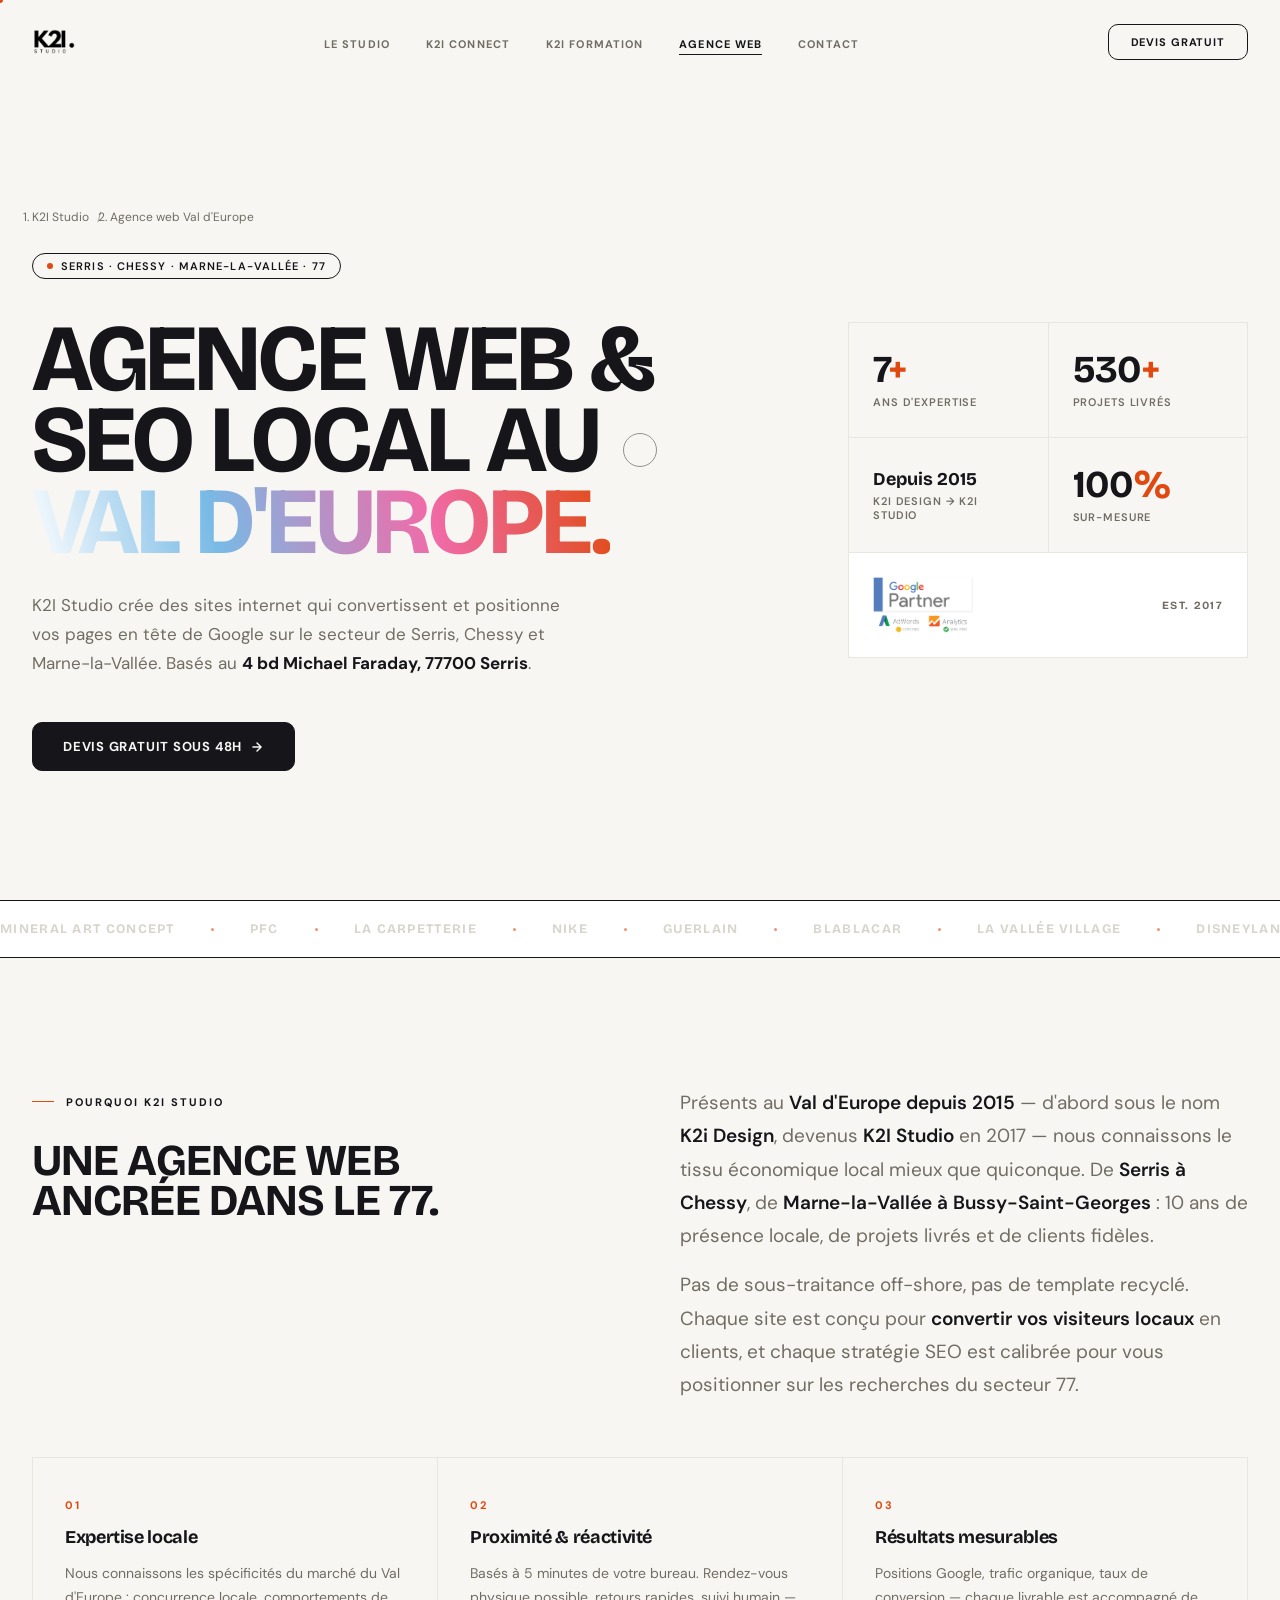
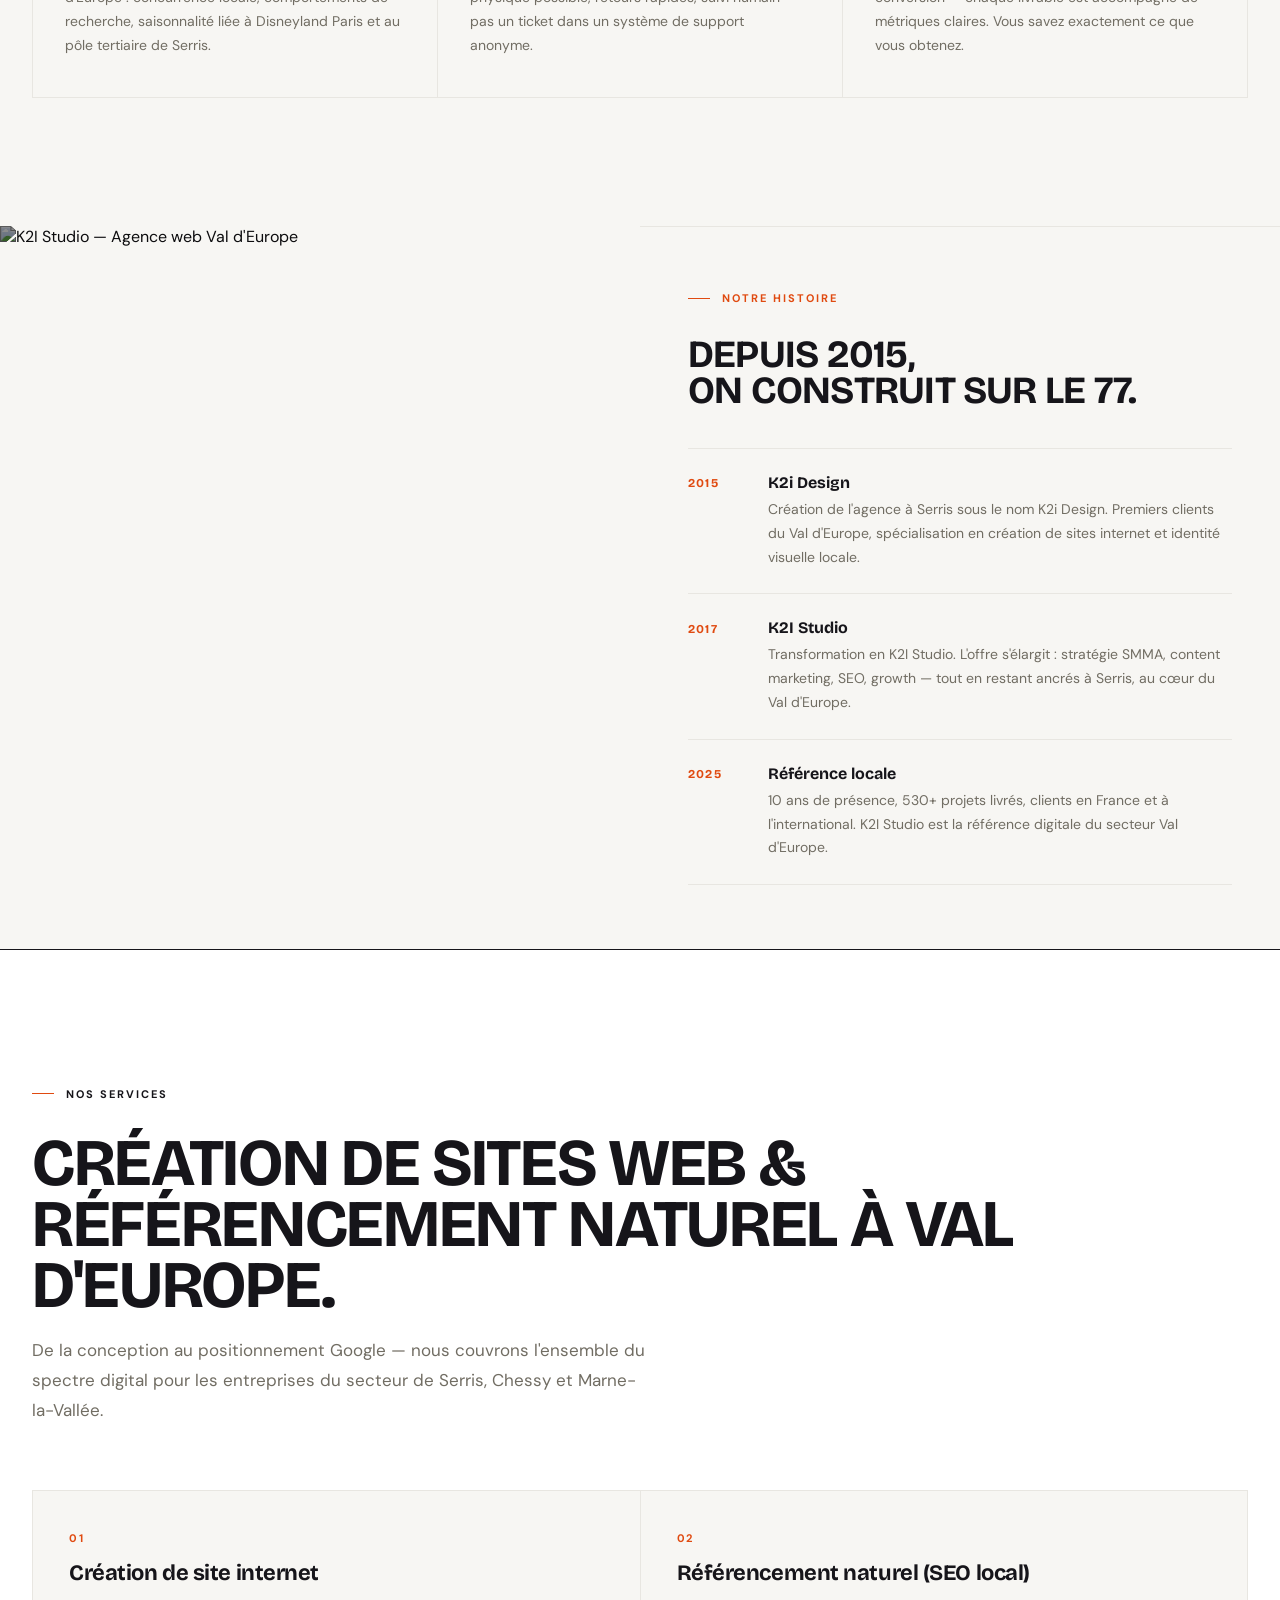
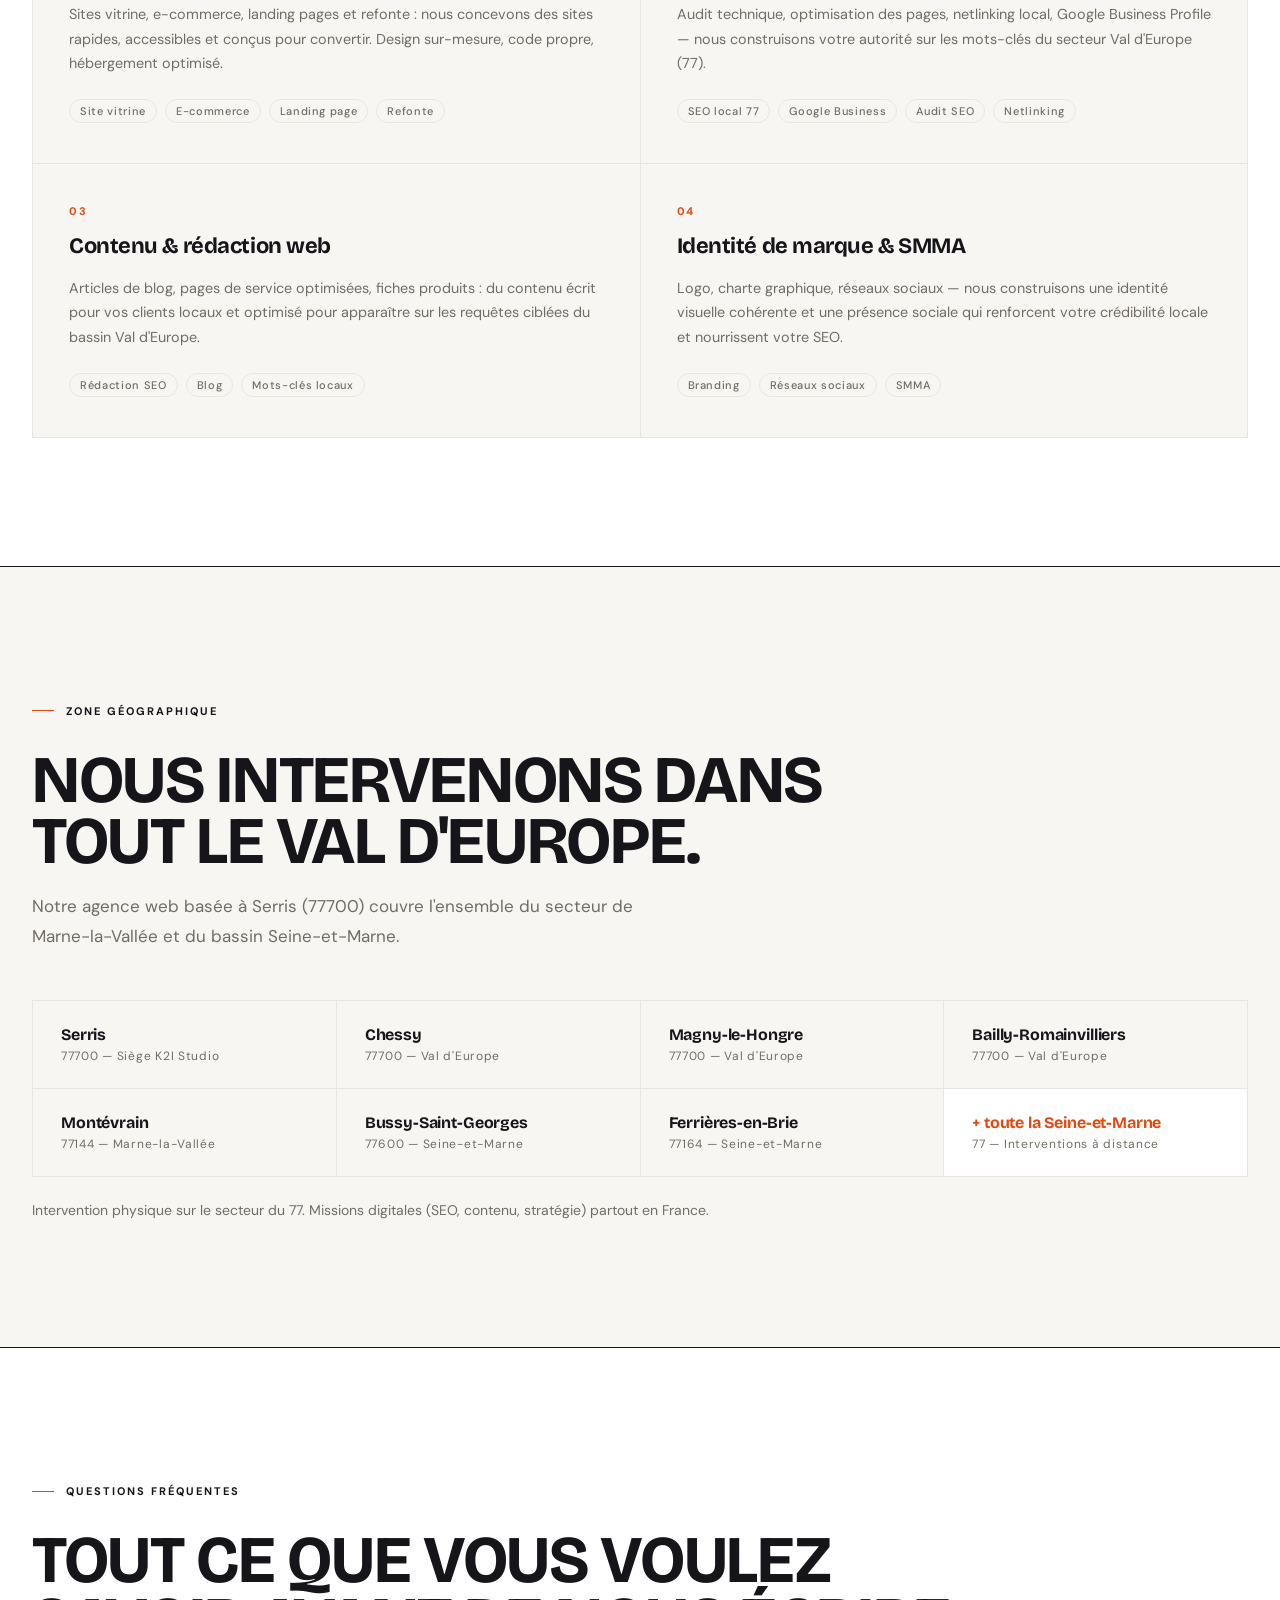
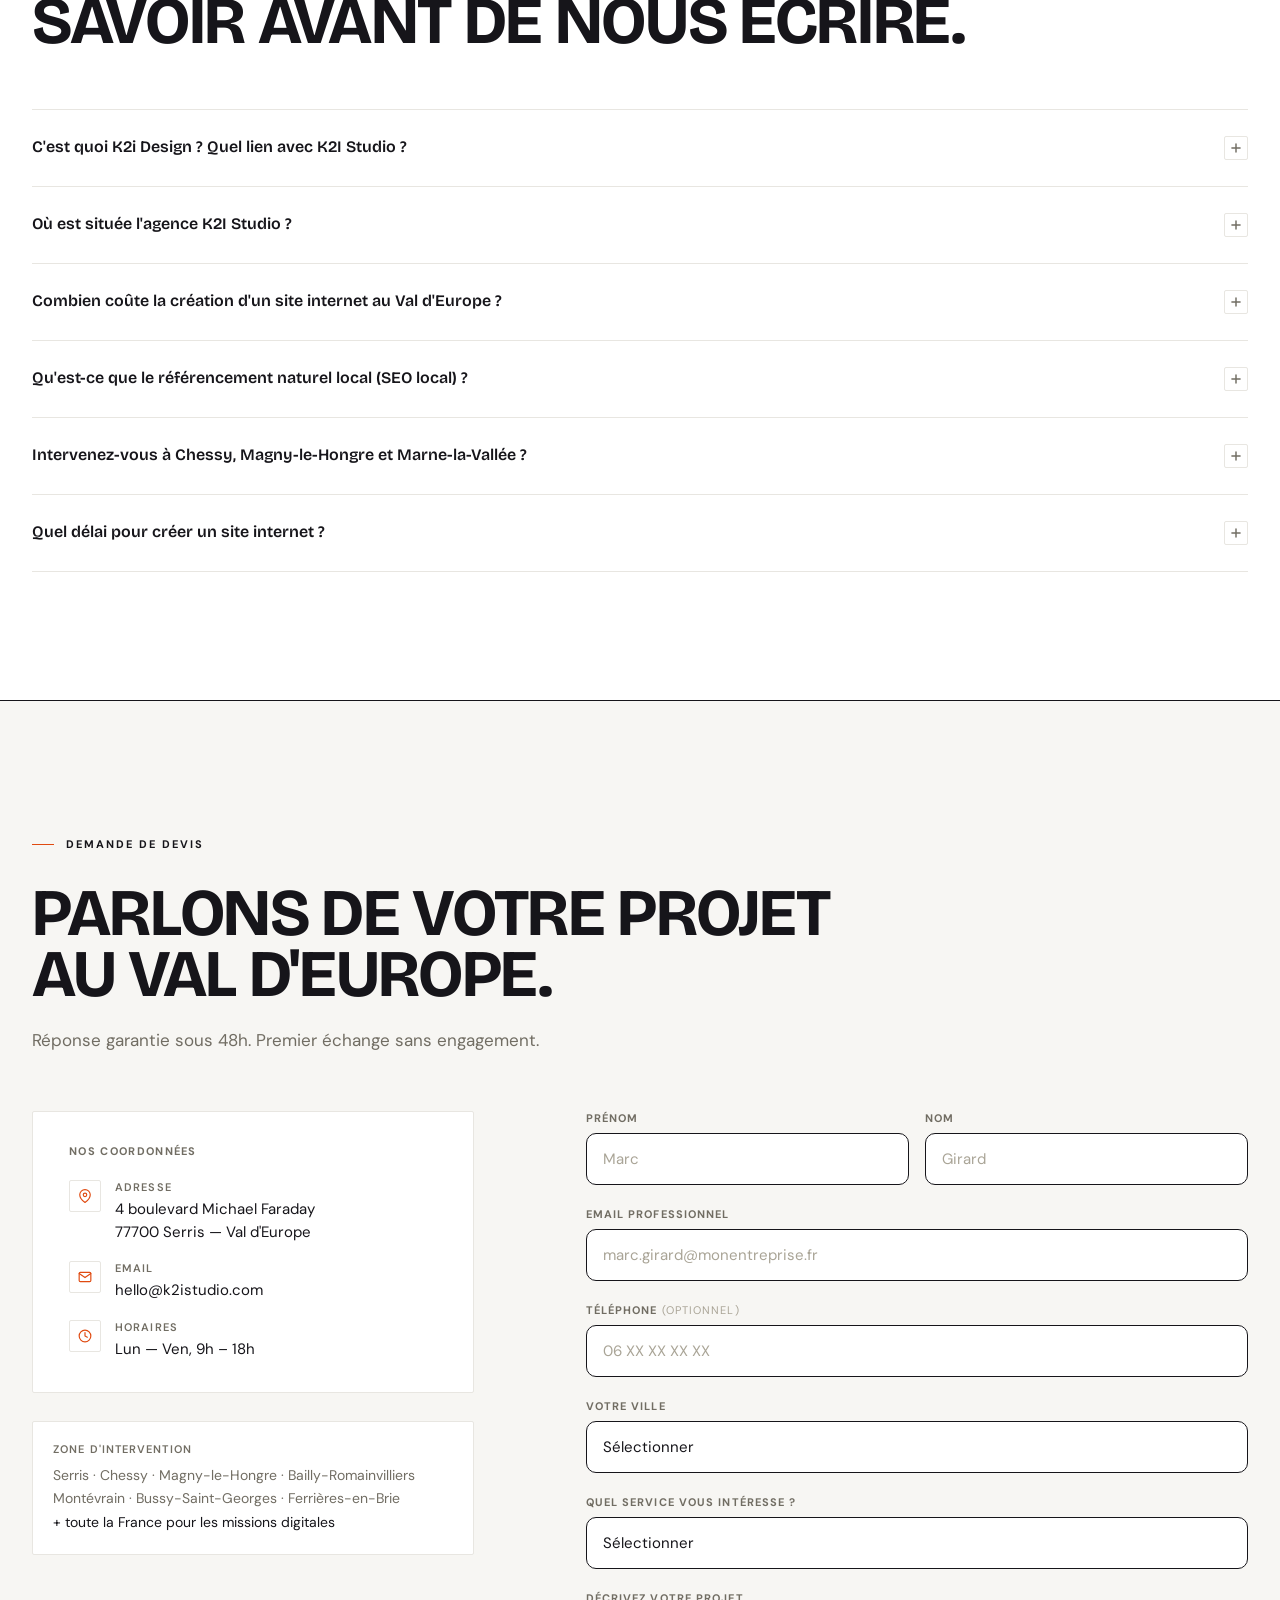
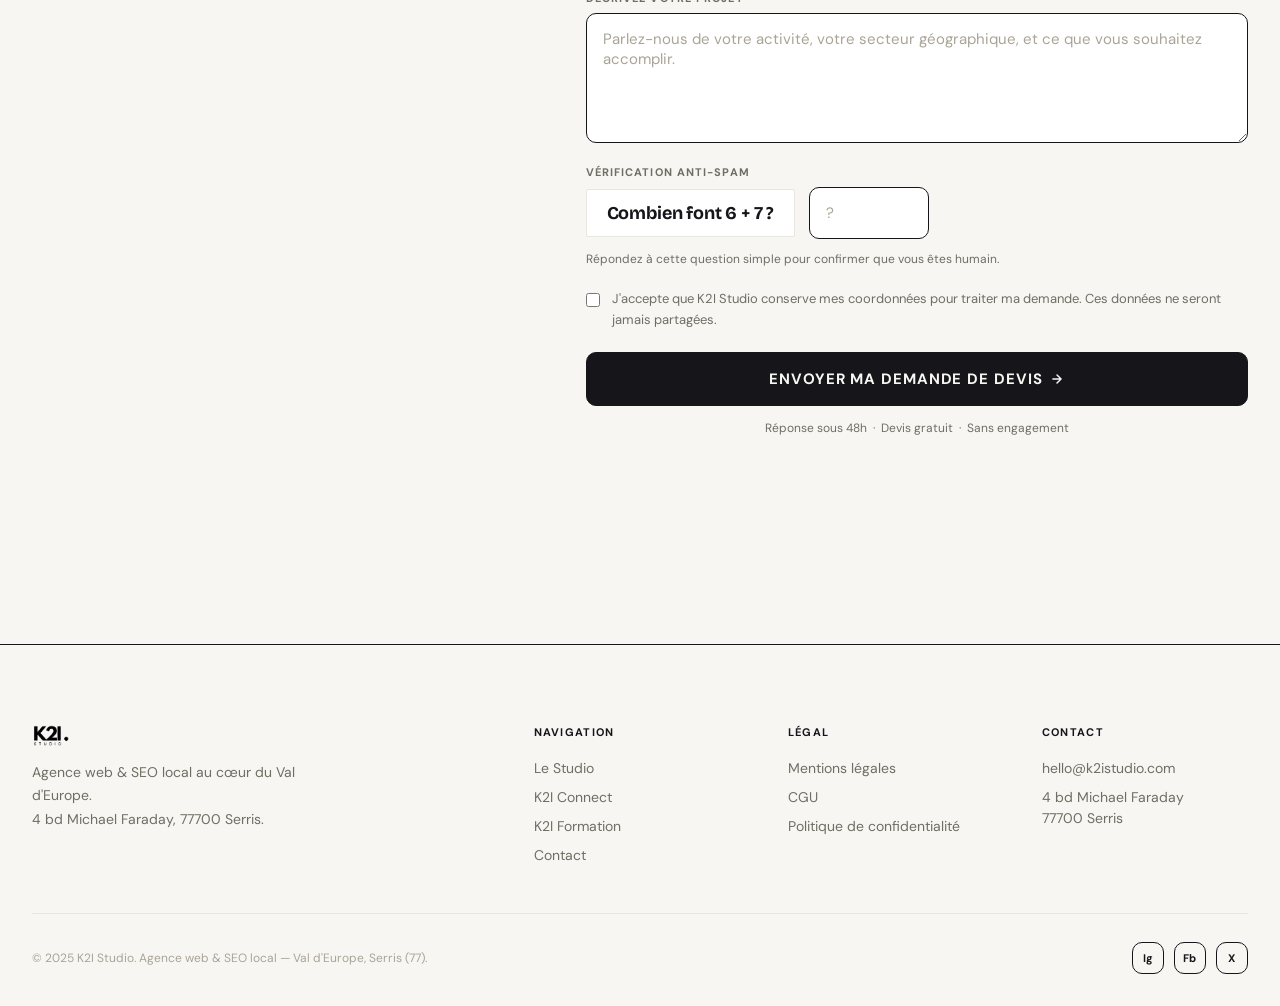
==== commit d54faa0d: "Retire le numero de telephone de tout le site Supprime les liens tel:, les mentions du numero et le " ====
--- a/agence-web-val-deurope.html
+++ b/agence-web-val-deurope.html
@@ -50,7 +50,6 @@
       "latitude": 48.8582,
       "longitude": 2.7768
     },
-    "telephone": "+33756830226",
     "email": "hello@k2istudio.com",
     "foundingDate": "2015",
     "areaServed": [
@@ -377,7 +376,6 @@
             Devis gratuit sous 48h
             <svg width="14" height="14" viewBox="0 0 24 24" fill="none" stroke="currentColor" stroke-width="2.5" stroke-linecap="round" stroke-linejoin="round"><path d="M5 12h14M12 5l7 7-7 7"/></svg>
           </a>
-          <a href="tel:+33756830226" class="btn-ghost magnetic">07 56 83 02 26</a>
         </div>
       </div>
 
@@ -766,16 +764,6 @@
 
             <div class="nap-line">
               <div class="nap-icon">
-                <svg width="14" height="14" viewBox="0 0 24 24" fill="none" stroke="var(--accent)" stroke-width="2" stroke-linecap="round" stroke-linejoin="round"><path d="M22 16.92v3a2 2 0 0 1-2.18 2 19.79 19.79 0 0 1-8.63-3.07A19.5 19.5 0 0 1 4.69 13a19.79 19.79 0 0 1-3.07-8.67A2 2 0 0 1 3.6 2.18h3a2 2 0 0 1 2 1.72c.127.96.361 1.903.7 2.81a2 2 0 0 1-.45 2.11L8.09 9.91a16 16 0 0 0 6 6l1.27-1.27a2 2 0 0 1 2.11-.45c.907.339 1.85.573 2.81.7A2 2 0 0 1 22 16.92z"/></svg>
-              </div>
-              <div>
-                <span class="nap-label">Téléphone</span>
-                <a href="tel:+33756830226" class="nap-text" style="text-decoration:none;">07 56 83 02 26</a>
-              </div>
-            </div>
-
-            <div class="nap-line">
-              <div class="nap-icon">
                 <svg width="14" height="14" viewBox="0 0 24 24" fill="none" stroke="var(--accent)" stroke-width="2" stroke-linecap="round" stroke-linejoin="round"><path d="M4 4h16c1.1 0 2 .9 2 2v12c0 1.1-.9 2-2 2H4c-1.1 0-2-.9-2-2V6c0-1.1.9-2 2-2z"/><polyline points="22,6 12,13 2,6"/></svg>
               </div>
               <div>
@@ -932,7 +920,6 @@
           <div class="footer-col-title">Contact</div>
           <ul class="footer-links">
             <li><a href="mailto:hello@k2istudio.com">hello@k2istudio.com</a></li>
-            <li><a href="tel:+33756830226">07 56 83 02 26</a></li>
             <li><a href="#">4 bd Michael Faraday<br>77700 Serris</a></li>
           </ul>
         </div>
